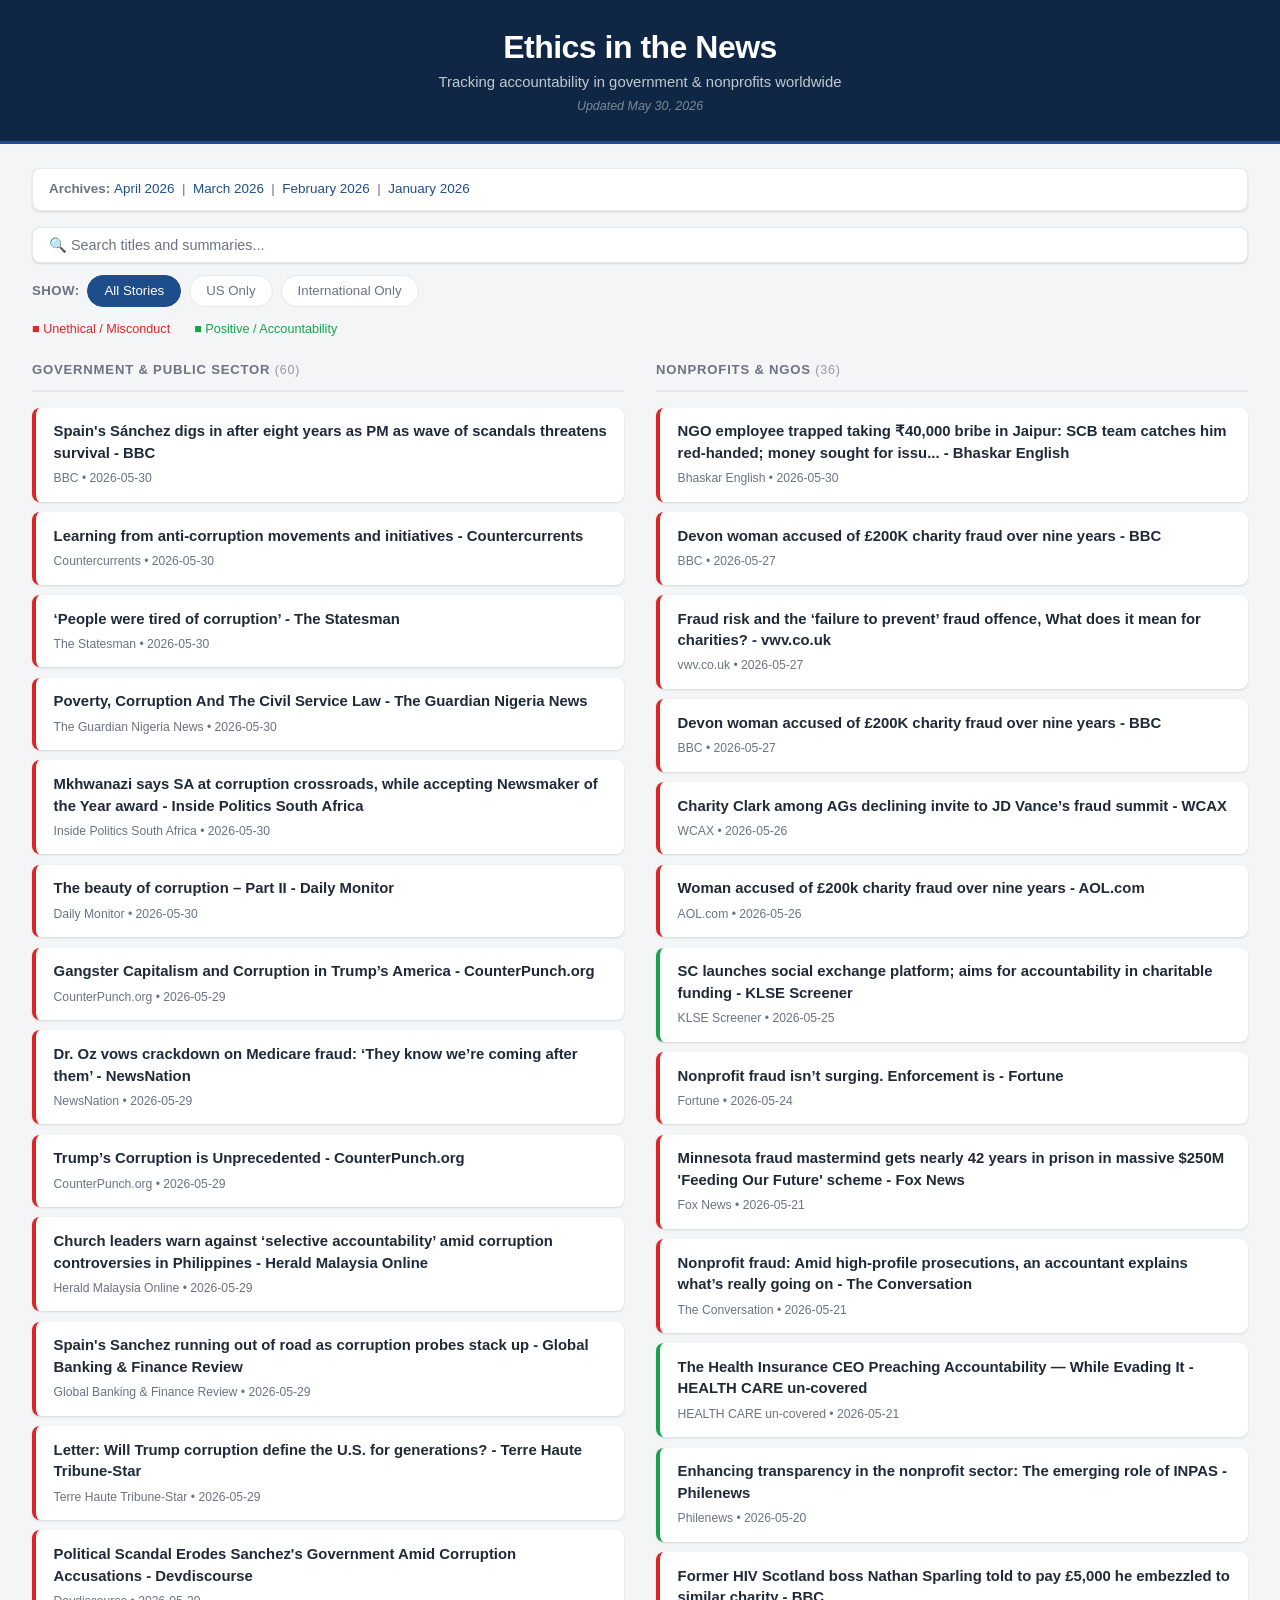
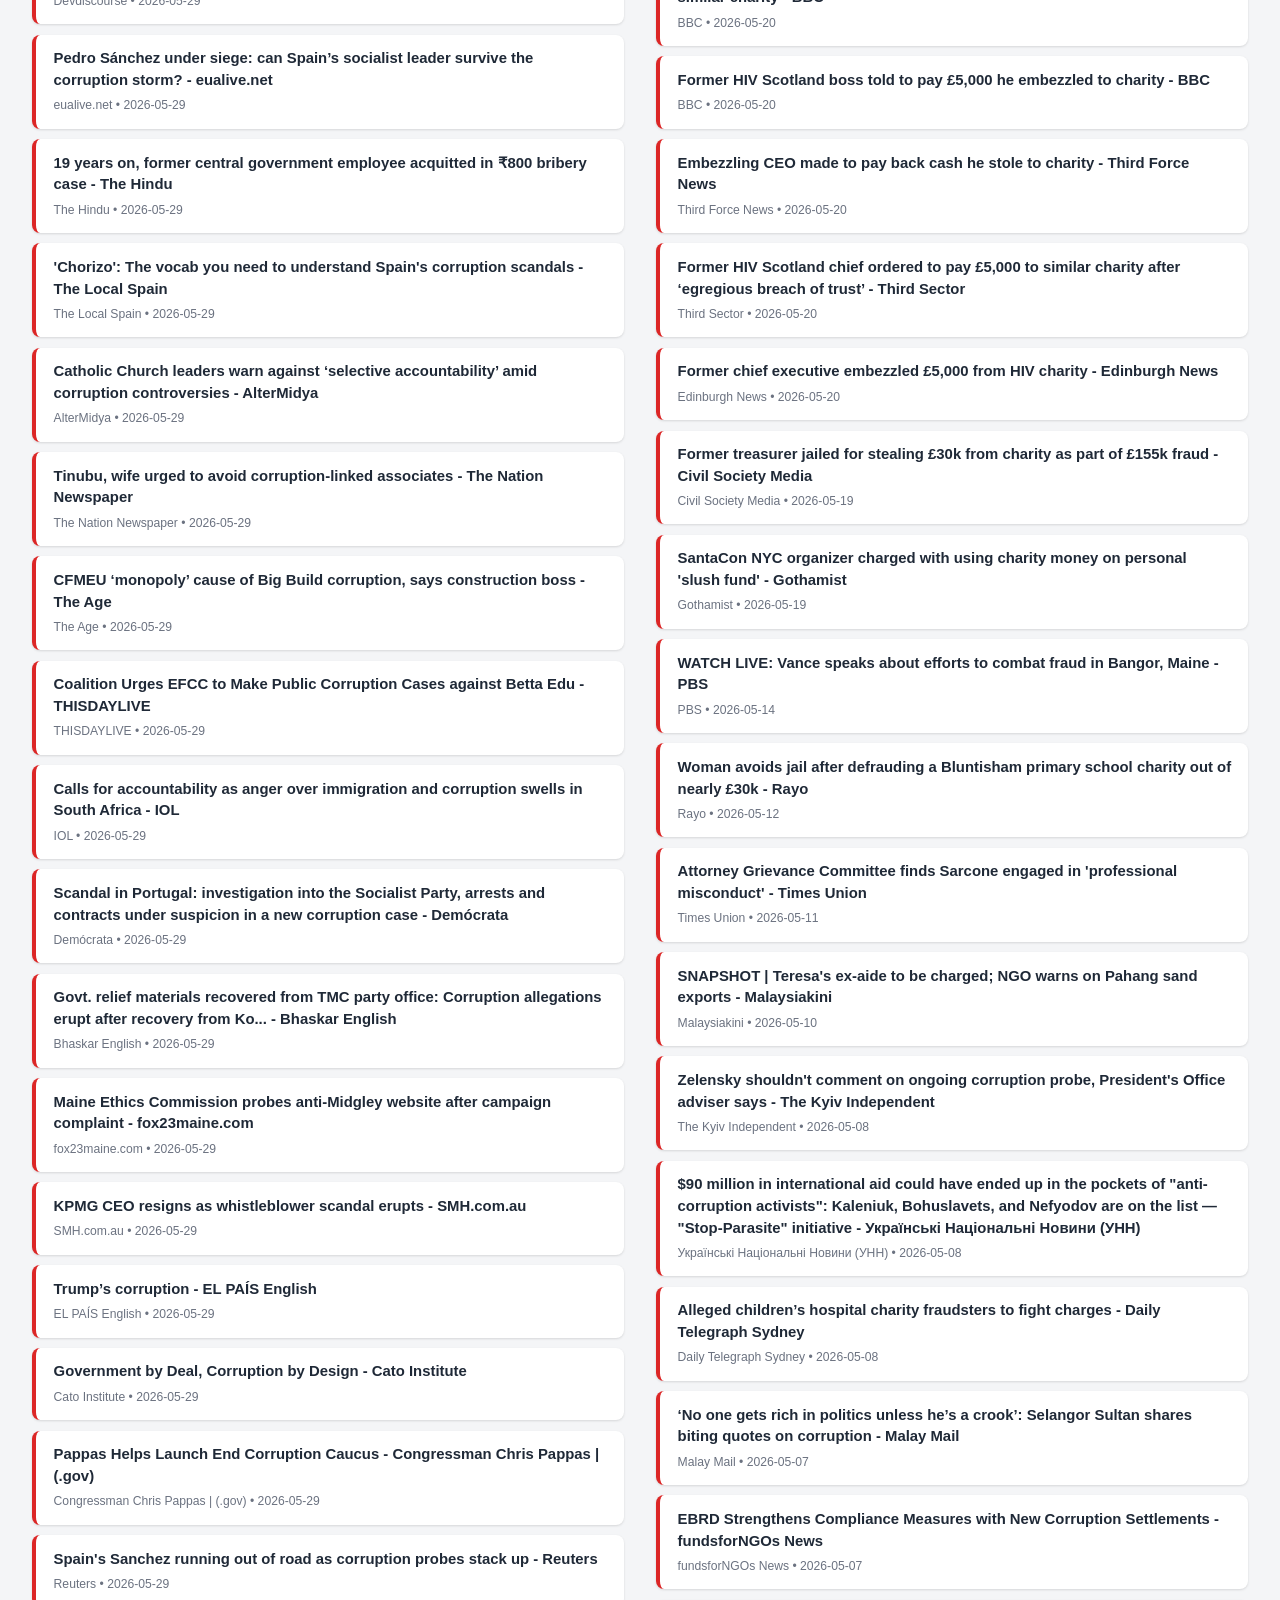
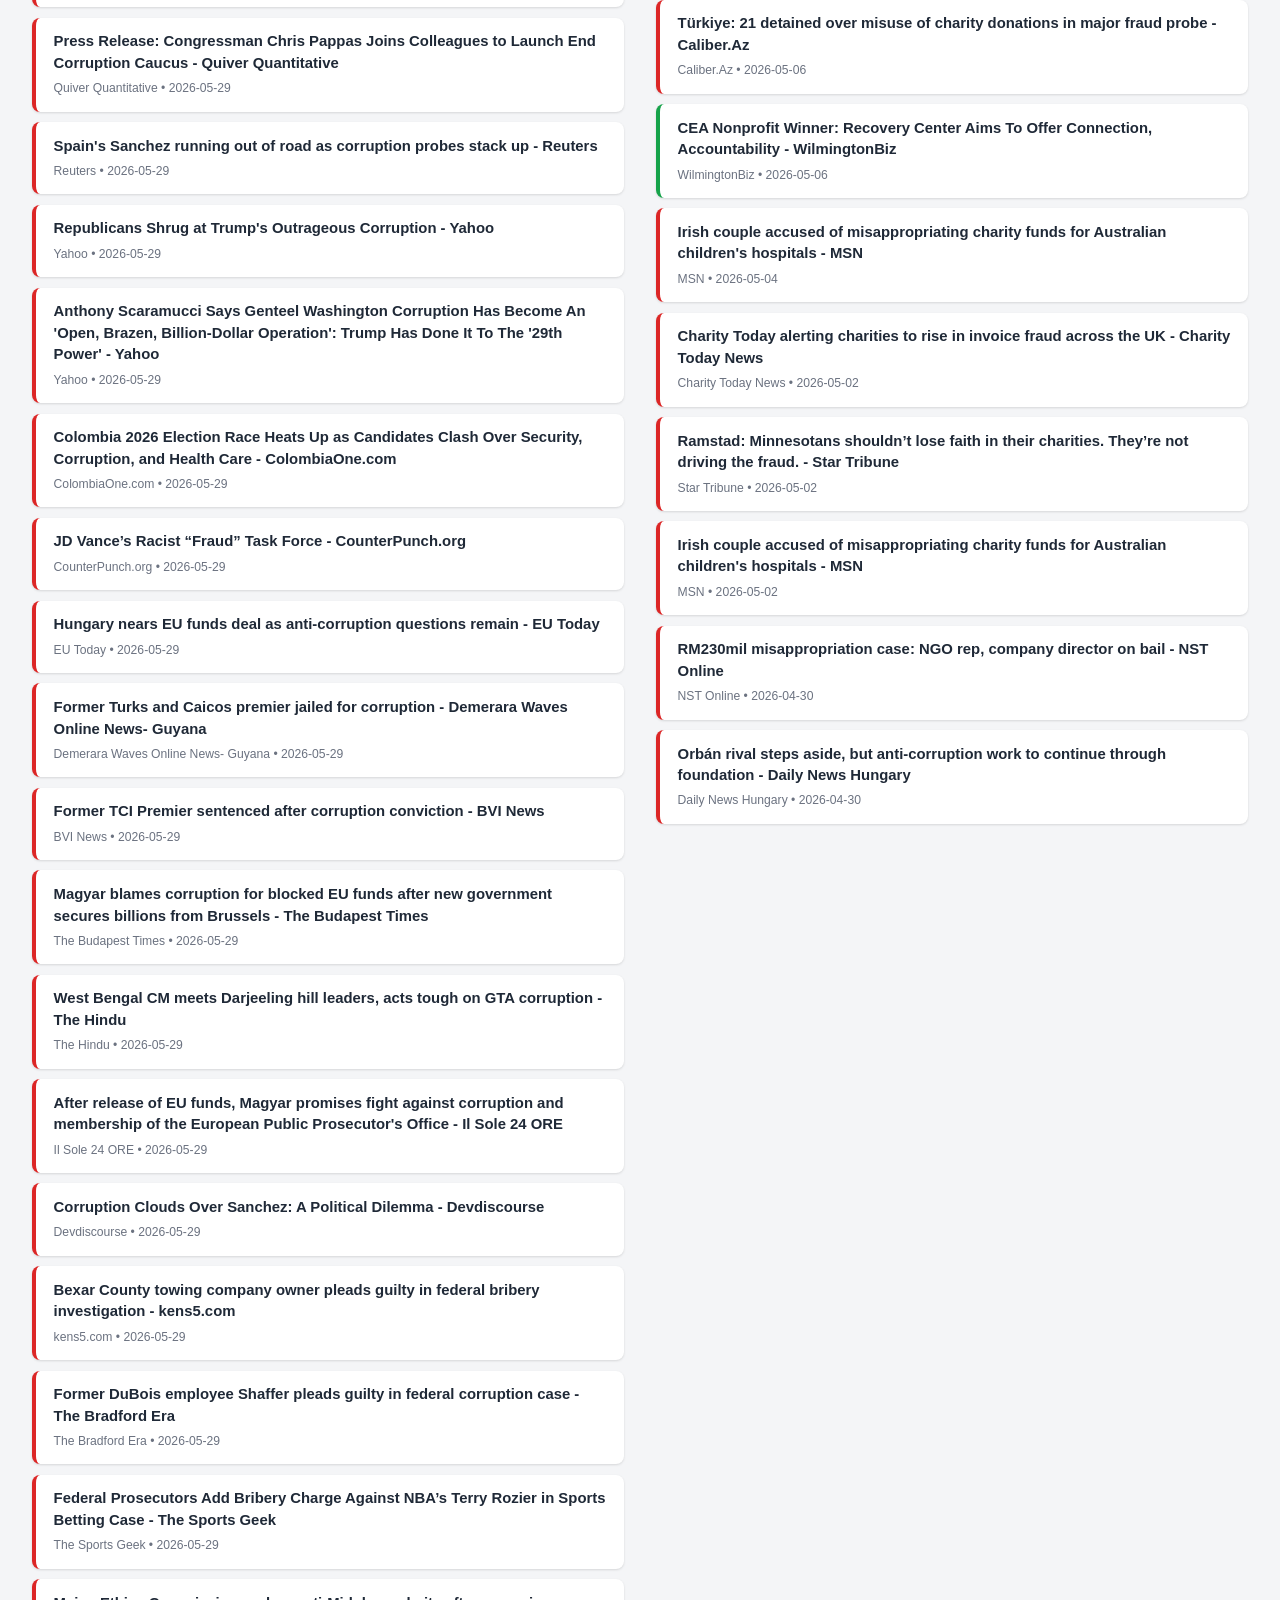
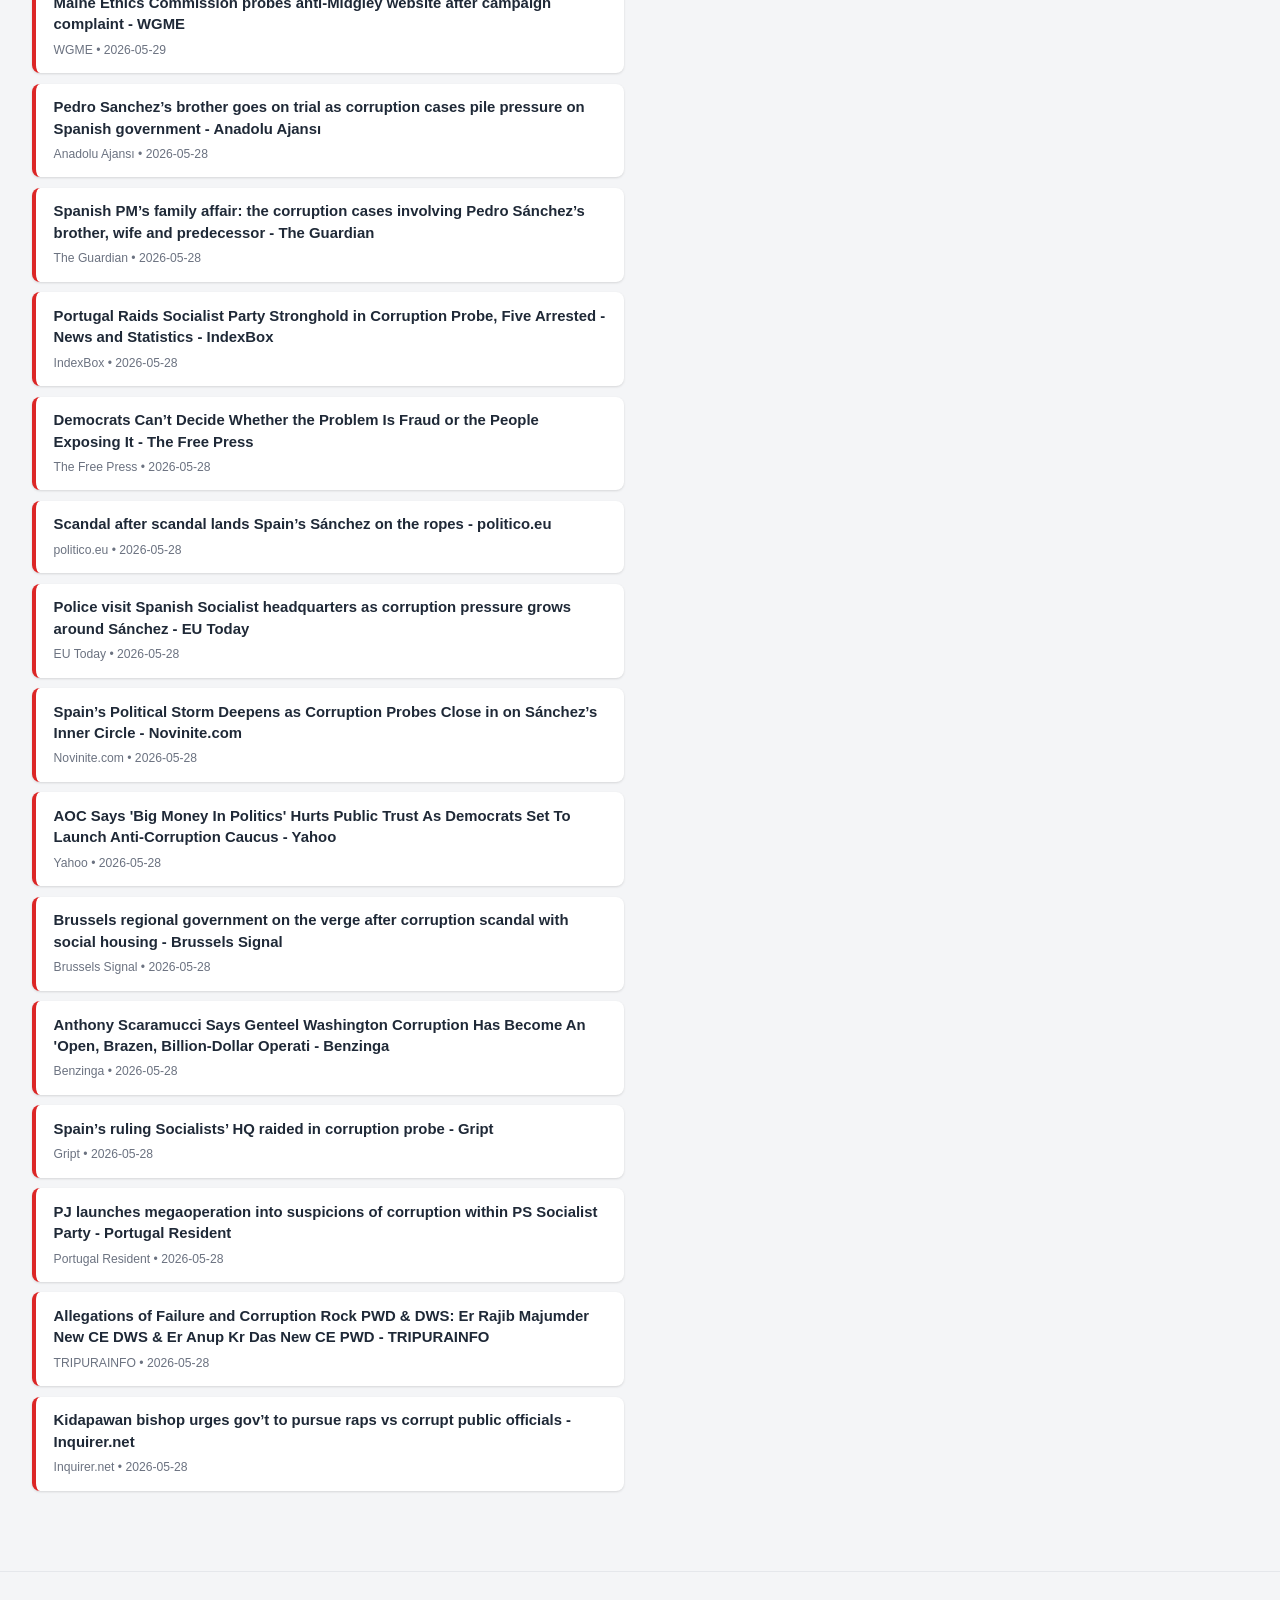
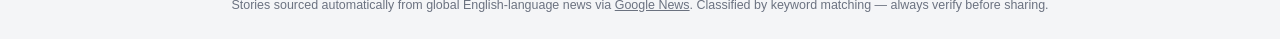
==== index.html @ c4f82af4 "Daily update: 2026-05-30" ====
<!DOCTYPE html>
<html lang="en">
<head>
  <meta charset="UTF-8">
  <meta name="viewport" content="width=device-width, initial-scale=1.0">
  <title>Ethics in the News</title>
  <link rel="stylesheet" href="assets/style.css">
</head>
<body>
  <header>
    <h1>Ethics in the News</h1>
    <p class="subtitle">Tracking accountability in government &amp; nonprofits worldwide</p>
    <p class="updated">Updated May 30, 2026</p>
  </header>

  <main>
    <nav class="archive-nav"><strong>Archives:</strong> <a href="archive/2026-04.html">April 2026</a> &nbsp;|&nbsp; <a href="archive/2026-03.html">March 2026</a> &nbsp;|&nbsp; <a href="archive/2026-02.html">February 2026</a> &nbsp;|&nbsp; <a href="archive/2026-01.html">January 2026</a></nav>
    
    <div class="search-bar">
  <input type="text" id="search-input" placeholder="&#128269; Search titles and summaries..." autocomplete="off" spellcheck="false">
</div>
    <div class="filter-bar">
  <span class="filter-label">Show:</span>
  <button class="filter-btn active" data-filter="all">All Stories</button>
  <button class="filter-btn" data-filter="us">US Only</button>
  <button class="filter-btn" data-filter="intl">International Only</button>
</div>
    <div class="legend">
  <span class="legend-item negative">&#9632; Unethical / Misconduct</span>
  <span class="legend-item positive">&#9632; Positive / Accountability</span>
</div>

    <div class="columns">
      <section class="column" id="gov-column">
        <h2>Government &amp; Public Sector <span class="count">(60)</span></h2>
        <div class="tiles" id="gov-tiles">
          <div class="tile tile-negative" data-us="false" data-searchtext="spain&#x27;s sánchez digs in after eight years as pm as wave of scandals threatens survival - bbc ">
  <a href="https://news.google.com/rss/articles/CBMiWkFVX3lxTE56aXNvVy1hNlcwRWRkMVBCdUM2OWJ6SzhBa3FnT2YtaGJPM0FuNWx6LVZnZXpvdlJhWXRKM3JiQ2xqMUhpSGROdWsxR3dXcE5JVHlab3RnTDdJUQ?oc=5" target="_blank" rel="noopener noreferrer" class="tile-title">Spain&#x27;s Sánchez digs in after eight years as PM as wave of scandals threatens survival - BBC</a>
  <div class="tile-meta">BBC &bull; 2026-05-30</div>
</div>
<div class="tile tile-negative" data-us="false" data-searchtext="learning from anti-corruption movements and initiatives - countercurrents ">
  <a href="https://news.google.com/rss/articles/[base64]?oc=5" target="_blank" rel="noopener noreferrer" class="tile-title">Learning from anti-corruption movements and initiatives - Countercurrents</a>
  <div class="tile-meta">Countercurrents &bull; 2026-05-30</div>
</div>
<div class="tile tile-negative" data-us="false" data-searchtext="‘people were tired of corruption’ - the statesman ">
  <a href="https://news.google.com/rss/articles/[base64]?oc=5" target="_blank" rel="noopener noreferrer" class="tile-title">‘People were tired of corruption’ - The Statesman</a>
  <div class="tile-meta">The Statesman &bull; 2026-05-30</div>
</div>
<div class="tile tile-negative" data-us="false" data-searchtext="poverty, corruption and the civil service law - the guardian nigeria news ">
  <a href="https://news.google.com/rss/articles/CBMijAFBVV95cUxPMzZ6cVNSaXU1SVhUN3ZlZnlySVJCLXNuQWRmUG9uMGxlYzRFRDl5ek56TXl3Sk50UU4waGc4TFRDa1BsT0dKcmhKOWdYdHI2cGYya0ZmVmRlMUdWQkpnWUp6c0VzeU5wZF9LejlIQS03SUs0ckJaUGN6ZnRUa3JpMUZ3UG50Sm02S0hVMQ?oc=5" target="_blank" rel="noopener noreferrer" class="tile-title">Poverty, Corruption And The Civil Service Law - The Guardian Nigeria News</a>
  <div class="tile-meta">The Guardian Nigeria News &bull; 2026-05-30</div>
</div>
<div class="tile tile-negative" data-us="false" data-searchtext="mkhwanazi says sa at corruption crossroads, while accepting newsmaker of the year award - inside politics south africa ">
  <a href="https://news.google.com/rss/articles/[base64]?oc=5" target="_blank" rel="noopener noreferrer" class="tile-title">Mkhwanazi says SA at corruption crossroads, while accepting Newsmaker of the Year award - Inside Politics South Africa</a>
  <div class="tile-meta">Inside Politics South Africa &bull; 2026-05-30</div>
</div>
<div class="tile tile-negative" data-us="false" data-searchtext="the beauty of corruption – part ii - daily monitor ">
  <a href="https://news.google.com/rss/articles/[base64]?oc=5" target="_blank" rel="noopener noreferrer" class="tile-title">The beauty of corruption – Part II - Daily Monitor</a>
  <div class="tile-meta">Daily Monitor &bull; 2026-05-30</div>
</div>
<div class="tile tile-negative" data-us="false" data-searchtext="gangster capitalism and corruption in trump’s america - counterpunch.org ">
  <a href="https://news.google.com/rss/articles/[base64]?oc=5" target="_blank" rel="noopener noreferrer" class="tile-title">Gangster Capitalism and Corruption in Trump’s America - CounterPunch.org</a>
  <div class="tile-meta">CounterPunch.org &bull; 2026-05-29</div>
</div>
<div class="tile tile-negative" data-us="false" data-searchtext="dr. oz vows crackdown on medicare fraud: ‘they know we’re coming after them’ - newsnation ">
  <a href="https://news.google.com/rss/articles/[base64]?oc=5" target="_blank" rel="noopener noreferrer" class="tile-title">Dr. Oz vows crackdown on Medicare fraud: ‘They know we’re coming after them’ - NewsNation</a>
  <div class="tile-meta">NewsNation &bull; 2026-05-29</div>
</div>
<div class="tile tile-negative" data-us="false" data-searchtext="trump’s corruption is unprecedented - counterpunch.org ">
  <a href="https://news.google.com/rss/articles/CBMigAFBVV95cUxQYlVJSUpGd1RpajY4VHItMEVNdkIzSmZpdXExOWZqNVY3RTJHeFJCMFVLbUFITV9rNlJPY3JTd09ISm03VEg5MTFEV2l3eTdVVEZJNjJCYUtlLVNFNjRubnhVaVFDWk5mNUVaaWFZQlpPRmV4LURJd20tQ1BrdmVpeA?oc=5" target="_blank" rel="noopener noreferrer" class="tile-title">Trump’s Corruption is Unprecedented - CounterPunch.org</a>
  <div class="tile-meta">CounterPunch.org &bull; 2026-05-29</div>
</div>
<div class="tile tile-negative" data-us="false" data-searchtext="church leaders warn against ‘selective accountability’ amid corruption controversies in philippines - herald malaysia online ">
  <a href="https://news.google.com/rss/articles/[base64]?oc=5" target="_blank" rel="noopener noreferrer" class="tile-title">Church leaders warn against ‘selective accountability’ amid corruption controversies in Philippines - Herald Malaysia Online</a>
  <div class="tile-meta">Herald Malaysia Online &bull; 2026-05-29</div>
</div>
<div class="tile tile-negative" data-us="false" data-searchtext="spain&#x27;s sanchez running out of road as corruption probes stack up - global banking &amp; finance review ">
  <a href="https://news.google.com/rss/articles/[base64]?oc=5" target="_blank" rel="noopener noreferrer" class="tile-title">Spain&#x27;s Sanchez running out of road as corruption probes stack up - Global Banking &amp; Finance Review</a>
  <div class="tile-meta">Global Banking &amp; Finance Review &bull; 2026-05-29</div>
</div>
<div class="tile tile-negative" data-us="true" data-searchtext="letter: will trump corruption define the u.s. for generations? - terre haute tribune-star ">
  <a href="https://news.google.com/rss/articles/[base64]?oc=5" target="_blank" rel="noopener noreferrer" class="tile-title">Letter: Will Trump corruption define the U.S. for generations? - Terre Haute Tribune-Star</a>
  <div class="tile-meta">Terre Haute Tribune-Star &bull; 2026-05-29</div>
</div>
<div class="tile tile-negative" data-us="false" data-searchtext="political scandal erodes sanchez&#x27;s government amid corruption accusations - devdiscourse ">
  <a href="https://news.google.com/rss/articles/[base64]?oc=5" target="_blank" rel="noopener noreferrer" class="tile-title">Political Scandal Erodes Sanchez&#x27;s Government Amid Corruption Accusations - Devdiscourse</a>
  <div class="tile-meta">Devdiscourse &bull; 2026-05-29</div>
</div>
<div class="tile tile-negative" data-us="false" data-searchtext="pedro sánchez under siege: can spain’s socialist leader survive the corruption storm? - eualive.net ">
  <a href="https://news.google.com/rss/articles/[base64]?oc=5" target="_blank" rel="noopener noreferrer" class="tile-title">Pedro Sánchez under siege: can Spain’s socialist leader survive the corruption storm? - eualive.net</a>
  <div class="tile-meta">eualive.net &bull; 2026-05-29</div>
</div>
<div class="tile tile-negative" data-us="false" data-searchtext="19 years on, former central government employee acquitted in ₹800 bribery case - the hindu ">
  <a href="https://news.google.com/rss/articles/[base64]?oc=5" target="_blank" rel="noopener noreferrer" class="tile-title">19 years on, former central government employee acquitted in ₹800 bribery case - The Hindu</a>
  <div class="tile-meta">The Hindu &bull; 2026-05-29</div>
</div>
<div class="tile tile-negative" data-us="false" data-searchtext="&#x27;chorizo&#x27;: the vocab you need to understand spain&#x27;s corruption scandals - the local spain ">
  <a href="https://news.google.com/rss/articles/[base64]?oc=5" target="_blank" rel="noopener noreferrer" class="tile-title">&#x27;Chorizo&#x27;: The vocab you need to understand Spain&#x27;s corruption scandals - The Local Spain</a>
  <div class="tile-meta">The Local Spain &bull; 2026-05-29</div>
</div>
<div class="tile tile-negative" data-us="false" data-searchtext="catholic church leaders warn against ‘selective accountability’ amid corruption controversies - altermidya ">
  <a href="https://news.google.com/rss/articles/[base64]?oc=5" target="_blank" rel="noopener noreferrer" class="tile-title">Catholic Church leaders warn against ‘selective accountability’ amid corruption controversies - AlterMidya</a>
  <div class="tile-meta">AlterMidya &bull; 2026-05-29</div>
</div>
<div class="tile tile-negative" data-us="false" data-searchtext="tinubu, wife urged to avoid corruption-linked associates - the nation newspaper ">
  <a href="https://news.google.com/rss/articles/[base64]?oc=5" target="_blank" rel="noopener noreferrer" class="tile-title">Tinubu, wife urged to avoid corruption-linked associates - The Nation Newspaper</a>
  <div class="tile-meta">The Nation Newspaper &bull; 2026-05-29</div>
</div>
<div class="tile tile-negative" data-us="false" data-searchtext="cfmeu ‘monopoly’ cause of big build corruption, says construction boss - the age ">
  <a href="https://news.google.com/rss/articles/[base64]?oc=5" target="_blank" rel="noopener noreferrer" class="tile-title">CFMEU ‘monopoly’ cause of Big Build corruption, says construction boss - The Age</a>
  <div class="tile-meta">The Age &bull; 2026-05-29</div>
</div>
<div class="tile tile-negative" data-us="false" data-searchtext="coalition urges efcc to make public corruption cases against betta edu - thisdaylive ">
  <a href="https://news.google.com/rss/articles/[base64]?oc=5" target="_blank" rel="noopener noreferrer" class="tile-title">Coalition Urges EFCC to Make Public Corruption Cases against Betta Edu - THISDAYLIVE</a>
  <div class="tile-meta">THISDAYLIVE &bull; 2026-05-29</div>
</div>
<div class="tile tile-negative" data-us="false" data-searchtext="calls for accountability as anger over immigration and corruption swells in south africa - iol ">
  <a href="https://news.google.com/rss/articles/[base64]?oc=5" target="_blank" rel="noopener noreferrer" class="tile-title">Calls for accountability as anger over immigration and corruption swells in South Africa - IOL</a>
  <div class="tile-meta">IOL &bull; 2026-05-29</div>
</div>
<div class="tile tile-negative" data-us="false" data-searchtext="scandal in portugal: investigation into the socialist party, arrests and contracts under suspicion in a new corruption case - demócrata ">
  <a href="https://news.google.com/rss/articles/[base64]?oc=5" target="_blank" rel="noopener noreferrer" class="tile-title">Scandal in Portugal: investigation into the Socialist Party, arrests and contracts under suspicion in a new corruption case - Demócrata</a>
  <div class="tile-meta">Demócrata &bull; 2026-05-29</div>
</div>
<div class="tile tile-negative" data-us="false" data-searchtext="govt. relief materials recovered from tmc party office: corruption allegations erupt after recovery from ko... - bhaskar english ">
  <a href="https://news.google.com/rss/articles/[base64]?oc=5" target="_blank" rel="noopener noreferrer" class="tile-title">Govt. relief materials recovered from TMC party office: Corruption allegations erupt after recovery from Ko... - Bhaskar English</a>
  <div class="tile-meta">Bhaskar English &bull; 2026-05-29</div>
</div>
<div class="tile tile-negative" data-us="true" data-searchtext="maine ethics commission probes anti-midgley website after campaign complaint - fox23maine.com ">
  <a href="https://news.google.com/rss/articles/[base64]?oc=5" target="_blank" rel="noopener noreferrer" class="tile-title">Maine Ethics Commission probes anti-Midgley website after campaign complaint - fox23maine.com</a>
  <div class="tile-meta">fox23maine.com &bull; 2026-05-29</div>
</div>
<div class="tile tile-negative" data-us="false" data-searchtext="kpmg ceo resigns as whistleblower scandal erupts - smh.com.au ">
  <a href="https://news.google.com/rss/articles/[base64]?oc=5" target="_blank" rel="noopener noreferrer" class="tile-title">KPMG CEO resigns as whistleblower scandal erupts - SMH.com.au</a>
  <div class="tile-meta">SMH.com.au &bull; 2026-05-29</div>
</div>
<div class="tile tile-negative" data-us="false" data-searchtext="trump’s corruption - el país english ">
  <a href="https://news.google.com/rss/articles/[base64]?oc=5" target="_blank" rel="noopener noreferrer" class="tile-title">Trump’s corruption - EL PAÍS English</a>
  <div class="tile-meta">EL PAÍS English &bull; 2026-05-29</div>
</div>
<div class="tile tile-negative" data-us="false" data-searchtext="government by deal, corruption by design - cato institute ">
  <a href="https://news.google.com/rss/articles/CBMiXkFVX3lxTFAyZFVzNm1aMGp1LTdSTWJJclAwN3hFeXJuOUZFZEtFSmVkdXRLdVJ3WnVFdFBBWHk1MGpJcGpEc0VRVW9SeUlIV2NrdXBVMVU3bnZOWk5sWTh5R0h6dEE?oc=5" target="_blank" rel="noopener noreferrer" class="tile-title">Government by Deal, Corruption by Design - Cato Institute</a>
  <div class="tile-meta">Cato Institute &bull; 2026-05-29</div>
</div>
<div class="tile tile-negative" data-us="true" data-searchtext="pappas helps launch end corruption caucus - congressman chris pappas | (.gov) ">
  <a href="https://news.google.com/rss/articles/CBMijwFBVV95cUxPYVRPekNlWUFDTTNBWlpFUTR3RXVzZkpYTWFNZFFNY0gzMnFfSEFLbUdFeWxMOHBzcFNSRU9VVW5JRFdXUkhIc19wRm5ta3l5NktySFlGYzU5SFp1ZGx2Y0UwWGx0NTlVZHdKckNscDcwUDBzcXhINjdTaGNlQkZtdHVhTnRobUc2LXlpdlM3NA?oc=5" target="_blank" rel="noopener noreferrer" class="tile-title">Pappas Helps Launch End Corruption Caucus - Congressman Chris Pappas | (.gov)</a>
  <div class="tile-meta">Congressman Chris Pappas | (.gov) &bull; 2026-05-29</div>
</div>
<div class="tile tile-negative" data-us="false" data-searchtext="spain&#x27;s sanchez running out of road as corruption probes stack up - reuters ">
  <a href="https://news.google.com/rss/articles/[base64]?oc=5" target="_blank" rel="noopener noreferrer" class="tile-title">Spain&#x27;s Sanchez running out of road as corruption probes stack up - Reuters</a>
  <div class="tile-meta">Reuters &bull; 2026-05-29</div>
</div>
<div class="tile tile-negative" data-us="true" data-searchtext="press release: congressman chris pappas joins colleagues to launch end corruption caucus - quiver quantitative ">
  <a href="https://news.google.com/rss/articles/[base64]?oc=5" target="_blank" rel="noopener noreferrer" class="tile-title">Press Release: Congressman Chris Pappas Joins Colleagues to Launch End Corruption Caucus - Quiver Quantitative</a>
  <div class="tile-meta">Quiver Quantitative &bull; 2026-05-29</div>
</div>
<div class="tile tile-negative" data-us="false" data-searchtext="spain&#x27;s sanchez running out of road as corruption probes stack up - reuters ">
  <a href="https://news.google.com/rss/articles/CBMiZ0FVX3lxTE81MlE1SDdLdDh0eVpJXzRwZVh0R3Z6SWxTcElYeDllN2VraGZFVVV2UkVwMll6NjNRdnVFenBpcFlXY29aTGhWZ1BoaHVWNHdXRGU5dEo5YWN3MUZkSkMzOENrLXptNWc?oc=5" target="_blank" rel="noopener noreferrer" class="tile-title">Spain&#x27;s Sanchez running out of road as corruption probes stack up - Reuters</a>
  <div class="tile-meta">Reuters &bull; 2026-05-29</div>
</div>
<div class="tile tile-negative" data-us="false" data-searchtext="republicans shrug at trump&#x27;s outrageous corruption - yahoo ">
  <a href="https://news.google.com/rss/articles/[base64]?oc=5" target="_blank" rel="noopener noreferrer" class="tile-title">Republicans Shrug at Trump&#x27;s Outrageous Corruption - Yahoo</a>
  <div class="tile-meta">Yahoo &bull; 2026-05-29</div>
</div>
<div class="tile tile-negative" data-us="false" data-searchtext="anthony scaramucci says genteel washington corruption has become an &#x27;open, brazen, billion-dollar operation&#x27;: trump has done it to the &#x27;29th power&#x27; - yahoo ">
  <a href="https://news.google.com/rss/articles/[base64]?oc=5" target="_blank" rel="noopener noreferrer" class="tile-title">Anthony Scaramucci Says Genteel Washington Corruption Has Become An &#x27;Open, Brazen, Billion-Dollar Operation&#x27;: Trump Has Done It To The &#x27;29th Power&#x27; - Yahoo</a>
  <div class="tile-meta">Yahoo &bull; 2026-05-29</div>
</div>
<div class="tile tile-negative" data-us="false" data-searchtext="colombia 2026 election race heats up as candidates clash over security, corruption, and health care - colombiaone.com ">
  <a href="https://news.google.com/rss/articles/CBMickFVX3lxTE1QYlhRVncyQzFqT282S000Y0ZDeTFiakVETjIteTFEbVZLTkVmU3pWWEQwOTJEZmlBZjQ3ckRzZXJPckxuSDBiVHI0bG1OMnpzMHowZEhSOVdzMFBkVXZxRm5kb2xCdjJRSE9BTy1nX052Zw?oc=5" target="_blank" rel="noopener noreferrer" class="tile-title">Colombia 2026 Election Race Heats Up as Candidates Clash Over Security, Corruption, and Health Care - ColombiaOne.com</a>
  <div class="tile-meta">ColombiaOne.com &bull; 2026-05-29</div>
</div>
<div class="tile tile-negative" data-us="false" data-searchtext="jd vance’s racist “fraud” task force - counterpunch.org ">
  <a href="https://news.google.com/rss/articles/CBMif0FVX3lxTE9FSWo3aEFvM3FqXzMzZnY4cEpYSmNvTjZTa2lmSW1JZ0x1UmJQc2FCd0FJQmZVSkJDZkJIZ2xWWmY3cHRGQkxBSmVYUlZRdFJUNGRvUnRiWmtMY05Ha0w0ckc4RFJEV0pvNkZqTGZiLXNaTThzWkpwREdyNU5PTUk?oc=5" target="_blank" rel="noopener noreferrer" class="tile-title">JD Vance’s Racist “Fraud” Task Force - CounterPunch.org</a>
  <div class="tile-meta">CounterPunch.org &bull; 2026-05-29</div>
</div>
<div class="tile tile-negative" data-us="false" data-searchtext="hungary nears eu funds deal as anti-corruption questions remain - eu today ">
  <a href="https://news.google.com/rss/articles/CBMijAFBVV95cUxOSUxDMzZCNFlNbG9hNHByTnZMTDBuZjNkcnFVYl9WOVF4U1lxMUlUSGV4WGVrM1hoSmhLdnNhYkZ1QkVldG1iZ283RVZvbEdnMllwd2pvWnQ0SFhxYWR2UnNFRmxlaTZya3U3c0l0eHpRNml0Y1dacThzQ1p4c1lIS1pYSFY2VDlGQU1XSw?oc=5" target="_blank" rel="noopener noreferrer" class="tile-title">Hungary nears EU funds deal as anti-corruption questions remain - EU Today</a>
  <div class="tile-meta">EU Today &bull; 2026-05-29</div>
</div>
<div class="tile tile-negative" data-us="false" data-searchtext="former turks and caicos premier jailed for corruption - demerara waves online news- guyana ">
  <a href="https://news.google.com/rss/articles/[base64]?oc=5" target="_blank" rel="noopener noreferrer" class="tile-title">Former Turks and Caicos premier jailed for corruption - Demerara Waves Online News- Guyana</a>
  <div class="tile-meta">Demerara Waves Online News- Guyana &bull; 2026-05-29</div>
</div>
<div class="tile tile-negative" data-us="false" data-searchtext="former tci premier sentenced after corruption conviction - bvi news ">
  <a href="https://news.google.com/rss/articles/CBMigwFBVV95cUxNWlA5SndITmtVQk45bjZwdHcwLVExV3RaUzhJemJWWW55bzFUZnB4QzczNnhkNlh2WXNtX2ZJMXdOWU14N1hvYkJOekFrSGdWbm1XMjBfaUhBc2NtYW9UY3htbGtuVkxiUWZsdGJoa0RzMi1ZcG41NFphRE1FXy1FemJaRQ?oc=5" target="_blank" rel="noopener noreferrer" class="tile-title">Former TCI Premier sentenced after corruption conviction - BVI News</a>
  <div class="tile-meta">BVI News &bull; 2026-05-29</div>
</div>
<div class="tile tile-negative" data-us="false" data-searchtext="magyar blames corruption for blocked eu funds after new government secures billions from brussels - the budapest times ">
  <a href="https://news.google.com/rss/articles/[base64]?oc=5" target="_blank" rel="noopener noreferrer" class="tile-title">Magyar blames corruption for blocked EU funds after new government secures billions from Brussels - The Budapest Times</a>
  <div class="tile-meta">The Budapest Times &bull; 2026-05-29</div>
</div>
<div class="tile tile-negative" data-us="false" data-searchtext="west bengal cm meets darjeeling hill leaders, acts tough on gta corruption - the hindu ">
  <a href="https://news.google.com/rss/articles/[base64]?oc=5" target="_blank" rel="noopener noreferrer" class="tile-title">West Bengal CM meets Darjeeling hill leaders, acts tough on GTA corruption - The Hindu</a>
  <div class="tile-meta">The Hindu &bull; 2026-05-29</div>
</div>
<div class="tile tile-negative" data-us="false" data-searchtext="after release of eu funds, magyar promises fight against corruption and membership of the european public prosecutor&#x27;s office - il sole 24 ore ">
  <a href="https://news.google.com/rss/articles/[base64]?oc=5" target="_blank" rel="noopener noreferrer" class="tile-title">After release of EU funds, Magyar promises fight against corruption and membership of the European Public Prosecutor&#x27;s Office - Il Sole 24 ORE</a>
  <div class="tile-meta">Il Sole 24 ORE &bull; 2026-05-29</div>
</div>
<div class="tile tile-negative" data-us="false" data-searchtext="corruption clouds over sanchez: a political dilemma - devdiscourse ">
  <a href="https://news.google.com/rss/articles/[base64]?oc=5" target="_blank" rel="noopener noreferrer" class="tile-title">Corruption Clouds Over Sanchez: A Political Dilemma - Devdiscourse</a>
  <div class="tile-meta">Devdiscourse &bull; 2026-05-29</div>
</div>
<div class="tile tile-negative" data-us="false" data-searchtext="bexar county towing company owner pleads guilty in federal bribery investigation - kens5.com ">
  <a href="https://news.google.com/rss/articles/[base64]?oc=5" target="_blank" rel="noopener noreferrer" class="tile-title">Bexar County towing company owner pleads guilty in federal bribery investigation - kens5.com</a>
  <div class="tile-meta">kens5.com &bull; 2026-05-29</div>
</div>
<div class="tile tile-negative" data-us="false" data-searchtext="former dubois employee shaffer pleads guilty in federal corruption case - the bradford era ">
  <a href="https://news.google.com/rss/articles/[base64]?oc=5" target="_blank" rel="noopener noreferrer" class="tile-title">Former DuBois employee Shaffer pleads guilty in federal corruption case - The Bradford Era</a>
  <div class="tile-meta">The Bradford Era &bull; 2026-05-29</div>
</div>
<div class="tile tile-negative" data-us="false" data-searchtext="federal prosecutors add bribery charge against nba’s terry rozier in sports betting case - the sports geek ">
  <a href="https://news.google.com/rss/articles/[base64]?oc=5" target="_blank" rel="noopener noreferrer" class="tile-title">Federal Prosecutors Add Bribery Charge Against NBA’s Terry Rozier in Sports Betting Case - The Sports Geek</a>
  <div class="tile-meta">The Sports Geek &bull; 2026-05-29</div>
</div>
<div class="tile tile-negative" data-us="true" data-searchtext="maine ethics commission probes anti-midgley website after campaign complaint - wgme ">
  <a href="https://news.google.com/rss/articles/[base64]?oc=5" target="_blank" rel="noopener noreferrer" class="tile-title">Maine Ethics Commission probes anti-Midgley website after campaign complaint - WGME</a>
  <div class="tile-meta">WGME &bull; 2026-05-29</div>
</div>
<div class="tile tile-negative" data-us="false" data-searchtext="pedro sanchez’s brother goes on trial as corruption cases pile pressure on spanish government - anadolu ajansı ">
  <a href="https://news.google.com/rss/articles/[base64]?oc=5" target="_blank" rel="noopener noreferrer" class="tile-title">Pedro Sanchez’s brother goes on trial as corruption cases pile pressure on Spanish government - Anadolu Ajansı</a>
  <div class="tile-meta">Anadolu Ajansı &bull; 2026-05-28</div>
</div>
<div class="tile tile-negative" data-us="false" data-searchtext="spanish pm’s family affair: the corruption cases involving pedro sánchez’s brother, wife and predecessor - the guardian ">
  <a href="https://news.google.com/rss/articles/[base64]?oc=5" target="_blank" rel="noopener noreferrer" class="tile-title">Spanish PM’s family affair: the corruption cases involving Pedro Sánchez’s brother, wife and predecessor - The Guardian</a>
  <div class="tile-meta">The Guardian &bull; 2026-05-28</div>
</div>
<div class="tile tile-negative" data-us="false" data-searchtext="portugal raids socialist party stronghold in corruption probe, five arrested - news and statistics - indexbox ">
  <a href="https://news.google.com/rss/articles/[base64]?oc=5" target="_blank" rel="noopener noreferrer" class="tile-title">Portugal Raids Socialist Party Stronghold in Corruption Probe, Five Arrested - News and Statistics - IndexBox</a>
  <div class="tile-meta">IndexBox &bull; 2026-05-28</div>
</div>
<div class="tile tile-negative" data-us="false" data-searchtext="democrats can’t decide whether the problem is fraud or the people exposing it - the free press ">
  <a href="https://news.google.com/rss/articles/[base64]?oc=5" target="_blank" rel="noopener noreferrer" class="tile-title">Democrats Can’t Decide Whether the Problem Is Fraud or the People Exposing It - The Free Press</a>
  <div class="tile-meta">The Free Press &bull; 2026-05-28</div>
</div>
<div class="tile tile-negative" data-us="false" data-searchtext="scandal after scandal lands spain’s sánchez on the ropes - politico.eu ">
  <a href="https://news.google.com/rss/articles/[base64]?oc=5" target="_blank" rel="noopener noreferrer" class="tile-title">Scandal after scandal lands Spain’s Sánchez on the ropes - politico.eu</a>
  <div class="tile-meta">politico.eu &bull; 2026-05-28</div>
</div>
<div class="tile tile-negative" data-us="false" data-searchtext="police visit spanish socialist headquarters as corruption pressure grows around sánchez - eu today ">
  <a href="https://news.google.com/rss/articles/CBMickFVX3lxTFAzYUNaUUFwdllHcnZGNjN2MGVjUnFWXzdXbkU3SnozeEVjX2NJdlhBc1dPSkZYU3ZVaDhrN2UzQkk0Q3RoWlp1WWhKV2RucVpWNmxPR1hpb0gyQVFVdWtsWGMzck9SN01LTkZoQVRiRTdnUQ?oc=5" target="_blank" rel="noopener noreferrer" class="tile-title">Police visit Spanish Socialist headquarters as corruption pressure grows around Sánchez - EU Today</a>
  <div class="tile-meta">EU Today &bull; 2026-05-28</div>
</div>
<div class="tile tile-negative" data-us="false" data-searchtext="spain’s political storm deepens as corruption probes close in on sánchez’s inner circle - novinite.com ">
  <a href="https://news.google.com/rss/articles/[base64]?oc=5" target="_blank" rel="noopener noreferrer" class="tile-title">Spain’s Political Storm Deepens as Corruption Probes Close in on Sánchez’s Inner Circle - Novinite.com</a>
  <div class="tile-meta">Novinite.com &bull; 2026-05-28</div>
</div>
<div class="tile tile-negative" data-us="false" data-searchtext="aoc says &#x27;big money in politics&#x27; hurts public trust as democrats set to launch anti-corruption caucus - yahoo ">
  <a href="https://news.google.com/rss/articles/CBMikAFBVV95cUxONU1FTGE3WkpxcE9qbEFwWWg5bERRZlNpSUpqbERBQjc0VXdGWGZXNnRVZlUwalVvNndIdjhBQ2dpUENWYjNLRU5BSmJNU0FOeGNpdldNSjdYSXNCd0Y0YWozaUNHbTFzVlduaFJjN3Qta1V6WXMwZ05DWFVWazZCY0dCVzFmal9vVXlwazA5NHg?oc=5" target="_blank" rel="noopener noreferrer" class="tile-title">AOC Says &#x27;Big Money In Politics&#x27; Hurts Public Trust As Democrats Set To Launch Anti-Corruption Caucus - Yahoo</a>
  <div class="tile-meta">Yahoo &bull; 2026-05-28</div>
</div>
<div class="tile tile-negative" data-us="false" data-searchtext="brussels regional government on the verge after corruption scandal with social housing - brussels signal ">
  <a href="https://news.google.com/rss/articles/[base64]?oc=5" target="_blank" rel="noopener noreferrer" class="tile-title">Brussels regional government on the verge after corruption scandal with social housing - Brussels Signal</a>
  <div class="tile-meta">Brussels Signal &bull; 2026-05-28</div>
</div>
<div class="tile tile-negative" data-us="false" data-searchtext="anthony scaramucci says genteel washington corruption has become an &#x27;open, brazen, billion-dollar operati - benzinga ">
  <a href="https://news.google.com/rss/articles/[base64]?oc=5" target="_blank" rel="noopener noreferrer" class="tile-title">Anthony Scaramucci Says Genteel Washington Corruption Has Become An &#x27;Open, Brazen, Billion-Dollar Operati - Benzinga</a>
  <div class="tile-meta">Benzinga &bull; 2026-05-28</div>
</div>
<div class="tile tile-negative" data-us="false" data-searchtext="spain’s ruling socialists’ hq raided in corruption probe - gript ">
  <a href="https://news.google.com/rss/articles/CBMifEFVX3lxTE03OVhWMm1vTjl6US1hTTFEbzRaT0JOZVY5bENuRGQ5VlJ1M19rc25hazlfaUVZVHV3TVRTeVdCMVpwWHo5MnItWlRuYWF5N1lXVlRaQm12WWpESmFtMjRLN1kxcWxPUXk4OUZsTEhZU1N6dXl0U1docHJzZzc?oc=5" target="_blank" rel="noopener noreferrer" class="tile-title">Spain’s ruling Socialists’ HQ raided in corruption probe - Gript</a>
  <div class="tile-meta">Gript &bull; 2026-05-28</div>
</div>
<div class="tile tile-negative" data-us="false" data-searchtext="pj launches megaoperation into suspicions of corruption within ps socialist party - portugal resident ">
  <a href="https://news.google.com/rss/articles/[base64]?oc=5" target="_blank" rel="noopener noreferrer" class="tile-title">PJ launches megaoperation into suspicions of corruption within PS Socialist Party - Portugal Resident</a>
  <div class="tile-meta">Portugal Resident &bull; 2026-05-28</div>
</div>
<div class="tile tile-negative" data-us="false" data-searchtext="allegations of failure and corruption rock pwd &amp; dws: er rajib majumder new ce dws &amp; er anup kr das new ce pwd - tripurainfo ">
  <a href="https://news.google.com/rss/articles/[base64]?oc=5" target="_blank" rel="noopener noreferrer" class="tile-title">Allegations of Failure and Corruption Rock PWD &amp; DWS: Er Rajib Majumder New CE DWS &amp; Er Anup Kr Das New CE PWD - TRIPURAINFO</a>
  <div class="tile-meta">TRIPURAINFO &bull; 2026-05-28</div>
</div>
<div class="tile tile-negative" data-us="false" data-searchtext="kidapawan bishop urges gov’t to pursue raps vs corrupt public officials - inquirer.net ">
  <a href="https://news.google.com/rss/articles/[base64]?oc=5" target="_blank" rel="noopener noreferrer" class="tile-title">Kidapawan bishop urges gov’t to pursue raps vs corrupt public officials - Inquirer.net</a>
  <div class="tile-meta">Inquirer.net &bull; 2026-05-28</div>
</div>
        </div>
      </section>

      <section class="column" id="ngo-column">
        <h2>Nonprofits &amp; NGOs <span class="count">(36)</span></h2>
        <div class="tiles" id="ngo-tiles">
          <div class="tile tile-negative" data-us="false" data-searchtext="ngo employee trapped taking ₹40,000 bribe in jaipur: scb team catches him red-handed; money sought for issu... - bhaskar english ">
  <a href="https://news.google.com/rss/articles/[base64]?oc=5" target="_blank" rel="noopener noreferrer" class="tile-title">NGO employee trapped taking ₹40,000 bribe in Jaipur: SCB team catches him red-handed; money sought for issu... - Bhaskar English</a>
  <div class="tile-meta">Bhaskar English &bull; 2026-05-30</div>
</div>
<div class="tile tile-negative" data-us="false" data-searchtext="devon woman accused of £200k charity fraud over nine years - bbc ">
  <a href="https://news.google.com/rss/articles/CBMiWkFVX3lxTE5jNFNTVEs0Y3lnUEpNcHJacTBjQVB0WmFkZGpCMnItWGNnRzZRMkNyX3FLdHJZTUtldTJ6QXdMdkF6U2ZKNkItOVg5TG9LQ19sUFp1SDJENmZyUQ?oc=5" target="_blank" rel="noopener noreferrer" class="tile-title">Devon woman accused of £200K charity fraud over nine years - BBC</a>
  <div class="tile-meta">BBC &bull; 2026-05-27</div>
</div>
<div class="tile tile-negative" data-us="false" data-searchtext="fraud risk and the ‘failure to prevent’ fraud offence, what does it mean for charities? - vwv.co.uk ">
  <a href="https://news.google.com/rss/articles/[base64]?oc=5" target="_blank" rel="noopener noreferrer" class="tile-title">Fraud risk and the ‘failure to prevent’ fraud offence, What does it mean for charities? - vwv.co.uk</a>
  <div class="tile-meta">vwv.co.uk &bull; 2026-05-27</div>
</div>
<div class="tile tile-negative" data-us="false" data-searchtext="devon woman accused of £200k charity fraud over nine years - bbc ">
  <a href="https://news.google.com/rss/articles/CBMiXEFVX3lxTE96TlJuSXVOazNTTFlQWjhBSXFNSnJDUjFYcDM2TS14RDIxVnU3U1A0UmtRdTEwd2xlOWxpRzJYT09xa01WY250U0ZWcldMNnJ5akl3V2Z0RkxBcHFf?oc=5" target="_blank" rel="noopener noreferrer" class="tile-title">Devon woman accused of £200K charity fraud over nine years - BBC</a>
  <div class="tile-meta">BBC &bull; 2026-05-27</div>
</div>
<div class="tile tile-negative" data-us="false" data-searchtext="charity clark among ags declining invite to jd vance’s fraud summit - wcax ">
  <a href="https://news.google.com/rss/articles/[base64]?oc=5" target="_blank" rel="noopener noreferrer" class="tile-title">Charity Clark among AGs declining invite to JD Vance’s fraud summit - WCAX</a>
  <div class="tile-meta">WCAX &bull; 2026-05-26</div>
</div>
<div class="tile tile-negative" data-us="false" data-searchtext="woman accused of £200k charity fraud over nine years - aol.com ">
  <a href="https://news.google.com/rss/articles/CBMiggFBVV95cUxQcU5nclBGVlNENnJkZHVrenN5SlZpMnJvY2FJa19TX1dncHR4NE45eXM4OEo1emN5TGFpa1J2Tl8xT0RteDFhQUNVUjZyeEx5WHlna2d5UV9weWxZRGFKOUdvdXV2bmQ3c3NZakRQeDlOX2E1YUxwY2hZeVcxV09RLWlB?oc=5" target="_blank" rel="noopener noreferrer" class="tile-title">Woman accused of £200k charity fraud over nine years - AOL.com</a>
  <div class="tile-meta">AOL.com &bull; 2026-05-26</div>
</div>
<div class="tile tile-positive" data-us="false" data-searchtext="sc launches social exchange platform; aims for accountability in charitable funding - klse screener ">
  <a href="https://news.google.com/rss/articles/[base64]?oc=5" target="_blank" rel="noopener noreferrer" class="tile-title">SC launches social exchange platform; aims for accountability in charitable funding - KLSE Screener</a>
  <div class="tile-meta">KLSE Screener &bull; 2026-05-25</div>
</div>
<div class="tile tile-negative" data-us="false" data-searchtext="nonprofit fraud isn’t surging. enforcement is - fortune ">
  <a href="https://news.google.com/rss/articles/CBMiiwFBVV95cUxOZEw4a3ZCWnNncmwwRE44d25wYXlxYkdJUHBrcGxhb3ZWS1YwSlA5RXR2YWZGdjBNV2VmQjdUYURmYktHZGtRRThuYmd6c3BDX2F4WmplVzVWRTZqT3dOV3NQTFlKaGVTNHhTNzBCLWlqLVdJYUNSVXdvSm9xZm5QZkg1Zl9uY0hxbnBv?oc=5" target="_blank" rel="noopener noreferrer" class="tile-title">Nonprofit fraud isn’t surging. Enforcement is - Fortune</a>
  <div class="tile-meta">Fortune &bull; 2026-05-24</div>
</div>
<div class="tile tile-negative" data-us="true" data-searchtext="minnesota fraud mastermind gets nearly 42 years in prison in massive $250m &#x27;feeding our future&#x27; scheme - fox news ">
  <a href="https://news.google.com/rss/articles/[base64]?oc=5" target="_blank" rel="noopener noreferrer" class="tile-title">Minnesota fraud mastermind gets nearly 42 years in prison in massive $250M &#x27;Feeding Our Future&#x27; scheme - Fox News</a>
  <div class="tile-meta">Fox News &bull; 2026-05-21</div>
</div>
<div class="tile tile-negative" data-us="false" data-searchtext="nonprofit fraud: amid high-profile prosecutions, an accountant explains what’s really going on - the conversation ">
  <a href="https://news.google.com/rss/articles/[base64]?oc=5" target="_blank" rel="noopener noreferrer" class="tile-title">Nonprofit fraud: Amid high-profile prosecutions, an accountant explains what’s really going on - The Conversation</a>
  <div class="tile-meta">The Conversation &bull; 2026-05-21</div>
</div>
<div class="tile tile-positive" data-us="false" data-searchtext="the health insurance ceo preaching accountability — while evading it - health care un-covered ">
  <a href="https://news.google.com/rss/articles/CBMigwFBVV95cUxQY1pHbUxycDNzaVdWeHVJblNOR1g3X2NQRGZzUmtvTDNwWXg3bXZJTnFwZ2ZaTkxKRmdDTkxJUi1rSWc3cThHNjc0TUZHRUVQOVEwOTZWc1I0cnNRaE9YNjhVcFNqcjNRVEJHTnZYbklCcWJoM1dTMXNWeHFLNE9yNTNsVQ?oc=5" target="_blank" rel="noopener noreferrer" class="tile-title">The Health Insurance CEO Preaching Accountability — While Evading It - HEALTH CARE un-covered</a>
  <div class="tile-meta">HEALTH CARE un-covered &bull; 2026-05-21</div>
</div>
<div class="tile tile-positive" data-us="false" data-searchtext="enhancing transparency in the nonprofit sector: the emerging role of inpas - philenews ">
  <a href="https://news.google.com/rss/articles/[base64]?oc=5" target="_blank" rel="noopener noreferrer" class="tile-title">Enhancing transparency in the nonprofit sector: The emerging role of INPAS - Philenews</a>
  <div class="tile-meta">Philenews &bull; 2026-05-20</div>
</div>
<div class="tile tile-negative" data-us="false" data-searchtext="former hiv scotland boss nathan sparling told to pay £5,000 he embezzled to similar charity - bbc ">
  <a href="https://news.google.com/rss/articles/CBMiXEFVX3lxTFAxZXlrSlVFdXNPb2VaRjU2R1o0SVJMYW5oZDF3d2hzOEpqZ0otbVByRXh3eXRzMVBTQThZcjN1UXlvT0ViUU9JTENzbnVsdmNTUnB0Qy01MWVIVXF4?oc=5" target="_blank" rel="noopener noreferrer" class="tile-title">Former HIV Scotland boss Nathan Sparling told to pay £5,000 he embezzled to similar charity - BBC</a>
  <div class="tile-meta">BBC &bull; 2026-05-20</div>
</div>
<div class="tile tile-negative" data-us="false" data-searchtext="former hiv scotland boss told to pay £5,000 he embezzled to charity - bbc ">
  <a href="https://news.google.com/rss/articles/CBMiWkFVX3lxTE82OTdIZlFDSkFScC1nSXk2dkMwNFY0UWdTSFFTOVQtQ28wNW0xaGRLc3NZS0YzLWZpSzJCTjNMMXBneU9yZlZyaHRNVzQ2dE50UG45NmJjdUt6Zw?oc=5" target="_blank" rel="noopener noreferrer" class="tile-title">Former HIV Scotland boss told to pay £5,000 he embezzled to charity - BBC</a>
  <div class="tile-meta">BBC &bull; 2026-05-20</div>
</div>
<div class="tile tile-negative" data-us="false" data-searchtext="embezzling ceo made to pay back cash he stole to charity - third force news ">
  <a href="https://news.google.com/rss/articles/CBMihAFBVV95cUxQYy1lRENjZGtGRk5nZVJhb01Rb05Ja0VYWmpLMVh5QTlxQTJRVVFCSFI5LVFUSmNTWmJIcWR2azN0RnUyRzN5dkdpNHRHZ19NZHFraklBeUg2LVJpbVE4RXJRMDBBb016cFNRYlZ1eWRod2ZLZkhHRElZSzZ0VlR0cVdBMjk?oc=5" target="_blank" rel="noopener noreferrer" class="tile-title">Embezzling CEO made to pay back cash he stole to charity - Third Force News</a>
  <div class="tile-meta">Third Force News &bull; 2026-05-20</div>
</div>
<div class="tile tile-negative" data-us="false" data-searchtext="former hiv scotland chief ordered to pay £5,000 to similar charity after ‘egregious breach of trust’ - third sector ">
  <a href="https://news.google.com/rss/articles/[base64]?oc=5" target="_blank" rel="noopener noreferrer" class="tile-title">Former HIV Scotland chief ordered to pay £5,000 to similar charity after ‘egregious breach of trust’ - Third Sector</a>
  <div class="tile-meta">Third Sector &bull; 2026-05-20</div>
</div>
<div class="tile tile-negative" data-us="false" data-searchtext="former chief executive embezzled £5,000 from hiv charity - edinburgh news ">
  <a href="https://news.google.com/rss/articles/[base64]?oc=5" target="_blank" rel="noopener noreferrer" class="tile-title">Former chief executive embezzled £5,000 from HIV charity - Edinburgh News</a>
  <div class="tile-meta">Edinburgh News &bull; 2026-05-20</div>
</div>
<div class="tile tile-negative" data-us="false" data-searchtext="former treasurer jailed for stealing £30k from charity as part of £155k fraud - civil society media ">
  <a href="https://news.google.com/rss/articles/[base64]?oc=5" target="_blank" rel="noopener noreferrer" class="tile-title">Former treasurer jailed for stealing £30k from charity as part of £155k fraud - Civil Society Media</a>
  <div class="tile-meta">Civil Society Media &bull; 2026-05-19</div>
</div>
<div class="tile tile-negative" data-us="false" data-searchtext="santacon nyc organizer charged with using charity money on personal &#x27;slush fund&#x27; - gothamist ">
  <a href="https://news.google.com/rss/articles/[base64]?oc=5" target="_blank" rel="noopener noreferrer" class="tile-title">SantaCon NYC organizer charged with using charity money on personal &#x27;slush fund&#x27; - Gothamist</a>
  <div class="tile-meta">Gothamist &bull; 2026-05-19</div>
</div>
<div class="tile tile-negative" data-us="true" data-searchtext="watch live: vance speaks about efforts to combat fraud in bangor, maine - pbs ">
  <a href="https://news.google.com/rss/articles/[base64]?oc=5" target="_blank" rel="noopener noreferrer" class="tile-title">WATCH LIVE: Vance speaks about efforts to combat fraud in Bangor, Maine - PBS</a>
  <div class="tile-meta">PBS &bull; 2026-05-14</div>
</div>
<div class="tile tile-negative" data-us="false" data-searchtext="woman avoids jail after defrauding a bluntisham primary school charity out of nearly £30k - rayo ">
  <a href="https://news.google.com/rss/articles/[base64]?oc=5" target="_blank" rel="noopener noreferrer" class="tile-title">Woman avoids jail after defrauding a Bluntisham primary school charity out of nearly £30k - Rayo</a>
  <div class="tile-meta">Rayo &bull; 2026-05-12</div>
</div>
<div class="tile tile-negative" data-us="false" data-searchtext="attorney grievance committee finds sarcone engaged in &#x27;professional misconduct&#x27; - times union ">
  <a href="https://news.google.com/rss/articles/[base64]?oc=5" target="_blank" rel="noopener noreferrer" class="tile-title">Attorney Grievance Committee finds Sarcone engaged in &#x27;professional misconduct&#x27; - Times Union</a>
  <div class="tile-meta">Times Union &bull; 2026-05-11</div>
</div>
<div class="tile tile-negative" data-us="false" data-searchtext="snapshot | teresa&#x27;s ex-aide to be charged; ngo warns on pahang sand exports - malaysiakini ">
  <a href="https://news.google.com/rss/articles/CBMiUkFVX3lxTE12cmR2dzMzZngzZE5PQlVzVjZpaGdfbWVMZEwxUm04T292d2dMR0djeTA2OTV0ZmhHWkZKSk5IQm9IUWw2RFpKMmJFUzZfT3JZdkE?oc=5" target="_blank" rel="noopener noreferrer" class="tile-title">SNAPSHOT | Teresa&#x27;s ex-aide to be charged; NGO warns on Pahang sand exports - Malaysiakini</a>
  <div class="tile-meta">Malaysiakini &bull; 2026-05-10</div>
</div>
<div class="tile tile-negative" data-us="false" data-searchtext="zelensky shouldn&#x27;t comment on ongoing corruption probe, president&#x27;s office adviser says - the kyiv independent ">
  <a href="https://news.google.com/rss/articles/[base64]?oc=5" target="_blank" rel="noopener noreferrer" class="tile-title">Zelensky shouldn&#x27;t comment on ongoing corruption probe, President&#x27;s Office adviser says - The Kyiv Independent</a>
  <div class="tile-meta">The Kyiv Independent &bull; 2026-05-08</div>
</div>
<div class="tile tile-negative" data-us="false" data-searchtext="$90 million in international aid could have ended up in the pockets of &quot;anti-corruption activists&quot;: kaleniuk, bohuslavets, and nefyodov are on the list — &quot;stop-parasite&quot; initiative - українські національні новини (унн) ">
  <a href="https://news.google.com/rss/articles/[base64]?oc=5" target="_blank" rel="noopener noreferrer" class="tile-title">$90 million in international aid could have ended up in the pockets of &quot;anti-corruption activists&quot;: Kaleniuk, Bohuslavets, and Nefyodov are on the list — &quot;Stop-Parasite&quot; initiative - Українські Національні Новини (УНН)</a>
  <div class="tile-meta">Українські Національні Новини (УНН) &bull; 2026-05-08</div>
</div>
<div class="tile tile-negative" data-us="false" data-searchtext="alleged children’s hospital charity fraudsters to fight charges - daily telegraph sydney ">
  <a href="https://news.google.com/rss/articles/[base64]?oc=5" target="_blank" rel="noopener noreferrer" class="tile-title">Alleged children’s hospital charity fraudsters to fight charges - Daily Telegraph Sydney</a>
  <div class="tile-meta">Daily Telegraph Sydney &bull; 2026-05-08</div>
</div>
<div class="tile tile-negative" data-us="false" data-searchtext="‘no one gets rich in politics unless he’s a crook’: selangor sultan shares biting quotes on corruption - malay mail ">
  <a href="https://news.google.com/rss/articles/[base64]?oc=5" target="_blank" rel="noopener noreferrer" class="tile-title">‘No one gets rich in politics unless he’s a crook’: Selangor Sultan shares biting quotes on corruption - Malay Mail</a>
  <div class="tile-meta">Malay Mail &bull; 2026-05-07</div>
</div>
<div class="tile tile-negative" data-us="false" data-searchtext="ebrd strengthens compliance measures with new corruption settlements - fundsforngos news ">
  <a href="https://news.google.com/rss/articles/[base64]?oc=5" target="_blank" rel="noopener noreferrer" class="tile-title">EBRD Strengthens Compliance Measures with New Corruption Settlements - fundsforNGOs News</a>
  <div class="tile-meta">fundsforNGOs News &bull; 2026-05-07</div>
</div>
<div class="tile tile-negative" data-us="false" data-searchtext="türkiye: 21 detained over misuse of charity donations in major fraud probe - caliber.az ">
  <a href="https://news.google.com/rss/articles/[base64]?oc=5" target="_blank" rel="noopener noreferrer" class="tile-title">Türkiye: 21 detained over misuse of charity donations in major fraud probe - Caliber.Az</a>
  <div class="tile-meta">Caliber.Az &bull; 2026-05-06</div>
</div>
<div class="tile tile-positive" data-us="false" data-searchtext="cea nonprofit winner: recovery center aims to offer connection, accountability - wilmingtonbiz ">
  <a href="https://news.google.com/rss/articles/[base64]?oc=5" target="_blank" rel="noopener noreferrer" class="tile-title">CEA Nonprofit Winner: Recovery Center Aims To Offer Connection, Accountability - WilmingtonBiz</a>
  <div class="tile-meta">WilmingtonBiz &bull; 2026-05-06</div>
</div>
<div class="tile tile-negative" data-us="false" data-searchtext="irish couple accused of misappropriating charity funds for australian children&#x27;s hospitals - msn ">
  <a href="https://news.google.com/rss/articles/[base64]?oc=5" target="_blank" rel="noopener noreferrer" class="tile-title">Irish couple accused of misappropriating charity funds for Australian children&#x27;s hospitals - MSN</a>
  <div class="tile-meta">MSN &bull; 2026-05-04</div>
</div>
<div class="tile tile-negative" data-us="false" data-searchtext="charity today alerting charities to rise in invoice fraud across the uk - charity today news ">
  <a href="https://news.google.com/rss/articles/[base64]?oc=5" target="_blank" rel="noopener noreferrer" class="tile-title">Charity Today alerting charities to rise in invoice fraud across the UK - Charity Today News</a>
  <div class="tile-meta">Charity Today News &bull; 2026-05-02</div>
</div>
<div class="tile tile-negative" data-us="true" data-searchtext="ramstad: minnesotans shouldn’t lose faith in their charities. they’re not driving the fraud. - star tribune ">
  <a href="https://news.google.com/rss/articles/[base64]?oc=5" target="_blank" rel="noopener noreferrer" class="tile-title">Ramstad: Minnesotans shouldn’t lose faith in their charities. They’re not driving the fraud. - Star Tribune</a>
  <div class="tile-meta">Star Tribune &bull; 2026-05-02</div>
</div>
<div class="tile tile-negative" data-us="false" data-searchtext="irish couple accused of misappropriating charity funds for australian children&#x27;s hospitals - msn ">
  <a href="https://news.google.com/rss/articles/[base64]?oc=5" target="_blank" rel="noopener noreferrer" class="tile-title">Irish couple accused of misappropriating charity funds for Australian children&#x27;s hospitals - MSN</a>
  <div class="tile-meta">MSN &bull; 2026-05-02</div>
</div>
<div class="tile tile-negative" data-us="false" data-searchtext="rm230mil misappropriation case: ngo rep, company director on bail - nst online ">
  <a href="https://news.google.com/rss/articles/[base64]?oc=5" target="_blank" rel="noopener noreferrer" class="tile-title">RM230mil misappropriation case: NGO rep, company director on bail - NST Online</a>
  <div class="tile-meta">NST Online &bull; 2026-04-30</div>
</div>
<div class="tile tile-negative" data-us="false" data-searchtext="orbán rival steps aside, but anti-corruption work to continue through foundation - daily news hungary ">
  <a href="https://news.google.com/rss/articles/CBMidkFVX3lxTFBBNmpGVVJvVjdpaHRQaFdJa0xzbXk2RzE1UVpjOU5vVFNLQ1JCU3ZJS3k2SnhZWWc4dV9FOUh4RWI0c1pNVUZxcHdkcWdnQ0xOcXJ1VVFYY2ZNY1dPLU5pWWxnMW5haGJpTDZ1WVdyamxaSmdfckE?oc=5" target="_blank" rel="noopener noreferrer" class="tile-title">Orbán rival steps aside, but anti-corruption work to continue through foundation - Daily News Hungary</a>
  <div class="tile-meta">Daily News Hungary &bull; 2026-04-30</div>
</div>
        </div>
      </section>
    </div>
  </main>

  <footer>
    <p>
      Stories sourced automatically from global English-language news via
      <a href="https://news.google.com" target="_blank" rel="noopener">Google News</a>.
      Classified by keyword matching &mdash; always verify before sharing.
    </p>
  </footer>

  <script src="assets/script.js"></script>
</body>
</html>
---- assets/style.css ----
/* ── Variables ─────────────────────────────────────────────────────────────── */
:root {
  --bg:          #f4f5f7;
  --surface:     #ffffff;
  --text:        #1f2937;
  --text-muted:  #6b7280;
  --border:      #e5e7eb;
  --negative:    #dc2626;
  --positive:    #16a34a;
  --neutral:     #9ca3af;
  --accent:      #1e4d8c;
  --accent-dark: #163a6b;
  --header-bg:   #0f2744;
  --shadow-sm:   0 1px 3px rgba(0,0,0,0.08), 0 1px 2px rgba(0,0,0,0.05);
  --shadow-md:   0 4px 12px rgba(0,0,0,0.10);
  --radius:      8px;
}

/* ── Reset & base ──────────────────────────────────────────────────────────── */
*, *::before, *::after { box-sizing: border-box; margin: 0; padding: 0; }

body {
  font-family: -apple-system, BlinkMacSystemFont, "Segoe UI", Roboto,
               "Helvetica Neue", Arial, sans-serif;
  background: var(--bg);
  color: var(--text);
  line-height: 1.55;
  font-size: 15px;
}

a { color: var(--accent); }

/* ── Header ────────────────────────────────────────────────────────────────── */
header {
  background: var(--header-bg);
  color: #fff;
  padding: 1.75rem 2rem 1.5rem;
  text-align: center;
  border-bottom: 3px solid var(--accent);
}

header h1 {
  font-size: 2rem;
  font-weight: 800;
  letter-spacing: -0.5px;
  line-height: 1.2;
}

.subtitle {
  color: rgba(255,255,255,0.75);
  margin-top: 0.3rem;
  font-size: 0.93rem;
}

.updated {
  color: rgba(255,255,255,0.45);
  font-size: 0.78rem;
  margin-top: 0.2rem;
  font-style: italic;
}

/* ── Main layout ───────────────────────────────────────────────────────────── */
main {
  max-width: 1400px;
  margin: 0 auto;
  padding: 1.5rem 2rem 3rem;
}

/* ── Archive nav ───────────────────────────────────────────────────────────── */
.archive-nav {
  background: var(--surface);
  border: 1px solid var(--border);
  border-radius: var(--radius);
  padding: 0.65rem 1rem;
  margin-bottom: 1rem;
  font-size: 0.84rem;
  color: var(--text-muted);
  box-shadow: var(--shadow-sm);
}

.archive-nav a {
  color: var(--accent);
  text-decoration: none;
  font-weight: 500;
}

.archive-nav a:hover { text-decoration: underline; }

.back-link {
  margin-bottom: 1rem;
  font-size: 0.88rem;
}

/* ── Search bar ────────────────────────────────────────────────────────────── */
.search-bar {
  margin-bottom: 0.75rem;
}

.search-bar input {
  width: 100%;
  padding: 0.55rem 1rem;
  font-size: 0.9rem;
  border: 1.5px solid var(--border);
  border-radius: var(--radius);
  background: var(--surface);
  color: var(--text);
  outline: none;
  transition: border-color 0.15s;
  box-shadow: var(--shadow-sm);
}

.search-bar input:focus {
  border-color: var(--accent);
}

.search-bar input::placeholder {
  color: var(--text-muted);
}

/* ── Filter bar ────────────────────────────────────────────────────────────── */
.filter-bar {
  display: flex;
  align-items: center;
  gap: 0.5rem;
  margin-bottom: 0.85rem;
  flex-wrap: wrap;
}

.filter-label {
  font-size: 0.83rem;
  font-weight: 600;
  color: var(--text-muted);
  text-transform: uppercase;
  letter-spacing: 0.4px;
}

.filter-btn {
  padding: 0.35rem 1rem;
  border: 1.5px solid var(--border);
  background: var(--surface);
  border-radius: 20px;
  cursor: pointer;
  font-size: 0.83rem;
  font-weight: 500;
  color: var(--text-muted);
  transition: border-color 0.15s, color 0.15s, background 0.15s;
  line-height: 1.4;
}

.filter-btn:hover {
  border-color: var(--accent);
  color: var(--accent);
}

.filter-btn.active {
  background: var(--accent);
  border-color: var(--accent);
  color: #fff;
}

/* ── Legend ────────────────────────────────────────────────────────────────── */
.legend {
  display: flex;
  gap: 1.5rem;
  margin-bottom: 1.25rem;
  font-size: 0.79rem;
}

.legend-item {
  display: flex;
  align-items: center;
  gap: 0.4rem;
  font-weight: 500;
}

.legend-item.negative { color: var(--negative); }
.legend-item.positive { color: var(--positive); }

/* ── Two-column grid ───────────────────────────────────────────────────────── */
.columns {
  display: grid;
  grid-template-columns: 1fr 1fr;
  gap: 2rem;
  align-items: start;
}

.column h2 {
  font-size: 0.82rem;
  font-weight: 700;
  text-transform: uppercase;
  letter-spacing: 0.8px;
  color: var(--text-muted);
  border-bottom: 2px solid var(--border);
  padding-bottom: 0.6rem;
  margin-bottom: 1rem;
}

.count {
  font-weight: 400;
  font-size: 0.78rem;
  opacity: 0.7;
}

/* ── Tiles ─────────────────────────────────────────────────────────────────── */
.tiles {
  display: flex;
  flex-direction: column;
  gap: 0.65rem;
}

.tile {
  background: var(--surface);
  border-radius: var(--radius);
  padding: 0.85rem 1rem 0.85rem 1.1rem;
  box-shadow: var(--shadow-sm);
  border-left: 4px solid var(--neutral);
  transition: transform 0.12s ease, box-shadow 0.12s ease;
}

.tile:hover {
  transform: translateY(-2px);
  box-shadow: var(--shadow-md);
}

.tile.tile-negative { border-left-color: var(--negative); }
.tile.tile-positive { border-left-color: var(--positive); }
.tile.tile-neutral  { border-left-color: var(--neutral);  }

.tile-title {
  display: block;
  font-size: 0.93rem;
  font-weight: 600;
  color: var(--text);
  text-decoration: none;
  line-height: 1.45;
  margin-bottom: 0.3rem;
}

.tile-title:hover { color: var(--accent); text-decoration: underline; }

.tile-summary {
  font-size: 0.82rem;
  color: var(--text-muted);
  line-height: 1.45;
  margin-bottom: 0.3rem;
  font-style: italic;
}

.tile-meta {
  font-size: 0.76rem;
  color: var(--text-muted);
}

.tile.hidden { display: none; }

.empty-msg {
  color: var(--text-muted);
  font-style: italic;
  padding: 0.75rem 0;
  font-size: 0.88rem;
}

/* ── Footer ────────────────────────────────────────────────────────────────── */
footer {
  text-align: center;
  padding: 1.5rem 2rem;
  color: var(--text-muted);
  font-size: 0.78rem;
  border-top: 1px solid var(--border);
  margin-top: 2rem;
}

footer a { color: var(--text-muted); }
footer a:hover { color: var(--accent); }

/* ── Responsive ────────────────────────────────────────────────────────────── */
@media (max-width: 800px) {
  .columns {
    grid-template-columns: 1fr;
    gap: 1.5rem;
  }

  header h1 { font-size: 1.6rem; }

  main {
    padding: 1rem 1rem 2rem;
  }
}
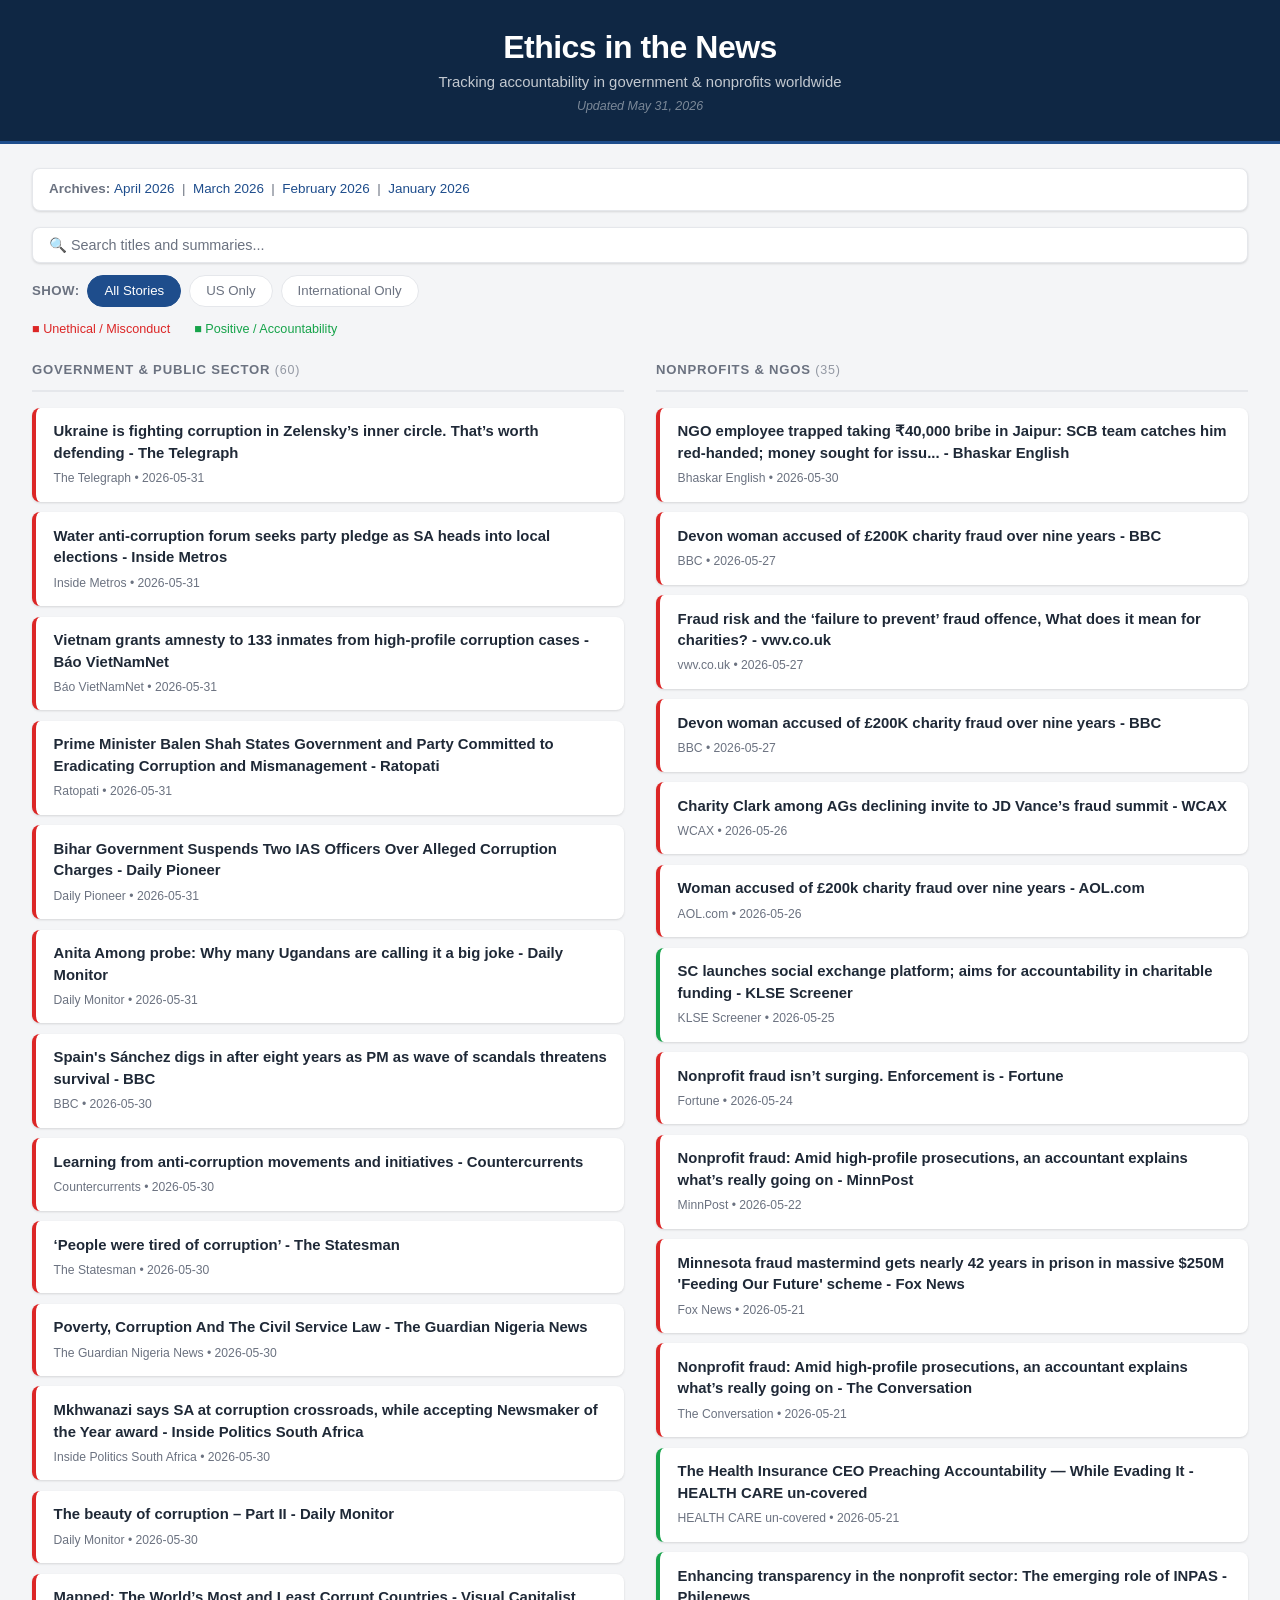
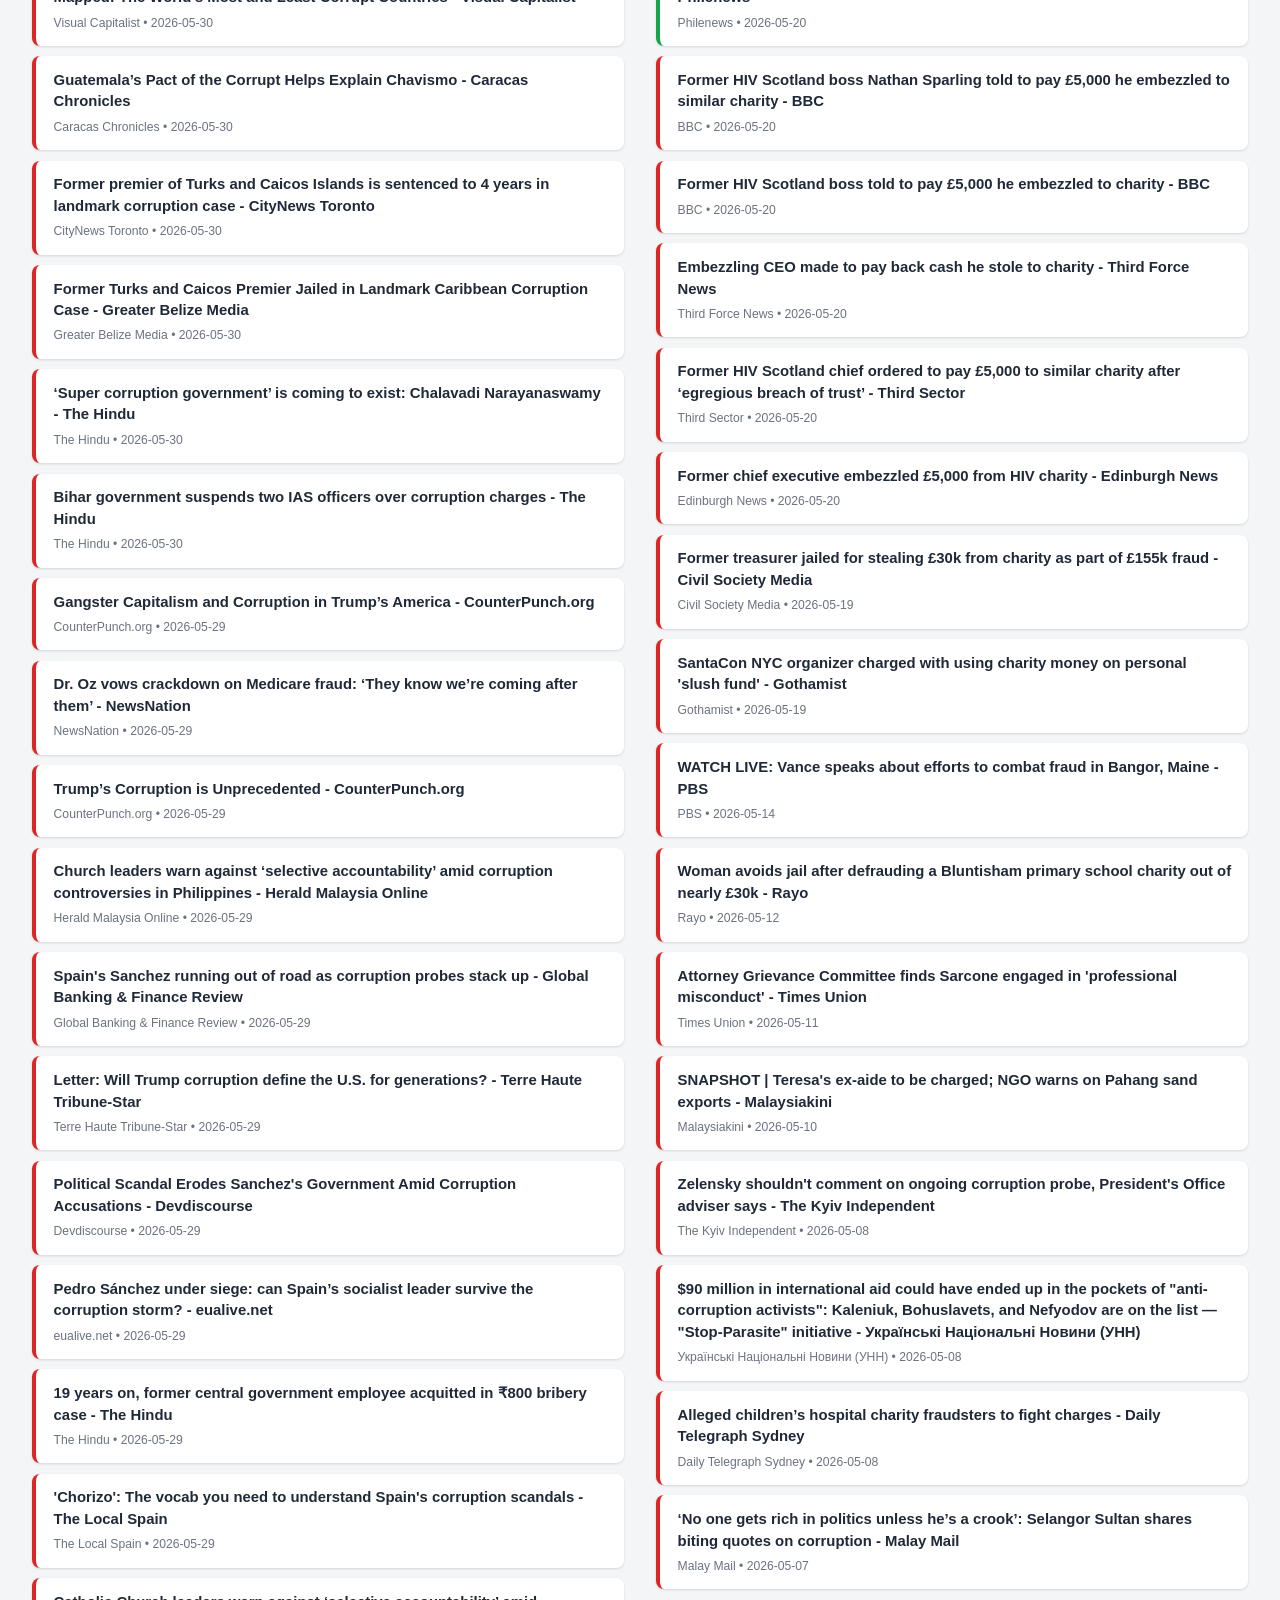
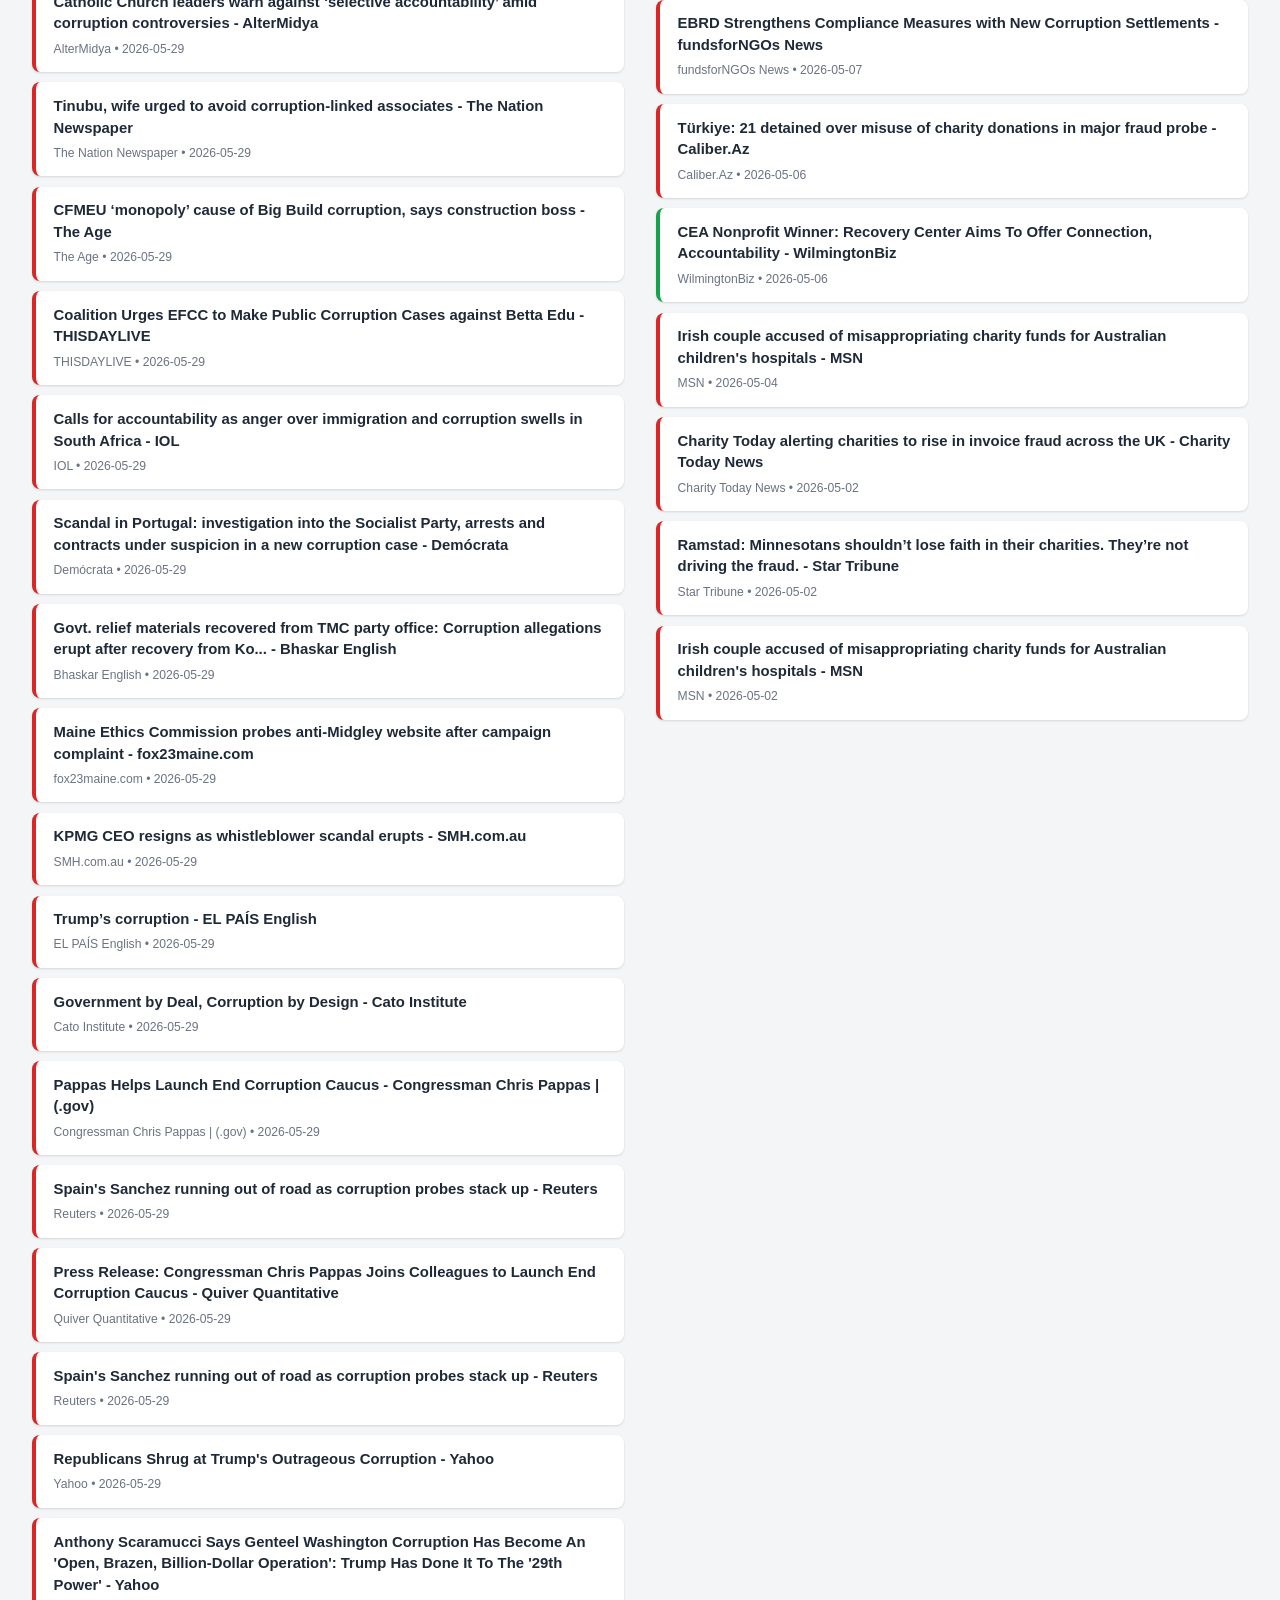
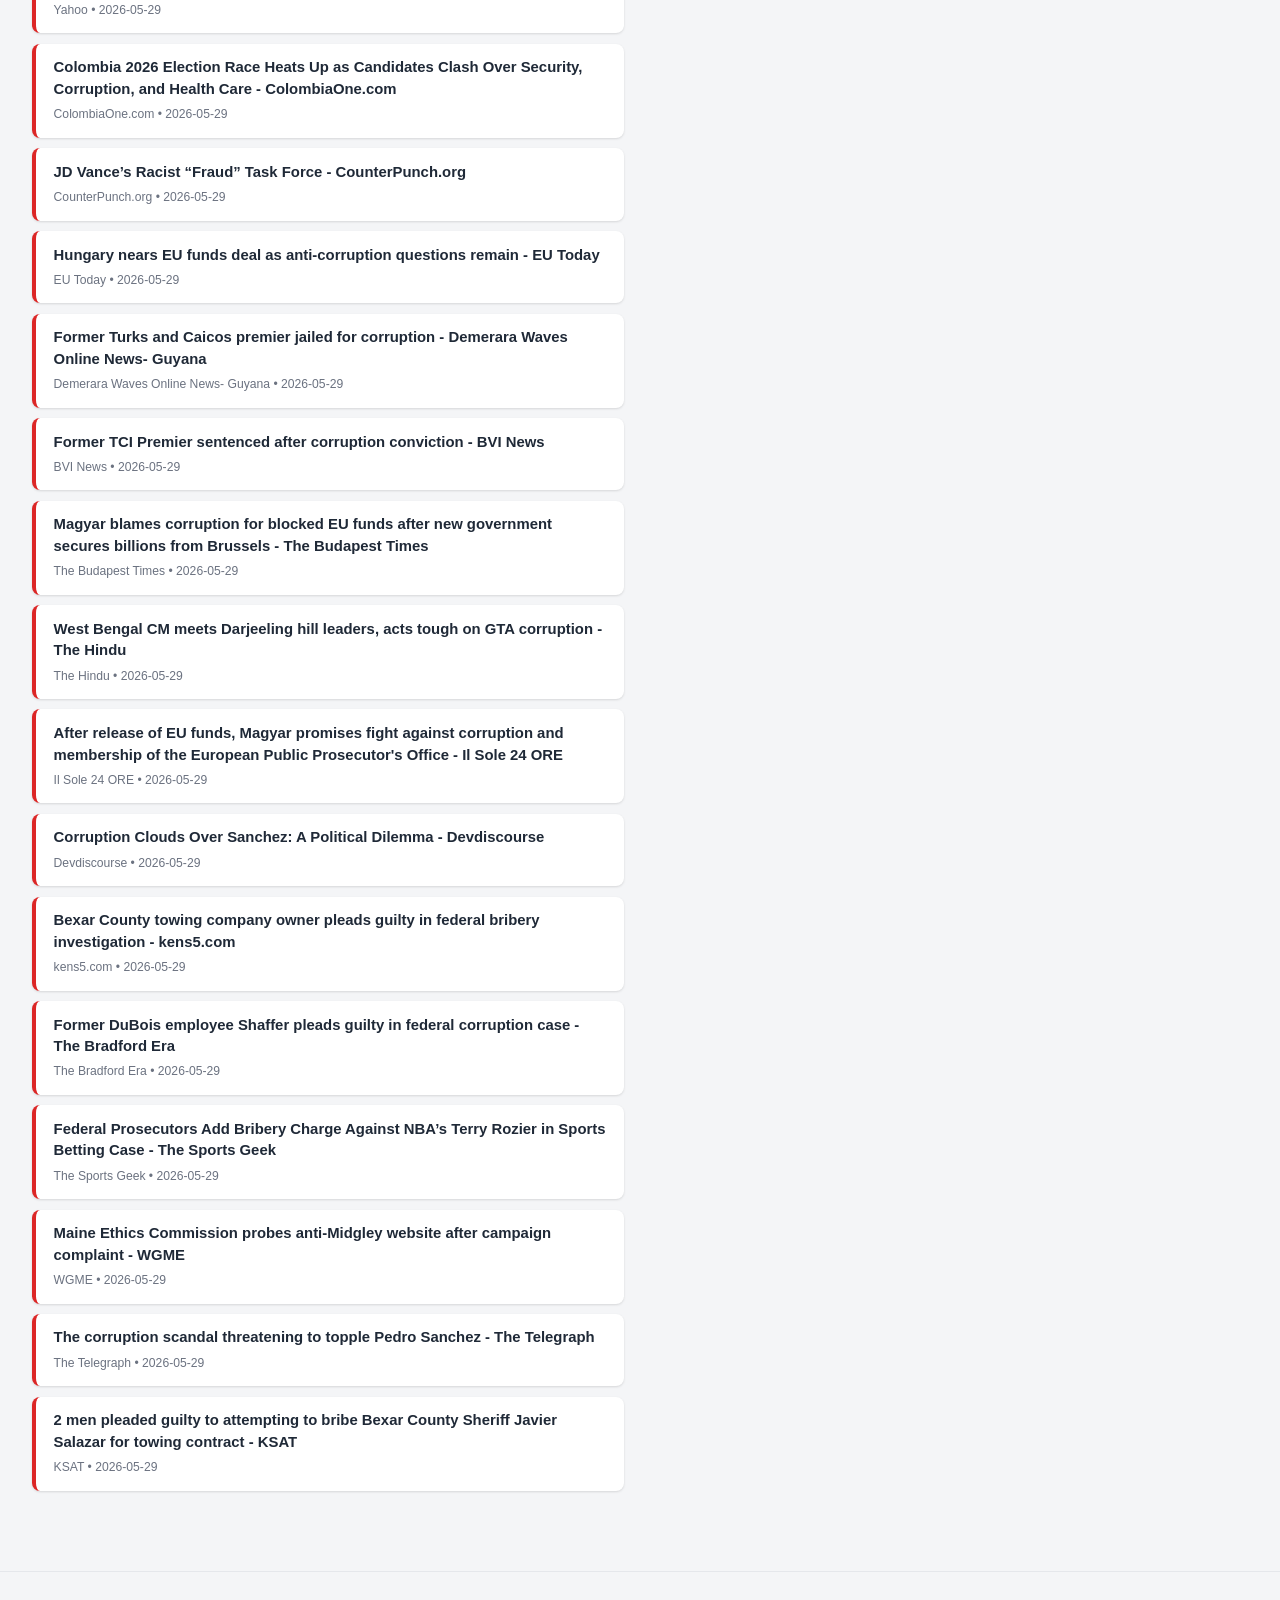
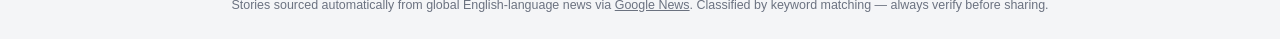
==== commit d73d3c51: "Daily update: 2026-05-31" ====
--- a/index.html
+++ b/index.html
@@ -10,7 +10,7 @@
   <header>
     <h1>Ethics in the News</h1>
     <p class="subtitle">Tracking accountability in government &amp; nonprofits worldwide</p>
-    <p class="updated">Updated May 30, 2026</p>
+    <p class="updated">Updated May 31, 2026</p>
   </header>
 
   <main>
@@ -34,7 +34,31 @@
       <section class="column" id="gov-column">
         <h2>Government &amp; Public Sector <span class="count">(60)</span></h2>
         <div class="tiles" id="gov-tiles">
-          <div class="tile tile-negative" data-us="false" data-searchtext="spain&#x27;s sánchez digs in after eight years as pm as wave of scandals threatens survival - bbc ">
+          <div class="tile tile-negative" data-us="false" data-searchtext="ukraine is fighting corruption in zelensky’s inner circle. that’s worth defending - the telegraph ">
+  <a href="https://news.google.com/rss/articles/[base64]?oc=5" target="_blank" rel="noopener noreferrer" class="tile-title">Ukraine is fighting corruption in Zelensky’s inner circle. That’s worth defending - The Telegraph</a>
+  <div class="tile-meta">The Telegraph &bull; 2026-05-31</div>
+</div>
+<div class="tile tile-negative" data-us="false" data-searchtext="water anti-corruption forum seeks party pledge as sa heads into local elections - inside metros ">
+  <a href="https://news.google.com/rss/articles/[base64]?oc=5" target="_blank" rel="noopener noreferrer" class="tile-title">Water anti-corruption forum seeks party pledge as SA heads into local elections - Inside Metros</a>
+  <div class="tile-meta">Inside Metros &bull; 2026-05-31</div>
+</div>
+<div class="tile tile-negative" data-us="false" data-searchtext="vietnam grants amnesty to 133 inmates from high-profile corruption cases - báo vietnamnet ">
+  <a href="https://news.google.com/rss/articles/[base64]?oc=5" target="_blank" rel="noopener noreferrer" class="tile-title">Vietnam grants amnesty to 133 inmates from high-profile corruption cases - Báo VietNamNet</a>
+  <div class="tile-meta">Báo VietNamNet &bull; 2026-05-31</div>
+</div>
+<div class="tile tile-negative" data-us="false" data-searchtext="prime minister balen shah states government and party committed to eradicating corruption and mismanagement - ratopati ">
+  <a href="https://news.google.com/rss/articles/[base64]?oc=5" target="_blank" rel="noopener noreferrer" class="tile-title">Prime Minister Balen Shah States Government and Party Committed to Eradicating Corruption and Mismanagement - Ratopati</a>
+  <div class="tile-meta">Ratopati &bull; 2026-05-31</div>
+</div>
+<div class="tile tile-negative" data-us="false" data-searchtext="bihar government suspends two ias officers over alleged corruption charges - daily pioneer ">
+  <a href="https://news.google.com/rss/articles/[base64]?oc=5" target="_blank" rel="noopener noreferrer" class="tile-title">Bihar Government Suspends Two IAS Officers Over Alleged Corruption Charges - Daily Pioneer</a>
+  <div class="tile-meta">Daily Pioneer &bull; 2026-05-31</div>
+</div>
+<div class="tile tile-negative" data-us="false" data-searchtext="anita among probe: why many ugandans are calling it a big joke - daily monitor ">
+  <a href="https://news.google.com/rss/articles/[base64]?oc=5" target="_blank" rel="noopener noreferrer" class="tile-title">Anita Among probe: Why many Ugandans are calling it a big joke - Daily Monitor</a>
+  <div class="tile-meta">Daily Monitor &bull; 2026-05-31</div>
+</div>
+<div class="tile tile-negative" data-us="false" data-searchtext="spain&#x27;s sánchez digs in after eight years as pm as wave of scandals threatens survival - bbc ">
   <a href="https://news.google.com/rss/articles/CBMiWkFVX3lxTE56aXNvVy1hNlcwRWRkMVBCdUM2OWJ6SzhBa3FnT2YtaGJPM0FuNWx6LVZnZXpvdlJhWXRKM3JiQ2xqMUhpSGROdWsxR3dXcE5JVHlab3RnTDdJUQ?oc=5" target="_blank" rel="noopener noreferrer" class="tile-title">Spain&#x27;s Sánchez digs in after eight years as PM as wave of scandals threatens survival - BBC</a>
   <div class="tile-meta">BBC &bull; 2026-05-30</div>
 </div>
@@ -58,6 +82,30 @@
   <a href="https://news.google.com/rss/articles/[base64]?oc=5" target="_blank" rel="noopener noreferrer" class="tile-title">The beauty of corruption – Part II - Daily Monitor</a>
   <div class="tile-meta">Daily Monitor &bull; 2026-05-30</div>
 </div>
+<div class="tile tile-negative" data-us="false" data-searchtext="mapped: the world’s most and least corrupt countries - visual capitalist ">
+  <a href="https://news.google.com/rss/articles/CBMifkFVX3lxTE9fcDNHeW5zT3hsQzVqdGNDdjFmWVkyRjJSeUI3TURueG1hN1VpMUhtekQ3QW9DVEpJNXZiX2loYXVpeGZJSjZGajRxYUdnc1Z1dnQxQkNxUHlDR2hZSUtScEJfcmpIb2pTdmpVdFVESEJFcDBkX1pITnBhX1R1UQ?oc=5" target="_blank" rel="noopener noreferrer" class="tile-title">Mapped: The World’s Most and Least Corrupt Countries - Visual Capitalist</a>
+  <div class="tile-meta">Visual Capitalist &bull; 2026-05-30</div>
+</div>
+<div class="tile tile-negative" data-us="false" data-searchtext="guatemala’s pact of the corrupt helps explain chavismo - caracas chronicles ">
+  <a href="https://news.google.com/rss/articles/[base64]?oc=5" target="_blank" rel="noopener noreferrer" class="tile-title">Guatemala’s Pact of the Corrupt Helps Explain Chavismo - Caracas Chronicles</a>
+  <div class="tile-meta">Caracas Chronicles &bull; 2026-05-30</div>
+</div>
+<div class="tile tile-negative" data-us="false" data-searchtext="former premier of turks and caicos islands is sentenced to 4 years in landmark corruption case - citynews toronto ">
+  <a href="https://news.google.com/rss/articles/[base64]?oc=5" target="_blank" rel="noopener noreferrer" class="tile-title">Former premier of Turks and Caicos Islands is sentenced to 4 years in landmark corruption case - CityNews Toronto</a>
+  <div class="tile-meta">CityNews Toronto &bull; 2026-05-30</div>
+</div>
+<div class="tile tile-negative" data-us="false" data-searchtext="former turks and caicos premier jailed in landmark caribbean corruption case - greater belize media ">
+  <a href="https://news.google.com/rss/articles/[base64]?oc=5" target="_blank" rel="noopener noreferrer" class="tile-title">Former Turks and Caicos Premier Jailed in Landmark Caribbean Corruption Case - Greater Belize Media</a>
+  <div class="tile-meta">Greater Belize Media &bull; 2026-05-30</div>
+</div>
+<div class="tile tile-negative" data-us="false" data-searchtext="‘super corruption government’ is coming to exist: chalavadi narayanaswamy - the hindu ">
+  <a href="https://news.google.com/rss/articles/[base64]?oc=5" target="_blank" rel="noopener noreferrer" class="tile-title">‘Super corruption government’ is coming to exist: Chalavadi Narayanaswamy - The Hindu</a>
+  <div class="tile-meta">The Hindu &bull; 2026-05-30</div>
+</div>
+<div class="tile tile-negative" data-us="false" data-searchtext="bihar government suspends two ias officers over corruption charges - the hindu ">
+  <a href="https://news.google.com/rss/articles/[base64]?oc=5" target="_blank" rel="noopener noreferrer" class="tile-title">Bihar government suspends two IAS officers over corruption charges - The Hindu</a>
+  <div class="tile-meta">The Hindu &bull; 2026-05-30</div>
+</div>
 <div class="tile tile-negative" data-us="false" data-searchtext="gangster capitalism and corruption in trump’s america - counterpunch.org ">
   <a href="https://news.google.com/rss/articles/[base64]?oc=5" target="_blank" rel="noopener noreferrer" class="tile-title">Gangster Capitalism and Corruption in Trump’s America - CounterPunch.org</a>
   <div class="tile-meta">CounterPunch.org &bull; 2026-05-29</div>
@@ -218,67 +266,19 @@
   <a href="https://news.google.com/rss/articles/[base64]?oc=5" target="_blank" rel="noopener noreferrer" class="tile-title">Maine Ethics Commission probes anti-Midgley website after campaign complaint - WGME</a>
   <div class="tile-meta">WGME &bull; 2026-05-29</div>
 </div>
-<div class="tile tile-negative" data-us="false" data-searchtext="pedro sanchez’s brother goes on trial as corruption cases pile pressure on spanish government - anadolu ajansı ">
-  <a href="https://news.google.com/rss/articles/[base64]?oc=5" target="_blank" rel="noopener noreferrer" class="tile-title">Pedro Sanchez’s brother goes on trial as corruption cases pile pressure on Spanish government - Anadolu Ajansı</a>
-  <div class="tile-meta">Anadolu Ajansı &bull; 2026-05-28</div>
-</div>
-<div class="tile tile-negative" data-us="false" data-searchtext="spanish pm’s family affair: the corruption cases involving pedro sánchez’s brother, wife and predecessor - the guardian ">
-  <a href="https://news.google.com/rss/articles/[base64]?oc=5" target="_blank" rel="noopener noreferrer" class="tile-title">Spanish PM’s family affair: the corruption cases involving Pedro Sánchez’s brother, wife and predecessor - The Guardian</a>
-  <div class="tile-meta">The Guardian &bull; 2026-05-28</div>
-</div>
-<div class="tile tile-negative" data-us="false" data-searchtext="portugal raids socialist party stronghold in corruption probe, five arrested - news and statistics - indexbox ">
-  <a href="https://news.google.com/rss/articles/[base64]?oc=5" target="_blank" rel="noopener noreferrer" class="tile-title">Portugal Raids Socialist Party Stronghold in Corruption Probe, Five Arrested - News and Statistics - IndexBox</a>
-  <div class="tile-meta">IndexBox &bull; 2026-05-28</div>
-</div>
-<div class="tile tile-negative" data-us="false" data-searchtext="democrats can’t decide whether the problem is fraud or the people exposing it - the free press ">
-  <a href="https://news.google.com/rss/articles/[base64]?oc=5" target="_blank" rel="noopener noreferrer" class="tile-title">Democrats Can’t Decide Whether the Problem Is Fraud or the People Exposing It - The Free Press</a>
-  <div class="tile-meta">The Free Press &bull; 2026-05-28</div>
-</div>
-<div class="tile tile-negative" data-us="false" data-searchtext="scandal after scandal lands spain’s sánchez on the ropes - politico.eu ">
-  <a href="https://news.google.com/rss/articles/[base64]?oc=5" target="_blank" rel="noopener noreferrer" class="tile-title">Scandal after scandal lands Spain’s Sánchez on the ropes - politico.eu</a>
-  <div class="tile-meta">politico.eu &bull; 2026-05-28</div>
-</div>
-<div class="tile tile-negative" data-us="false" data-searchtext="police visit spanish socialist headquarters as corruption pressure grows around sánchez - eu today ">
-  <a href="https://news.google.com/rss/articles/CBMickFVX3lxTFAzYUNaUUFwdllHcnZGNjN2MGVjUnFWXzdXbkU3SnozeEVjX2NJdlhBc1dPSkZYU3ZVaDhrN2UzQkk0Q3RoWlp1WWhKV2RucVpWNmxPR1hpb0gyQVFVdWtsWGMzck9SN01LTkZoQVRiRTdnUQ?oc=5" target="_blank" rel="noopener noreferrer" class="tile-title">Police visit Spanish Socialist headquarters as corruption pressure grows around Sánchez - EU Today</a>
-  <div class="tile-meta">EU Today &bull; 2026-05-28</div>
-</div>
-<div class="tile tile-negative" data-us="false" data-searchtext="spain’s political storm deepens as corruption probes close in on sánchez’s inner circle - novinite.com ">
-  <a href="https://news.google.com/rss/articles/[base64]?oc=5" target="_blank" rel="noopener noreferrer" class="tile-title">Spain’s Political Storm Deepens as Corruption Probes Close in on Sánchez’s Inner Circle - Novinite.com</a>
-  <div class="tile-meta">Novinite.com &bull; 2026-05-28</div>
-</div>
-<div class="tile tile-negative" data-us="false" data-searchtext="aoc says &#x27;big money in politics&#x27; hurts public trust as democrats set to launch anti-corruption caucus - yahoo ">
-  <a href="https://news.google.com/rss/articles/CBMikAFBVV95cUxONU1FTGE3WkpxcE9qbEFwWWg5bERRZlNpSUpqbERBQjc0VXdGWGZXNnRVZlUwalVvNndIdjhBQ2dpUENWYjNLRU5BSmJNU0FOeGNpdldNSjdYSXNCd0Y0YWozaUNHbTFzVlduaFJjN3Qta1V6WXMwZ05DWFVWazZCY0dCVzFmal9vVXlwazA5NHg?oc=5" target="_blank" rel="noopener noreferrer" class="tile-title">AOC Says &#x27;Big Money In Politics&#x27; Hurts Public Trust As Democrats Set To Launch Anti-Corruption Caucus - Yahoo</a>
-  <div class="tile-meta">Yahoo &bull; 2026-05-28</div>
-</div>
-<div class="tile tile-negative" data-us="false" data-searchtext="brussels regional government on the verge after corruption scandal with social housing - brussels signal ">
-  <a href="https://news.google.com/rss/articles/[base64]?oc=5" target="_blank" rel="noopener noreferrer" class="tile-title">Brussels regional government on the verge after corruption scandal with social housing - Brussels Signal</a>
-  <div class="tile-meta">Brussels Signal &bull; 2026-05-28</div>
-</div>
-<div class="tile tile-negative" data-us="false" data-searchtext="anthony scaramucci says genteel washington corruption has become an &#x27;open, brazen, billion-dollar operati - benzinga ">
-  <a href="https://news.google.com/rss/articles/[base64]?oc=5" target="_blank" rel="noopener noreferrer" class="tile-title">Anthony Scaramucci Says Genteel Washington Corruption Has Become An &#x27;Open, Brazen, Billion-Dollar Operati - Benzinga</a>
-  <div class="tile-meta">Benzinga &bull; 2026-05-28</div>
-</div>
-<div class="tile tile-negative" data-us="false" data-searchtext="spain’s ruling socialists’ hq raided in corruption probe - gript ">
-  <a href="https://news.google.com/rss/articles/CBMifEFVX3lxTE03OVhWMm1vTjl6US1hTTFEbzRaT0JOZVY5bENuRGQ5VlJ1M19rc25hazlfaUVZVHV3TVRTeVdCMVpwWHo5MnItWlRuYWF5N1lXVlRaQm12WWpESmFtMjRLN1kxcWxPUXk4OUZsTEhZU1N6dXl0U1docHJzZzc?oc=5" target="_blank" rel="noopener noreferrer" class="tile-title">Spain’s ruling Socialists’ HQ raided in corruption probe - Gript</a>
-  <div class="tile-meta">Gript &bull; 2026-05-28</div>
-</div>
-<div class="tile tile-negative" data-us="false" data-searchtext="pj launches megaoperation into suspicions of corruption within ps socialist party - portugal resident ">
-  <a href="https://news.google.com/rss/articles/[base64]?oc=5" target="_blank" rel="noopener noreferrer" class="tile-title">PJ launches megaoperation into suspicions of corruption within PS Socialist Party - Portugal Resident</a>
-  <div class="tile-meta">Portugal Resident &bull; 2026-05-28</div>
-</div>
-<div class="tile tile-negative" data-us="false" data-searchtext="allegations of failure and corruption rock pwd &amp; dws: er rajib majumder new ce dws &amp; er anup kr das new ce pwd - tripurainfo ">
-  <a href="https://news.google.com/rss/articles/[base64]?oc=5" target="_blank" rel="noopener noreferrer" class="tile-title">Allegations of Failure and Corruption Rock PWD &amp; DWS: Er Rajib Majumder New CE DWS &amp; Er Anup Kr Das New CE PWD - TRIPURAINFO</a>
-  <div class="tile-meta">TRIPURAINFO &bull; 2026-05-28</div>
-</div>
-<div class="tile tile-negative" data-us="false" data-searchtext="kidapawan bishop urges gov’t to pursue raps vs corrupt public officials - inquirer.net ">
-  <a href="https://news.google.com/rss/articles/[base64]?oc=5" target="_blank" rel="noopener noreferrer" class="tile-title">Kidapawan bishop urges gov’t to pursue raps vs corrupt public officials - Inquirer.net</a>
-  <div class="tile-meta">Inquirer.net &bull; 2026-05-28</div>
+<div class="tile tile-negative" data-us="false" data-searchtext="the corruption scandal threatening to topple pedro sanchez - the telegraph ">
+  <a href="https://news.google.com/rss/articles/[base64]?oc=5" target="_blank" rel="noopener noreferrer" class="tile-title">The corruption scandal threatening to topple Pedro Sanchez - The Telegraph</a>
+  <div class="tile-meta">The Telegraph &bull; 2026-05-29</div>
+</div>
+<div class="tile tile-negative" data-us="false" data-searchtext="2 men pleaded guilty to attempting to bribe bexar county sheriff javier salazar for towing contract - ksat ">
+  <a href="https://news.google.com/rss/articles/[base64]?oc=5" target="_blank" rel="noopener noreferrer" class="tile-title">2 men pleaded guilty to attempting to bribe Bexar County Sheriff Javier Salazar for towing contract - KSAT</a>
+  <div class="tile-meta">KSAT &bull; 2026-05-29</div>
 </div>
         </div>
       </section>
 
       <section class="column" id="ngo-column">
-        <h2>Nonprofits &amp; NGOs <span class="count">(36)</span></h2>
+        <h2>Nonprofits &amp; NGOs <span class="count">(35)</span></h2>
         <div class="tiles" id="ngo-tiles">
           <div class="tile tile-negative" data-us="false" data-searchtext="ngo employee trapped taking ₹40,000 bribe in jaipur: scb team catches him red-handed; money sought for issu... - bhaskar english ">
   <a href="https://news.google.com/rss/articles/[base64]?oc=5" target="_blank" rel="noopener noreferrer" class="tile-title">NGO employee trapped taking ₹40,000 bribe in Jaipur: SCB team catches him red-handed; money sought for issu... - Bhaskar English</a>
@@ -312,6 +312,10 @@
   <a href="https://news.google.com/rss/articles/CBMiiwFBVV95cUxOZEw4a3ZCWnNncmwwRE44d25wYXlxYkdJUHBrcGxhb3ZWS1YwSlA5RXR2YWZGdjBNV2VmQjdUYURmYktHZGtRRThuYmd6c3BDX2F4WmplVzVWRTZqT3dOV3NQTFlKaGVTNHhTNzBCLWlqLVdJYUNSVXdvSm9xZm5QZkg1Zl9uY0hxbnBv?oc=5" target="_blank" rel="noopener noreferrer" class="tile-title">Nonprofit fraud isn’t surging. Enforcement is - Fortune</a>
   <div class="tile-meta">Fortune &bull; 2026-05-24</div>
 </div>
+<div class="tile tile-negative" data-us="false" data-searchtext="nonprofit fraud: amid high‑profile prosecutions, an accountant explains what’s really going on - minnpost ">
+  <a href="https://news.google.com/rss/articles/[base64]?oc=5" target="_blank" rel="noopener noreferrer" class="tile-title">Nonprofit fraud: Amid high‑profile prosecutions, an accountant explains what’s really going on - MinnPost</a>
+  <div class="tile-meta">MinnPost &bull; 2026-05-22</div>
+</div>
 <div class="tile tile-negative" data-us="true" data-searchtext="minnesota fraud mastermind gets nearly 42 years in prison in massive $250m &#x27;feeding our future&#x27; scheme - fox news ">
   <a href="https://news.google.com/rss/articles/[base64]?oc=5" target="_blank" rel="noopener noreferrer" class="tile-title">Minnesota fraud mastermind gets nearly 42 years in prison in massive $250M &#x27;Feeding Our Future&#x27; scheme - Fox News</a>
   <div class="tile-meta">Fox News &bull; 2026-05-21</div>
@@ -415,14 +419,6 @@
 <div class="tile tile-negative" data-us="false" data-searchtext="irish couple accused of misappropriating charity funds for australian children&#x27;s hospitals - msn ">
   <a href="https://news.google.com/rss/articles/[base64]?oc=5" target="_blank" rel="noopener noreferrer" class="tile-title">Irish couple accused of misappropriating charity funds for Australian children&#x27;s hospitals - MSN</a>
   <div class="tile-meta">MSN &bull; 2026-05-02</div>
-</div>
-<div class="tile tile-negative" data-us="false" data-searchtext="rm230mil misappropriation case: ngo rep, company director on bail - nst online ">
-  <a href="https://news.google.com/rss/articles/[base64]?oc=5" target="_blank" rel="noopener noreferrer" class="tile-title">RM230mil misappropriation case: NGO rep, company director on bail - NST Online</a>
-  <div class="tile-meta">NST Online &bull; 2026-04-30</div>
-</div>
-<div class="tile tile-negative" data-us="false" data-searchtext="orbán rival steps aside, but anti-corruption work to continue through foundation - daily news hungary ">
-  <a href="https://news.google.com/rss/articles/CBMidkFVX3lxTFBBNmpGVVJvVjdpaHRQaFdJa0xzbXk2RzE1UVpjOU5vVFNLQ1JCU3ZJS3k2SnhZWWc4dV9FOUh4RWI0c1pNVUZxcHdkcWdnQ0xOcXJ1VVFYY2ZNY1dPLU5pWWxnMW5haGJpTDZ1WVdyamxaSmdfckE?oc=5" target="_blank" rel="noopener noreferrer" class="tile-title">Orbán rival steps aside, but anti-corruption work to continue through foundation - Daily News Hungary</a>
-  <div class="tile-meta">Daily News Hungary &bull; 2026-04-30</div>
 </div>
         </div>
       </section>
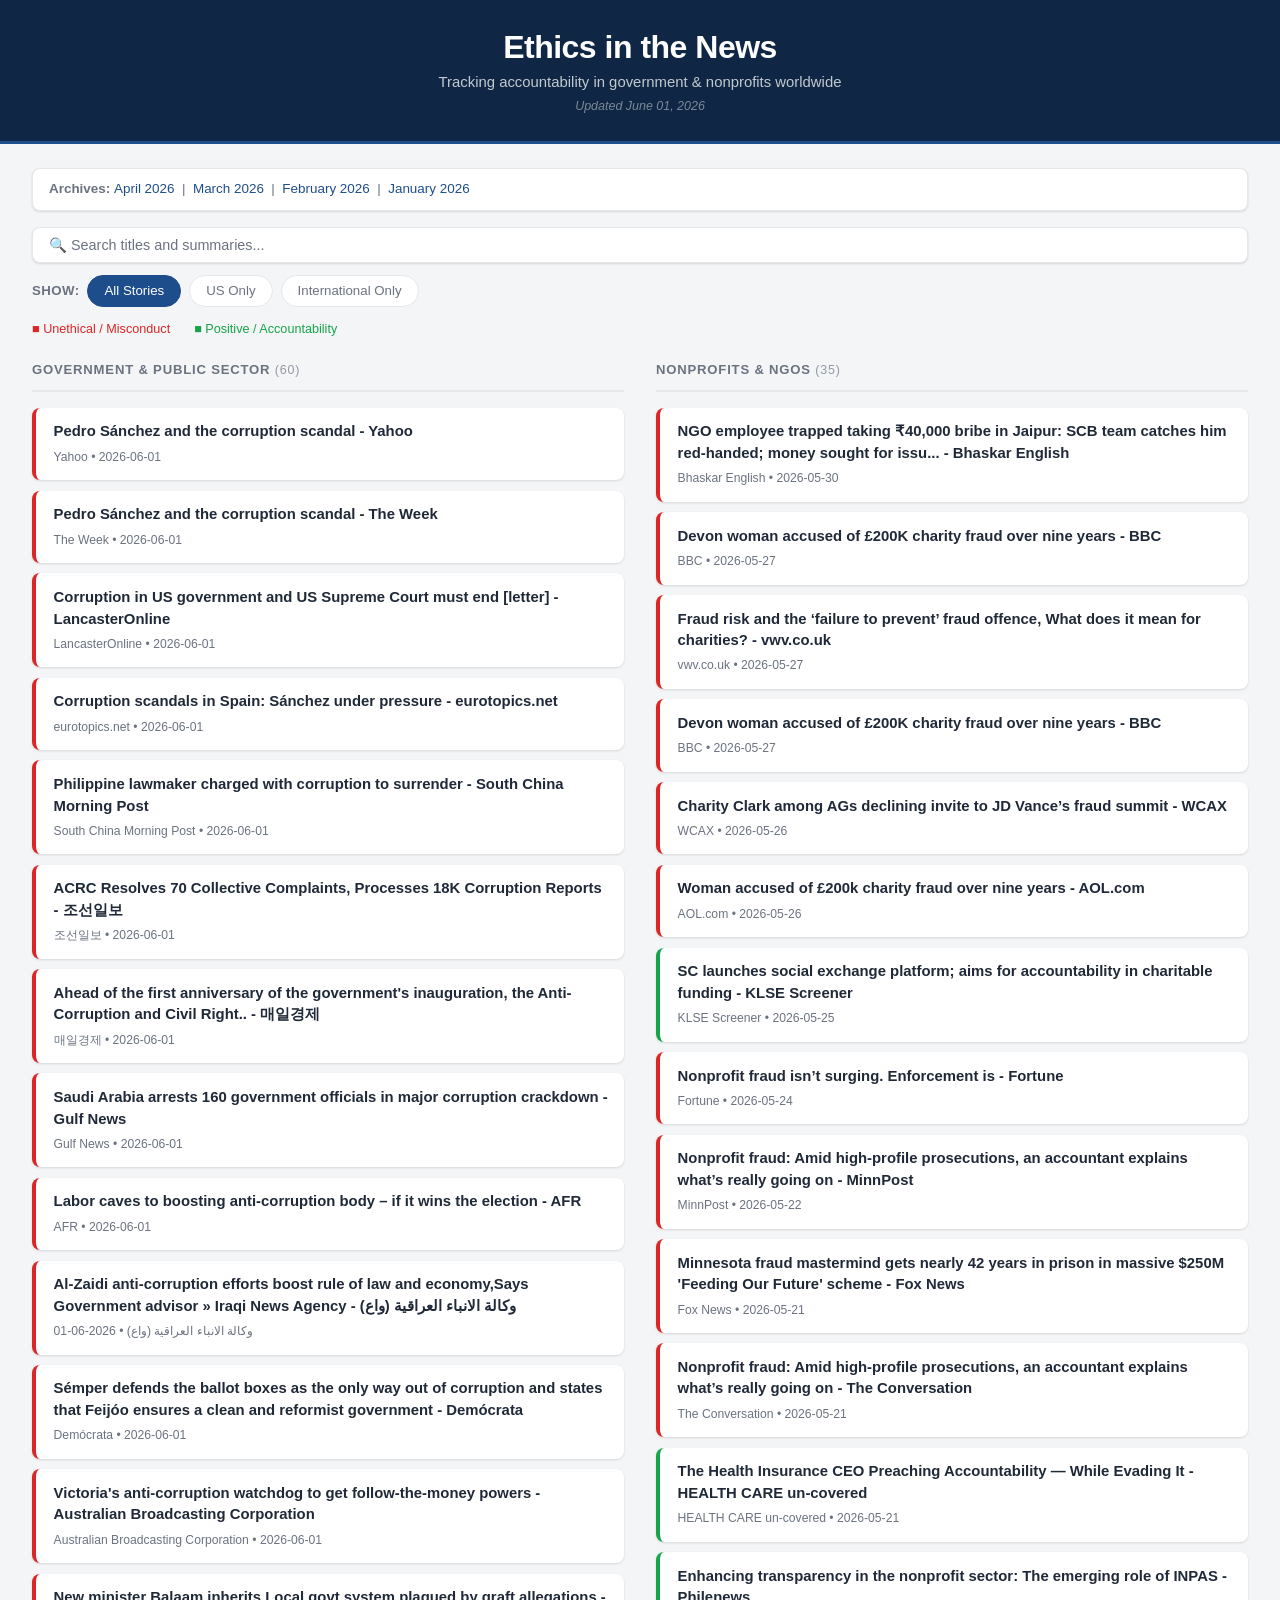
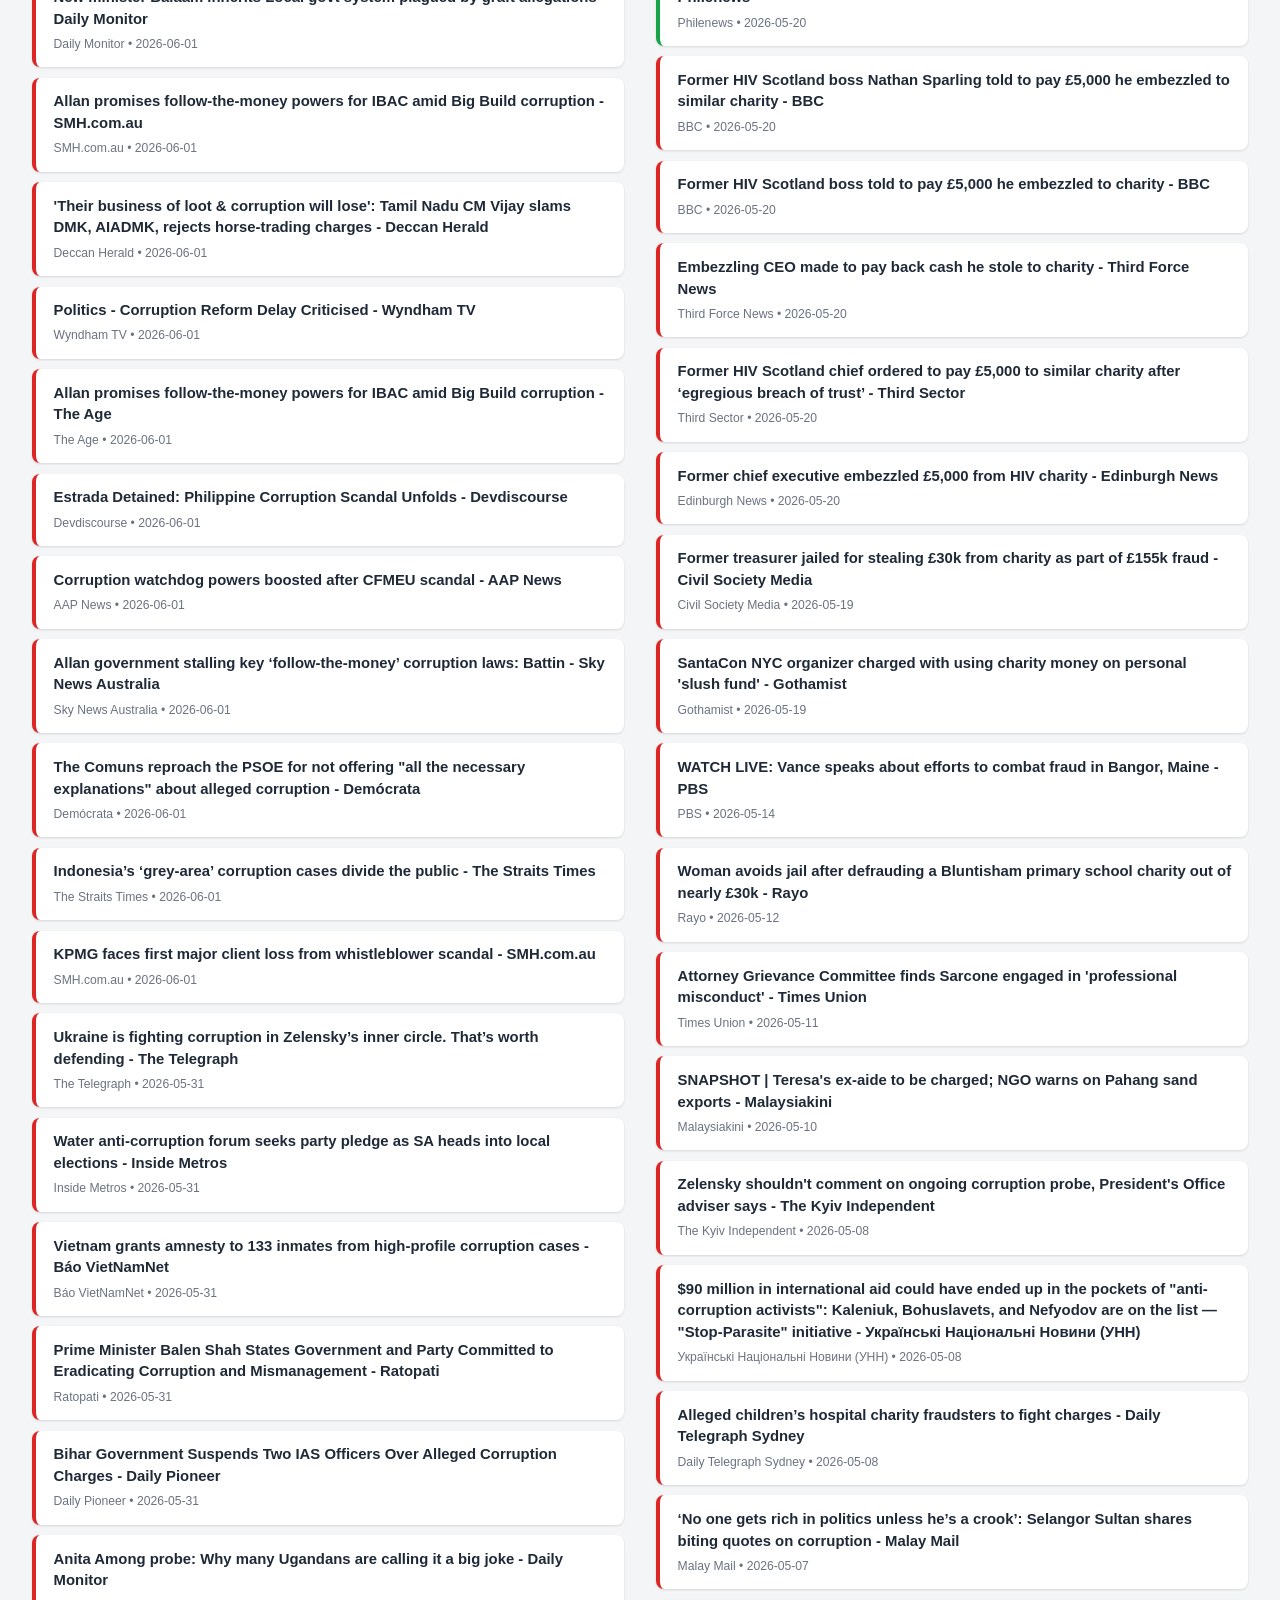
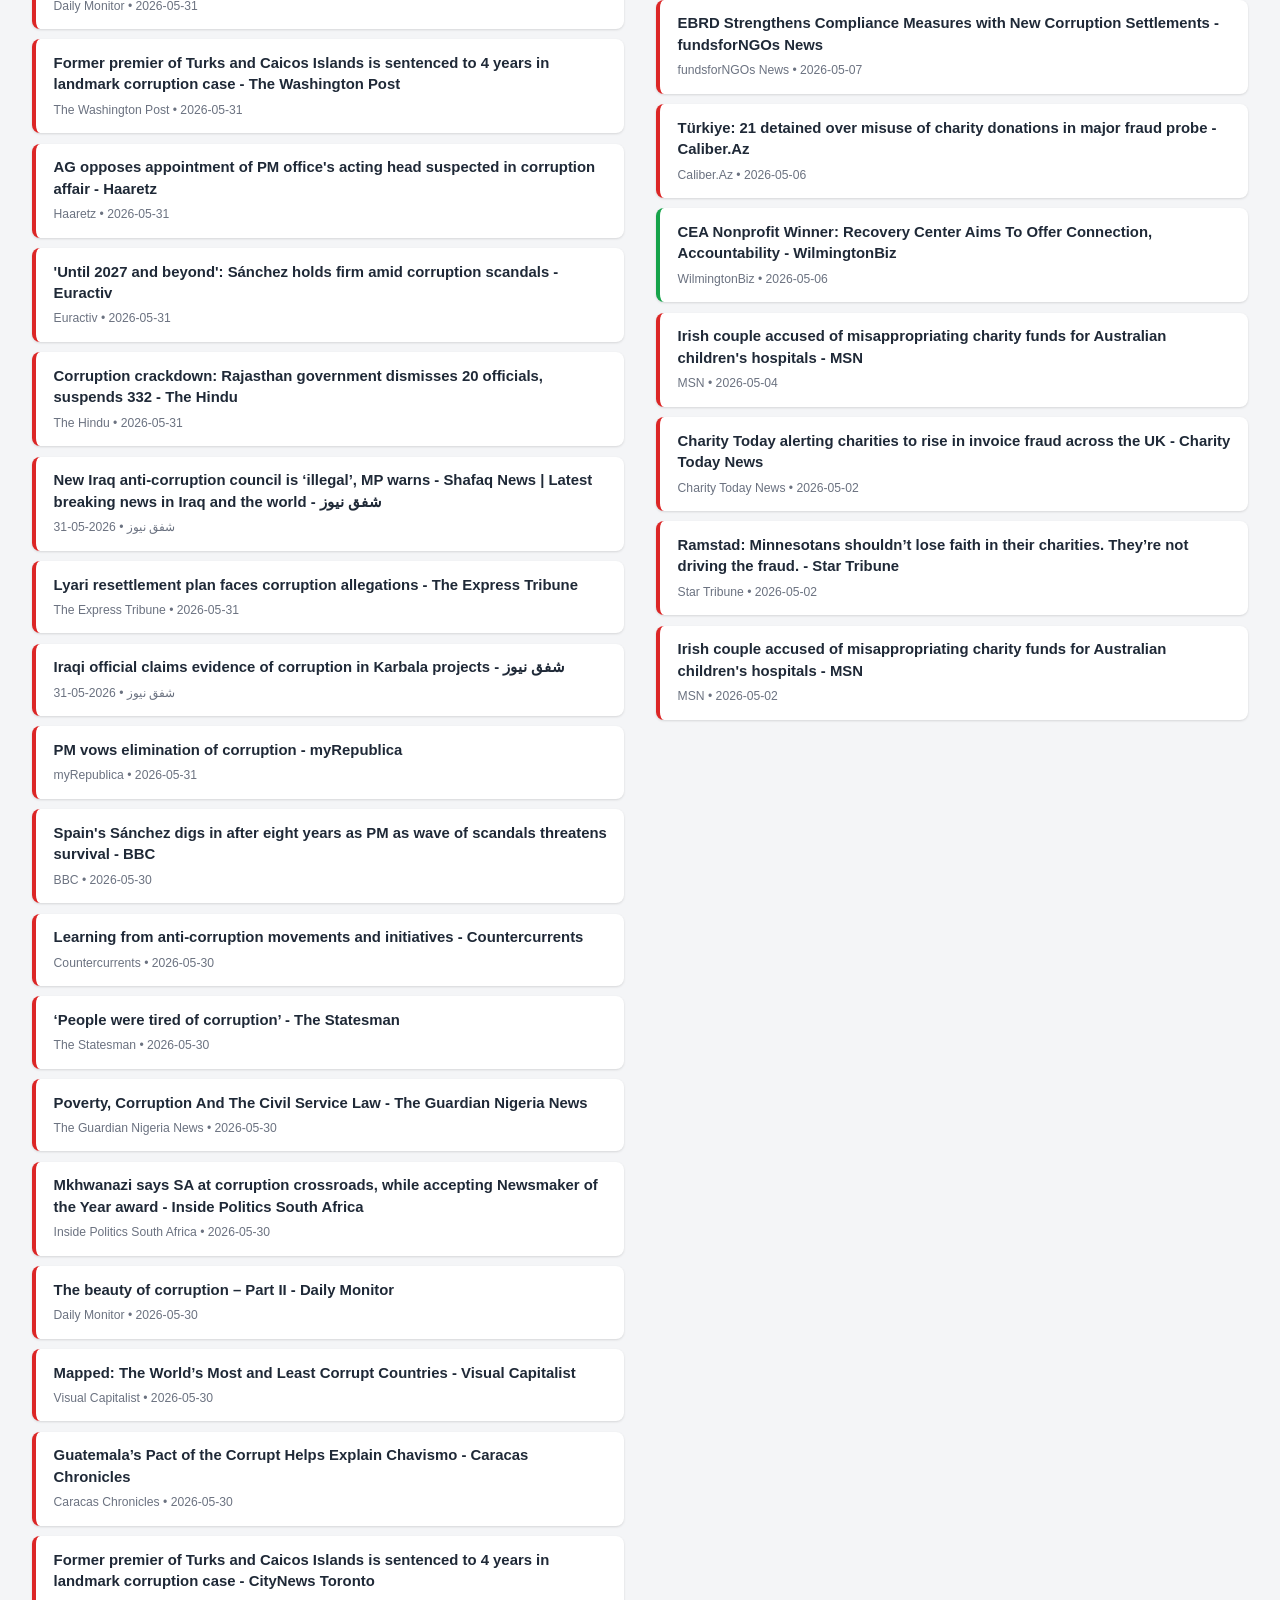
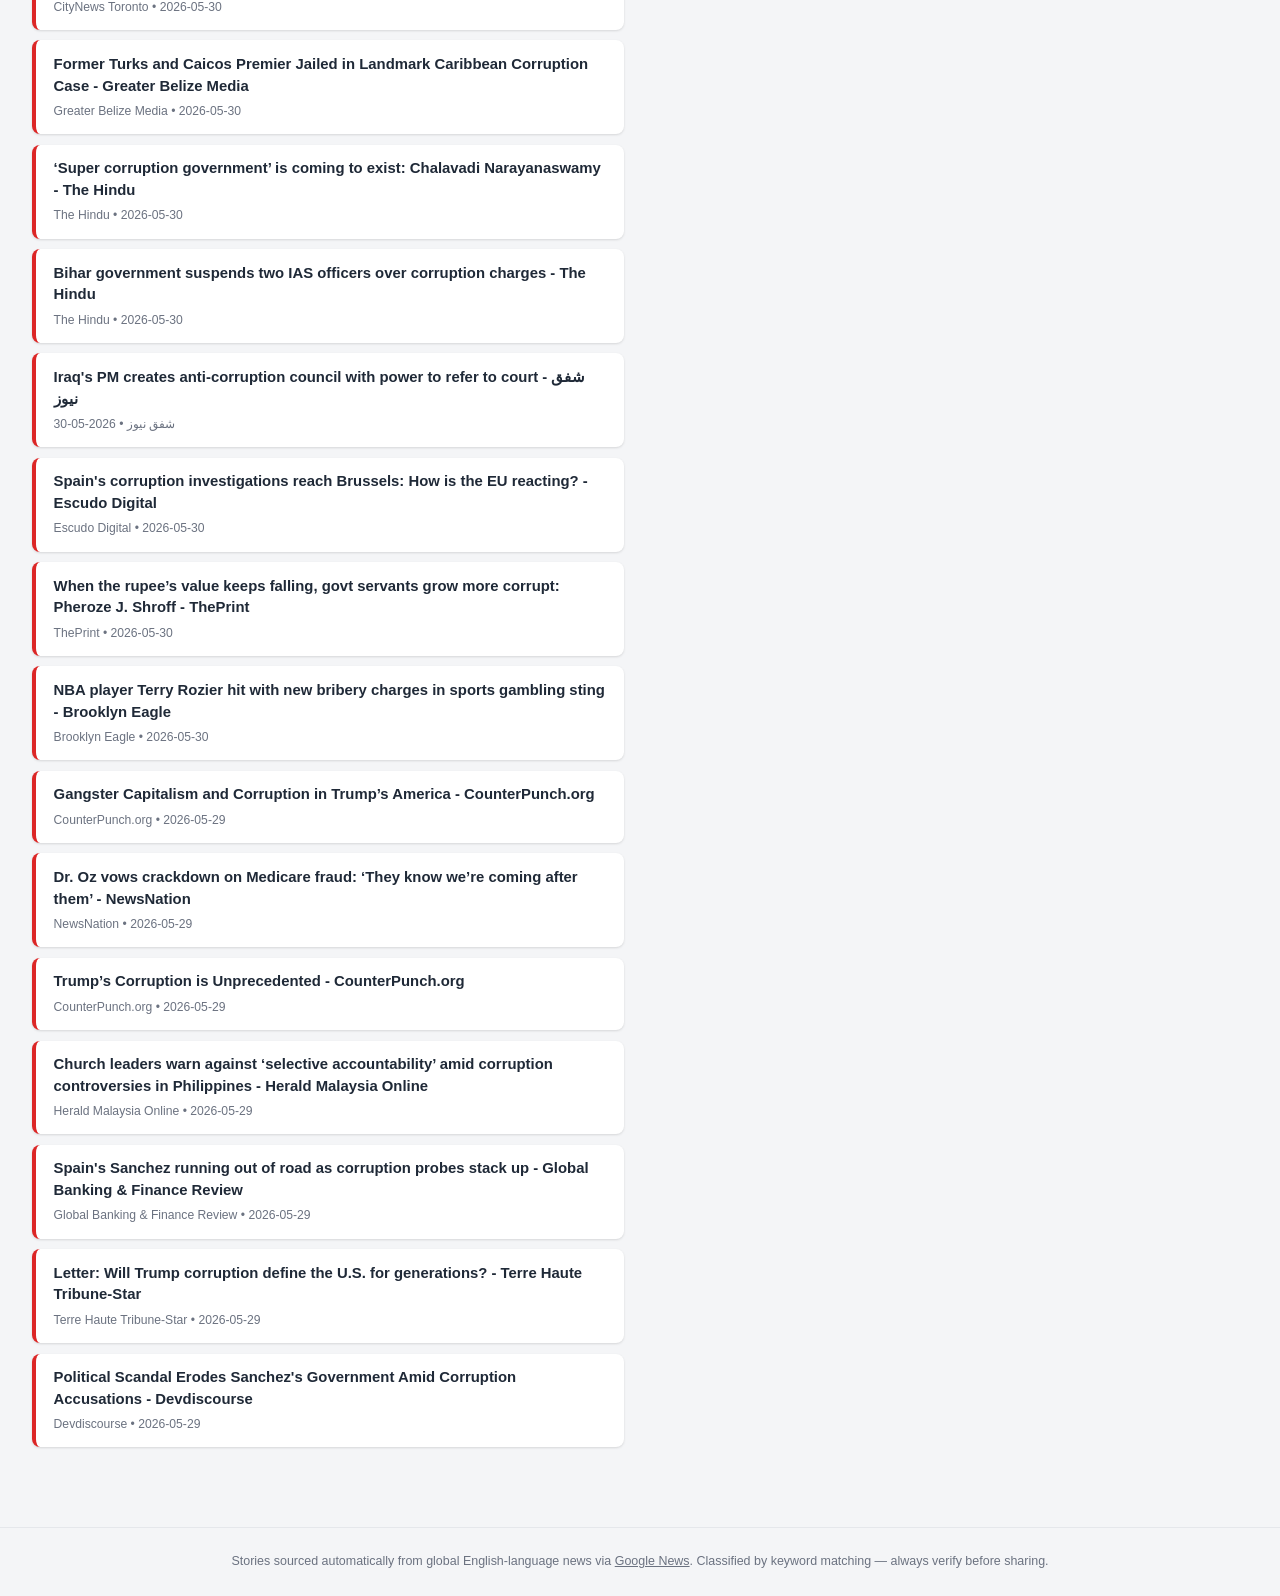
==== commit 5e672572: "Daily update: 2026-06-01" ====
--- a/index.html
+++ b/index.html
@@ -10,7 +10,7 @@
   <header>
     <h1>Ethics in the News</h1>
     <p class="subtitle">Tracking accountability in government &amp; nonprofits worldwide</p>
-    <p class="updated">Updated May 31, 2026</p>
+    <p class="updated">Updated June 01, 2026</p>
   </header>
 
   <main>
@@ -34,7 +34,99 @@
       <section class="column" id="gov-column">
         <h2>Government &amp; Public Sector <span class="count">(60)</span></h2>
         <div class="tiles" id="gov-tiles">
-          <div class="tile tile-negative" data-us="false" data-searchtext="ukraine is fighting corruption in zelensky’s inner circle. that’s worth defending - the telegraph ">
+          <div class="tile tile-negative" data-us="false" data-searchtext="pedro sánchez and the corruption scandal - yahoo ">
+  <a href="https://news.google.com/rss/articles/[base64]?oc=5" target="_blank" rel="noopener noreferrer" class="tile-title">Pedro Sánchez and the corruption scandal - Yahoo</a>
+  <div class="tile-meta">Yahoo &bull; 2026-06-01</div>
+</div>
+<div class="tile tile-negative" data-us="false" data-searchtext="pedro sánchez and the corruption scandal - the week ">
+  <a href="https://news.google.com/rss/articles/CBMieEFVX3lxTE9DWnJjVTE5d2RGdTVKRGNBbDJMZFhMaS1LQmVwdUp0YjFkQUNCSUhlU3Z3MVE4WWc3UGhpMWlxQmRHQmlCaUd1dHh5MkNpRks5WVZVLWtpejRpR2VDaVRxd0hBZkVRV3ZFT3VRTXZmODhlLWZsRVdueg?oc=5" target="_blank" rel="noopener noreferrer" class="tile-title">Pedro Sánchez and the corruption scandal - The Week</a>
+  <div class="tile-meta">The Week &bull; 2026-06-01</div>
+</div>
+<div class="tile tile-negative" data-us="false" data-searchtext="corruption in us government and us supreme court must end [letter] - lancasteronline ">
+  <a href="https://news.google.com/rss/articles/[base64]?oc=5" target="_blank" rel="noopener noreferrer" class="tile-title">Corruption in US government and US Supreme Court must end [letter] - LancasterOnline</a>
+  <div class="tile-meta">LancasterOnline &bull; 2026-06-01</div>
+</div>
+<div class="tile tile-negative" data-us="false" data-searchtext="corruption scandals in spain: sánchez under pressure - eurotopics.net ">
+  <a href="https://news.google.com/rss/articles/[base64]?oc=5" target="_blank" rel="noopener noreferrer" class="tile-title">Corruption scandals in Spain: Sánchez under pressure - eurotopics.net</a>
+  <div class="tile-meta">eurotopics.net &bull; 2026-06-01</div>
+</div>
+<div class="tile tile-negative" data-us="false" data-searchtext="philippine lawmaker charged with corruption to surrender - south china morning post ">
+  <a href="https://news.google.com/rss/articles/[base64]?oc=5" target="_blank" rel="noopener noreferrer" class="tile-title">Philippine lawmaker charged with corruption to surrender - South China Morning Post</a>
+  <div class="tile-meta">South China Morning Post &bull; 2026-06-01</div>
+</div>
+<div class="tile tile-negative" data-us="false" data-searchtext="acrc resolves 70 collective complaints, processes 18k corruption reports - 조선일보 ">
+  <a href="https://news.google.com/rss/articles/CBMiiAFBVV95cUxOOWxLQm9sSTc0QlhpeVhLZEx1X3RTQ1I0YjFaaEluNnRibm55OHhXMWhqWmJPRmRmcElucy1OMHlKeXc4YkJkMWMzd1FEMmt1ZE1vb3FwT2tqOFVCYTdtVWZ6VzBkTU5MYjFOUUJTNUJfZnFfTG8tU1dnVFNXMkJPQTQteW9DcmYy?oc=5" target="_blank" rel="noopener noreferrer" class="tile-title">ACRC Resolves 70 Collective Complaints, Processes 18K Corruption Reports - 조선일보</a>
+  <div class="tile-meta">조선일보 &bull; 2026-06-01</div>
+</div>
+<div class="tile tile-negative" data-us="true" data-searchtext="ahead of the first anniversary of the government&#x27;s inauguration, the anti-corruption and civil right.. - 매일경제 ">
+  <a href="https://news.google.com/rss/articles/CBMiU0FVX3lxTFBuTXN1R29CaGVUUXRtbG5keUEydUFYX2dsSHphaGpIbFJteExIRFlIeDRsTkgzS0Y2X2VDaFhxY1g3cVMxRVQxdzRfM0IyTzhUVm1n?oc=5" target="_blank" rel="noopener noreferrer" class="tile-title">Ahead of the first anniversary of the government&#x27;s inauguration, the Anti-Corruption and Civil Right.. - 매일경제</a>
+  <div class="tile-meta">매일경제 &bull; 2026-06-01</div>
+</div>
+<div class="tile tile-negative" data-us="false" data-searchtext="saudi arabia arrests 160 government officials in major corruption crackdown - gulf news ">
+  <a href="https://news.google.com/rss/articles/[base64]?oc=5" target="_blank" rel="noopener noreferrer" class="tile-title">Saudi Arabia arrests 160 government officials in major corruption crackdown - Gulf News</a>
+  <div class="tile-meta">Gulf News &bull; 2026-06-01</div>
+</div>
+<div class="tile tile-negative" data-us="false" data-searchtext="labor caves to boosting anti-corruption body – if it wins the election - afr ">
+  <a href="https://news.google.com/rss/articles/[base64]?oc=5" target="_blank" rel="noopener noreferrer" class="tile-title">Labor caves to boosting anti-corruption body – if it wins the election - AFR</a>
+  <div class="tile-meta">AFR &bull; 2026-06-01</div>
+</div>
+<div class="tile tile-negative" data-us="false" data-searchtext="al-zaidi anti-corruption efforts boost rule of law and economy,says government advisor » iraqi news agency - وكالة الانباء العراقية (واع) ">
+  <a href="https://news.google.com/rss/articles/[base64]?oc=5" target="_blank" rel="noopener noreferrer" class="tile-title">Al-Zaidi anti-corruption efforts boost rule of law and economy,Says Government advisor » Iraqi News Agency - وكالة الانباء العراقية (واع)</a>
+  <div class="tile-meta">وكالة الانباء العراقية (واع) &bull; 2026-06-01</div>
+</div>
+<div class="tile tile-negative" data-us="false" data-searchtext="sémper defends the ballot boxes as the only way out of corruption and states that feijóo ensures a clean and reformist government - demócrata ">
+  <a href="https://news.google.com/rss/articles/[base64]?oc=5" target="_blank" rel="noopener noreferrer" class="tile-title">Sémper defends the ballot boxes as the only way out of corruption and states that Feijóo ensures a clean and reformist government - Demócrata</a>
+  <div class="tile-meta">Demócrata &bull; 2026-06-01</div>
+</div>
+<div class="tile tile-negative" data-us="false" data-searchtext="victoria&#x27;s anti-corruption watchdog to get follow-the-money powers - australian broadcasting corporation ">
+  <a href="https://news.google.com/rss/articles/[base64]?oc=5" target="_blank" rel="noopener noreferrer" class="tile-title">Victoria&#x27;s anti-corruption watchdog to get follow-the-money powers - Australian Broadcasting Corporation</a>
+  <div class="tile-meta">Australian Broadcasting Corporation &bull; 2026-06-01</div>
+</div>
+<div class="tile tile-negative" data-us="false" data-searchtext="new minister balaam inherits local govt system plagued by graft allegations - daily monitor ">
+  <a href="https://news.google.com/rss/articles/[base64]?oc=5" target="_blank" rel="noopener noreferrer" class="tile-title">New minister Balaam inherits Local govt system plagued by graft allegations - Daily Monitor</a>
+  <div class="tile-meta">Daily Monitor &bull; 2026-06-01</div>
+</div>
+<div class="tile tile-negative" data-us="false" data-searchtext="allan promises follow-the-money powers for ibac amid big build corruption - smh.com.au ">
+  <a href="https://news.google.com/rss/articles/[base64]?oc=5" target="_blank" rel="noopener noreferrer" class="tile-title">Allan promises follow-the-money powers for IBAC amid Big Build corruption - SMH.com.au</a>
+  <div class="tile-meta">SMH.com.au &bull; 2026-06-01</div>
+</div>
+<div class="tile tile-negative" data-us="false" data-searchtext="&#x27;their business of loot &amp; corruption will lose&#x27;: tamil nadu cm vijay slams dmk, aiadmk, rejects horse-trading charges - deccan herald ">
+  <a href="https://news.google.com/rss/articles/[base64]?oc=5" target="_blank" rel="noopener noreferrer" class="tile-title">&#x27;Their business of loot &amp; corruption will lose&#x27;: Tamil Nadu CM Vijay slams DMK, AIADMK, rejects horse-trading charges - Deccan Herald</a>
+  <div class="tile-meta">Deccan Herald &bull; 2026-06-01</div>
+</div>
+<div class="tile tile-negative" data-us="false" data-searchtext="politics - corruption reform delay criticised - wyndham tv ">
+  <a href="https://news.google.com/rss/articles/CBMickFVX3lxTE1oV0ZLNVBWZjA1aUtMa3oyckxIQWRuYW1TYW4tOVpQTzFLaFhuWDNFc0xTZ2Vfd01EN0RKcmFiZ0l6UGpDUVROVVNrNGI5Rm9rWkxvWXJXUnJQb2t0MGlET192dFVVXzNaLWo3RUpiNmJGZw?oc=5" target="_blank" rel="noopener noreferrer" class="tile-title">Politics - Corruption Reform Delay Criticised - Wyndham TV</a>
+  <div class="tile-meta">Wyndham TV &bull; 2026-06-01</div>
+</div>
+<div class="tile tile-negative" data-us="false" data-searchtext="allan promises follow-the-money powers for ibac amid big build corruption - the age ">
+  <a href="https://news.google.com/rss/articles/[base64]?oc=5" target="_blank" rel="noopener noreferrer" class="tile-title">Allan promises follow-the-money powers for IBAC amid Big Build corruption - The Age</a>
+  <div class="tile-meta">The Age &bull; 2026-06-01</div>
+</div>
+<div class="tile tile-negative" data-us="false" data-searchtext="estrada detained: philippine corruption scandal unfolds - devdiscourse ">
+  <a href="https://news.google.com/rss/articles/[base64]?oc=5" target="_blank" rel="noopener noreferrer" class="tile-title">Estrada Detained: Philippine Corruption Scandal Unfolds - Devdiscourse</a>
+  <div class="tile-meta">Devdiscourse &bull; 2026-06-01</div>
+</div>
+<div class="tile tile-negative" data-us="false" data-searchtext="corruption watchdog powers boosted after cfmeu scandal - aap news ">
+  <a href="https://news.google.com/rss/articles/CBMijwFBVV95cUxPNW5NMGVTODV4aU83cDBSemxnRnRiTHlDdnAwUDViVHFkN1hSR2ZqMWVYdVJ1VGk2N2N0bzgxM2xnOGphSnRETGtUQUZiUzRLUEVrRkVwR3pYY0R0OWh1eXFvZEVpd2dpZjhtaC1SenFWbERzTmhJc0JlOTJOMS1uNGNidzlyR1FEQlhibkk0dw?oc=5" target="_blank" rel="noopener noreferrer" class="tile-title">Corruption watchdog powers boosted after CFMEU scandal - AAP News</a>
+  <div class="tile-meta">AAP News &bull; 2026-06-01</div>
+</div>
+<div class="tile tile-negative" data-us="false" data-searchtext="allan government stalling key ‘follow-the-money’ corruption laws: battin - sky news australia ">
+  <a href="https://news.google.com/rss/articles/[base64]?oc=5" target="_blank" rel="noopener noreferrer" class="tile-title">Allan government stalling key ‘follow-the-money’ corruption laws: Battin - Sky News Australia</a>
+  <div class="tile-meta">Sky News Australia &bull; 2026-06-01</div>
+</div>
+<div class="tile tile-negative" data-us="false" data-searchtext="the comuns reproach the psoe for not offering &quot;all the necessary explanations&quot; about alleged corruption - demócrata ">
+  <a href="https://news.google.com/rss/articles/[base64]?oc=5" target="_blank" rel="noopener noreferrer" class="tile-title">The Comuns reproach the PSOE for not offering &quot;all the necessary explanations&quot; about alleged corruption - Demócrata</a>
+  <div class="tile-meta">Demócrata &bull; 2026-06-01</div>
+</div>
+<div class="tile tile-negative" data-us="false" data-searchtext="indonesia’s ‘grey-area’ corruption cases divide the public - the straits times ">
+  <a href="https://news.google.com/rss/articles/[base64]?oc=5" target="_blank" rel="noopener noreferrer" class="tile-title">Indonesia’s ‘grey-area’ corruption cases divide the public - The Straits Times</a>
+  <div class="tile-meta">The Straits Times &bull; 2026-06-01</div>
+</div>
+<div class="tile tile-negative" data-us="true" data-searchtext="kpmg faces first major client loss from whistleblower scandal - smh.com.au ">
+  <a href="https://news.google.com/rss/articles/[base64]?oc=5" target="_blank" rel="noopener noreferrer" class="tile-title">KPMG faces first major client loss from whistleblower scandal - SMH.com.au</a>
+  <div class="tile-meta">SMH.com.au &bull; 2026-06-01</div>
+</div>
+<div class="tile tile-negative" data-us="false" data-searchtext="ukraine is fighting corruption in zelensky’s inner circle. that’s worth defending - the telegraph ">
   <a href="https://news.google.com/rss/articles/[base64]?oc=5" target="_blank" rel="noopener noreferrer" class="tile-title">Ukraine is fighting corruption in Zelensky’s inner circle. That’s worth defending - The Telegraph</a>
   <div class="tile-meta">The Telegraph &bull; 2026-05-31</div>
 </div>
@@ -58,6 +150,38 @@
   <a href="https://news.google.com/rss/articles/[base64]?oc=5" target="_blank" rel="noopener noreferrer" class="tile-title">Anita Among probe: Why many Ugandans are calling it a big joke - Daily Monitor</a>
   <div class="tile-meta">Daily Monitor &bull; 2026-05-31</div>
 </div>
+<div class="tile tile-negative" data-us="false" data-searchtext="former premier of turks and caicos islands is sentenced to 4 years in landmark corruption case - the washington post ">
+  <a href="https://news.google.com/rss/articles/[base64]?oc=5" target="_blank" rel="noopener noreferrer" class="tile-title">Former premier of Turks and Caicos Islands is sentenced to 4 years in landmark corruption case - The Washington Post</a>
+  <div class="tile-meta">The Washington Post &bull; 2026-05-31</div>
+</div>
+<div class="tile tile-negative" data-us="false" data-searchtext="ag opposes appointment of pm office&#x27;s acting head suspected in corruption affair - haaretz ">
+  <a href="https://news.google.com/rss/articles/[base64]?oc=5" target="_blank" rel="noopener noreferrer" class="tile-title">AG opposes appointment of PM office&#x27;s acting head suspected in corruption affair - Haaretz</a>
+  <div class="tile-meta">Haaretz &bull; 2026-05-31</div>
+</div>
+<div class="tile tile-negative" data-us="false" data-searchtext="&#x27;until 2027 and beyond&#x27;: sánchez holds firm amid corruption scandals - euractiv ">
+  <a href="https://news.google.com/rss/articles/[base64]?oc=5" target="_blank" rel="noopener noreferrer" class="tile-title">&#x27;Until 2027 and beyond&#x27;: Sánchez holds firm amid corruption scandals - Euractiv</a>
+  <div class="tile-meta">Euractiv &bull; 2026-05-31</div>
+</div>
+<div class="tile tile-negative" data-us="false" data-searchtext="corruption crackdown: rajasthan government dismisses 20 officials, suspends 332 - the hindu ">
+  <a href="https://news.google.com/rss/articles/[base64]?oc=5" target="_blank" rel="noopener noreferrer" class="tile-title">Corruption crackdown: Rajasthan government dismisses 20 officials, suspends 332 - The Hindu</a>
+  <div class="tile-meta">The Hindu &bull; 2026-05-31</div>
+</div>
+<div class="tile tile-negative" data-us="false" data-searchtext="new iraq anti-corruption council is ‘illegal’, mp warns - shafaq news | latest breaking news in iraq and the world - شفق نيوز ">
+  <a href="https://news.google.com/rss/articles/CBMihgFBVV95cUxNeHZTakwyNjUxVjVUZk9TQjdCTDNqcmFJTG9IMmdYbUVkTXdRVVh6N2g2enY4MGxiOFNRdF9EaU9MN0R1cXZtN0JaekxjamJoSHkzWUYzMnNSejBLaW5RYnVZUXZTY3BKR08tZEpfUXk1ZE55RVlYWEJvQnNDYk5PcHgzbEhFdw?oc=5" target="_blank" rel="noopener noreferrer" class="tile-title">New Iraq anti-corruption council is ‘illegal’, MP warns - Shafaq News | Latest breaking news in Iraq and the world - شفق نيوز</a>
+  <div class="tile-meta">شفق نيوز &bull; 2026-05-31</div>
+</div>
+<div class="tile tile-negative" data-us="false" data-searchtext="lyari resettlement plan faces corruption allegations - the express tribune ">
+  <a href="https://news.google.com/rss/articles/[base64]?oc=5" target="_blank" rel="noopener noreferrer" class="tile-title">Lyari resettlement plan faces corruption allegations - The Express Tribune</a>
+  <div class="tile-meta">The Express Tribune &bull; 2026-05-31</div>
+</div>
+<div class="tile tile-negative" data-us="false" data-searchtext="iraqi official claims evidence of corruption in karbala projects - شفق نيوز ">
+  <a href="https://news.google.com/rss/articles/[base64]?oc=5" target="_blank" rel="noopener noreferrer" class="tile-title">Iraqi official claims evidence of corruption in Karbala projects - شفق نيوز</a>
+  <div class="tile-meta">شفق نيوز &bull; 2026-05-31</div>
+</div>
+<div class="tile tile-negative" data-us="false" data-searchtext="pm vows elimination of corruption - myrepublica ">
+  <a href="https://news.google.com/rss/articles/[base64]?oc=5" target="_blank" rel="noopener noreferrer" class="tile-title">PM vows elimination of corruption - myRepublica</a>
+  <div class="tile-meta">myRepublica &bull; 2026-05-31</div>
+</div>
 <div class="tile tile-negative" data-us="false" data-searchtext="spain&#x27;s sánchez digs in after eight years as pm as wave of scandals threatens survival - bbc ">
   <a href="https://news.google.com/rss/articles/CBMiWkFVX3lxTE56aXNvVy1hNlcwRWRkMVBCdUM2OWJ6SzhBa3FnT2YtaGJPM0FuNWx6LVZnZXpvdlJhWXRKM3JiQ2xqMUhpSGROdWsxR3dXcE5JVHlab3RnTDdJUQ?oc=5" target="_blank" rel="noopener noreferrer" class="tile-title">Spain&#x27;s Sánchez digs in after eight years as PM as wave of scandals threatens survival - BBC</a>
   <div class="tile-meta">BBC &bull; 2026-05-30</div>
@@ -106,6 +230,22 @@
   <a href="https://news.google.com/rss/articles/[base64]?oc=5" target="_blank" rel="noopener noreferrer" class="tile-title">Bihar government suspends two IAS officers over corruption charges - The Hindu</a>
   <div class="tile-meta">The Hindu &bull; 2026-05-30</div>
 </div>
+<div class="tile tile-negative" data-us="false" data-searchtext="iraq&#x27;s pm creates anti-corruption council with power to refer to court - شفق نيوز ">
+  <a href="https://news.google.com/rss/articles/[base64]?oc=5" target="_blank" rel="noopener noreferrer" class="tile-title">Iraq&#x27;s PM creates anti-corruption council with power to refer to court - شفق نيوز</a>
+  <div class="tile-meta">شفق نيوز &bull; 2026-05-30</div>
+</div>
+<div class="tile tile-negative" data-us="false" data-searchtext="spain&#x27;s corruption investigations reach brussels: how is the eu reacting? - escudo digital ">
+  <a href="https://news.google.com/rss/articles/[base64]?oc=5" target="_blank" rel="noopener noreferrer" class="tile-title">Spain&#x27;s corruption investigations reach Brussels: How is the EU reacting? - Escudo Digital</a>
+  <div class="tile-meta">Escudo Digital &bull; 2026-05-30</div>
+</div>
+<div class="tile tile-negative" data-us="false" data-searchtext="when the rupee’s value keeps falling, govt servants grow more corrupt: pheroze j. shroff - theprint ">
+  <a href="https://news.google.com/rss/articles/[base64]?oc=5" target="_blank" rel="noopener noreferrer" class="tile-title">When the rupee’s value keeps falling, govt servants grow more corrupt: Pheroze J. Shroff - ThePrint</a>
+  <div class="tile-meta">ThePrint &bull; 2026-05-30</div>
+</div>
+<div class="tile tile-negative" data-us="false" data-searchtext="nba player terry rozier hit with new bribery charges in sports gambling sting - brooklyn eagle ">
+  <a href="https://news.google.com/rss/articles/[base64]?oc=5" target="_blank" rel="noopener noreferrer" class="tile-title">NBA player Terry Rozier hit with new bribery charges in sports gambling sting - Brooklyn Eagle</a>
+  <div class="tile-meta">Brooklyn Eagle &bull; 2026-05-30</div>
+</div>
 <div class="tile tile-negative" data-us="false" data-searchtext="gangster capitalism and corruption in trump’s america - counterpunch.org ">
   <a href="https://news.google.com/rss/articles/[base64]?oc=5" target="_blank" rel="noopener noreferrer" class="tile-title">Gangster Capitalism and Corruption in Trump’s America - CounterPunch.org</a>
   <div class="tile-meta">CounterPunch.org &bull; 2026-05-29</div>
@@ -133,146 +273,6 @@
 <div class="tile tile-negative" data-us="false" data-searchtext="political scandal erodes sanchez&#x27;s government amid corruption accusations - devdiscourse ">
   <a href="https://news.google.com/rss/articles/[base64]?oc=5" target="_blank" rel="noopener noreferrer" class="tile-title">Political Scandal Erodes Sanchez&#x27;s Government Amid Corruption Accusations - Devdiscourse</a>
   <div class="tile-meta">Devdiscourse &bull; 2026-05-29</div>
-</div>
-<div class="tile tile-negative" data-us="false" data-searchtext="pedro sánchez under siege: can spain’s socialist leader survive the corruption storm? - eualive.net ">
-  <a href="https://news.google.com/rss/articles/[base64]?oc=5" target="_blank" rel="noopener noreferrer" class="tile-title">Pedro Sánchez under siege: can Spain’s socialist leader survive the corruption storm? - eualive.net</a>
-  <div class="tile-meta">eualive.net &bull; 2026-05-29</div>
-</div>
-<div class="tile tile-negative" data-us="false" data-searchtext="19 years on, former central government employee acquitted in ₹800 bribery case - the hindu ">
-  <a href="https://news.google.com/rss/articles/[base64]?oc=5" target="_blank" rel="noopener noreferrer" class="tile-title">19 years on, former central government employee acquitted in ₹800 bribery case - The Hindu</a>
-  <div class="tile-meta">The Hindu &bull; 2026-05-29</div>
-</div>
-<div class="tile tile-negative" data-us="false" data-searchtext="&#x27;chorizo&#x27;: the vocab you need to understand spain&#x27;s corruption scandals - the local spain ">
-  <a href="https://news.google.com/rss/articles/[base64]?oc=5" target="_blank" rel="noopener noreferrer" class="tile-title">&#x27;Chorizo&#x27;: The vocab you need to understand Spain&#x27;s corruption scandals - The Local Spain</a>
-  <div class="tile-meta">The Local Spain &bull; 2026-05-29</div>
-</div>
-<div class="tile tile-negative" data-us="false" data-searchtext="catholic church leaders warn against ‘selective accountability’ amid corruption controversies - altermidya ">
-  <a href="https://news.google.com/rss/articles/[base64]?oc=5" target="_blank" rel="noopener noreferrer" class="tile-title">Catholic Church leaders warn against ‘selective accountability’ amid corruption controversies - AlterMidya</a>
-  <div class="tile-meta">AlterMidya &bull; 2026-05-29</div>
-</div>
-<div class="tile tile-negative" data-us="false" data-searchtext="tinubu, wife urged to avoid corruption-linked associates - the nation newspaper ">
-  <a href="https://news.google.com/rss/articles/[base64]?oc=5" target="_blank" rel="noopener noreferrer" class="tile-title">Tinubu, wife urged to avoid corruption-linked associates - The Nation Newspaper</a>
-  <div class="tile-meta">The Nation Newspaper &bull; 2026-05-29</div>
-</div>
-<div class="tile tile-negative" data-us="false" data-searchtext="cfmeu ‘monopoly’ cause of big build corruption, says construction boss - the age ">
-  <a href="https://news.google.com/rss/articles/[base64]?oc=5" target="_blank" rel="noopener noreferrer" class="tile-title">CFMEU ‘monopoly’ cause of Big Build corruption, says construction boss - The Age</a>
-  <div class="tile-meta">The Age &bull; 2026-05-29</div>
-</div>
-<div class="tile tile-negative" data-us="false" data-searchtext="coalition urges efcc to make public corruption cases against betta edu - thisdaylive ">
-  <a href="https://news.google.com/rss/articles/[base64]?oc=5" target="_blank" rel="noopener noreferrer" class="tile-title">Coalition Urges EFCC to Make Public Corruption Cases against Betta Edu - THISDAYLIVE</a>
-  <div class="tile-meta">THISDAYLIVE &bull; 2026-05-29</div>
-</div>
-<div class="tile tile-negative" data-us="false" data-searchtext="calls for accountability as anger over immigration and corruption swells in south africa - iol ">
-  <a href="https://news.google.com/rss/articles/[base64]?oc=5" target="_blank" rel="noopener noreferrer" class="tile-title">Calls for accountability as anger over immigration and corruption swells in South Africa - IOL</a>
-  <div class="tile-meta">IOL &bull; 2026-05-29</div>
-</div>
-<div class="tile tile-negative" data-us="false" data-searchtext="scandal in portugal: investigation into the socialist party, arrests and contracts under suspicion in a new corruption case - demócrata ">
-  <a href="https://news.google.com/rss/articles/[base64]?oc=5" target="_blank" rel="noopener noreferrer" class="tile-title">Scandal in Portugal: investigation into the Socialist Party, arrests and contracts under suspicion in a new corruption case - Demócrata</a>
-  <div class="tile-meta">Demócrata &bull; 2026-05-29</div>
-</div>
-<div class="tile tile-negative" data-us="false" data-searchtext="govt. relief materials recovered from tmc party office: corruption allegations erupt after recovery from ko... - bhaskar english ">
-  <a href="https://news.google.com/rss/articles/[base64]?oc=5" target="_blank" rel="noopener noreferrer" class="tile-title">Govt. relief materials recovered from TMC party office: Corruption allegations erupt after recovery from Ko... - Bhaskar English</a>
-  <div class="tile-meta">Bhaskar English &bull; 2026-05-29</div>
-</div>
-<div class="tile tile-negative" data-us="true" data-searchtext="maine ethics commission probes anti-midgley website after campaign complaint - fox23maine.com ">
-  <a href="https://news.google.com/rss/articles/[base64]?oc=5" target="_blank" rel="noopener noreferrer" class="tile-title">Maine Ethics Commission probes anti-Midgley website after campaign complaint - fox23maine.com</a>
-  <div class="tile-meta">fox23maine.com &bull; 2026-05-29</div>
-</div>
-<div class="tile tile-negative" data-us="false" data-searchtext="kpmg ceo resigns as whistleblower scandal erupts - smh.com.au ">
-  <a href="https://news.google.com/rss/articles/[base64]?oc=5" target="_blank" rel="noopener noreferrer" class="tile-title">KPMG CEO resigns as whistleblower scandal erupts - SMH.com.au</a>
-  <div class="tile-meta">SMH.com.au &bull; 2026-05-29</div>
-</div>
-<div class="tile tile-negative" data-us="false" data-searchtext="trump’s corruption - el país english ">
-  <a href="https://news.google.com/rss/articles/[base64]?oc=5" target="_blank" rel="noopener noreferrer" class="tile-title">Trump’s corruption - EL PAÍS English</a>
-  <div class="tile-meta">EL PAÍS English &bull; 2026-05-29</div>
-</div>
-<div class="tile tile-negative" data-us="false" data-searchtext="government by deal, corruption by design - cato institute ">
-  <a href="https://news.google.com/rss/articles/CBMiXkFVX3lxTFAyZFVzNm1aMGp1LTdSTWJJclAwN3hFeXJuOUZFZEtFSmVkdXRLdVJ3WnVFdFBBWHk1MGpJcGpEc0VRVW9SeUlIV2NrdXBVMVU3bnZOWk5sWTh5R0h6dEE?oc=5" target="_blank" rel="noopener noreferrer" class="tile-title">Government by Deal, Corruption by Design - Cato Institute</a>
-  <div class="tile-meta">Cato Institute &bull; 2026-05-29</div>
-</div>
-<div class="tile tile-negative" data-us="true" data-searchtext="pappas helps launch end corruption caucus - congressman chris pappas | (.gov) ">
-  <a href="https://news.google.com/rss/articles/CBMijwFBVV95cUxPYVRPekNlWUFDTTNBWlpFUTR3RXVzZkpYTWFNZFFNY0gzMnFfSEFLbUdFeWxMOHBzcFNSRU9VVW5JRFdXUkhIc19wRm5ta3l5NktySFlGYzU5SFp1ZGx2Y0UwWGx0NTlVZHdKckNscDcwUDBzcXhINjdTaGNlQkZtdHVhTnRobUc2LXlpdlM3NA?oc=5" target="_blank" rel="noopener noreferrer" class="tile-title">Pappas Helps Launch End Corruption Caucus - Congressman Chris Pappas | (.gov)</a>
-  <div class="tile-meta">Congressman Chris Pappas | (.gov) &bull; 2026-05-29</div>
-</div>
-<div class="tile tile-negative" data-us="false" data-searchtext="spain&#x27;s sanchez running out of road as corruption probes stack up - reuters ">
-  <a href="https://news.google.com/rss/articles/[base64]?oc=5" target="_blank" rel="noopener noreferrer" class="tile-title">Spain&#x27;s Sanchez running out of road as corruption probes stack up - Reuters</a>
-  <div class="tile-meta">Reuters &bull; 2026-05-29</div>
-</div>
-<div class="tile tile-negative" data-us="true" data-searchtext="press release: congressman chris pappas joins colleagues to launch end corruption caucus - quiver quantitative ">
-  <a href="https://news.google.com/rss/articles/[base64]?oc=5" target="_blank" rel="noopener noreferrer" class="tile-title">Press Release: Congressman Chris Pappas Joins Colleagues to Launch End Corruption Caucus - Quiver Quantitative</a>
-  <div class="tile-meta">Quiver Quantitative &bull; 2026-05-29</div>
-</div>
-<div class="tile tile-negative" data-us="false" data-searchtext="spain&#x27;s sanchez running out of road as corruption probes stack up - reuters ">
-  <a href="https://news.google.com/rss/articles/CBMiZ0FVX3lxTE81MlE1SDdLdDh0eVpJXzRwZVh0R3Z6SWxTcElYeDllN2VraGZFVVV2UkVwMll6NjNRdnVFenBpcFlXY29aTGhWZ1BoaHVWNHdXRGU5dEo5YWN3MUZkSkMzOENrLXptNWc?oc=5" target="_blank" rel="noopener noreferrer" class="tile-title">Spain&#x27;s Sanchez running out of road as corruption probes stack up - Reuters</a>
-  <div class="tile-meta">Reuters &bull; 2026-05-29</div>
-</div>
-<div class="tile tile-negative" data-us="false" data-searchtext="republicans shrug at trump&#x27;s outrageous corruption - yahoo ">
-  <a href="https://news.google.com/rss/articles/[base64]?oc=5" target="_blank" rel="noopener noreferrer" class="tile-title">Republicans Shrug at Trump&#x27;s Outrageous Corruption - Yahoo</a>
-  <div class="tile-meta">Yahoo &bull; 2026-05-29</div>
-</div>
-<div class="tile tile-negative" data-us="false" data-searchtext="anthony scaramucci says genteel washington corruption has become an &#x27;open, brazen, billion-dollar operation&#x27;: trump has done it to the &#x27;29th power&#x27; - yahoo ">
-  <a href="https://news.google.com/rss/articles/[base64]?oc=5" target="_blank" rel="noopener noreferrer" class="tile-title">Anthony Scaramucci Says Genteel Washington Corruption Has Become An &#x27;Open, Brazen, Billion-Dollar Operation&#x27;: Trump Has Done It To The &#x27;29th Power&#x27; - Yahoo</a>
-  <div class="tile-meta">Yahoo &bull; 2026-05-29</div>
-</div>
-<div class="tile tile-negative" data-us="false" data-searchtext="colombia 2026 election race heats up as candidates clash over security, corruption, and health care - colombiaone.com ">
-  <a href="https://news.google.com/rss/articles/CBMickFVX3lxTE1QYlhRVncyQzFqT282S000Y0ZDeTFiakVETjIteTFEbVZLTkVmU3pWWEQwOTJEZmlBZjQ3ckRzZXJPckxuSDBiVHI0bG1OMnpzMHowZEhSOVdzMFBkVXZxRm5kb2xCdjJRSE9BTy1nX052Zw?oc=5" target="_blank" rel="noopener noreferrer" class="tile-title">Colombia 2026 Election Race Heats Up as Candidates Clash Over Security, Corruption, and Health Care - ColombiaOne.com</a>
-  <div class="tile-meta">ColombiaOne.com &bull; 2026-05-29</div>
-</div>
-<div class="tile tile-negative" data-us="false" data-searchtext="jd vance’s racist “fraud” task force - counterpunch.org ">
-  <a href="https://news.google.com/rss/articles/CBMif0FVX3lxTE9FSWo3aEFvM3FqXzMzZnY4cEpYSmNvTjZTa2lmSW1JZ0x1UmJQc2FCd0FJQmZVSkJDZkJIZ2xWWmY3cHRGQkxBSmVYUlZRdFJUNGRvUnRiWmtMY05Ha0w0ckc4RFJEV0pvNkZqTGZiLXNaTThzWkpwREdyNU5PTUk?oc=5" target="_blank" rel="noopener noreferrer" class="tile-title">JD Vance’s Racist “Fraud” Task Force - CounterPunch.org</a>
-  <div class="tile-meta">CounterPunch.org &bull; 2026-05-29</div>
-</div>
-<div class="tile tile-negative" data-us="false" data-searchtext="hungary nears eu funds deal as anti-corruption questions remain - eu today ">
-  <a href="https://news.google.com/rss/articles/CBMijAFBVV95cUxOSUxDMzZCNFlNbG9hNHByTnZMTDBuZjNkcnFVYl9WOVF4U1lxMUlUSGV4WGVrM1hoSmhLdnNhYkZ1QkVldG1iZ283RVZvbEdnMllwd2pvWnQ0SFhxYWR2UnNFRmxlaTZya3U3c0l0eHpRNml0Y1dacThzQ1p4c1lIS1pYSFY2VDlGQU1XSw?oc=5" target="_blank" rel="noopener noreferrer" class="tile-title">Hungary nears EU funds deal as anti-corruption questions remain - EU Today</a>
-  <div class="tile-meta">EU Today &bull; 2026-05-29</div>
-</div>
-<div class="tile tile-negative" data-us="false" data-searchtext="former turks and caicos premier jailed for corruption - demerara waves online news- guyana ">
-  <a href="https://news.google.com/rss/articles/[base64]?oc=5" target="_blank" rel="noopener noreferrer" class="tile-title">Former Turks and Caicos premier jailed for corruption - Demerara Waves Online News- Guyana</a>
-  <div class="tile-meta">Demerara Waves Online News- Guyana &bull; 2026-05-29</div>
-</div>
-<div class="tile tile-negative" data-us="false" data-searchtext="former tci premier sentenced after corruption conviction - bvi news ">
-  <a href="https://news.google.com/rss/articles/CBMigwFBVV95cUxNWlA5SndITmtVQk45bjZwdHcwLVExV3RaUzhJemJWWW55bzFUZnB4QzczNnhkNlh2WXNtX2ZJMXdOWU14N1hvYkJOekFrSGdWbm1XMjBfaUhBc2NtYW9UY3htbGtuVkxiUWZsdGJoa0RzMi1ZcG41NFphRE1FXy1FemJaRQ?oc=5" target="_blank" rel="noopener noreferrer" class="tile-title">Former TCI Premier sentenced after corruption conviction - BVI News</a>
-  <div class="tile-meta">BVI News &bull; 2026-05-29</div>
-</div>
-<div class="tile tile-negative" data-us="false" data-searchtext="magyar blames corruption for blocked eu funds after new government secures billions from brussels - the budapest times ">
-  <a href="https://news.google.com/rss/articles/[base64]?oc=5" target="_blank" rel="noopener noreferrer" class="tile-title">Magyar blames corruption for blocked EU funds after new government secures billions from Brussels - The Budapest Times</a>
-  <div class="tile-meta">The Budapest Times &bull; 2026-05-29</div>
-</div>
-<div class="tile tile-negative" data-us="false" data-searchtext="west bengal cm meets darjeeling hill leaders, acts tough on gta corruption - the hindu ">
-  <a href="https://news.google.com/rss/articles/[base64]?oc=5" target="_blank" rel="noopener noreferrer" class="tile-title">West Bengal CM meets Darjeeling hill leaders, acts tough on GTA corruption - The Hindu</a>
-  <div class="tile-meta">The Hindu &bull; 2026-05-29</div>
-</div>
-<div class="tile tile-negative" data-us="false" data-searchtext="after release of eu funds, magyar promises fight against corruption and membership of the european public prosecutor&#x27;s office - il sole 24 ore ">
-  <a href="https://news.google.com/rss/articles/[base64]?oc=5" target="_blank" rel="noopener noreferrer" class="tile-title">After release of EU funds, Magyar promises fight against corruption and membership of the European Public Prosecutor&#x27;s Office - Il Sole 24 ORE</a>
-  <div class="tile-meta">Il Sole 24 ORE &bull; 2026-05-29</div>
-</div>
-<div class="tile tile-negative" data-us="false" data-searchtext="corruption clouds over sanchez: a political dilemma - devdiscourse ">
-  <a href="https://news.google.com/rss/articles/[base64]?oc=5" target="_blank" rel="noopener noreferrer" class="tile-title">Corruption Clouds Over Sanchez: A Political Dilemma - Devdiscourse</a>
-  <div class="tile-meta">Devdiscourse &bull; 2026-05-29</div>
-</div>
-<div class="tile tile-negative" data-us="false" data-searchtext="bexar county towing company owner pleads guilty in federal bribery investigation - kens5.com ">
-  <a href="https://news.google.com/rss/articles/[base64]?oc=5" target="_blank" rel="noopener noreferrer" class="tile-title">Bexar County towing company owner pleads guilty in federal bribery investigation - kens5.com</a>
-  <div class="tile-meta">kens5.com &bull; 2026-05-29</div>
-</div>
-<div class="tile tile-negative" data-us="false" data-searchtext="former dubois employee shaffer pleads guilty in federal corruption case - the bradford era ">
-  <a href="https://news.google.com/rss/articles/[base64]?oc=5" target="_blank" rel="noopener noreferrer" class="tile-title">Former DuBois employee Shaffer pleads guilty in federal corruption case - The Bradford Era</a>
-  <div class="tile-meta">The Bradford Era &bull; 2026-05-29</div>
-</div>
-<div class="tile tile-negative" data-us="false" data-searchtext="federal prosecutors add bribery charge against nba’s terry rozier in sports betting case - the sports geek ">
-  <a href="https://news.google.com/rss/articles/[base64]?oc=5" target="_blank" rel="noopener noreferrer" class="tile-title">Federal Prosecutors Add Bribery Charge Against NBA’s Terry Rozier in Sports Betting Case - The Sports Geek</a>
-  <div class="tile-meta">The Sports Geek &bull; 2026-05-29</div>
-</div>
-<div class="tile tile-negative" data-us="true" data-searchtext="maine ethics commission probes anti-midgley website after campaign complaint - wgme ">
-  <a href="https://news.google.com/rss/articles/[base64]?oc=5" target="_blank" rel="noopener noreferrer" class="tile-title">Maine Ethics Commission probes anti-Midgley website after campaign complaint - WGME</a>
-  <div class="tile-meta">WGME &bull; 2026-05-29</div>
-</div>
-<div class="tile tile-negative" data-us="false" data-searchtext="the corruption scandal threatening to topple pedro sanchez - the telegraph ">
-  <a href="https://news.google.com/rss/articles/[base64]?oc=5" target="_blank" rel="noopener noreferrer" class="tile-title">The corruption scandal threatening to topple Pedro Sanchez - The Telegraph</a>
-  <div class="tile-meta">The Telegraph &bull; 2026-05-29</div>
-</div>
-<div class="tile tile-negative" data-us="false" data-searchtext="2 men pleaded guilty to attempting to bribe bexar county sheriff javier salazar for towing contract - ksat ">
-  <a href="https://news.google.com/rss/articles/[base64]?oc=5" target="_blank" rel="noopener noreferrer" class="tile-title">2 men pleaded guilty to attempting to bribe Bexar County Sheriff Javier Salazar for towing contract - KSAT</a>
-  <div class="tile-meta">KSAT &bull; 2026-05-29</div>
 </div>
         </div>
       </section>
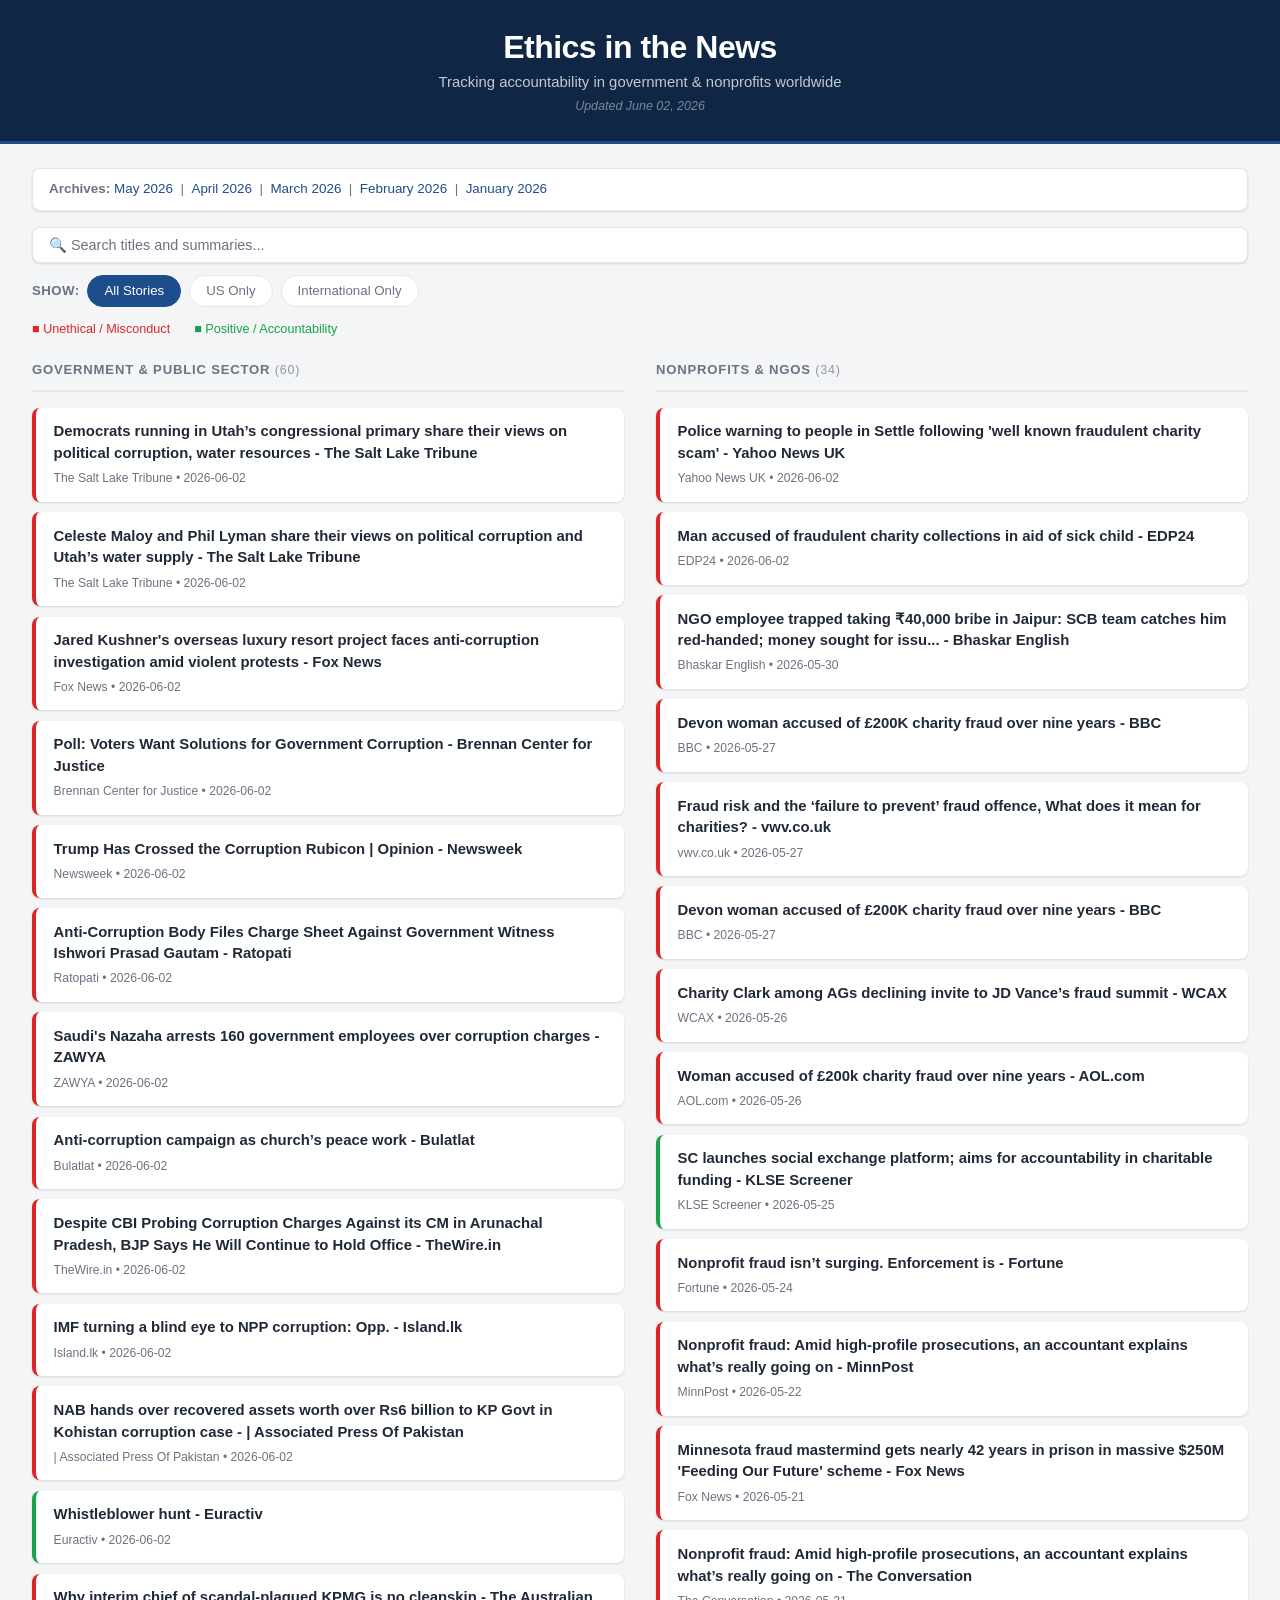
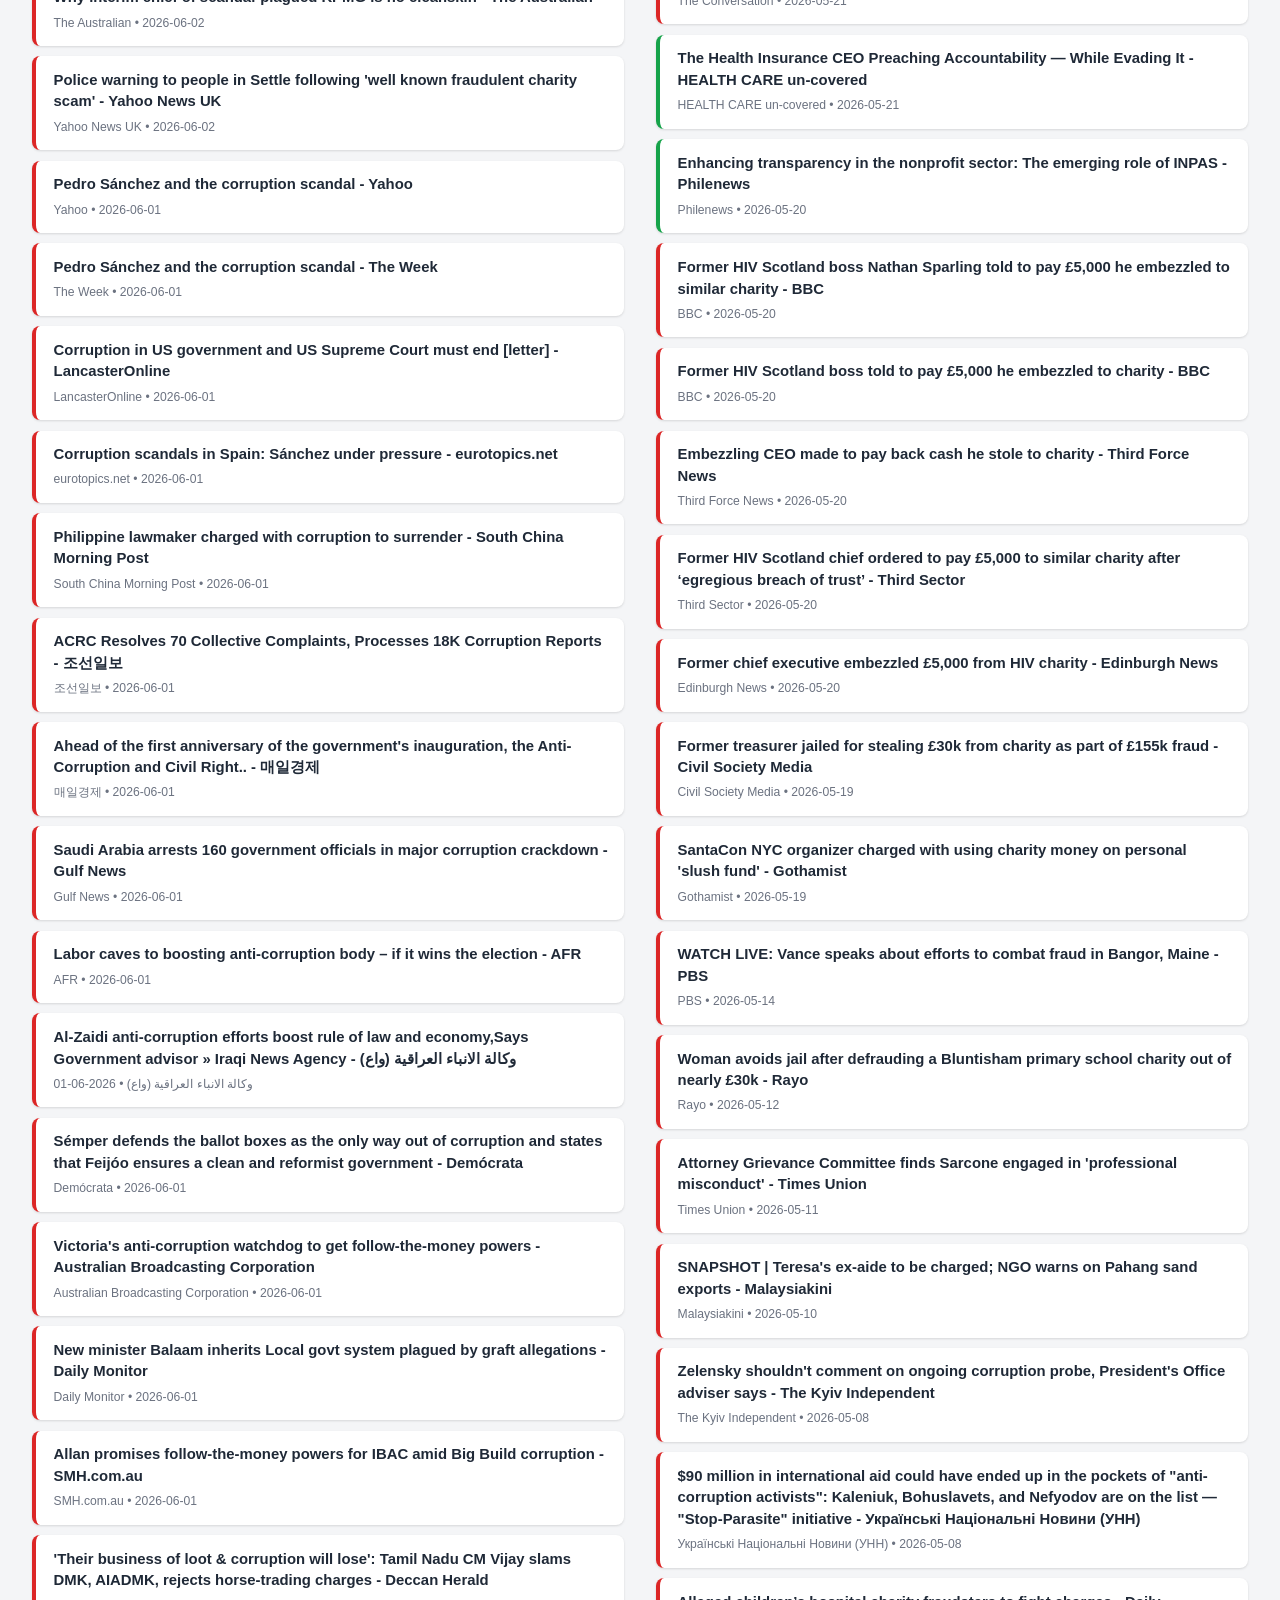
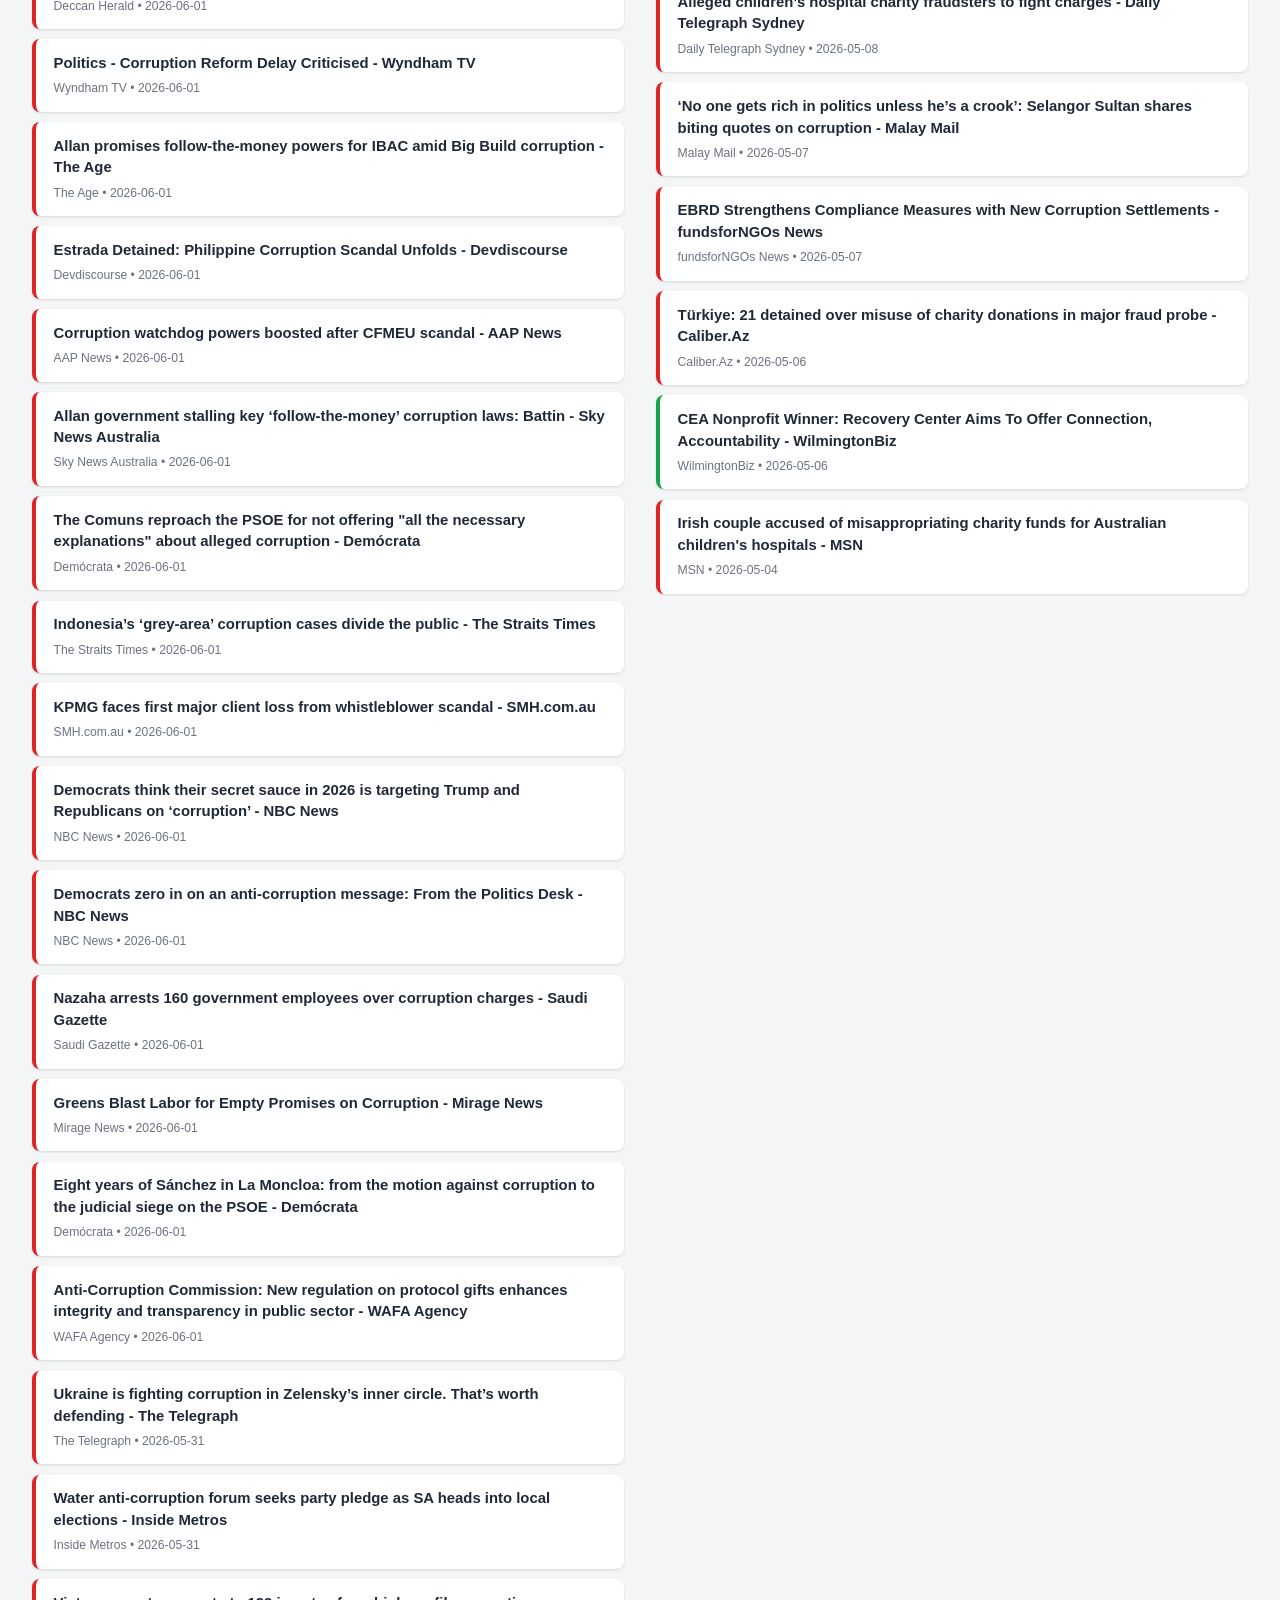
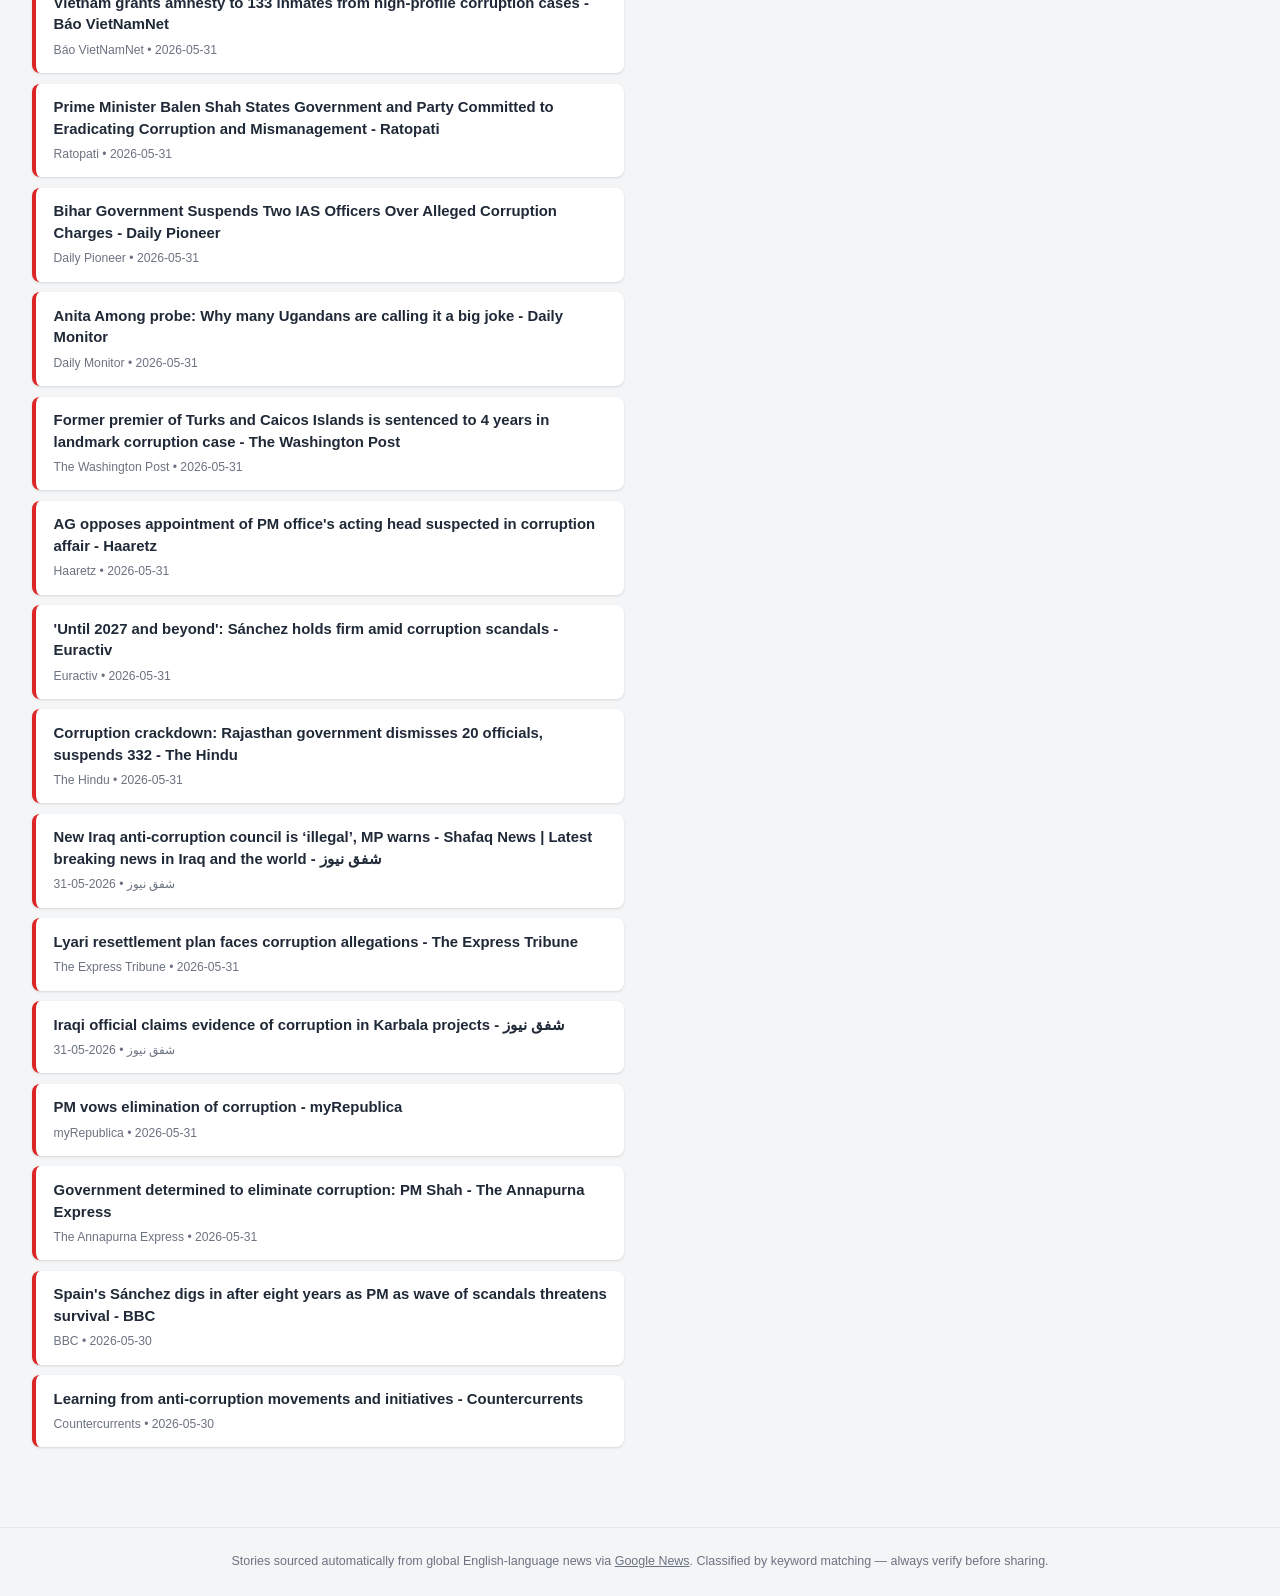
==== commit d0117de1: "Daily update: 2026-06-02" ====
--- a/index.html
+++ b/index.html
@@ -10,11 +10,11 @@
   <header>
     <h1>Ethics in the News</h1>
     <p class="subtitle">Tracking accountability in government &amp; nonprofits worldwide</p>
-    <p class="updated">Updated June 01, 2026</p>
+    <p class="updated">Updated June 02, 2026</p>
   </header>
 
   <main>
-    <nav class="archive-nav"><strong>Archives:</strong> <a href="archive/2026-04.html">April 2026</a> &nbsp;|&nbsp; <a href="archive/2026-03.html">March 2026</a> &nbsp;|&nbsp; <a href="archive/2026-02.html">February 2026</a> &nbsp;|&nbsp; <a href="archive/2026-01.html">January 2026</a></nav>
+    <nav class="archive-nav"><strong>Archives:</strong> <a href="archive/2026-05.html">May 2026</a> &nbsp;|&nbsp; <a href="archive/2026-04.html">April 2026</a> &nbsp;|&nbsp; <a href="archive/2026-03.html">March 2026</a> &nbsp;|&nbsp; <a href="archive/2026-02.html">February 2026</a> &nbsp;|&nbsp; <a href="archive/2026-01.html">January 2026</a></nav>
     
     <div class="search-bar">
   <input type="text" id="search-input" placeholder="&#128269; Search titles and summaries..." autocomplete="off" spellcheck="false">
@@ -34,7 +34,63 @@
       <section class="column" id="gov-column">
         <h2>Government &amp; Public Sector <span class="count">(60)</span></h2>
         <div class="tiles" id="gov-tiles">
-          <div class="tile tile-negative" data-us="false" data-searchtext="pedro sánchez and the corruption scandal - yahoo ">
+          <div class="tile tile-negative" data-us="true" data-searchtext="democrats running in utah’s congressional primary share their views on political corruption, water resources - the salt lake tribune ">
+  <a href="https://news.google.com/rss/articles/CBMihwFBVV95cUxNRTY3T3Z5Vkl0a1c5ZTlWSnVtWXZTQ3E5bVJyNnlXcHlmaTI5R3hoMlJORl91bGQ2TU5Kc1FWbE04cXU0MmFzU2tkakoxNHM5dTVlUVpOMWpRRE4ycGs0Z3MtOFFuR3RfSDBNMlpkeE8yRXlwSmRSMFROWXJobm8xb085bTFyUlU?oc=5" target="_blank" rel="noopener noreferrer" class="tile-title">Democrats running in Utah’s congressional primary share their views on political corruption, water resources - The Salt Lake Tribune</a>
+  <div class="tile-meta">The Salt Lake Tribune &bull; 2026-06-02</div>
+</div>
+<div class="tile tile-negative" data-us="true" data-searchtext="celeste maloy and phil lyman share their views on political corruption and utah’s water supply - the salt lake tribune ">
+  <a href="https://news.google.com/rss/articles/CBMiigFBVV95cUxPbFRMMm1pNjl3RlE4NDU4LUpDSFppNWozYVlxQ2QyRXlxVjNqYS02WGs2bHFMaU10am1HR25DWG9LaTMxVHZpYlg0T0RNek1TX2M3b2VKVmdsVHhydkh3d0dLNzdySkQ1aGhQS0diSHI0SlF0Y044WnRqVE5lUEJVNzRzZUZRYkN6Vmc?oc=5" target="_blank" rel="noopener noreferrer" class="tile-title">Celeste Maloy and Phil Lyman share their views on political corruption and Utah’s water supply - The Salt Lake Tribune</a>
+  <div class="tile-meta">The Salt Lake Tribune &bull; 2026-06-02</div>
+</div>
+<div class="tile tile-negative" data-us="false" data-searchtext="jared kushner&#x27;s overseas luxury resort project faces anti-corruption investigation amid violent protests - fox news ">
+  <a href="https://news.google.com/rss/articles/[base64]?oc=5" target="_blank" rel="noopener noreferrer" class="tile-title">Jared Kushner&#x27;s overseas luxury resort project faces anti-corruption investigation amid violent protests - Fox News</a>
+  <div class="tile-meta">Fox News &bull; 2026-06-02</div>
+</div>
+<div class="tile tile-negative" data-us="false" data-searchtext="poll: voters want solutions for government corruption - brennan center for justice ">
+  <a href="https://news.google.com/rss/articles/[base64]?oc=5" target="_blank" rel="noopener noreferrer" class="tile-title">Poll: Voters Want Solutions for Government Corruption - Brennan Center for Justice</a>
+  <div class="tile-meta">Brennan Center for Justice &bull; 2026-06-02</div>
+</div>
+<div class="tile tile-negative" data-us="false" data-searchtext="trump has crossed the corruption rubicon | opinion - newsweek ">
+  <a href="https://news.google.com/rss/articles/CBMiigFBVV95cUxNVk94YWNwUDNSa0RZZ1Jidnd1MGstVUZtVk1OMUIwVmRscTNfc195Z0Jrd3VSbEpTWGlXUmtYTm9wOHpFNEV5d3pRYjhrN3Z2MHFzNGt1ckFoQURYT0RLTG5pOGxSNjhTMGh2Tks3VGNyZERDTV9qWjdnMUhQc0hMOERMdVFKMmxoRUE?oc=5" target="_blank" rel="noopener noreferrer" class="tile-title">Trump Has Crossed the Corruption Rubicon | Opinion - Newsweek</a>
+  <div class="tile-meta">Newsweek &bull; 2026-06-02</div>
+</div>
+<div class="tile tile-negative" data-us="false" data-searchtext="anti-corruption body files charge sheet against government witness ishwori prasad gautam - ratopati ">
+  <a href="https://news.google.com/rss/articles/[base64]?oc=5" target="_blank" rel="noopener noreferrer" class="tile-title">Anti-Corruption Body Files Charge Sheet Against Government Witness Ishwori Prasad Gautam - Ratopati</a>
+  <div class="tile-meta">Ratopati &bull; 2026-06-02</div>
+</div>
+<div class="tile tile-negative" data-us="false" data-searchtext="saudi&#x27;s nazaha arrests 160 government employees over corruption charges - zawya ">
+  <a href="https://news.google.com/rss/articles/[base64]?oc=5" target="_blank" rel="noopener noreferrer" class="tile-title">Saudi&#x27;s Nazaha arrests 160 government employees over corruption charges - ZAWYA</a>
+  <div class="tile-meta">ZAWYA &bull; 2026-06-02</div>
+</div>
+<div class="tile tile-negative" data-us="false" data-searchtext="anti-corruption campaign as church’s peace work - bulatlat ">
+  <a href="https://news.google.com/rss/articles/CBMiiwFBVV95cUxPZUswYUplWnQ1WnZ4VU9JSWV1STVqb3hkUzFZRmNlaDFmclBKdEtSMmpjOXJ4eGw4YVZrZ0V0NS16Yk83aDQyWk9PeHAtTTJvZEVOTDVBVHh0TzEySzNJVDlweGtmelZlWEl4SVZoZ3F2U19lZk1JVUp0LVBhWEF3dXhUSG1xYURJQjdj?oc=5" target="_blank" rel="noopener noreferrer" class="tile-title">Anti-corruption campaign as church’s peace work - Bulatlat</a>
+  <div class="tile-meta">Bulatlat &bull; 2026-06-02</div>
+</div>
+<div class="tile tile-negative" data-us="false" data-searchtext="despite cbi probing corruption charges against its cm in arunachal pradesh, bjp says he will continue to hold office - thewire.in ">
+  <a href="https://news.google.com/rss/articles/[base64]?oc=5" target="_blank" rel="noopener noreferrer" class="tile-title">Despite CBI Probing Corruption Charges Against its CM in Arunachal Pradesh, BJP Says He Will Continue to Hold Office - TheWire.in</a>
+  <div class="tile-meta">TheWire.in &bull; 2026-06-02</div>
+</div>
+<div class="tile tile-negative" data-us="false" data-searchtext="imf turning a blind eye to npp corruption: opp. - island.lk ">
+  <a href="https://news.google.com/rss/articles/CBMicEFVX3lxTE5WNGg4aFRFS1hiZGZlTmxJakIxT3hMRExJZ2RsYWI3VUZtSXZOY2tSRUlaVWRoQ2lTSkR5QS1KS0pfSzRMMDRsWEdFRjZ0a29TOTM0Nm5TZGttUURMZVZjTzVnbC12cjFDa2JGQ0tZam0?oc=5" target="_blank" rel="noopener noreferrer" class="tile-title">IMF turning a blind eye to NPP corruption: Opp. - Island.lk</a>
+  <div class="tile-meta">Island.lk &bull; 2026-06-02</div>
+</div>
+<div class="tile tile-negative" data-us="false" data-searchtext="nab hands over recovered assets worth over rs6 billion to kp govt in kohistan corruption case - | associated press of pakistan ">
+  <a href="https://news.google.com/rss/articles/[base64]?oc=5" target="_blank" rel="noopener noreferrer" class="tile-title">NAB hands over recovered assets worth over Rs6 billion to KP Govt in Kohistan corruption case - | Associated Press Of Pakistan</a>
+  <div class="tile-meta">| Associated Press Of Pakistan &bull; 2026-06-02</div>
+</div>
+<div class="tile tile-positive" data-us="false" data-searchtext="whistleblower hunt - euractiv ">
+  <a href="https://news.google.com/rss/articles/CBMibEFVX3lxTE5ROGxvYWtOZVprMXVLUWFmb1FqUmpEX0JXbE9acnlpcmUxdWtORzFSR2xVTnlQMmNLdU1EZkVvRnJjV0VEcldfQU51dVJUaFk5X1dfamdZZjFCWDVxRnlNSy1JYXlDV1VYaVByRQ?oc=5" target="_blank" rel="noopener noreferrer" class="tile-title">Whistleblower hunt - Euractiv</a>
+  <div class="tile-meta">Euractiv &bull; 2026-06-02</div>
+</div>
+<div class="tile tile-negative" data-us="false" data-searchtext="why interim chief of scandal-plagued kpmg is no cleanskin - the australian ">
+  <a href="https://news.google.com/rss/articles/[base64]?oc=5" target="_blank" rel="noopener noreferrer" class="tile-title">Why interim chief of scandal-plagued KPMG is no cleanskin - The Australian</a>
+  <div class="tile-meta">The Australian &bull; 2026-06-02</div>
+</div>
+<div class="tile tile-negative" data-us="false" data-searchtext="police warning to people in settle following &#x27;well known fraudulent charity scam&#x27; - yahoo news uk ">
+  <a href="https://news.google.com/rss/articles/CBMihgFBVV95cUxNbng3ZGM1TGUwb05mX2ZMMWViQy1FVGl3cHZ4a1NSRmFrOFBWWEtVaS1RZnlYSkVvclFyTlRMcmpsaU0tUXZIQ01qeUhJVWFHWXo3M29sWFhlMHl3alNDcll2REtYMkJiMC1zVjFaTnNJYkJwWHhQenpVcFVjbS1CckZEdjdpZw?oc=5" target="_blank" rel="noopener noreferrer" class="tile-title">Police warning to people in Settle following &#x27;well known fraudulent charity scam&#x27; - Yahoo News UK</a>
+  <div class="tile-meta">Yahoo News UK &bull; 2026-06-02</div>
+</div>
+<div class="tile tile-negative" data-us="false" data-searchtext="pedro sánchez and the corruption scandal - yahoo ">
   <a href="https://news.google.com/rss/articles/[base64]?oc=5" target="_blank" rel="noopener noreferrer" class="tile-title">Pedro Sánchez and the corruption scandal - Yahoo</a>
   <div class="tile-meta">Yahoo &bull; 2026-06-01</div>
 </div>
@@ -126,6 +182,30 @@
   <a href="https://news.google.com/rss/articles/[base64]?oc=5" target="_blank" rel="noopener noreferrer" class="tile-title">KPMG faces first major client loss from whistleblower scandal - SMH.com.au</a>
   <div class="tile-meta">SMH.com.au &bull; 2026-06-01</div>
 </div>
+<div class="tile tile-negative" data-us="false" data-searchtext="democrats think their secret sauce in 2026 is targeting trump and republicans on ‘corruption’ - nbc news ">
+  <a href="https://news.google.com/rss/articles/[base64]?oc=5" target="_blank" rel="noopener noreferrer" class="tile-title">Democrats think their secret sauce in 2026 is targeting Trump and Republicans on ‘corruption’ - NBC News</a>
+  <div class="tile-meta">NBC News &bull; 2026-06-01</div>
+</div>
+<div class="tile tile-negative" data-us="false" data-searchtext="democrats zero in on an anti-corruption message: from the politics desk - nbc news ">
+  <a href="https://news.google.com/rss/articles/[base64]?oc=5" target="_blank" rel="noopener noreferrer" class="tile-title">Democrats zero in on an anti-corruption message: From the Politics Desk - NBC News</a>
+  <div class="tile-meta">NBC News &bull; 2026-06-01</div>
+</div>
+<div class="tile tile-negative" data-us="false" data-searchtext="nazaha arrests 160 government employees over corruption charges - saudi gazette ">
+  <a href="https://news.google.com/rss/articles/CBMiVEFVX3lxTFBta01Dc1VmTXh4bUd5dUNudTJSUVNxRjdkWjh2c0xwTEw3MUtOWjV3b2hkV2Q3LUg4RFRFdTctU29fN2gzZnV3N1BMdUctSTdMVjhTOA?oc=5" target="_blank" rel="noopener noreferrer" class="tile-title">Nazaha arrests 160 government employees over corruption charges - Saudi Gazette</a>
+  <div class="tile-meta">Saudi Gazette &bull; 2026-06-01</div>
+</div>
+<div class="tile tile-negative" data-us="false" data-searchtext="greens blast labor for empty promises on corruption - mirage news ">
+  <a href="https://news.google.com/rss/articles/CBMiggFBVV95cUxNMDNnZHZHdHZUU2sxRWhlUkZPQ2tRQkR6WUVsRHRjajdWUjRDMmVPMHg1OHd1dW9mMHVEbzNaYkxXUVZMaV8tcU9FbGVEYkFhVkpvZUU0UG1TZ2I5Wnkybmg2anBXWlpVWTUyRkdsRFRDUGMwRDNpZ29FbXBIVlpjbGVB?oc=5" target="_blank" rel="noopener noreferrer" class="tile-title">Greens Blast Labor for Empty Promises on Corruption - Mirage News</a>
+  <div class="tile-meta">Mirage News &bull; 2026-06-01</div>
+</div>
+<div class="tile tile-negative" data-us="false" data-searchtext="eight years of sánchez in la moncloa: from the motion against corruption to the judicial siege on the psoe - demócrata ">
+  <a href="https://news.google.com/rss/articles/[base64]?oc=5" target="_blank" rel="noopener noreferrer" class="tile-title">Eight years of Sánchez in La Moncloa: from the motion against corruption to the judicial siege on the PSOE - Demócrata</a>
+  <div class="tile-meta">Demócrata &bull; 2026-06-01</div>
+</div>
+<div class="tile tile-negative" data-us="false" data-searchtext="anti-corruption commission: new regulation on protocol gifts enhances integrity and transparency in public sector - wafa agency ">
+  <a href="https://news.google.com/rss/articles/CBMiV0FVX3lxTFB2S213QTd3OVFXQV9RWXhtU0ZDTWItajF3UlBFWDRhWjBJa0Z6OVFPeTR3dDk2dFdoMzNtbkdadi1EQXhHNWViQ1dTMmRqMGRhSEctQzE4bw?oc=5" target="_blank" rel="noopener noreferrer" class="tile-title">Anti-Corruption Commission: New regulation on protocol gifts enhances integrity and transparency in public sector - WAFA Agency</a>
+  <div class="tile-meta">WAFA Agency &bull; 2026-06-01</div>
+</div>
 <div class="tile tile-negative" data-us="false" data-searchtext="ukraine is fighting corruption in zelensky’s inner circle. that’s worth defending - the telegraph ">
   <a href="https://news.google.com/rss/articles/[base64]?oc=5" target="_blank" rel="noopener noreferrer" class="tile-title">Ukraine is fighting corruption in Zelensky’s inner circle. That’s worth defending - The Telegraph</a>
   <div class="tile-meta">The Telegraph &bull; 2026-05-31</div>
@@ -182,6 +262,10 @@
   <a href="https://news.google.com/rss/articles/[base64]?oc=5" target="_blank" rel="noopener noreferrer" class="tile-title">PM vows elimination of corruption - myRepublica</a>
   <div class="tile-meta">myRepublica &bull; 2026-05-31</div>
 </div>
+<div class="tile tile-negative" data-us="false" data-searchtext="government determined to eliminate corruption: pm shah - the annapurna express ">
+  <a href="https://news.google.com/rss/articles/CBMiV0FVX3lxTE1DYm5feUhUd0ZzcFJHTGNpbGY1NVI1bjRnXzUtV0NJMWJKSXdONVRnY1JpVndOQm00SnN4RF9Vb21fY1RvZEJvR1ZDOWpRYmZvZ3BqT0s1SQ?oc=5" target="_blank" rel="noopener noreferrer" class="tile-title">Government determined to eliminate corruption: PM Shah - The Annapurna Express</a>
+  <div class="tile-meta">The Annapurna Express &bull; 2026-05-31</div>
+</div>
 <div class="tile tile-negative" data-us="false" data-searchtext="spain&#x27;s sánchez digs in after eight years as pm as wave of scandals threatens survival - bbc ">
   <a href="https://news.google.com/rss/articles/CBMiWkFVX3lxTE56aXNvVy1hNlcwRWRkMVBCdUM2OWJ6SzhBa3FnT2YtaGJPM0FuNWx6LVZnZXpvdlJhWXRKM3JiQ2xqMUhpSGROdWsxR3dXcE5JVHlab3RnTDdJUQ?oc=5" target="_blank" rel="noopener noreferrer" class="tile-title">Spain&#x27;s Sánchez digs in after eight years as PM as wave of scandals threatens survival - BBC</a>
   <div class="tile-meta">BBC &bull; 2026-05-30</div>
@@ -189,98 +273,22 @@
 <div class="tile tile-negative" data-us="false" data-searchtext="learning from anti-corruption movements and initiatives - countercurrents ">
   <a href="https://news.google.com/rss/articles/[base64]?oc=5" target="_blank" rel="noopener noreferrer" class="tile-title">Learning from anti-corruption movements and initiatives - Countercurrents</a>
   <div class="tile-meta">Countercurrents &bull; 2026-05-30</div>
-</div>
-<div class="tile tile-negative" data-us="false" data-searchtext="‘people were tired of corruption’ - the statesman ">
-  <a href="https://news.google.com/rss/articles/[base64]?oc=5" target="_blank" rel="noopener noreferrer" class="tile-title">‘People were tired of corruption’ - The Statesman</a>
-  <div class="tile-meta">The Statesman &bull; 2026-05-30</div>
-</div>
-<div class="tile tile-negative" data-us="false" data-searchtext="poverty, corruption and the civil service law - the guardian nigeria news ">
-  <a href="https://news.google.com/rss/articles/CBMijAFBVV95cUxPMzZ6cVNSaXU1SVhUN3ZlZnlySVJCLXNuQWRmUG9uMGxlYzRFRDl5ek56TXl3Sk50UU4waGc4TFRDa1BsT0dKcmhKOWdYdHI2cGYya0ZmVmRlMUdWQkpnWUp6c0VzeU5wZF9LejlIQS03SUs0ckJaUGN6ZnRUa3JpMUZ3UG50Sm02S0hVMQ?oc=5" target="_blank" rel="noopener noreferrer" class="tile-title">Poverty, Corruption And The Civil Service Law - The Guardian Nigeria News</a>
-  <div class="tile-meta">The Guardian Nigeria News &bull; 2026-05-30</div>
-</div>
-<div class="tile tile-negative" data-us="false" data-searchtext="mkhwanazi says sa at corruption crossroads, while accepting newsmaker of the year award - inside politics south africa ">
-  <a href="https://news.google.com/rss/articles/[base64]?oc=5" target="_blank" rel="noopener noreferrer" class="tile-title">Mkhwanazi says SA at corruption crossroads, while accepting Newsmaker of the Year award - Inside Politics South Africa</a>
-  <div class="tile-meta">Inside Politics South Africa &bull; 2026-05-30</div>
-</div>
-<div class="tile tile-negative" data-us="false" data-searchtext="the beauty of corruption – part ii - daily monitor ">
-  <a href="https://news.google.com/rss/articles/[base64]?oc=5" target="_blank" rel="noopener noreferrer" class="tile-title">The beauty of corruption – Part II - Daily Monitor</a>
-  <div class="tile-meta">Daily Monitor &bull; 2026-05-30</div>
-</div>
-<div class="tile tile-negative" data-us="false" data-searchtext="mapped: the world’s most and least corrupt countries - visual capitalist ">
-  <a href="https://news.google.com/rss/articles/CBMifkFVX3lxTE9fcDNHeW5zT3hsQzVqdGNDdjFmWVkyRjJSeUI3TURueG1hN1VpMUhtekQ3QW9DVEpJNXZiX2loYXVpeGZJSjZGajRxYUdnc1Z1dnQxQkNxUHlDR2hZSUtScEJfcmpIb2pTdmpVdFVESEJFcDBkX1pITnBhX1R1UQ?oc=5" target="_blank" rel="noopener noreferrer" class="tile-title">Mapped: The World’s Most and Least Corrupt Countries - Visual Capitalist</a>
-  <div class="tile-meta">Visual Capitalist &bull; 2026-05-30</div>
-</div>
-<div class="tile tile-negative" data-us="false" data-searchtext="guatemala’s pact of the corrupt helps explain chavismo - caracas chronicles ">
-  <a href="https://news.google.com/rss/articles/[base64]?oc=5" target="_blank" rel="noopener noreferrer" class="tile-title">Guatemala’s Pact of the Corrupt Helps Explain Chavismo - Caracas Chronicles</a>
-  <div class="tile-meta">Caracas Chronicles &bull; 2026-05-30</div>
-</div>
-<div class="tile tile-negative" data-us="false" data-searchtext="former premier of turks and caicos islands is sentenced to 4 years in landmark corruption case - citynews toronto ">
-  <a href="https://news.google.com/rss/articles/[base64]?oc=5" target="_blank" rel="noopener noreferrer" class="tile-title">Former premier of Turks and Caicos Islands is sentenced to 4 years in landmark corruption case - CityNews Toronto</a>
-  <div class="tile-meta">CityNews Toronto &bull; 2026-05-30</div>
-</div>
-<div class="tile tile-negative" data-us="false" data-searchtext="former turks and caicos premier jailed in landmark caribbean corruption case - greater belize media ">
-  <a href="https://news.google.com/rss/articles/[base64]?oc=5" target="_blank" rel="noopener noreferrer" class="tile-title">Former Turks and Caicos Premier Jailed in Landmark Caribbean Corruption Case - Greater Belize Media</a>
-  <div class="tile-meta">Greater Belize Media &bull; 2026-05-30</div>
-</div>
-<div class="tile tile-negative" data-us="false" data-searchtext="‘super corruption government’ is coming to exist: chalavadi narayanaswamy - the hindu ">
-  <a href="https://news.google.com/rss/articles/[base64]?oc=5" target="_blank" rel="noopener noreferrer" class="tile-title">‘Super corruption government’ is coming to exist: Chalavadi Narayanaswamy - The Hindu</a>
-  <div class="tile-meta">The Hindu &bull; 2026-05-30</div>
-</div>
-<div class="tile tile-negative" data-us="false" data-searchtext="bihar government suspends two ias officers over corruption charges - the hindu ">
-  <a href="https://news.google.com/rss/articles/[base64]?oc=5" target="_blank" rel="noopener noreferrer" class="tile-title">Bihar government suspends two IAS officers over corruption charges - The Hindu</a>
-  <div class="tile-meta">The Hindu &bull; 2026-05-30</div>
-</div>
-<div class="tile tile-negative" data-us="false" data-searchtext="iraq&#x27;s pm creates anti-corruption council with power to refer to court - شفق نيوز ">
-  <a href="https://news.google.com/rss/articles/[base64]?oc=5" target="_blank" rel="noopener noreferrer" class="tile-title">Iraq&#x27;s PM creates anti-corruption council with power to refer to court - شفق نيوز</a>
-  <div class="tile-meta">شفق نيوز &bull; 2026-05-30</div>
-</div>
-<div class="tile tile-negative" data-us="false" data-searchtext="spain&#x27;s corruption investigations reach brussels: how is the eu reacting? - escudo digital ">
-  <a href="https://news.google.com/rss/articles/[base64]?oc=5" target="_blank" rel="noopener noreferrer" class="tile-title">Spain&#x27;s corruption investigations reach Brussels: How is the EU reacting? - Escudo Digital</a>
-  <div class="tile-meta">Escudo Digital &bull; 2026-05-30</div>
-</div>
-<div class="tile tile-negative" data-us="false" data-searchtext="when the rupee’s value keeps falling, govt servants grow more corrupt: pheroze j. shroff - theprint ">
-  <a href="https://news.google.com/rss/articles/[base64]?oc=5" target="_blank" rel="noopener noreferrer" class="tile-title">When the rupee’s value keeps falling, govt servants grow more corrupt: Pheroze J. Shroff - ThePrint</a>
-  <div class="tile-meta">ThePrint &bull; 2026-05-30</div>
-</div>
-<div class="tile tile-negative" data-us="false" data-searchtext="nba player terry rozier hit with new bribery charges in sports gambling sting - brooklyn eagle ">
-  <a href="https://news.google.com/rss/articles/[base64]?oc=5" target="_blank" rel="noopener noreferrer" class="tile-title">NBA player Terry Rozier hit with new bribery charges in sports gambling sting - Brooklyn Eagle</a>
-  <div class="tile-meta">Brooklyn Eagle &bull; 2026-05-30</div>
-</div>
-<div class="tile tile-negative" data-us="false" data-searchtext="gangster capitalism and corruption in trump’s america - counterpunch.org ">
-  <a href="https://news.google.com/rss/articles/[base64]?oc=5" target="_blank" rel="noopener noreferrer" class="tile-title">Gangster Capitalism and Corruption in Trump’s America - CounterPunch.org</a>
-  <div class="tile-meta">CounterPunch.org &bull; 2026-05-29</div>
-</div>
-<div class="tile tile-negative" data-us="false" data-searchtext="dr. oz vows crackdown on medicare fraud: ‘they know we’re coming after them’ - newsnation ">
-  <a href="https://news.google.com/rss/articles/[base64]?oc=5" target="_blank" rel="noopener noreferrer" class="tile-title">Dr. Oz vows crackdown on Medicare fraud: ‘They know we’re coming after them’ - NewsNation</a>
-  <div class="tile-meta">NewsNation &bull; 2026-05-29</div>
-</div>
-<div class="tile tile-negative" data-us="false" data-searchtext="trump’s corruption is unprecedented - counterpunch.org ">
-  <a href="https://news.google.com/rss/articles/CBMigAFBVV95cUxQYlVJSUpGd1RpajY4VHItMEVNdkIzSmZpdXExOWZqNVY3RTJHeFJCMFVLbUFITV9rNlJPY3JTd09ISm03VEg5MTFEV2l3eTdVVEZJNjJCYUtlLVNFNjRubnhVaVFDWk5mNUVaaWFZQlpPRmV4LURJd20tQ1BrdmVpeA?oc=5" target="_blank" rel="noopener noreferrer" class="tile-title">Trump’s Corruption is Unprecedented - CounterPunch.org</a>
-  <div class="tile-meta">CounterPunch.org &bull; 2026-05-29</div>
-</div>
-<div class="tile tile-negative" data-us="false" data-searchtext="church leaders warn against ‘selective accountability’ amid corruption controversies in philippines - herald malaysia online ">
-  <a href="https://news.google.com/rss/articles/[base64]?oc=5" target="_blank" rel="noopener noreferrer" class="tile-title">Church leaders warn against ‘selective accountability’ amid corruption controversies in Philippines - Herald Malaysia Online</a>
-  <div class="tile-meta">Herald Malaysia Online &bull; 2026-05-29</div>
-</div>
-<div class="tile tile-negative" data-us="false" data-searchtext="spain&#x27;s sanchez running out of road as corruption probes stack up - global banking &amp; finance review ">
-  <a href="https://news.google.com/rss/articles/[base64]?oc=5" target="_blank" rel="noopener noreferrer" class="tile-title">Spain&#x27;s Sanchez running out of road as corruption probes stack up - Global Banking &amp; Finance Review</a>
-  <div class="tile-meta">Global Banking &amp; Finance Review &bull; 2026-05-29</div>
-</div>
-<div class="tile tile-negative" data-us="true" data-searchtext="letter: will trump corruption define the u.s. for generations? - terre haute tribune-star ">
-  <a href="https://news.google.com/rss/articles/[base64]?oc=5" target="_blank" rel="noopener noreferrer" class="tile-title">Letter: Will Trump corruption define the U.S. for generations? - Terre Haute Tribune-Star</a>
-  <div class="tile-meta">Terre Haute Tribune-Star &bull; 2026-05-29</div>
-</div>
-<div class="tile tile-negative" data-us="false" data-searchtext="political scandal erodes sanchez&#x27;s government amid corruption accusations - devdiscourse ">
-  <a href="https://news.google.com/rss/articles/[base64]?oc=5" target="_blank" rel="noopener noreferrer" class="tile-title">Political Scandal Erodes Sanchez&#x27;s Government Amid Corruption Accusations - Devdiscourse</a>
-  <div class="tile-meta">Devdiscourse &bull; 2026-05-29</div>
 </div>
         </div>
       </section>
 
       <section class="column" id="ngo-column">
-        <h2>Nonprofits &amp; NGOs <span class="count">(35)</span></h2>
+        <h2>Nonprofits &amp; NGOs <span class="count">(34)</span></h2>
         <div class="tiles" id="ngo-tiles">
-          <div class="tile tile-negative" data-us="false" data-searchtext="ngo employee trapped taking ₹40,000 bribe in jaipur: scb team catches him red-handed; money sought for issu... - bhaskar english ">
+          <div class="tile tile-negative" data-us="false" data-searchtext="police warning to people in settle following &#x27;well known fraudulent charity scam&#x27; - yahoo news uk ">
+  <a href="https://news.google.com/rss/articles/CBMihgFBVV95cUxNbng3ZGM1TGUwb05mX2ZMMWViQy1FVGl3cHZ4a1NSRmFrOFBWWEtVaS1RZnlYSkVvclFyTlRMcmpsaU0tUXZIQ01qeUhJVWFHWXo3M29sWFhlMHl3alNDcll2REtYMkJiMC1zVjFaTnNJYkJwWHhQenpVcFVjbS1CckZEdjdpZw?oc=5" target="_blank" rel="noopener noreferrer" class="tile-title">Police warning to people in Settle following &#x27;well known fraudulent charity scam&#x27; - Yahoo News UK</a>
+  <div class="tile-meta">Yahoo News UK &bull; 2026-06-02</div>
+</div>
+<div class="tile tile-negative" data-us="false" data-searchtext="man accused of fraudulent charity collections in aid of sick child - edp24 ">
+  <a href="https://news.google.com/rss/articles/[base64]?oc=5" target="_blank" rel="noopener noreferrer" class="tile-title">Man accused of fraudulent charity collections in aid of sick child - EDP24</a>
+  <div class="tile-meta">EDP24 &bull; 2026-06-02</div>
+</div>
+<div class="tile tile-negative" data-us="false" data-searchtext="ngo employee trapped taking ₹40,000 bribe in jaipur: scb team catches him red-handed; money sought for issu... - bhaskar english ">
   <a href="https://news.google.com/rss/articles/[base64]?oc=5" target="_blank" rel="noopener noreferrer" class="tile-title">NGO employee trapped taking ₹40,000 bribe in Jaipur: SCB team catches him red-handed; money sought for issu... - Bhaskar English</a>
   <div class="tile-meta">Bhaskar English &bull; 2026-05-30</div>
 </div>
@@ -407,18 +415,6 @@
 <div class="tile tile-negative" data-us="false" data-searchtext="irish couple accused of misappropriating charity funds for australian children&#x27;s hospitals - msn ">
   <a href="https://news.google.com/rss/articles/[base64]?oc=5" target="_blank" rel="noopener noreferrer" class="tile-title">Irish couple accused of misappropriating charity funds for Australian children&#x27;s hospitals - MSN</a>
   <div class="tile-meta">MSN &bull; 2026-05-04</div>
-</div>
-<div class="tile tile-negative" data-us="false" data-searchtext="charity today alerting charities to rise in invoice fraud across the uk - charity today news ">
-  <a href="https://news.google.com/rss/articles/[base64]?oc=5" target="_blank" rel="noopener noreferrer" class="tile-title">Charity Today alerting charities to rise in invoice fraud across the UK - Charity Today News</a>
-  <div class="tile-meta">Charity Today News &bull; 2026-05-02</div>
-</div>
-<div class="tile tile-negative" data-us="true" data-searchtext="ramstad: minnesotans shouldn’t lose faith in their charities. they’re not driving the fraud. - star tribune ">
-  <a href="https://news.google.com/rss/articles/[base64]?oc=5" target="_blank" rel="noopener noreferrer" class="tile-title">Ramstad: Minnesotans shouldn’t lose faith in their charities. They’re not driving the fraud. - Star Tribune</a>
-  <div class="tile-meta">Star Tribune &bull; 2026-05-02</div>
-</div>
-<div class="tile tile-negative" data-us="false" data-searchtext="irish couple accused of misappropriating charity funds for australian children&#x27;s hospitals - msn ">
-  <a href="https://news.google.com/rss/articles/[base64]?oc=5" target="_blank" rel="noopener noreferrer" class="tile-title">Irish couple accused of misappropriating charity funds for Australian children&#x27;s hospitals - MSN</a>
-  <div class="tile-meta">MSN &bull; 2026-05-02</div>
 </div>
         </div>
       </section>
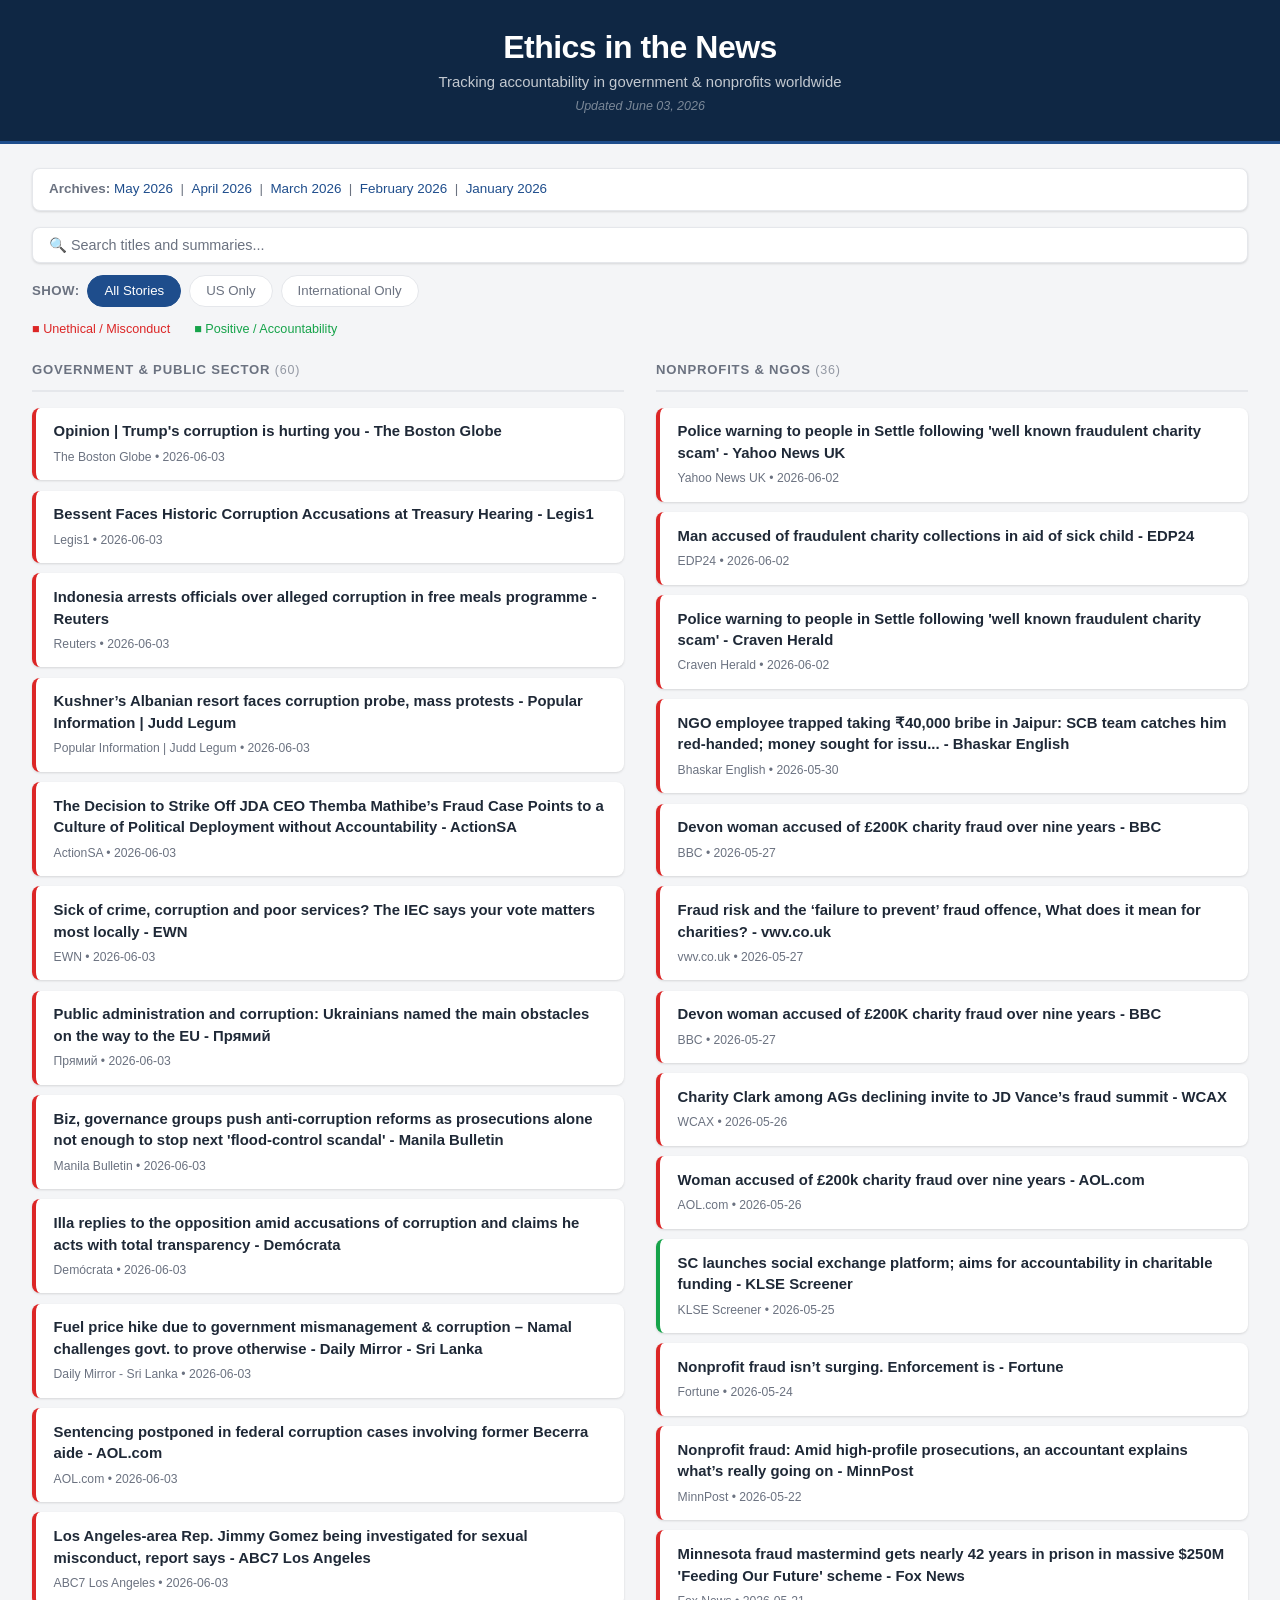
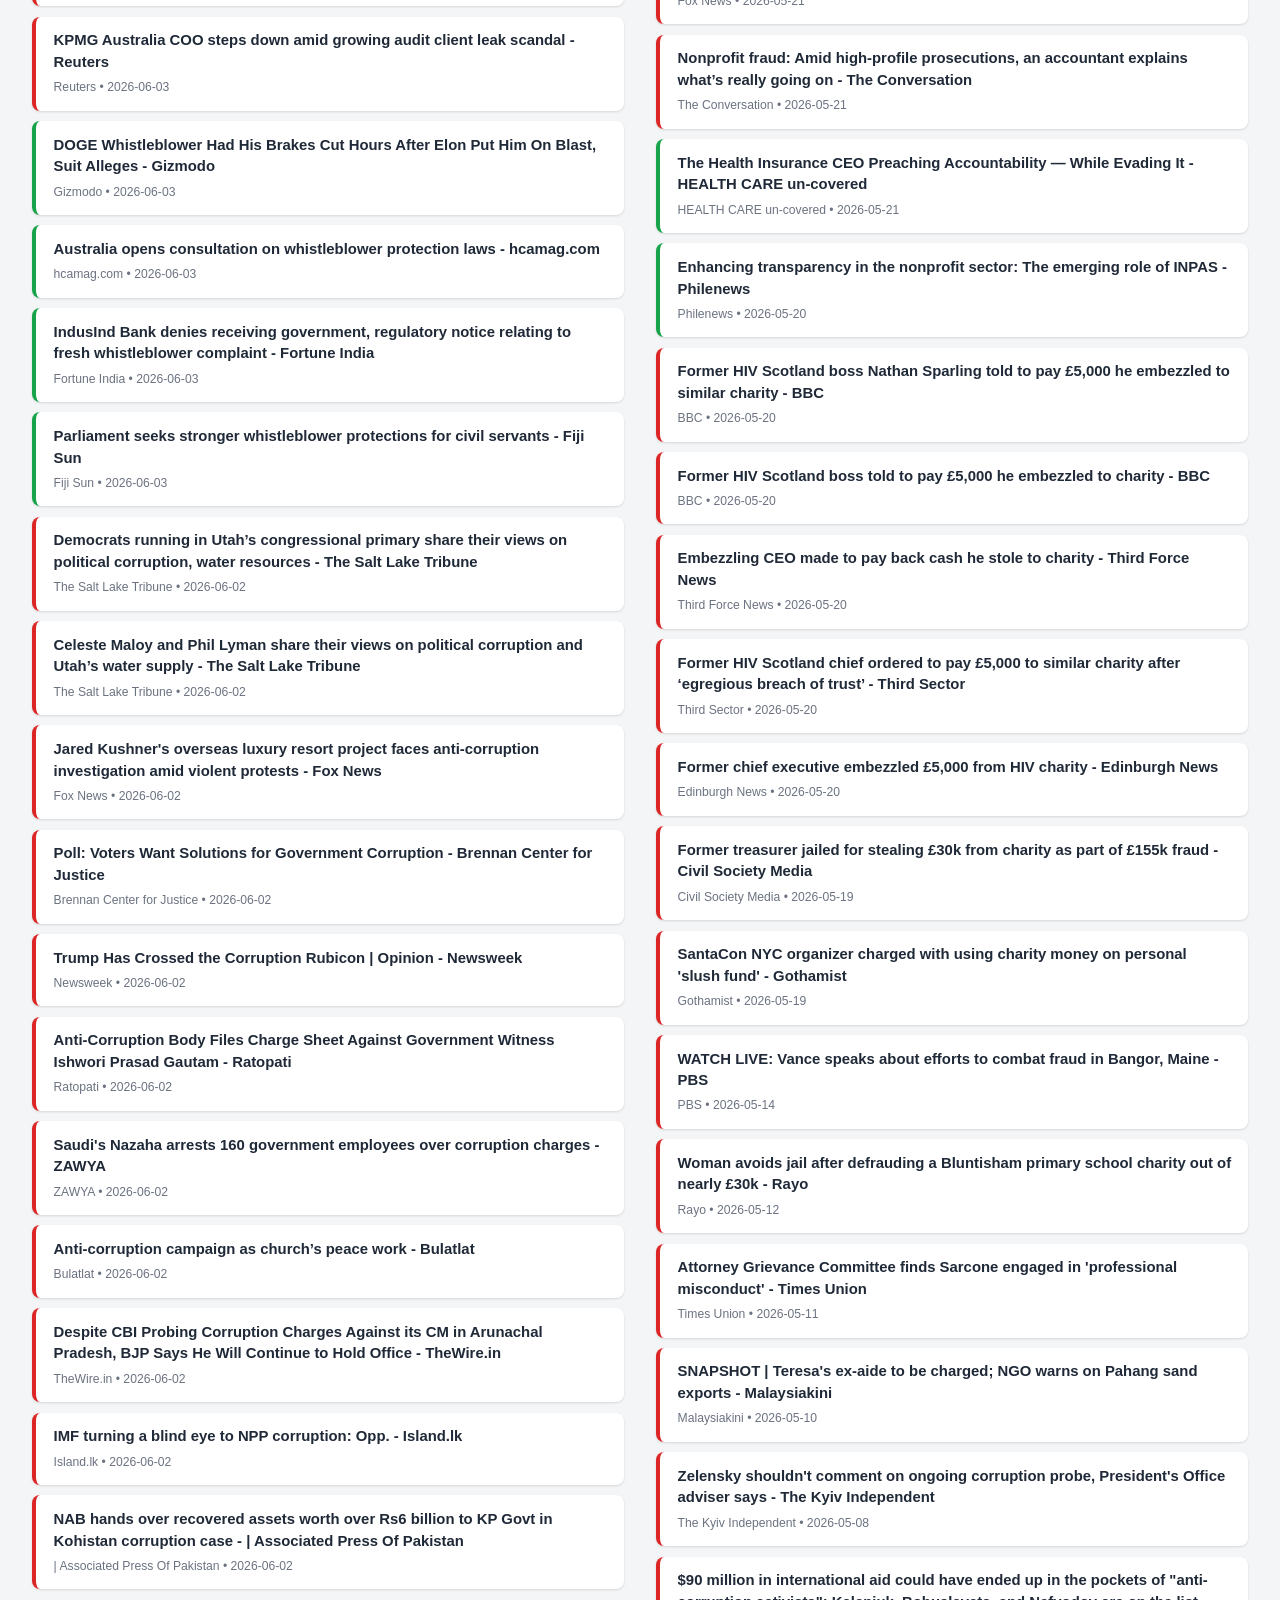
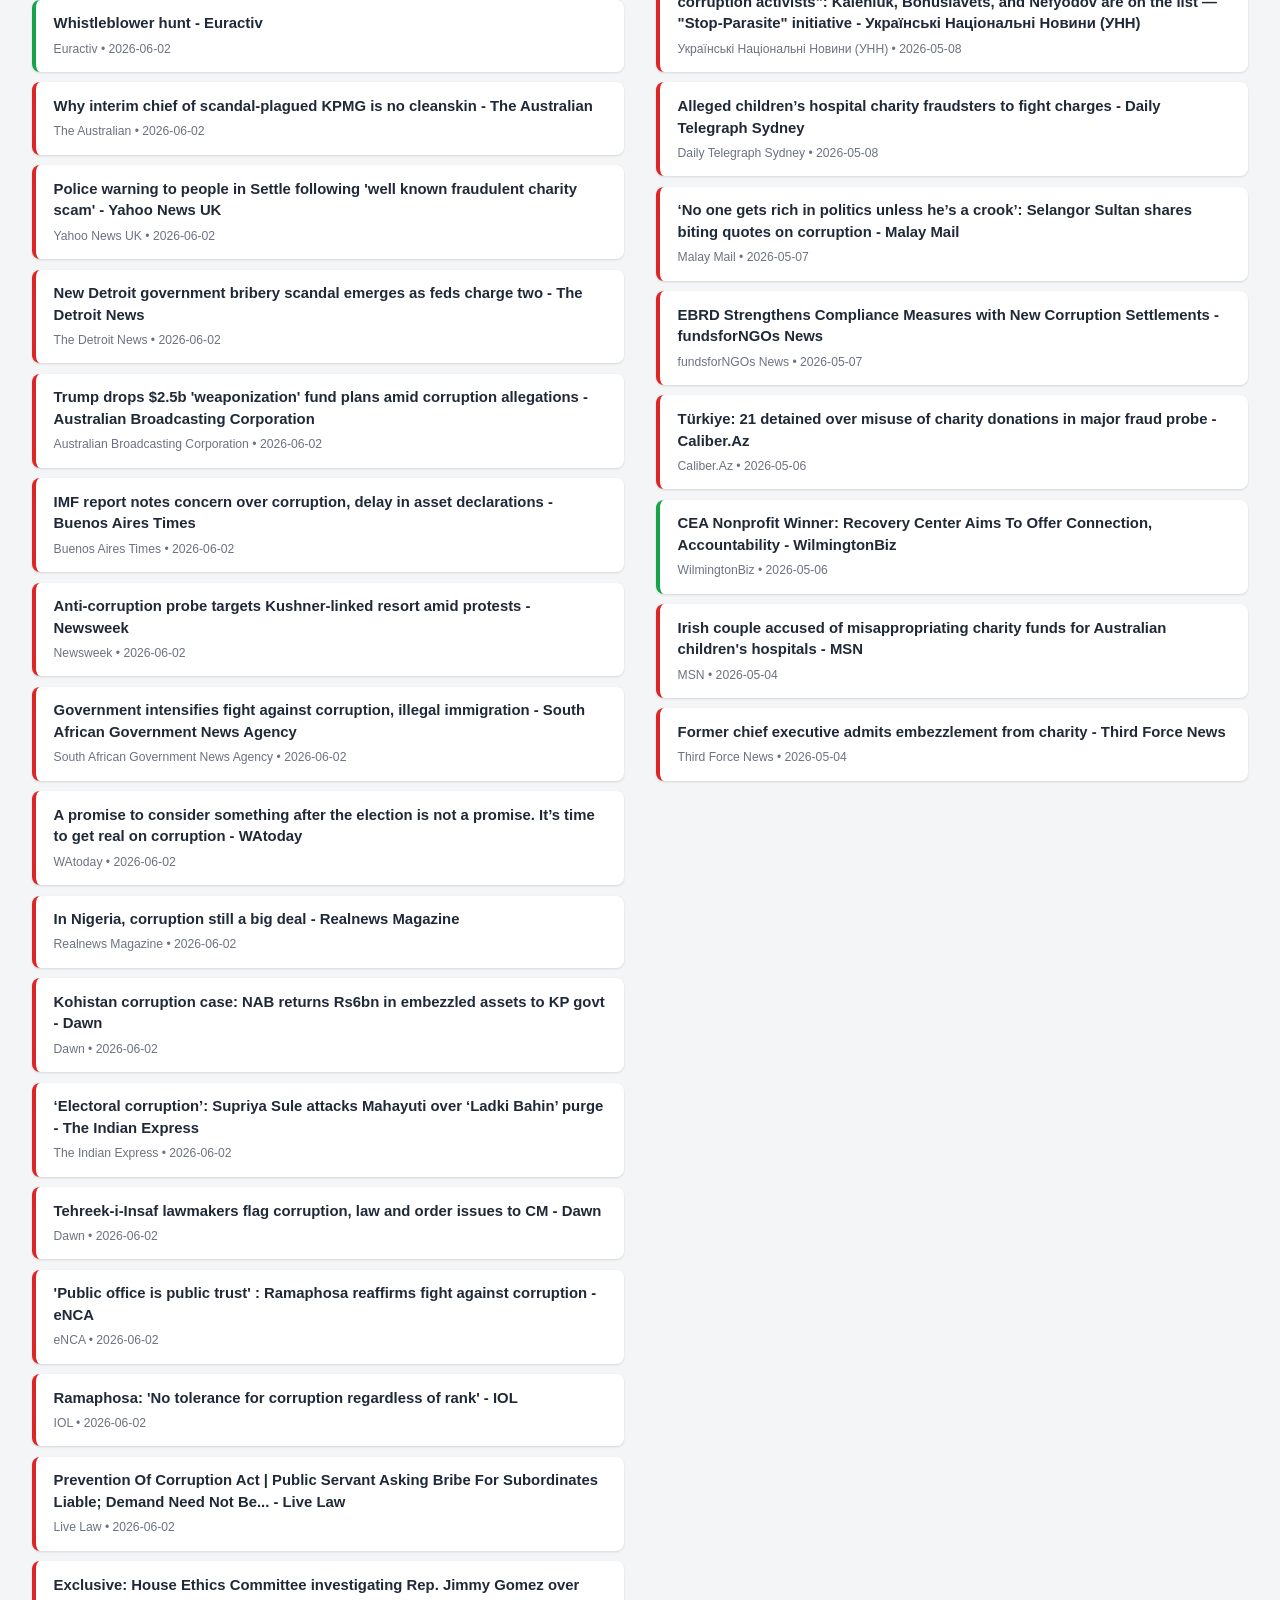
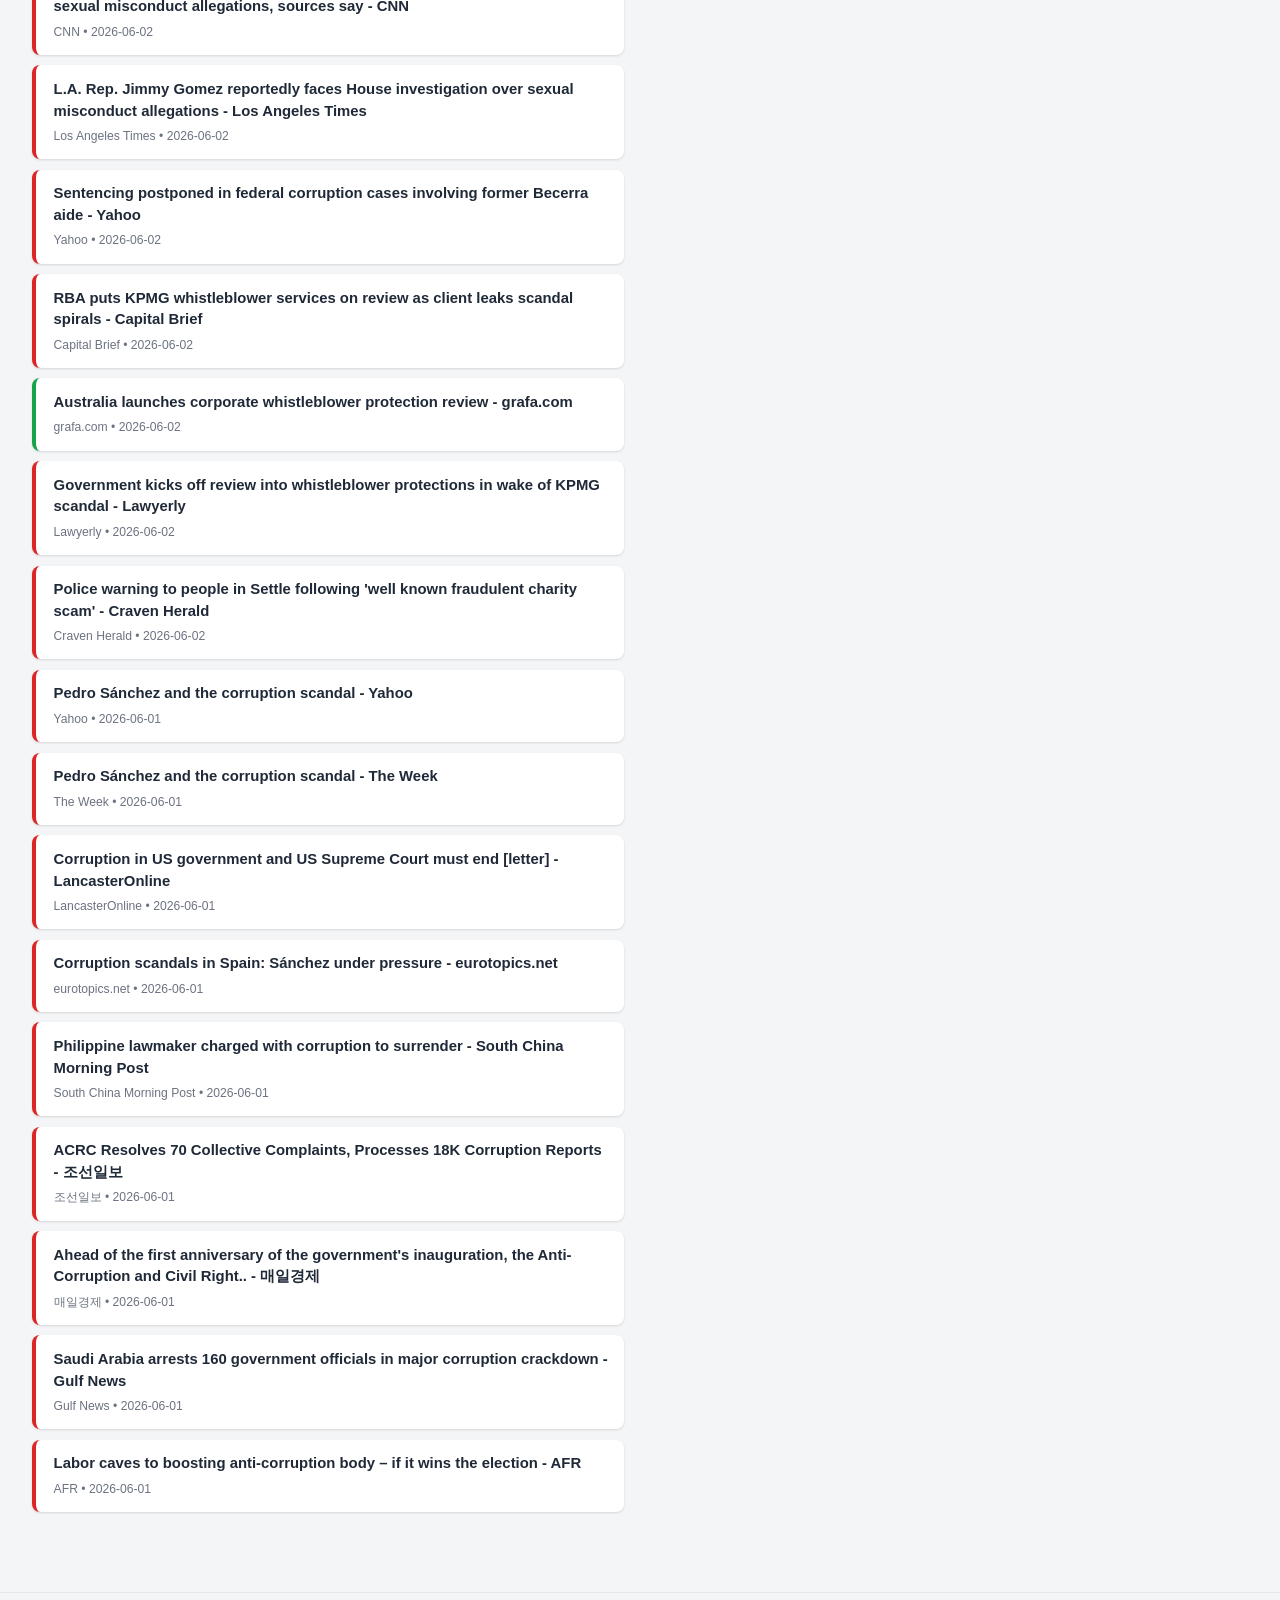
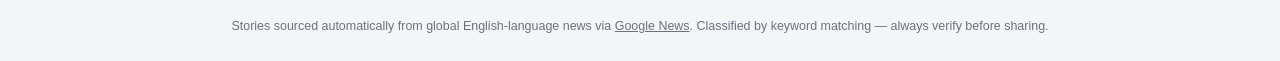
==== commit 09fa80bf: "Daily update: 2026-06-03" ====
--- a/index.html
+++ b/index.html
@@ -10,7 +10,7 @@
   <header>
     <h1>Ethics in the News</h1>
     <p class="subtitle">Tracking accountability in government &amp; nonprofits worldwide</p>
-    <p class="updated">Updated June 02, 2026</p>
+    <p class="updated">Updated June 03, 2026</p>
   </header>
 
   <main>
@@ -34,7 +34,75 @@
       <section class="column" id="gov-column">
         <h2>Government &amp; Public Sector <span class="count">(60)</span></h2>
         <div class="tiles" id="gov-tiles">
-          <div class="tile tile-negative" data-us="true" data-searchtext="democrats running in utah’s congressional primary share their views on political corruption, water resources - the salt lake tribune ">
+          <div class="tile tile-negative" data-us="false" data-searchtext="opinion | trump&#x27;s corruption is hurting you - the boston globe ">
+  <a href="https://news.google.com/rss/articles/CBMiggFBVV95cUxQN3hXX0p6R0YxTGV0TE94WDhrcG5iTHNhaXNURU1pQTV5NDJlOGtqalNBZUNxUms4by1FTjZpR1ZQdEw5SEhqNktsa2lDSGpQaDZwUTQzc0syaXBFYnoxbmYxU3gxMXRvUXp0Qk5PbGRjRVJzaEZhdUMwbHZLN0xtOFdB?oc=5" target="_blank" rel="noopener noreferrer" class="tile-title">Opinion | Trump&#x27;s corruption is hurting you - The Boston Globe</a>
+  <div class="tile-meta">The Boston Globe &bull; 2026-06-03</div>
+</div>
+<div class="tile tile-negative" data-us="false" data-searchtext="bessent faces historic corruption accusations at treasury hearing - legis1 ">
+  <a href="https://news.google.com/rss/articles/CBMic0FVX3lxTE51YlRGMGViR3FtR1RJVXdmMmhHYy02eHN5VW9zUGU3bC1TbmlHVW5Fc1ZjQTAtVjNURWE3UURYQ2puVWZ0b0ZTXzAyYmNFUDl2Sy1HUzBBaGZ2MGZkVzlqb0ZpYjRwekNJb0tPM3Q5dHB3YkE?oc=5" target="_blank" rel="noopener noreferrer" class="tile-title">Bessent Faces Historic Corruption Accusations at Treasury Hearing - Legis1</a>
+  <div class="tile-meta">Legis1 &bull; 2026-06-03</div>
+</div>
+<div class="tile tile-negative" data-us="false" data-searchtext="indonesia arrests officials over alleged corruption in free meals programme - reuters ">
+  <a href="https://news.google.com/rss/articles/[base64]?oc=5" target="_blank" rel="noopener noreferrer" class="tile-title">Indonesia arrests officials over alleged corruption in free meals programme - Reuters</a>
+  <div class="tile-meta">Reuters &bull; 2026-06-03</div>
+</div>
+<div class="tile tile-negative" data-us="false" data-searchtext="kushner’s albanian resort faces corruption probe, mass protests - popular information | judd legum ">
+  <a href="https://news.google.com/rss/articles/CBMickFVX3lxTE9YZTlvVXlqdzRDbTlFMzhVQUVlbjVxOXJKSzNrNlhqMXNSSWhKbDZBM1k2Y1ZwLTlXTURTR3llbmYyOVE2NWNVU09SOXcxT1pwRjJGb081LXc1Q0ZMd21Yb3NOVmlaZkE2Q3hGcjhZLVp6QQ?oc=5" target="_blank" rel="noopener noreferrer" class="tile-title">Kushner’s Albanian resort faces corruption probe, mass protests - Popular Information | Judd Legum</a>
+  <div class="tile-meta">Popular Information | Judd Legum &bull; 2026-06-03</div>
+</div>
+<div class="tile tile-negative" data-us="false" data-searchtext="the decision to strike off jda ceo themba mathibe’s fraud case points to a culture of political deployment without accountability - actionsa ">
+  <a href="https://news.google.com/rss/articles/[base64]?oc=5" target="_blank" rel="noopener noreferrer" class="tile-title">The Decision to Strike Off JDA CEO Themba Mathibe’s Fraud Case Points to a Culture of Political Deployment without Accountability - ActionSA</a>
+  <div class="tile-meta">ActionSA &bull; 2026-06-03</div>
+</div>
+<div class="tile tile-negative" data-us="false" data-searchtext="sick of crime, corruption and poor services? the iec says your vote matters most locally - ewn ">
+  <a href="https://news.google.com/rss/articles/[base64]?oc=5" target="_blank" rel="noopener noreferrer" class="tile-title">Sick of crime, corruption and poor services? The IEC says your vote matters most locally - EWN</a>
+  <div class="tile-meta">EWN &bull; 2026-06-03</div>
+</div>
+<div class="tile tile-negative" data-us="false" data-searchtext="public administration and corruption: ukrainians named the main obstacles on the way to the eu - прямий ">
+  <a href="https://news.google.com/rss/articles/[base64]?oc=5" target="_blank" rel="noopener noreferrer" class="tile-title">Public administration and corruption: Ukrainians named the main obstacles on the way to the EU - Прямий</a>
+  <div class="tile-meta">Прямий &bull; 2026-06-03</div>
+</div>
+<div class="tile tile-negative" data-us="false" data-searchtext="biz, governance groups push anti-corruption reforms as prosecutions alone not enough to stop next &#x27;flood-control scandal&#x27; - manila bulletin ">
+  <a href="https://news.google.com/rss/articles/[base64]?oc=5" target="_blank" rel="noopener noreferrer" class="tile-title">Biz, governance groups push anti-corruption reforms as prosecutions alone not enough to stop next &#x27;flood-control scandal&#x27; - Manila Bulletin</a>
+  <div class="tile-meta">Manila Bulletin &bull; 2026-06-03</div>
+</div>
+<div class="tile tile-negative" data-us="false" data-searchtext="illa replies to the opposition amid accusations of corruption and claims he acts with total transparency - demócrata ">
+  <a href="https://news.google.com/rss/articles/[base64]?oc=5" target="_blank" rel="noopener noreferrer" class="tile-title">Illa replies to the opposition amid accusations of corruption and claims he acts with total transparency - Demócrata</a>
+  <div class="tile-meta">Demócrata &bull; 2026-06-03</div>
+</div>
+<div class="tile tile-negative" data-us="false" data-searchtext="fuel price hike due to government mismanagement &amp; corruption – namal challenges govt. to prove otherwise - daily mirror - sri lanka ">
+  <a href="https://news.google.com/rss/articles/[base64]?oc=5" target="_blank" rel="noopener noreferrer" class="tile-title">Fuel price hike due to government mismanagement &amp; corruption – Namal challenges govt. to prove otherwise - Daily Mirror - Sri Lanka</a>
+  <div class="tile-meta">Daily Mirror - Sri Lanka &bull; 2026-06-03</div>
+</div>
+<div class="tile tile-negative" data-us="false" data-searchtext="sentencing postponed in federal corruption cases involving former becerra aide - aol.com ">
+  <a href="https://news.google.com/rss/articles/CBMijgFBVV95cUxQMW1za3N0NEgwSWRTWENrWWMtRjFHNlNzR2hsYjFEd3hibU1CbzFSbEhqZlBNZXpQaXNabkxzSWlLbWJycjZDeTgwTDhuN0k0aUVWSVlTb0JXTXFrejdLVFZpVWZ1LXctTEZFRGp1alpnWG9jTEdTcTRqMFRyb2U0VFNydjlNOUxBZkM1WHVB?oc=5" target="_blank" rel="noopener noreferrer" class="tile-title">Sentencing postponed in federal corruption cases involving former Becerra aide - AOL.com</a>
+  <div class="tile-meta">AOL.com &bull; 2026-06-03</div>
+</div>
+<div class="tile tile-negative" data-us="false" data-searchtext="los angeles-area rep. jimmy gomez being investigated for sexual misconduct, report says - abc7 los angeles ">
+  <a href="https://news.google.com/rss/articles/[base64]?oc=5" target="_blank" rel="noopener noreferrer" class="tile-title">Los Angeles-area Rep. Jimmy Gomez being investigated for sexual misconduct, report says - ABC7 Los Angeles</a>
+  <div class="tile-meta">ABC7 Los Angeles &bull; 2026-06-03</div>
+</div>
+<div class="tile tile-negative" data-us="false" data-searchtext="kpmg australia coo steps down amid growing audit client leak scandal - reuters ">
+  <a href="https://news.google.com/rss/articles/[base64]?oc=5" target="_blank" rel="noopener noreferrer" class="tile-title">KPMG Australia COO steps down amid growing audit client leak scandal - Reuters</a>
+  <div class="tile-meta">Reuters &bull; 2026-06-03</div>
+</div>
+<div class="tile tile-positive" data-us="false" data-searchtext="doge whistleblower had his brakes cut hours after elon put him on blast, suit alleges - gizmodo ">
+  <a href="https://news.google.com/rss/articles/[base64]?oc=5" target="_blank" rel="noopener noreferrer" class="tile-title">DOGE Whistleblower Had His Brakes Cut Hours After Elon Put Him On Blast, Suit Alleges - Gizmodo</a>
+  <div class="tile-meta">Gizmodo &bull; 2026-06-03</div>
+</div>
+<div class="tile tile-positive" data-us="false" data-searchtext="australia opens consultation on whistleblower protection laws - hcamag.com ">
+  <a href="https://news.google.com/rss/articles/[base64]?oc=5" target="_blank" rel="noopener noreferrer" class="tile-title">Australia opens consultation on whistleblower protection laws - hcamag.com</a>
+  <div class="tile-meta">hcamag.com &bull; 2026-06-03</div>
+</div>
+<div class="tile tile-positive" data-us="false" data-searchtext="indusind bank denies receiving government, regulatory notice relating to fresh whistleblower complaint - fortune india ">
+  <a href="https://news.google.com/rss/articles/[base64]?oc=5" target="_blank" rel="noopener noreferrer" class="tile-title">IndusInd Bank denies receiving government, regulatory notice relating to fresh whistleblower complaint - Fortune India</a>
+  <div class="tile-meta">Fortune India &bull; 2026-06-03</div>
+</div>
+<div class="tile tile-positive" data-us="false" data-searchtext="parliament seeks stronger whistleblower protections for civil servants - fiji sun ">
+  <a href="https://news.google.com/rss/articles/[base64]?oc=5" target="_blank" rel="noopener noreferrer" class="tile-title">Parliament seeks stronger whistleblower protections for civil servants - Fiji Sun</a>
+  <div class="tile-meta">Fiji Sun &bull; 2026-06-03</div>
+</div>
+<div class="tile tile-negative" data-us="true" data-searchtext="democrats running in utah’s congressional primary share their views on political corruption, water resources - the salt lake tribune ">
   <a href="https://news.google.com/rss/articles/CBMihwFBVV95cUxNRTY3T3Z5Vkl0a1c5ZTlWSnVtWXZTQ3E5bVJyNnlXcHlmaTI5R3hoMlJORl91bGQ2TU5Kc1FWbE04cXU0MmFzU2tkakoxNHM5dTVlUVpOMWpRRE4ycGs0Z3MtOFFuR3RfSDBNMlpkeE8yRXlwSmRSMFROWXJobm8xb085bTFyUlU?oc=5" target="_blank" rel="noopener noreferrer" class="tile-title">Democrats running in Utah’s congressional primary share their views on political corruption, water resources - The Salt Lake Tribune</a>
   <div class="tile-meta">The Salt Lake Tribune &bull; 2026-06-02</div>
 </div>
@@ -90,6 +158,86 @@
   <a href="https://news.google.com/rss/articles/CBMihgFBVV95cUxNbng3ZGM1TGUwb05mX2ZMMWViQy1FVGl3cHZ4a1NSRmFrOFBWWEtVaS1RZnlYSkVvclFyTlRMcmpsaU0tUXZIQ01qeUhJVWFHWXo3M29sWFhlMHl3alNDcll2REtYMkJiMC1zVjFaTnNJYkJwWHhQenpVcFVjbS1CckZEdjdpZw?oc=5" target="_blank" rel="noopener noreferrer" class="tile-title">Police warning to people in Settle following &#x27;well known fraudulent charity scam&#x27; - Yahoo News UK</a>
   <div class="tile-meta">Yahoo News UK &bull; 2026-06-02</div>
 </div>
+<div class="tile tile-negative" data-us="false" data-searchtext="new detroit government bribery scandal emerges as feds charge two - the detroit news ">
+  <a href="https://news.google.com/rss/articles/[base64]?oc=5" target="_blank" rel="noopener noreferrer" class="tile-title">New Detroit government bribery scandal emerges as feds charge two - The Detroit News</a>
+  <div class="tile-meta">The Detroit News &bull; 2026-06-02</div>
+</div>
+<div class="tile tile-negative" data-us="false" data-searchtext="trump drops $2.5b &#x27;weaponization&#x27; fund plans amid corruption allegations - australian broadcasting corporation ">
+  <a href="https://news.google.com/rss/articles/[base64]?oc=5" target="_blank" rel="noopener noreferrer" class="tile-title">Trump drops $2.5b &#x27;weaponization&#x27; fund plans amid corruption allegations - Australian Broadcasting Corporation</a>
+  <div class="tile-meta">Australian Broadcasting Corporation &bull; 2026-06-02</div>
+</div>
+<div class="tile tile-negative" data-us="false" data-searchtext="imf report notes concern over corruption, delay in asset declarations - buenos aires times ">
+  <a href="https://news.google.com/rss/articles/[base64]?oc=5" target="_blank" rel="noopener noreferrer" class="tile-title">IMF report notes concern over corruption, delay in asset declarations - Buenos Aires Times</a>
+  <div class="tile-meta">Buenos Aires Times &bull; 2026-06-02</div>
+</div>
+<div class="tile tile-negative" data-us="false" data-searchtext="anti-corruption probe targets kushner-linked resort amid protests - newsweek ">
+  <a href="https://news.google.com/rss/articles/[base64]?oc=5" target="_blank" rel="noopener noreferrer" class="tile-title">Anti-corruption probe targets Kushner-linked resort amid protests - Newsweek</a>
+  <div class="tile-meta">Newsweek &bull; 2026-06-02</div>
+</div>
+<div class="tile tile-negative" data-us="false" data-searchtext="government intensifies fight against corruption, illegal immigration - south african government news agency ">
+  <a href="https://news.google.com/rss/articles/[base64]?oc=5" target="_blank" rel="noopener noreferrer" class="tile-title">Government intensifies fight against corruption, illegal immigration - South African Government News Agency</a>
+  <div class="tile-meta">South African Government News Agency &bull; 2026-06-02</div>
+</div>
+<div class="tile tile-negative" data-us="false" data-searchtext="a promise to consider something after the election is not a promise. it’s time to get real on corruption - watoday ">
+  <a href="https://news.google.com/rss/articles/[base64]?oc=5" target="_blank" rel="noopener noreferrer" class="tile-title">A promise to consider something after the election is not a promise. It’s time to get real on corruption - WAtoday</a>
+  <div class="tile-meta">WAtoday &bull; 2026-06-02</div>
+</div>
+<div class="tile tile-negative" data-us="false" data-searchtext="in nigeria, corruption still a big deal - realnews magazine ">
+  <a href="https://news.google.com/rss/articles/CBMid0FVX3lxTE5Jc2UtOHdvRW0zZGF5aFRLT1Vla0FlNTZLN2NrM0NET3hOd0pFSTZ2QkxNWjhvemlXV29LdVpyQUMzZ2wxYzUxd2tWUlBaNWVoS3J3MUZoT1d0ZkpPLVpNcFZydlg4ejNRdUQ5WTFzN2ZTTFZkZTNv?oc=5" target="_blank" rel="noopener noreferrer" class="tile-title">In Nigeria, corruption still a big deal - Realnews Magazine</a>
+  <div class="tile-meta">Realnews Magazine &bull; 2026-06-02</div>
+</div>
+<div class="tile tile-negative" data-us="false" data-searchtext="kohistan corruption case: nab returns rs6bn in embezzled assets to kp govt - dawn ">
+  <a href="https://news.google.com/rss/articles/[base64]?oc=5" target="_blank" rel="noopener noreferrer" class="tile-title">Kohistan corruption case: NAB returns Rs6bn in embezzled assets to KP govt - Dawn</a>
+  <div class="tile-meta">Dawn &bull; 2026-06-02</div>
+</div>
+<div class="tile tile-negative" data-us="false" data-searchtext="‘electoral corruption’: supriya sule attacks mahayuti over ‘ladki bahin’ purge - the indian express ">
+  <a href="https://news.google.com/rss/articles/[base64]?oc=5" target="_blank" rel="noopener noreferrer" class="tile-title">‘Electoral corruption’: Supriya Sule attacks Mahayuti over ‘Ladki Bahin’ purge - The Indian Express</a>
+  <div class="tile-meta">The Indian Express &bull; 2026-06-02</div>
+</div>
+<div class="tile tile-negative" data-us="false" data-searchtext="tehreek-i-insaf lawmakers flag corruption, law and order issues to cm - dawn ">
+  <a href="https://news.google.com/rss/articles/[base64]?oc=5" target="_blank" rel="noopener noreferrer" class="tile-title">Tehreek-i-Insaf lawmakers flag corruption, law and order issues to CM - Dawn</a>
+  <div class="tile-meta">Dawn &bull; 2026-06-02</div>
+</div>
+<div class="tile tile-negative" data-us="false" data-searchtext="&#x27;public office is public trust&#x27; : ramaphosa reaffirms fight against corruption - enca ">
+  <a href="https://news.google.com/rss/articles/[base64]?oc=5" target="_blank" rel="noopener noreferrer" class="tile-title">&#x27;Public office is public trust&#x27; : Ramaphosa reaffirms fight against corruption - eNCA</a>
+  <div class="tile-meta">eNCA &bull; 2026-06-02</div>
+</div>
+<div class="tile tile-negative" data-us="false" data-searchtext="ramaphosa: &#x27;no tolerance for corruption regardless of rank&#x27; - iol ">
+  <a href="https://news.google.com/rss/articles/[base64]?oc=5" target="_blank" rel="noopener noreferrer" class="tile-title">Ramaphosa: &#x27;No tolerance for corruption regardless of rank&#x27; - IOL</a>
+  <div class="tile-meta">IOL &bull; 2026-06-02</div>
+</div>
+<div class="tile tile-negative" data-us="false" data-searchtext="prevention of corruption act | public servant asking bribe for subordinates liable; demand need not be... - live law ">
+  <a href="https://news.google.com/rss/articles/[base64]?oc=5" target="_blank" rel="noopener noreferrer" class="tile-title">Prevention Of Corruption Act | Public Servant Asking Bribe For Subordinates Liable; Demand Need Not Be... - Live Law</a>
+  <div class="tile-meta">Live Law &bull; 2026-06-02</div>
+</div>
+<div class="tile tile-negative" data-us="false" data-searchtext="exclusive: house ethics committee investigating rep. jimmy gomez over sexual misconduct allegations, sources say - cnn ">
+  <a href="https://news.google.com/rss/articles/CBMihAFBVV95cUxNNXFZdGxfYUVkSklzQ2dDaWNFSDV5MVg4cUpEdkJNSjlsbWdPYnhvSzR4LVJKeTdRdHd6cUd6dTBYRjZvdlZ5TmNhUXk0LXExYlUyeWUwXzNodmItamNjdGFxMVdRcDc2LW9qYTNhRFVMaFZ1V3JOUzNXX00zNmhfUXJOVUE?oc=5" target="_blank" rel="noopener noreferrer" class="tile-title">Exclusive: House Ethics Committee investigating Rep. Jimmy Gomez over sexual misconduct allegations, sources say - CNN</a>
+  <div class="tile-meta">CNN &bull; 2026-06-02</div>
+</div>
+<div class="tile tile-negative" data-us="false" data-searchtext="l.a. rep. jimmy gomez reportedly faces house investigation over sexual misconduct allegations - los angeles times ">
+  <a href="https://news.google.com/rss/articles/[base64]?oc=5" target="_blank" rel="noopener noreferrer" class="tile-title">L.A. Rep. Jimmy Gomez reportedly faces House investigation over sexual misconduct allegations - Los Angeles Times</a>
+  <div class="tile-meta">Los Angeles Times &bull; 2026-06-02</div>
+</div>
+<div class="tile tile-negative" data-us="false" data-searchtext="sentencing postponed in federal corruption cases involving former becerra aide - yahoo ">
+  <a href="https://news.google.com/rss/articles/[base64]?oc=5" target="_blank" rel="noopener noreferrer" class="tile-title">Sentencing postponed in federal corruption cases involving former Becerra aide - Yahoo</a>
+  <div class="tile-meta">Yahoo &bull; 2026-06-02</div>
+</div>
+<div class="tile tile-negative" data-us="false" data-searchtext="rba puts kpmg whistleblower services on review as client leaks scandal spirals - capital brief ">
+  <a href="https://news.google.com/rss/articles/[base64]?oc=5" target="_blank" rel="noopener noreferrer" class="tile-title">RBA puts KPMG whistleblower services on review as client leaks scandal spirals - Capital Brief</a>
+  <div class="tile-meta">Capital Brief &bull; 2026-06-02</div>
+</div>
+<div class="tile tile-positive" data-us="false" data-searchtext="australia launches corporate whistleblower protection review - grafa.com ">
+  <a href="https://news.google.com/rss/articles/[base64]?oc=5" target="_blank" rel="noopener noreferrer" class="tile-title">Australia launches corporate whistleblower protection review - grafa.com</a>
+  <div class="tile-meta">grafa.com &bull; 2026-06-02</div>
+</div>
+<div class="tile tile-negative" data-us="false" data-searchtext="government kicks off review into whistleblower protections in wake of kpmg scandal - lawyerly ">
+  <a href="https://news.google.com/rss/articles/[base64]?oc=5" target="_blank" rel="noopener noreferrer" class="tile-title">Government kicks off review into whistleblower protections in wake of KPMG scandal - Lawyerly</a>
+  <div class="tile-meta">Lawyerly &bull; 2026-06-02</div>
+</div>
+<div class="tile tile-negative" data-us="false" data-searchtext="police warning to people in settle following &#x27;well known fraudulent charity scam&#x27; - craven herald ">
+  <a href="https://news.google.com/rss/articles/[base64]?oc=5" target="_blank" rel="noopener noreferrer" class="tile-title">Police warning to people in Settle following &#x27;well known fraudulent charity scam&#x27; - Craven Herald</a>
+  <div class="tile-meta">Craven Herald &bull; 2026-06-02</div>
+</div>
 <div class="tile tile-negative" data-us="false" data-searchtext="pedro sánchez and the corruption scandal - yahoo ">
   <a href="https://news.google.com/rss/articles/[base64]?oc=5" target="_blank" rel="noopener noreferrer" class="tile-title">Pedro Sánchez and the corruption scandal - Yahoo</a>
   <div class="tile-meta">Yahoo &bull; 2026-06-01</div>
@@ -125,160 +273,12 @@
 <div class="tile tile-negative" data-us="false" data-searchtext="labor caves to boosting anti-corruption body – if it wins the election - afr ">
   <a href="https://news.google.com/rss/articles/[base64]?oc=5" target="_blank" rel="noopener noreferrer" class="tile-title">Labor caves to boosting anti-corruption body – if it wins the election - AFR</a>
   <div class="tile-meta">AFR &bull; 2026-06-01</div>
-</div>
-<div class="tile tile-negative" data-us="false" data-searchtext="al-zaidi anti-corruption efforts boost rule of law and economy,says government advisor » iraqi news agency - وكالة الانباء العراقية (واع) ">
-  <a href="https://news.google.com/rss/articles/[base64]?oc=5" target="_blank" rel="noopener noreferrer" class="tile-title">Al-Zaidi anti-corruption efforts boost rule of law and economy,Says Government advisor » Iraqi News Agency - وكالة الانباء العراقية (واع)</a>
-  <div class="tile-meta">وكالة الانباء العراقية (واع) &bull; 2026-06-01</div>
-</div>
-<div class="tile tile-negative" data-us="false" data-searchtext="sémper defends the ballot boxes as the only way out of corruption and states that feijóo ensures a clean and reformist government - demócrata ">
-  <a href="https://news.google.com/rss/articles/[base64]?oc=5" target="_blank" rel="noopener noreferrer" class="tile-title">Sémper defends the ballot boxes as the only way out of corruption and states that Feijóo ensures a clean and reformist government - Demócrata</a>
-  <div class="tile-meta">Demócrata &bull; 2026-06-01</div>
-</div>
-<div class="tile tile-negative" data-us="false" data-searchtext="victoria&#x27;s anti-corruption watchdog to get follow-the-money powers - australian broadcasting corporation ">
-  <a href="https://news.google.com/rss/articles/[base64]?oc=5" target="_blank" rel="noopener noreferrer" class="tile-title">Victoria&#x27;s anti-corruption watchdog to get follow-the-money powers - Australian Broadcasting Corporation</a>
-  <div class="tile-meta">Australian Broadcasting Corporation &bull; 2026-06-01</div>
-</div>
-<div class="tile tile-negative" data-us="false" data-searchtext="new minister balaam inherits local govt system plagued by graft allegations - daily monitor ">
-  <a href="https://news.google.com/rss/articles/[base64]?oc=5" target="_blank" rel="noopener noreferrer" class="tile-title">New minister Balaam inherits Local govt system plagued by graft allegations - Daily Monitor</a>
-  <div class="tile-meta">Daily Monitor &bull; 2026-06-01</div>
-</div>
-<div class="tile tile-negative" data-us="false" data-searchtext="allan promises follow-the-money powers for ibac amid big build corruption - smh.com.au ">
-  <a href="https://news.google.com/rss/articles/[base64]?oc=5" target="_blank" rel="noopener noreferrer" class="tile-title">Allan promises follow-the-money powers for IBAC amid Big Build corruption - SMH.com.au</a>
-  <div class="tile-meta">SMH.com.au &bull; 2026-06-01</div>
-</div>
-<div class="tile tile-negative" data-us="false" data-searchtext="&#x27;their business of loot &amp; corruption will lose&#x27;: tamil nadu cm vijay slams dmk, aiadmk, rejects horse-trading charges - deccan herald ">
-  <a href="https://news.google.com/rss/articles/[base64]?oc=5" target="_blank" rel="noopener noreferrer" class="tile-title">&#x27;Their business of loot &amp; corruption will lose&#x27;: Tamil Nadu CM Vijay slams DMK, AIADMK, rejects horse-trading charges - Deccan Herald</a>
-  <div class="tile-meta">Deccan Herald &bull; 2026-06-01</div>
-</div>
-<div class="tile tile-negative" data-us="false" data-searchtext="politics - corruption reform delay criticised - wyndham tv ">
-  <a href="https://news.google.com/rss/articles/CBMickFVX3lxTE1oV0ZLNVBWZjA1aUtMa3oyckxIQWRuYW1TYW4tOVpQTzFLaFhuWDNFc0xTZ2Vfd01EN0RKcmFiZ0l6UGpDUVROVVNrNGI5Rm9rWkxvWXJXUnJQb2t0MGlET192dFVVXzNaLWo3RUpiNmJGZw?oc=5" target="_blank" rel="noopener noreferrer" class="tile-title">Politics - Corruption Reform Delay Criticised - Wyndham TV</a>
-  <div class="tile-meta">Wyndham TV &bull; 2026-06-01</div>
-</div>
-<div class="tile tile-negative" data-us="false" data-searchtext="allan promises follow-the-money powers for ibac amid big build corruption - the age ">
-  <a href="https://news.google.com/rss/articles/[base64]?oc=5" target="_blank" rel="noopener noreferrer" class="tile-title">Allan promises follow-the-money powers for IBAC amid Big Build corruption - The Age</a>
-  <div class="tile-meta">The Age &bull; 2026-06-01</div>
-</div>
-<div class="tile tile-negative" data-us="false" data-searchtext="estrada detained: philippine corruption scandal unfolds - devdiscourse ">
-  <a href="https://news.google.com/rss/articles/[base64]?oc=5" target="_blank" rel="noopener noreferrer" class="tile-title">Estrada Detained: Philippine Corruption Scandal Unfolds - Devdiscourse</a>
-  <div class="tile-meta">Devdiscourse &bull; 2026-06-01</div>
-</div>
-<div class="tile tile-negative" data-us="false" data-searchtext="corruption watchdog powers boosted after cfmeu scandal - aap news ">
-  <a href="https://news.google.com/rss/articles/CBMijwFBVV95cUxPNW5NMGVTODV4aU83cDBSemxnRnRiTHlDdnAwUDViVHFkN1hSR2ZqMWVYdVJ1VGk2N2N0bzgxM2xnOGphSnRETGtUQUZiUzRLUEVrRkVwR3pYY0R0OWh1eXFvZEVpd2dpZjhtaC1SenFWbERzTmhJc0JlOTJOMS1uNGNidzlyR1FEQlhibkk0dw?oc=5" target="_blank" rel="noopener noreferrer" class="tile-title">Corruption watchdog powers boosted after CFMEU scandal - AAP News</a>
-  <div class="tile-meta">AAP News &bull; 2026-06-01</div>
-</div>
-<div class="tile tile-negative" data-us="false" data-searchtext="allan government stalling key ‘follow-the-money’ corruption laws: battin - sky news australia ">
-  <a href="https://news.google.com/rss/articles/[base64]?oc=5" target="_blank" rel="noopener noreferrer" class="tile-title">Allan government stalling key ‘follow-the-money’ corruption laws: Battin - Sky News Australia</a>
-  <div class="tile-meta">Sky News Australia &bull; 2026-06-01</div>
-</div>
-<div class="tile tile-negative" data-us="false" data-searchtext="the comuns reproach the psoe for not offering &quot;all the necessary explanations&quot; about alleged corruption - demócrata ">
-  <a href="https://news.google.com/rss/articles/[base64]?oc=5" target="_blank" rel="noopener noreferrer" class="tile-title">The Comuns reproach the PSOE for not offering &quot;all the necessary explanations&quot; about alleged corruption - Demócrata</a>
-  <div class="tile-meta">Demócrata &bull; 2026-06-01</div>
-</div>
-<div class="tile tile-negative" data-us="false" data-searchtext="indonesia’s ‘grey-area’ corruption cases divide the public - the straits times ">
-  <a href="https://news.google.com/rss/articles/[base64]?oc=5" target="_blank" rel="noopener noreferrer" class="tile-title">Indonesia’s ‘grey-area’ corruption cases divide the public - The Straits Times</a>
-  <div class="tile-meta">The Straits Times &bull; 2026-06-01</div>
-</div>
-<div class="tile tile-negative" data-us="true" data-searchtext="kpmg faces first major client loss from whistleblower scandal - smh.com.au ">
-  <a href="https://news.google.com/rss/articles/[base64]?oc=5" target="_blank" rel="noopener noreferrer" class="tile-title">KPMG faces first major client loss from whistleblower scandal - SMH.com.au</a>
-  <div class="tile-meta">SMH.com.au &bull; 2026-06-01</div>
-</div>
-<div class="tile tile-negative" data-us="false" data-searchtext="democrats think their secret sauce in 2026 is targeting trump and republicans on ‘corruption’ - nbc news ">
-  <a href="https://news.google.com/rss/articles/[base64]?oc=5" target="_blank" rel="noopener noreferrer" class="tile-title">Democrats think their secret sauce in 2026 is targeting Trump and Republicans on ‘corruption’ - NBC News</a>
-  <div class="tile-meta">NBC News &bull; 2026-06-01</div>
-</div>
-<div class="tile tile-negative" data-us="false" data-searchtext="democrats zero in on an anti-corruption message: from the politics desk - nbc news ">
-  <a href="https://news.google.com/rss/articles/[base64]?oc=5" target="_blank" rel="noopener noreferrer" class="tile-title">Democrats zero in on an anti-corruption message: From the Politics Desk - NBC News</a>
-  <div class="tile-meta">NBC News &bull; 2026-06-01</div>
-</div>
-<div class="tile tile-negative" data-us="false" data-searchtext="nazaha arrests 160 government employees over corruption charges - saudi gazette ">
-  <a href="https://news.google.com/rss/articles/CBMiVEFVX3lxTFBta01Dc1VmTXh4bUd5dUNudTJSUVNxRjdkWjh2c0xwTEw3MUtOWjV3b2hkV2Q3LUg4RFRFdTctU29fN2gzZnV3N1BMdUctSTdMVjhTOA?oc=5" target="_blank" rel="noopener noreferrer" class="tile-title">Nazaha arrests 160 government employees over corruption charges - Saudi Gazette</a>
-  <div class="tile-meta">Saudi Gazette &bull; 2026-06-01</div>
-</div>
-<div class="tile tile-negative" data-us="false" data-searchtext="greens blast labor for empty promises on corruption - mirage news ">
-  <a href="https://news.google.com/rss/articles/CBMiggFBVV95cUxNMDNnZHZHdHZUU2sxRWhlUkZPQ2tRQkR6WUVsRHRjajdWUjRDMmVPMHg1OHd1dW9mMHVEbzNaYkxXUVZMaV8tcU9FbGVEYkFhVkpvZUU0UG1TZ2I5Wnkybmg2anBXWlpVWTUyRkdsRFRDUGMwRDNpZ29FbXBIVlpjbGVB?oc=5" target="_blank" rel="noopener noreferrer" class="tile-title">Greens Blast Labor for Empty Promises on Corruption - Mirage News</a>
-  <div class="tile-meta">Mirage News &bull; 2026-06-01</div>
-</div>
-<div class="tile tile-negative" data-us="false" data-searchtext="eight years of sánchez in la moncloa: from the motion against corruption to the judicial siege on the psoe - demócrata ">
-  <a href="https://news.google.com/rss/articles/[base64]?oc=5" target="_blank" rel="noopener noreferrer" class="tile-title">Eight years of Sánchez in La Moncloa: from the motion against corruption to the judicial siege on the PSOE - Demócrata</a>
-  <div class="tile-meta">Demócrata &bull; 2026-06-01</div>
-</div>
-<div class="tile tile-negative" data-us="false" data-searchtext="anti-corruption commission: new regulation on protocol gifts enhances integrity and transparency in public sector - wafa agency ">
-  <a href="https://news.google.com/rss/articles/CBMiV0FVX3lxTFB2S213QTd3OVFXQV9RWXhtU0ZDTWItajF3UlBFWDRhWjBJa0Z6OVFPeTR3dDk2dFdoMzNtbkdadi1EQXhHNWViQ1dTMmRqMGRhSEctQzE4bw?oc=5" target="_blank" rel="noopener noreferrer" class="tile-title">Anti-Corruption Commission: New regulation on protocol gifts enhances integrity and transparency in public sector - WAFA Agency</a>
-  <div class="tile-meta">WAFA Agency &bull; 2026-06-01</div>
-</div>
-<div class="tile tile-negative" data-us="false" data-searchtext="ukraine is fighting corruption in zelensky’s inner circle. that’s worth defending - the telegraph ">
-  <a href="https://news.google.com/rss/articles/[base64]?oc=5" target="_blank" rel="noopener noreferrer" class="tile-title">Ukraine is fighting corruption in Zelensky’s inner circle. That’s worth defending - The Telegraph</a>
-  <div class="tile-meta">The Telegraph &bull; 2026-05-31</div>
-</div>
-<div class="tile tile-negative" data-us="false" data-searchtext="water anti-corruption forum seeks party pledge as sa heads into local elections - inside metros ">
-  <a href="https://news.google.com/rss/articles/[base64]?oc=5" target="_blank" rel="noopener noreferrer" class="tile-title">Water anti-corruption forum seeks party pledge as SA heads into local elections - Inside Metros</a>
-  <div class="tile-meta">Inside Metros &bull; 2026-05-31</div>
-</div>
-<div class="tile tile-negative" data-us="false" data-searchtext="vietnam grants amnesty to 133 inmates from high-profile corruption cases - báo vietnamnet ">
-  <a href="https://news.google.com/rss/articles/[base64]?oc=5" target="_blank" rel="noopener noreferrer" class="tile-title">Vietnam grants amnesty to 133 inmates from high-profile corruption cases - Báo VietNamNet</a>
-  <div class="tile-meta">Báo VietNamNet &bull; 2026-05-31</div>
-</div>
-<div class="tile tile-negative" data-us="false" data-searchtext="prime minister balen shah states government and party committed to eradicating corruption and mismanagement - ratopati ">
-  <a href="https://news.google.com/rss/articles/[base64]?oc=5" target="_blank" rel="noopener noreferrer" class="tile-title">Prime Minister Balen Shah States Government and Party Committed to Eradicating Corruption and Mismanagement - Ratopati</a>
-  <div class="tile-meta">Ratopati &bull; 2026-05-31</div>
-</div>
-<div class="tile tile-negative" data-us="false" data-searchtext="bihar government suspends two ias officers over alleged corruption charges - daily pioneer ">
-  <a href="https://news.google.com/rss/articles/[base64]?oc=5" target="_blank" rel="noopener noreferrer" class="tile-title">Bihar Government Suspends Two IAS Officers Over Alleged Corruption Charges - Daily Pioneer</a>
-  <div class="tile-meta">Daily Pioneer &bull; 2026-05-31</div>
-</div>
-<div class="tile tile-negative" data-us="false" data-searchtext="anita among probe: why many ugandans are calling it a big joke - daily monitor ">
-  <a href="https://news.google.com/rss/articles/[base64]?oc=5" target="_blank" rel="noopener noreferrer" class="tile-title">Anita Among probe: Why many Ugandans are calling it a big joke - Daily Monitor</a>
-  <div class="tile-meta">Daily Monitor &bull; 2026-05-31</div>
-</div>
-<div class="tile tile-negative" data-us="false" data-searchtext="former premier of turks and caicos islands is sentenced to 4 years in landmark corruption case - the washington post ">
-  <a href="https://news.google.com/rss/articles/[base64]?oc=5" target="_blank" rel="noopener noreferrer" class="tile-title">Former premier of Turks and Caicos Islands is sentenced to 4 years in landmark corruption case - The Washington Post</a>
-  <div class="tile-meta">The Washington Post &bull; 2026-05-31</div>
-</div>
-<div class="tile tile-negative" data-us="false" data-searchtext="ag opposes appointment of pm office&#x27;s acting head suspected in corruption affair - haaretz ">
-  <a href="https://news.google.com/rss/articles/[base64]?oc=5" target="_blank" rel="noopener noreferrer" class="tile-title">AG opposes appointment of PM office&#x27;s acting head suspected in corruption affair - Haaretz</a>
-  <div class="tile-meta">Haaretz &bull; 2026-05-31</div>
-</div>
-<div class="tile tile-negative" data-us="false" data-searchtext="&#x27;until 2027 and beyond&#x27;: sánchez holds firm amid corruption scandals - euractiv ">
-  <a href="https://news.google.com/rss/articles/[base64]?oc=5" target="_blank" rel="noopener noreferrer" class="tile-title">&#x27;Until 2027 and beyond&#x27;: Sánchez holds firm amid corruption scandals - Euractiv</a>
-  <div class="tile-meta">Euractiv &bull; 2026-05-31</div>
-</div>
-<div class="tile tile-negative" data-us="false" data-searchtext="corruption crackdown: rajasthan government dismisses 20 officials, suspends 332 - the hindu ">
-  <a href="https://news.google.com/rss/articles/[base64]?oc=5" target="_blank" rel="noopener noreferrer" class="tile-title">Corruption crackdown: Rajasthan government dismisses 20 officials, suspends 332 - The Hindu</a>
-  <div class="tile-meta">The Hindu &bull; 2026-05-31</div>
-</div>
-<div class="tile tile-negative" data-us="false" data-searchtext="new iraq anti-corruption council is ‘illegal’, mp warns - shafaq news | latest breaking news in iraq and the world - شفق نيوز ">
-  <a href="https://news.google.com/rss/articles/CBMihgFBVV95cUxNeHZTakwyNjUxVjVUZk9TQjdCTDNqcmFJTG9IMmdYbUVkTXdRVVh6N2g2enY4MGxiOFNRdF9EaU9MN0R1cXZtN0JaekxjamJoSHkzWUYzMnNSejBLaW5RYnVZUXZTY3BKR08tZEpfUXk1ZE55RVlYWEJvQnNDYk5PcHgzbEhFdw?oc=5" target="_blank" rel="noopener noreferrer" class="tile-title">New Iraq anti-corruption council is ‘illegal’, MP warns - Shafaq News | Latest breaking news in Iraq and the world - شفق نيوز</a>
-  <div class="tile-meta">شفق نيوز &bull; 2026-05-31</div>
-</div>
-<div class="tile tile-negative" data-us="false" data-searchtext="lyari resettlement plan faces corruption allegations - the express tribune ">
-  <a href="https://news.google.com/rss/articles/[base64]?oc=5" target="_blank" rel="noopener noreferrer" class="tile-title">Lyari resettlement plan faces corruption allegations - The Express Tribune</a>
-  <div class="tile-meta">The Express Tribune &bull; 2026-05-31</div>
-</div>
-<div class="tile tile-negative" data-us="false" data-searchtext="iraqi official claims evidence of corruption in karbala projects - شفق نيوز ">
-  <a href="https://news.google.com/rss/articles/[base64]?oc=5" target="_blank" rel="noopener noreferrer" class="tile-title">Iraqi official claims evidence of corruption in Karbala projects - شفق نيوز</a>
-  <div class="tile-meta">شفق نيوز &bull; 2026-05-31</div>
-</div>
-<div class="tile tile-negative" data-us="false" data-searchtext="pm vows elimination of corruption - myrepublica ">
-  <a href="https://news.google.com/rss/articles/[base64]?oc=5" target="_blank" rel="noopener noreferrer" class="tile-title">PM vows elimination of corruption - myRepublica</a>
-  <div class="tile-meta">myRepublica &bull; 2026-05-31</div>
-</div>
-<div class="tile tile-negative" data-us="false" data-searchtext="government determined to eliminate corruption: pm shah - the annapurna express ">
-  <a href="https://news.google.com/rss/articles/CBMiV0FVX3lxTE1DYm5feUhUd0ZzcFJHTGNpbGY1NVI1bjRnXzUtV0NJMWJKSXdONVRnY1JpVndOQm00SnN4RF9Vb21fY1RvZEJvR1ZDOWpRYmZvZ3BqT0s1SQ?oc=5" target="_blank" rel="noopener noreferrer" class="tile-title">Government determined to eliminate corruption: PM Shah - The Annapurna Express</a>
-  <div class="tile-meta">The Annapurna Express &bull; 2026-05-31</div>
-</div>
-<div class="tile tile-negative" data-us="false" data-searchtext="spain&#x27;s sánchez digs in after eight years as pm as wave of scandals threatens survival - bbc ">
-  <a href="https://news.google.com/rss/articles/CBMiWkFVX3lxTE56aXNvVy1hNlcwRWRkMVBCdUM2OWJ6SzhBa3FnT2YtaGJPM0FuNWx6LVZnZXpvdlJhWXRKM3JiQ2xqMUhpSGROdWsxR3dXcE5JVHlab3RnTDdJUQ?oc=5" target="_blank" rel="noopener noreferrer" class="tile-title">Spain&#x27;s Sánchez digs in after eight years as PM as wave of scandals threatens survival - BBC</a>
-  <div class="tile-meta">BBC &bull; 2026-05-30</div>
-</div>
-<div class="tile tile-negative" data-us="false" data-searchtext="learning from anti-corruption movements and initiatives - countercurrents ">
-  <a href="https://news.google.com/rss/articles/[base64]?oc=5" target="_blank" rel="noopener noreferrer" class="tile-title">Learning from anti-corruption movements and initiatives - Countercurrents</a>
-  <div class="tile-meta">Countercurrents &bull; 2026-05-30</div>
 </div>
         </div>
       </section>
 
       <section class="column" id="ngo-column">
-        <h2>Nonprofits &amp; NGOs <span class="count">(34)</span></h2>
+        <h2>Nonprofits &amp; NGOs <span class="count">(36)</span></h2>
         <div class="tiles" id="ngo-tiles">
           <div class="tile tile-negative" data-us="false" data-searchtext="police warning to people in settle following &#x27;well known fraudulent charity scam&#x27; - yahoo news uk ">
   <a href="https://news.google.com/rss/articles/CBMihgFBVV95cUxNbng3ZGM1TGUwb05mX2ZMMWViQy1FVGl3cHZ4a1NSRmFrOFBWWEtVaS1RZnlYSkVvclFyTlRMcmpsaU0tUXZIQ01qeUhJVWFHWXo3M29sWFhlMHl3alNDcll2REtYMkJiMC1zVjFaTnNJYkJwWHhQenpVcFVjbS1CckZEdjdpZw?oc=5" target="_blank" rel="noopener noreferrer" class="tile-title">Police warning to people in Settle following &#x27;well known fraudulent charity scam&#x27; - Yahoo News UK</a>
@@ -288,6 +288,10 @@
   <a href="https://news.google.com/rss/articles/[base64]?oc=5" target="_blank" rel="noopener noreferrer" class="tile-title">Man accused of fraudulent charity collections in aid of sick child - EDP24</a>
   <div class="tile-meta">EDP24 &bull; 2026-06-02</div>
 </div>
+<div class="tile tile-negative" data-us="false" data-searchtext="police warning to people in settle following &#x27;well known fraudulent charity scam&#x27; - craven herald ">
+  <a href="https://news.google.com/rss/articles/[base64]?oc=5" target="_blank" rel="noopener noreferrer" class="tile-title">Police warning to people in Settle following &#x27;well known fraudulent charity scam&#x27; - Craven Herald</a>
+  <div class="tile-meta">Craven Herald &bull; 2026-06-02</div>
+</div>
 <div class="tile tile-negative" data-us="false" data-searchtext="ngo employee trapped taking ₹40,000 bribe in jaipur: scb team catches him red-handed; money sought for issu... - bhaskar english ">
   <a href="https://news.google.com/rss/articles/[base64]?oc=5" target="_blank" rel="noopener noreferrer" class="tile-title">NGO employee trapped taking ₹40,000 bribe in Jaipur: SCB team catches him red-handed; money sought for issu... - Bhaskar English</a>
   <div class="tile-meta">Bhaskar English &bull; 2026-05-30</div>
@@ -415,6 +419,10 @@
 <div class="tile tile-negative" data-us="false" data-searchtext="irish couple accused of misappropriating charity funds for australian children&#x27;s hospitals - msn ">
   <a href="https://news.google.com/rss/articles/[base64]?oc=5" target="_blank" rel="noopener noreferrer" class="tile-title">Irish couple accused of misappropriating charity funds for Australian children&#x27;s hospitals - MSN</a>
   <div class="tile-meta">MSN &bull; 2026-05-04</div>
+</div>
+<div class="tile tile-negative" data-us="false" data-searchtext="former chief executive admits embezzlement from charity - third force news ">
+  <a href="https://news.google.com/rss/articles/CBMigwFBVV95cUxOYzNONXBSeUZBNGxLSUVpalV5amVQNXZ5dExsMC02Tk9xZUNYMDNtbjIyVzNBS2p6V3Nwc1BaT1Q4LWxoZk5sRnUxSEhOYzMwY0xEZW1rNjEwMjhhX3ZhajlzTUJpcXNTZzlrSmd0bG05c2g3R3hDeUlscEVmQks4UWdlQQ?oc=5" target="_blank" rel="noopener noreferrer" class="tile-title">Former chief executive admits embezzlement from charity - Third Force News</a>
+  <div class="tile-meta">Third Force News &bull; 2026-05-04</div>
 </div>
         </div>
       </section>
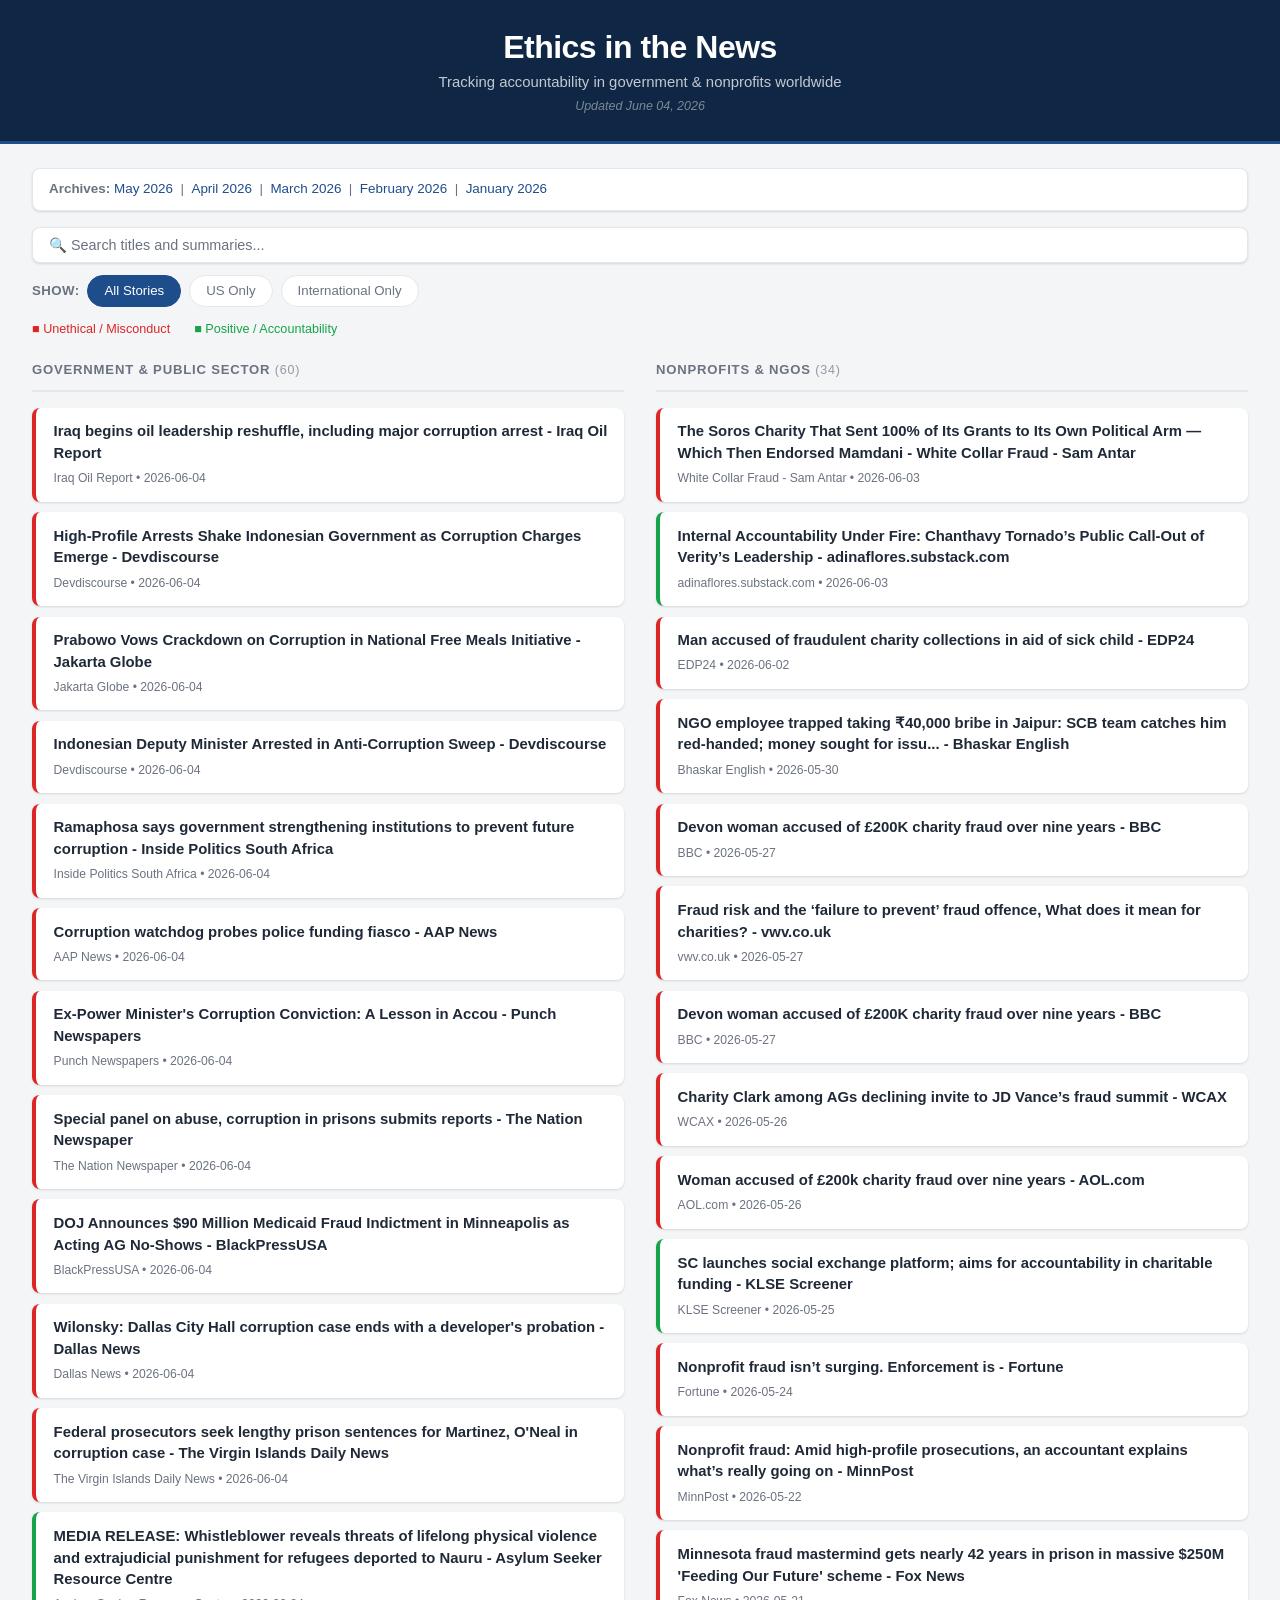
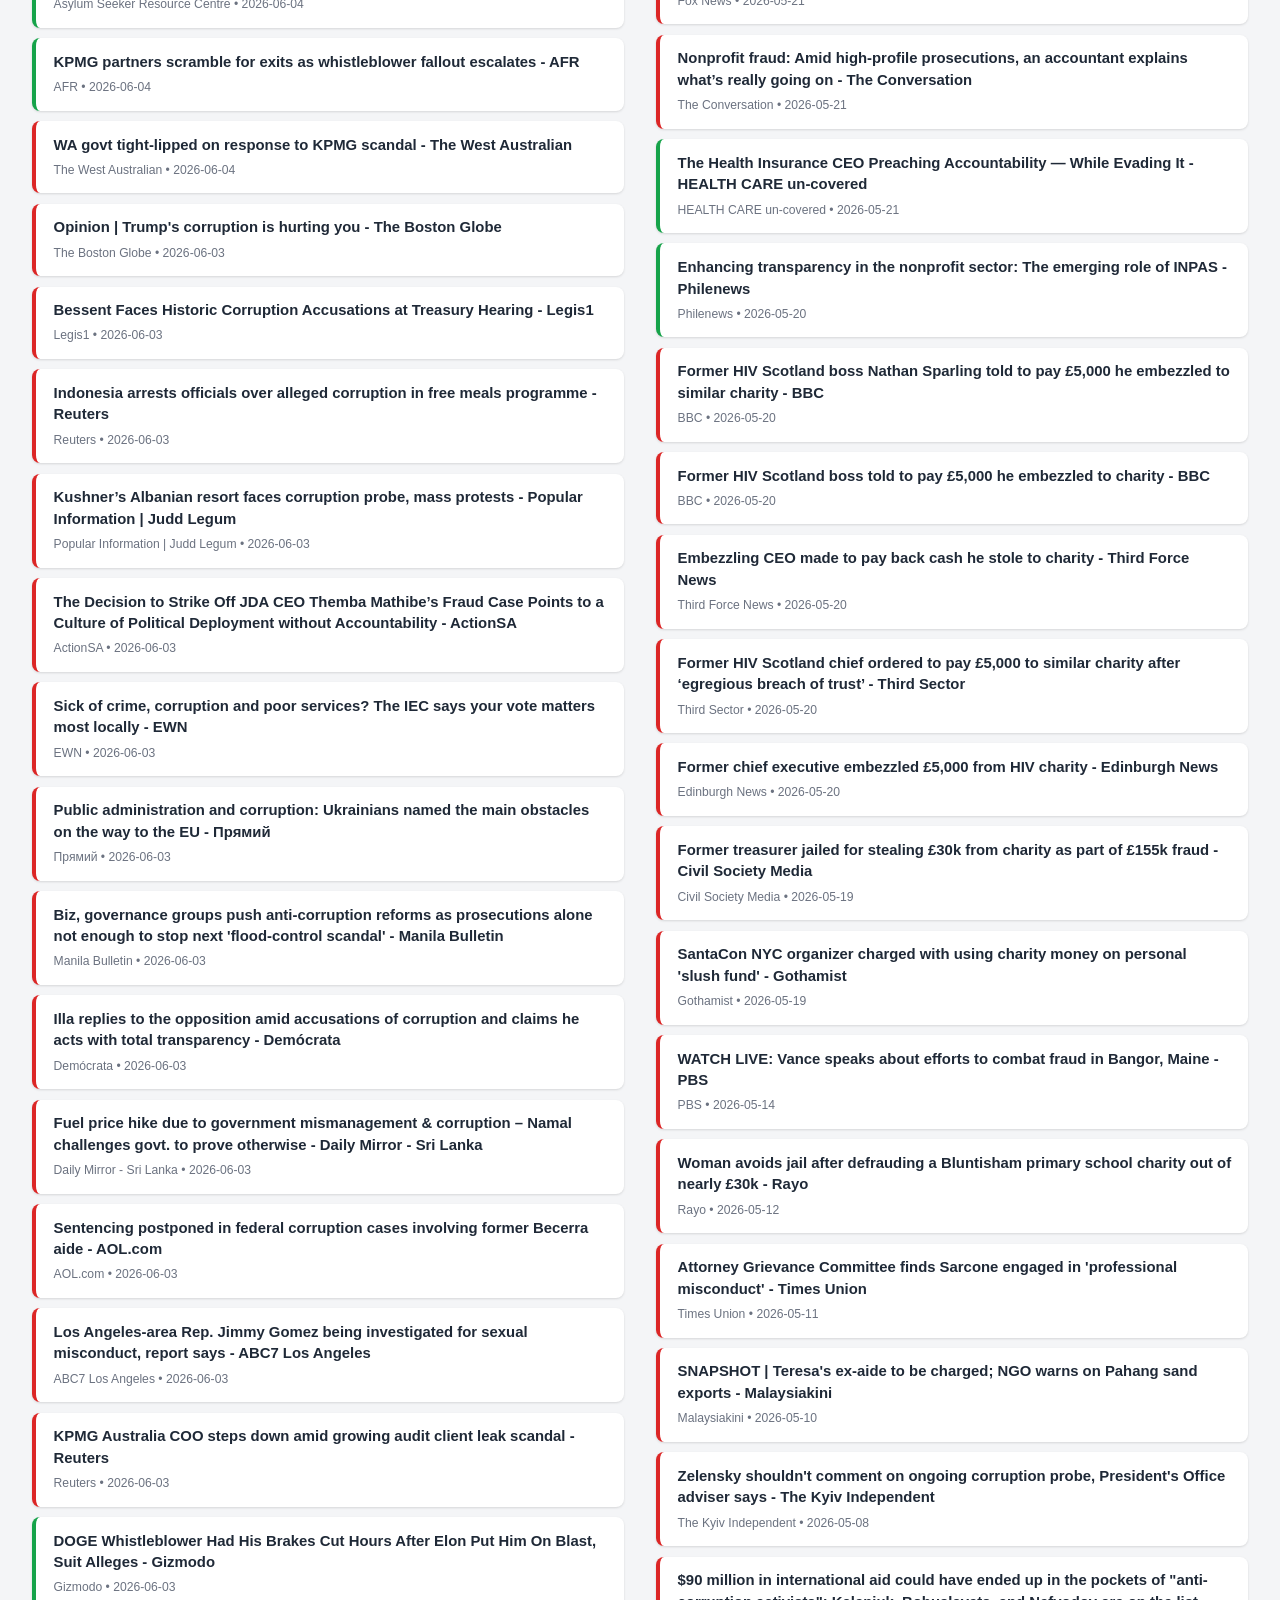
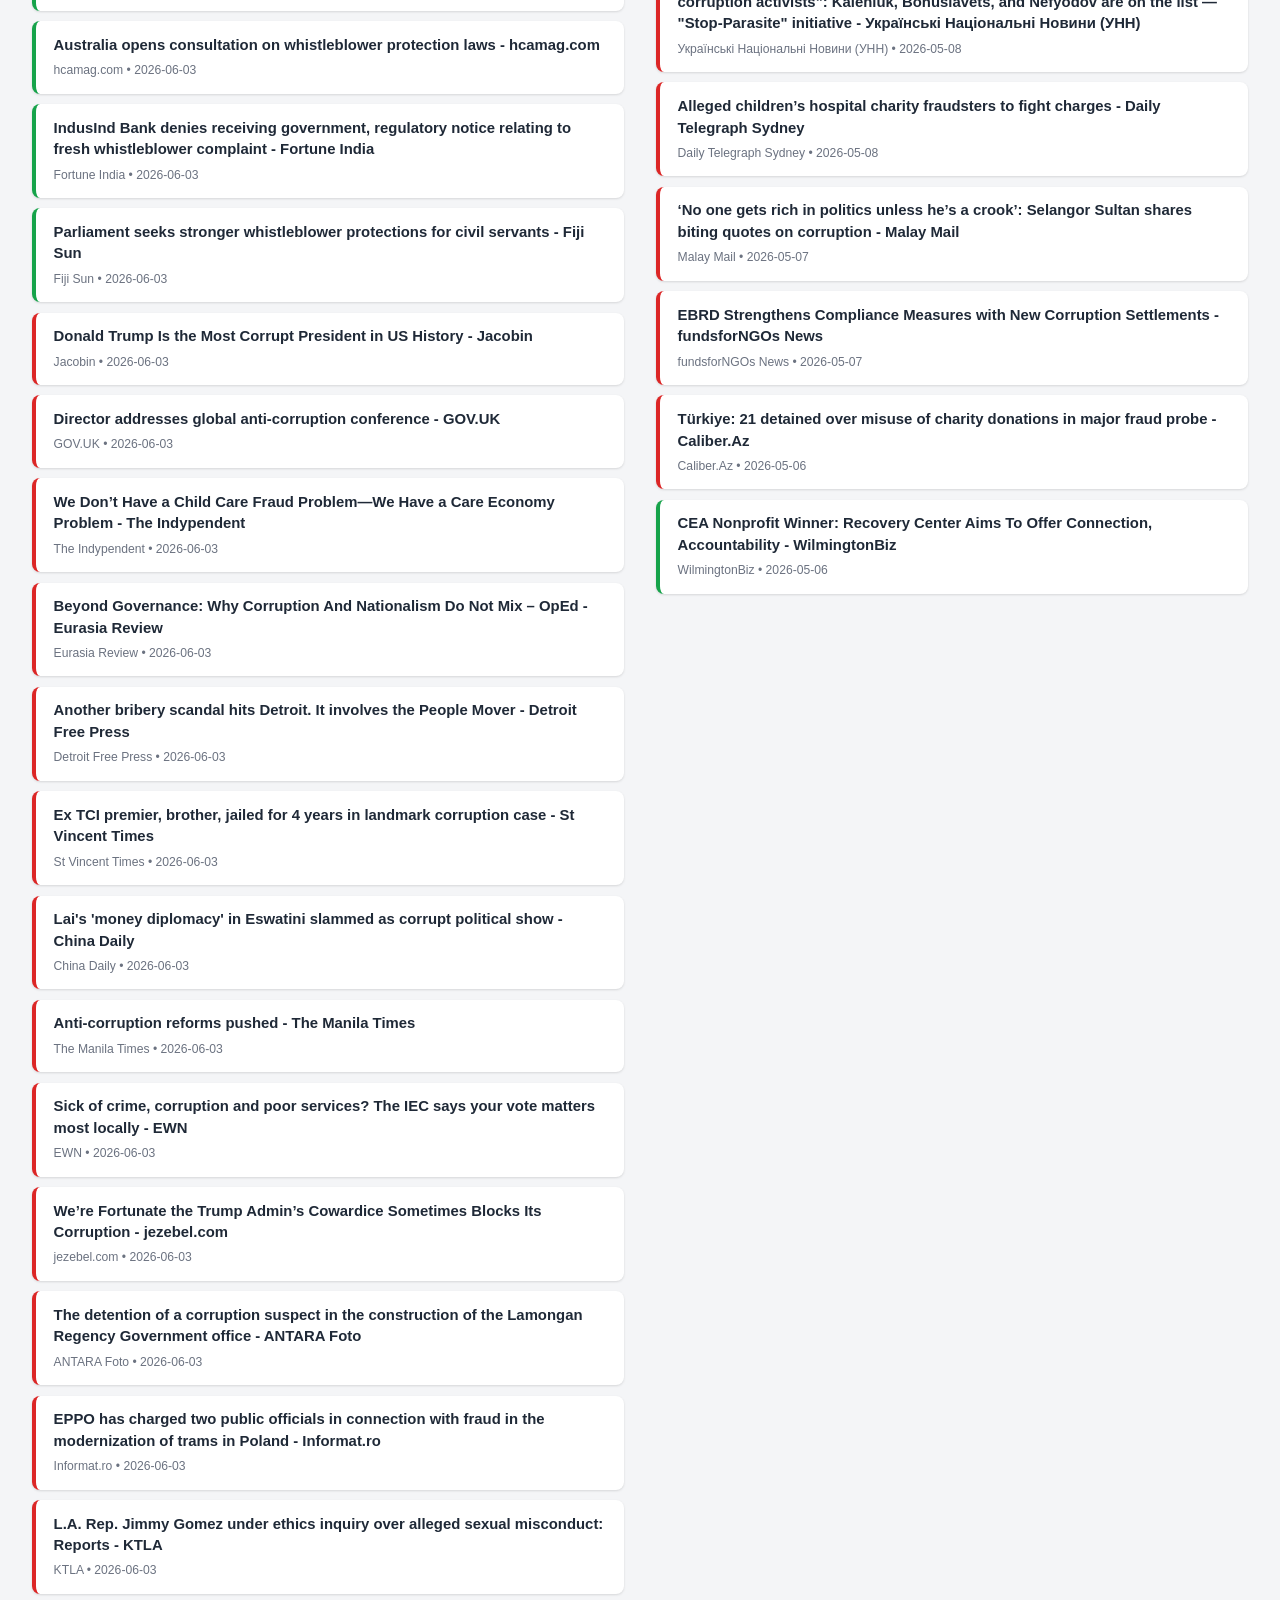
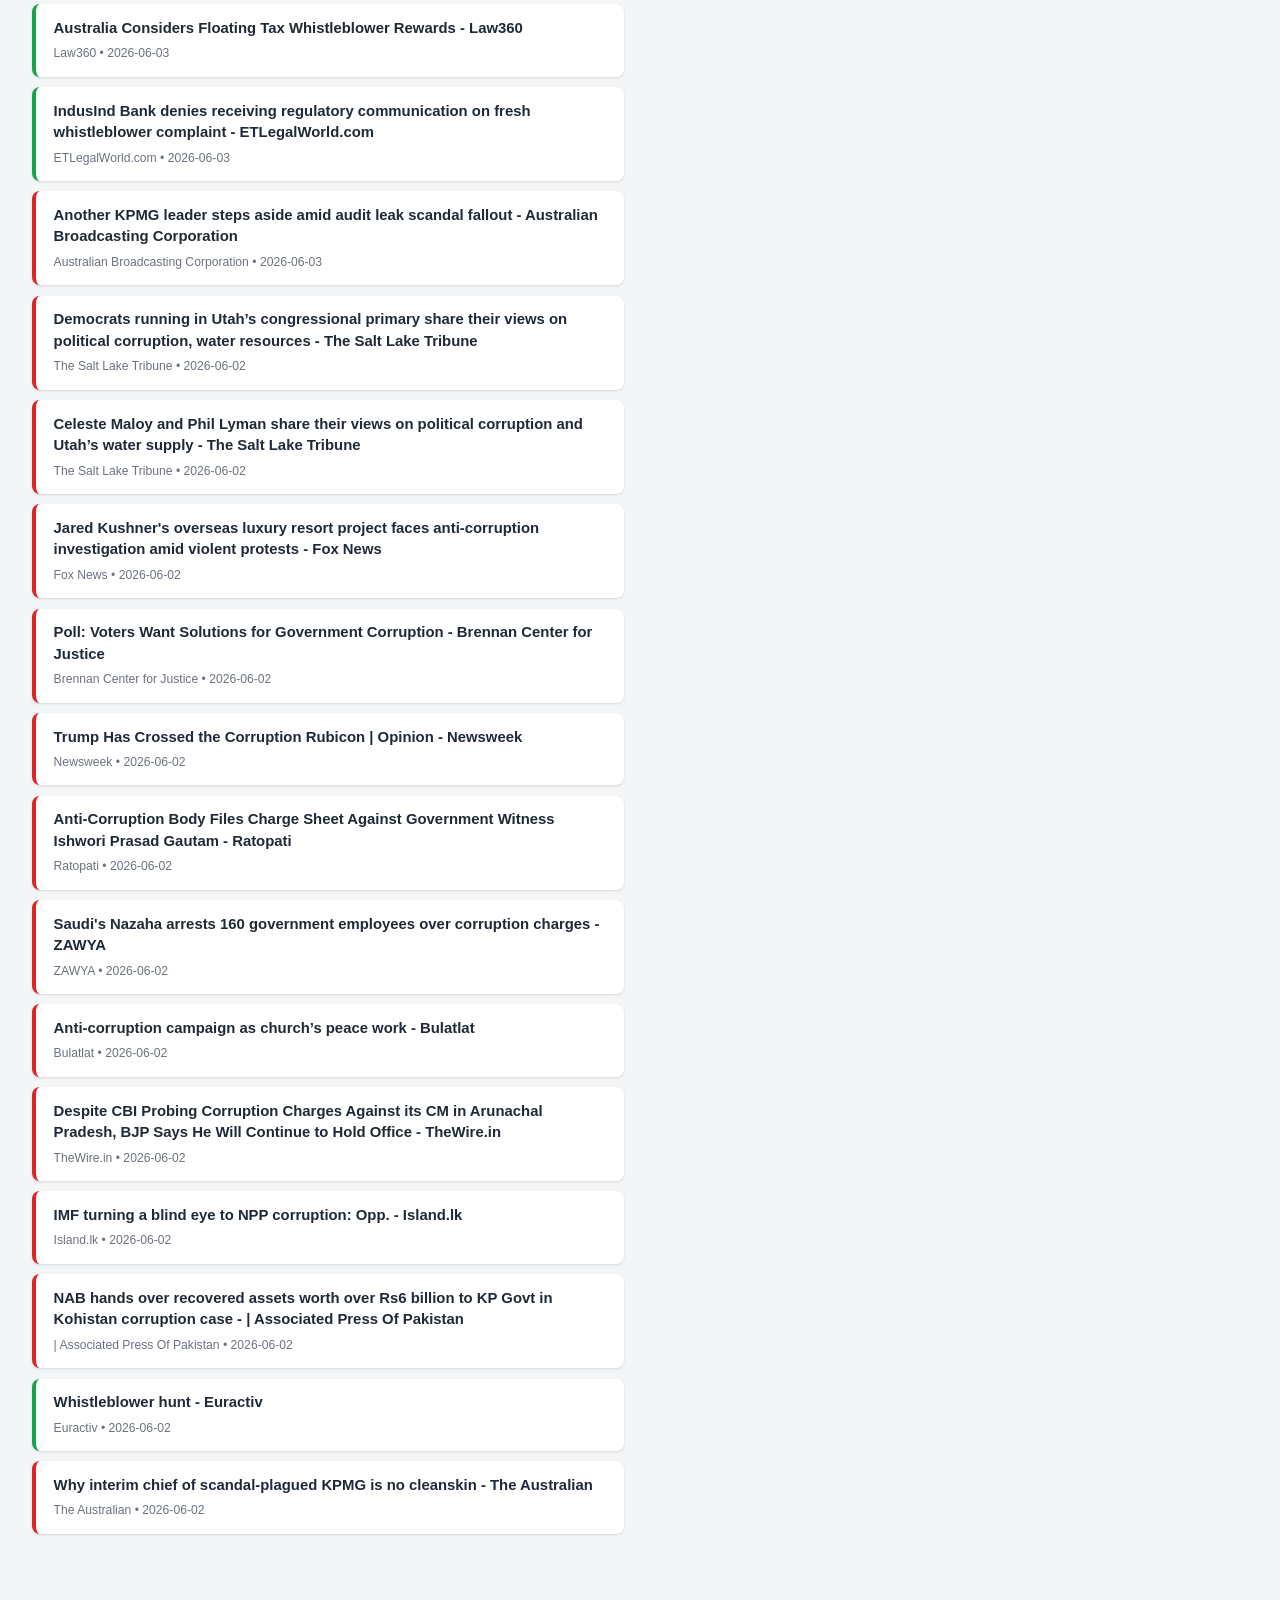
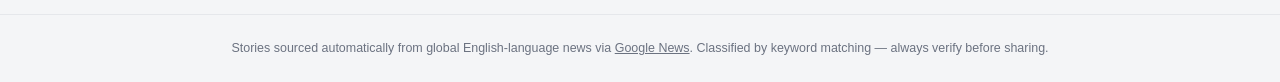
==== commit d44b29ae: "Daily update: 2026-06-04" ====
--- a/index.html
+++ b/index.html
@@ -10,7 +10,7 @@
   <header>
     <h1>Ethics in the News</h1>
     <p class="subtitle">Tracking accountability in government &amp; nonprofits worldwide</p>
-    <p class="updated">Updated June 03, 2026</p>
+    <p class="updated">Updated June 04, 2026</p>
   </header>
 
   <main>
@@ -34,7 +34,63 @@
       <section class="column" id="gov-column">
         <h2>Government &amp; Public Sector <span class="count">(60)</span></h2>
         <div class="tiles" id="gov-tiles">
-          <div class="tile tile-negative" data-us="false" data-searchtext="opinion | trump&#x27;s corruption is hurting you - the boston globe ">
+          <div class="tile tile-negative" data-us="false" data-searchtext="iraq begins oil leadership reshuffle, including major corruption arrest - iraq oil report ">
+  <a href="https://news.google.com/rss/articles/[base64]?oc=5" target="_blank" rel="noopener noreferrer" class="tile-title">Iraq begins oil leadership reshuffle, including major corruption arrest - Iraq Oil Report</a>
+  <div class="tile-meta">Iraq Oil Report &bull; 2026-06-04</div>
+</div>
+<div class="tile tile-negative" data-us="false" data-searchtext="high-profile arrests shake indonesian government as corruption charges emerge - devdiscourse ">
+  <a href="https://news.google.com/rss/articles/[base64]?oc=5" target="_blank" rel="noopener noreferrer" class="tile-title">High-Profile Arrests Shake Indonesian Government as Corruption Charges Emerge - Devdiscourse</a>
+  <div class="tile-meta">Devdiscourse &bull; 2026-06-04</div>
+</div>
+<div class="tile tile-negative" data-us="false" data-searchtext="prabowo vows crackdown on corruption in national free meals initiative - jakarta globe ">
+  <a href="https://news.google.com/rss/articles/[base64]?oc=5" target="_blank" rel="noopener noreferrer" class="tile-title">Prabowo Vows Crackdown on Corruption in National Free Meals Initiative - Jakarta Globe</a>
+  <div class="tile-meta">Jakarta Globe &bull; 2026-06-04</div>
+</div>
+<div class="tile tile-negative" data-us="false" data-searchtext="indonesian deputy minister arrested in anti-corruption sweep - devdiscourse ">
+  <a href="https://news.google.com/rss/articles/[base64]?oc=5" target="_blank" rel="noopener noreferrer" class="tile-title">Indonesian Deputy Minister Arrested in Anti-Corruption Sweep - Devdiscourse</a>
+  <div class="tile-meta">Devdiscourse &bull; 2026-06-04</div>
+</div>
+<div class="tile tile-negative" data-us="false" data-searchtext="ramaphosa says government strengthening institutions to prevent future corruption - inside politics south africa ">
+  <a href="https://news.google.com/rss/articles/[base64]?oc=5" target="_blank" rel="noopener noreferrer" class="tile-title">Ramaphosa says government strengthening institutions to prevent future corruption - Inside Politics South Africa</a>
+  <div class="tile-meta">Inside Politics South Africa &bull; 2026-06-04</div>
+</div>
+<div class="tile tile-negative" data-us="false" data-searchtext="corruption watchdog probes police funding fiasco - aap news ">
+  <a href="https://news.google.com/rss/articles/CBMikAFBVV95cUxPZGR1OGdjRzJ1VXBzcTFtVm5NdWlBSHhZaUl1Z19rWDhJY3RqTjdPLUlhajg3al9VOW9Qak9xWENRcFdnOUI1WG9pNnNxSmFteVhtQktabGZ2bzYtb3oxNUZ4YTZtMGU4LUh4Vi02MHJubzRkMFdhOVNKcHJ6UkhTNFFhUU54QVYybnVLM2lTMms?oc=5" target="_blank" rel="noopener noreferrer" class="tile-title">Corruption watchdog probes police funding fiasco - AAP News</a>
+  <div class="tile-meta">AAP News &bull; 2026-06-04</div>
+</div>
+<div class="tile tile-negative" data-us="false" data-searchtext="ex-power minister&#x27;s corruption conviction: a lesson in accou - punch newspapers ">
+  <a href="https://news.google.com/rss/articles/CBMibkFVX3lxTE9NOG1UaW9peDU3ZE5DSV9sbzFMVHVMQjRNa05UZFpkWkN1bnYtVFUxS1JvUTUzdkVKUmtObU91Z2MzVnlLSFAxcXhtd3VVWnU0TUtGR3N5MXVkZUNjRkxiNHFjNG95bTZZMFJoWGhB?oc=5" target="_blank" rel="noopener noreferrer" class="tile-title">Ex-Power Minister&#x27;s Corruption Conviction: A Lesson in Accou - Punch Newspapers</a>
+  <div class="tile-meta">Punch Newspapers &bull; 2026-06-04</div>
+</div>
+<div class="tile tile-negative" data-us="false" data-searchtext="special panel on abuse, corruption in prisons submits reports - the nation newspaper ">
+  <a href="https://news.google.com/rss/articles/[base64]?oc=5" target="_blank" rel="noopener noreferrer" class="tile-title">Special panel on abuse, corruption in prisons submits reports - The Nation Newspaper</a>
+  <div class="tile-meta">The Nation Newspaper &bull; 2026-06-04</div>
+</div>
+<div class="tile tile-negative" data-us="true" data-searchtext="doj announces $90 million medicaid fraud indictment in minneapolis as acting ag no-shows - blackpressusa ">
+  <a href="https://news.google.com/rss/articles/[base64]?oc=5" target="_blank" rel="noopener noreferrer" class="tile-title">DOJ Announces $90 Million Medicaid Fraud Indictment in Minneapolis as Acting AG No-Shows - BlackPressUSA</a>
+  <div class="tile-meta">BlackPressUSA &bull; 2026-06-04</div>
+</div>
+<div class="tile tile-negative" data-us="false" data-searchtext="wilonsky: dallas city hall corruption case ends with a developer&#x27;s probation - dallas news ">
+  <a href="https://news.google.com/rss/articles/[base64]?oc=5" target="_blank" rel="noopener noreferrer" class="tile-title">Wilonsky: Dallas City Hall corruption case ends with a developer&#x27;s probation - Dallas News</a>
+  <div class="tile-meta">Dallas News &bull; 2026-06-04</div>
+</div>
+<div class="tile tile-negative" data-us="false" data-searchtext="federal prosecutors seek lengthy prison sentences for martinez, o&#x27;neal in corruption case - the virgin islands daily news ">
+  <a href="https://news.google.com/rss/articles/[base64]?oc=5" target="_blank" rel="noopener noreferrer" class="tile-title">Federal prosecutors seek lengthy prison sentences for Martinez, O&#x27;Neal in corruption case - The Virgin Islands Daily News</a>
+  <div class="tile-meta">The Virgin Islands Daily News &bull; 2026-06-04</div>
+</div>
+<div class="tile tile-positive" data-us="false" data-searchtext="media release: whistleblower reveals threats of lifelong physical violence and extrajudicial punishment for refugees deported to nauru - asylum seeker resource centre ">
+  <a href="https://news.google.com/rss/articles/CBMibkFVX3lxTE01SFVxNWZEVFFfSGdDQTRVdXM0enJvZ3B0QUxYNW93bkNaY041OWdCWkpmYTRrWGpUNzFNV0VzTG9zYjA4MGl2SWliUVk1bVFkb1lBY0ZJTzMxMWhlNTdFbnhEeG1LQjZ1Wk1FbXR3?oc=5" target="_blank" rel="noopener noreferrer" class="tile-title">MEDIA RELEASE: Whistleblower reveals threats of lifelong physical violence and extrajudicial punishment for refugees deported to Nauru - Asylum Seeker Resource Centre</a>
+  <div class="tile-meta">Asylum Seeker Resource Centre &bull; 2026-06-04</div>
+</div>
+<div class="tile tile-positive" data-us="false" data-searchtext="kpmg partners scramble for exits as whistleblower fallout escalates - afr ">
+  <a href="https://news.google.com/rss/articles/[base64]?oc=5" target="_blank" rel="noopener noreferrer" class="tile-title">KPMG partners scramble for exits as whistleblower fallout escalates - AFR</a>
+  <div class="tile-meta">AFR &bull; 2026-06-04</div>
+</div>
+<div class="tile tile-negative" data-us="false" data-searchtext="wa govt tight-lipped on response to kpmg scandal - the west australian ">
+  <a href="https://news.google.com/rss/articles/[base64]?oc=5" target="_blank" rel="noopener noreferrer" class="tile-title">WA govt tight-lipped on response to KPMG scandal - The West Australian</a>
+  <div class="tile-meta">The West Australian &bull; 2026-06-04</div>
+</div>
+<div class="tile tile-negative" data-us="false" data-searchtext="opinion | trump&#x27;s corruption is hurting you - the boston globe ">
   <a href="https://news.google.com/rss/articles/CBMiggFBVV95cUxQN3hXX0p6R0YxTGV0TE94WDhrcG5iTHNhaXNURU1pQTV5NDJlOGtqalNBZUNxUms4by1FTjZpR1ZQdEw5SEhqNktsa2lDSGpQaDZwUTQzc0syaXBFYnoxbmYxU3gxMXRvUXp0Qk5PbGRjRVJzaEZhdUMwbHZLN0xtOFdB?oc=5" target="_blank" rel="noopener noreferrer" class="tile-title">Opinion | Trump&#x27;s corruption is hurting you - The Boston Globe</a>
   <div class="tile-meta">The Boston Globe &bull; 2026-06-03</div>
 </div>
@@ -102,6 +158,70 @@
   <a href="https://news.google.com/rss/articles/[base64]?oc=5" target="_blank" rel="noopener noreferrer" class="tile-title">Parliament seeks stronger whistleblower protections for civil servants - Fiji Sun</a>
   <div class="tile-meta">Fiji Sun &bull; 2026-06-03</div>
 </div>
+<div class="tile tile-negative" data-us="false" data-searchtext="donald trump is the most corrupt president in us history - jacobin ">
+  <a href="https://news.google.com/rss/articles/CBMicEFVX3lxTE5SbmtLTFM1c09VX1ZveElmQlZLcTMxRnRseHVSSTAtbFV3bTNPbGNIUGp0b0hkM2dFdTZXRWFtNzVZZ1d3MnhLWGh6RGRscXdKUzNMbnB1Q3lISjRaRVZRU3B1X2ZJWExNbm1FZ3ByQzQ?oc=5" target="_blank" rel="noopener noreferrer" class="tile-title">Donald Trump Is the Most Corrupt President in US History - Jacobin</a>
+  <div class="tile-meta">Jacobin &bull; 2026-06-03</div>
+</div>
+<div class="tile tile-negative" data-us="false" data-searchtext="director addresses global anti-corruption conference - gov.uk ">
+  <a href="https://news.google.com/rss/articles/[base64]?oc=5" target="_blank" rel="noopener noreferrer" class="tile-title">Director addresses global anti-corruption conference - GOV.UK</a>
+  <div class="tile-meta">GOV.UK &bull; 2026-06-03</div>
+</div>
+<div class="tile tile-negative" data-us="false" data-searchtext="we don’t have a child care fraud problem—we have a care economy problem - the indypendent ">
+  <a href="https://news.google.com/rss/articles/[base64]?oc=5" target="_blank" rel="noopener noreferrer" class="tile-title">We Don’t Have a Child Care Fraud Problem—We Have a Care Economy Problem - The Indypendent</a>
+  <div class="tile-meta">The Indypendent &bull; 2026-06-03</div>
+</div>
+<div class="tile tile-negative" data-us="false" data-searchtext="beyond governance: why corruption and nationalism do not mix – oped - eurasia review ">
+  <a href="https://news.google.com/rss/articles/[base64]?oc=5" target="_blank" rel="noopener noreferrer" class="tile-title">Beyond Governance: Why Corruption And Nationalism Do Not Mix – OpEd - Eurasia Review</a>
+  <div class="tile-meta">Eurasia Review &bull; 2026-06-03</div>
+</div>
+<div class="tile tile-negative" data-us="false" data-searchtext="another bribery scandal hits detroit. it involves the people mover - detroit free press ">
+  <a href="https://news.google.com/rss/articles/[base64]?oc=5" target="_blank" rel="noopener noreferrer" class="tile-title">Another bribery scandal hits Detroit. It involves the People Mover - Detroit Free Press</a>
+  <div class="tile-meta">Detroit Free Press &bull; 2026-06-03</div>
+</div>
+<div class="tile tile-negative" data-us="false" data-searchtext="ex tci premier, brother, jailed for 4 years in landmark corruption case - st vincent times ">
+  <a href="https://news.google.com/rss/articles/[base64]?oc=5" target="_blank" rel="noopener noreferrer" class="tile-title">Ex TCI premier, brother, jailed for 4 years in landmark corruption case - St Vincent Times</a>
+  <div class="tile-meta">St Vincent Times &bull; 2026-06-03</div>
+</div>
+<div class="tile tile-negative" data-us="false" data-searchtext="lai&#x27;s &#x27;money diplomacy&#x27; in eswatini slammed as corrupt political show - china daily ">
+  <a href="https://news.google.com/rss/articles/CBMifkFVX3lxTFBiWklyTmNnVmJrNGRMT1lYSGVVRWdpZlJORzNjNENLZXlkWXRiN3BJODdBX1ZaS0RQNHFTOE5sS0dqcWFNaHU3TWVFTnlPcDcwX1ctQ1Q4RmlPelczWWVEN0VwVElpR3JmLW5DTndrUnA4Y0NMc2gxMUhZVHV0QQ?oc=5" target="_blank" rel="noopener noreferrer" class="tile-title">Lai&#x27;s &#x27;money diplomacy&#x27; in Eswatini slammed as corrupt political show - China Daily</a>
+  <div class="tile-meta">China Daily &bull; 2026-06-03</div>
+</div>
+<div class="tile tile-negative" data-us="false" data-searchtext="anti-corruption reforms pushed - the manila times ">
+  <a href="https://news.google.com/rss/articles/[base64]?oc=5" target="_blank" rel="noopener noreferrer" class="tile-title">Anti-corruption reforms pushed - The Manila Times</a>
+  <div class="tile-meta">The Manila Times &bull; 2026-06-03</div>
+</div>
+<div class="tile tile-negative" data-us="false" data-searchtext="sick of crime, corruption and poor services? the iec says your vote matters most locally - ewn ">
+  <a href="https://news.google.com/rss/articles/[base64]?oc=5" target="_blank" rel="noopener noreferrer" class="tile-title">Sick of crime, corruption and poor services? The IEC says your vote matters most locally - EWN</a>
+  <div class="tile-meta">EWN &bull; 2026-06-03</div>
+</div>
+<div class="tile tile-negative" data-us="false" data-searchtext="we’re fortunate the trump admin’s cowardice sometimes blocks its corruption - jezebel.com ">
+  <a href="https://news.google.com/rss/articles/[base64]?oc=5" target="_blank" rel="noopener noreferrer" class="tile-title">We’re Fortunate the Trump Admin’s Cowardice Sometimes Blocks Its Corruption - jezebel.com</a>
+  <div class="tile-meta">jezebel.com &bull; 2026-06-03</div>
+</div>
+<div class="tile tile-negative" data-us="false" data-searchtext="the detention of a corruption suspect in the construction of the lamongan regency government office - antara foto ">
+  <a href="https://news.google.com/rss/articles/[base64]?oc=5" target="_blank" rel="noopener noreferrer" class="tile-title">The detention of a corruption suspect in the construction of the Lamongan Regency Government office - ANTARA Foto</a>
+  <div class="tile-meta">ANTARA Foto &bull; 2026-06-03</div>
+</div>
+<div class="tile tile-negative" data-us="false" data-searchtext="eppo has charged two public officials in connection with fraud in the modernization of trams in poland - informat.ro ">
+  <a href="https://news.google.com/rss/articles/[base64]?oc=5" target="_blank" rel="noopener noreferrer" class="tile-title">EPPO has charged two public officials in connection with fraud in the modernization of trams in Poland - Informat.ro</a>
+  <div class="tile-meta">Informat.ro &bull; 2026-06-03</div>
+</div>
+<div class="tile tile-negative" data-us="false" data-searchtext="l.a. rep. jimmy gomez under ethics inquiry over alleged sexual misconduct: reports - ktla ">
+  <a href="https://news.google.com/rss/articles/[base64]?oc=5" target="_blank" rel="noopener noreferrer" class="tile-title">L.A. Rep. Jimmy Gomez under ethics inquiry over alleged sexual misconduct: Reports - KTLA</a>
+  <div class="tile-meta">KTLA &bull; 2026-06-03</div>
+</div>
+<div class="tile tile-positive" data-us="false" data-searchtext="australia considers floating tax whistleblower rewards - law360 ">
+  <a href="https://news.google.com/rss/articles/[base64]?oc=5" target="_blank" rel="noopener noreferrer" class="tile-title">Australia Considers Floating Tax Whistleblower Rewards - Law360</a>
+  <div class="tile-meta">Law360 &bull; 2026-06-03</div>
+</div>
+<div class="tile tile-positive" data-us="false" data-searchtext="indusind bank denies receiving regulatory communication on fresh whistleblower complaint - etlegalworld.com ">
+  <a href="https://news.google.com/rss/articles/[base64]?oc=5" target="_blank" rel="noopener noreferrer" class="tile-title">IndusInd Bank denies receiving regulatory communication on fresh whistleblower complaint - ETLegalWorld.com</a>
+  <div class="tile-meta">ETLegalWorld.com &bull; 2026-06-03</div>
+</div>
+<div class="tile tile-negative" data-us="false" data-searchtext="another kpmg leader steps aside amid audit leak scandal fallout - australian broadcasting corporation ">
+  <a href="https://news.google.com/rss/articles/[base64]?oc=5" target="_blank" rel="noopener noreferrer" class="tile-title">Another KPMG leader steps aside amid audit leak scandal fallout - Australian Broadcasting Corporation</a>
+  <div class="tile-meta">Australian Broadcasting Corporation &bull; 2026-06-03</div>
+</div>
 <div class="tile tile-negative" data-us="true" data-searchtext="democrats running in utah’s congressional primary share their views on political corruption, water resources - the salt lake tribune ">
   <a href="https://news.google.com/rss/articles/CBMihwFBVV95cUxNRTY3T3Z5Vkl0a1c5ZTlWSnVtWXZTQ3E5bVJyNnlXcHlmaTI5R3hoMlJORl91bGQ2TU5Kc1FWbE04cXU0MmFzU2tkakoxNHM5dTVlUVpOMWpRRE4ycGs0Z3MtOFFuR3RfSDBNMlpkeE8yRXlwSmRSMFROWXJobm8xb085bTFyUlU?oc=5" target="_blank" rel="noopener noreferrer" class="tile-title">Democrats running in Utah’s congressional primary share their views on political corruption, water resources - The Salt Lake Tribune</a>
   <div class="tile-meta">The Salt Lake Tribune &bull; 2026-06-02</div>
@@ -153,145 +273,25 @@
 <div class="tile tile-negative" data-us="false" data-searchtext="why interim chief of scandal-plagued kpmg is no cleanskin - the australian ">
   <a href="https://news.google.com/rss/articles/[base64]?oc=5" target="_blank" rel="noopener noreferrer" class="tile-title">Why interim chief of scandal-plagued KPMG is no cleanskin - The Australian</a>
   <div class="tile-meta">The Australian &bull; 2026-06-02</div>
-</div>
-<div class="tile tile-negative" data-us="false" data-searchtext="police warning to people in settle following &#x27;well known fraudulent charity scam&#x27; - yahoo news uk ">
-  <a href="https://news.google.com/rss/articles/CBMihgFBVV95cUxNbng3ZGM1TGUwb05mX2ZMMWViQy1FVGl3cHZ4a1NSRmFrOFBWWEtVaS1RZnlYSkVvclFyTlRMcmpsaU0tUXZIQ01qeUhJVWFHWXo3M29sWFhlMHl3alNDcll2REtYMkJiMC1zVjFaTnNJYkJwWHhQenpVcFVjbS1CckZEdjdpZw?oc=5" target="_blank" rel="noopener noreferrer" class="tile-title">Police warning to people in Settle following &#x27;well known fraudulent charity scam&#x27; - Yahoo News UK</a>
-  <div class="tile-meta">Yahoo News UK &bull; 2026-06-02</div>
-</div>
-<div class="tile tile-negative" data-us="false" data-searchtext="new detroit government bribery scandal emerges as feds charge two - the detroit news ">
-  <a href="https://news.google.com/rss/articles/[base64]?oc=5" target="_blank" rel="noopener noreferrer" class="tile-title">New Detroit government bribery scandal emerges as feds charge two - The Detroit News</a>
-  <div class="tile-meta">The Detroit News &bull; 2026-06-02</div>
-</div>
-<div class="tile tile-negative" data-us="false" data-searchtext="trump drops $2.5b &#x27;weaponization&#x27; fund plans amid corruption allegations - australian broadcasting corporation ">
-  <a href="https://news.google.com/rss/articles/[base64]?oc=5" target="_blank" rel="noopener noreferrer" class="tile-title">Trump drops $2.5b &#x27;weaponization&#x27; fund plans amid corruption allegations - Australian Broadcasting Corporation</a>
-  <div class="tile-meta">Australian Broadcasting Corporation &bull; 2026-06-02</div>
-</div>
-<div class="tile tile-negative" data-us="false" data-searchtext="imf report notes concern over corruption, delay in asset declarations - buenos aires times ">
-  <a href="https://news.google.com/rss/articles/[base64]?oc=5" target="_blank" rel="noopener noreferrer" class="tile-title">IMF report notes concern over corruption, delay in asset declarations - Buenos Aires Times</a>
-  <div class="tile-meta">Buenos Aires Times &bull; 2026-06-02</div>
-</div>
-<div class="tile tile-negative" data-us="false" data-searchtext="anti-corruption probe targets kushner-linked resort amid protests - newsweek ">
-  <a href="https://news.google.com/rss/articles/[base64]?oc=5" target="_blank" rel="noopener noreferrer" class="tile-title">Anti-corruption probe targets Kushner-linked resort amid protests - Newsweek</a>
-  <div class="tile-meta">Newsweek &bull; 2026-06-02</div>
-</div>
-<div class="tile tile-negative" data-us="false" data-searchtext="government intensifies fight against corruption, illegal immigration - south african government news agency ">
-  <a href="https://news.google.com/rss/articles/[base64]?oc=5" target="_blank" rel="noopener noreferrer" class="tile-title">Government intensifies fight against corruption, illegal immigration - South African Government News Agency</a>
-  <div class="tile-meta">South African Government News Agency &bull; 2026-06-02</div>
-</div>
-<div class="tile tile-negative" data-us="false" data-searchtext="a promise to consider something after the election is not a promise. it’s time to get real on corruption - watoday ">
-  <a href="https://news.google.com/rss/articles/[base64]?oc=5" target="_blank" rel="noopener noreferrer" class="tile-title">A promise to consider something after the election is not a promise. It’s time to get real on corruption - WAtoday</a>
-  <div class="tile-meta">WAtoday &bull; 2026-06-02</div>
-</div>
-<div class="tile tile-negative" data-us="false" data-searchtext="in nigeria, corruption still a big deal - realnews magazine ">
-  <a href="https://news.google.com/rss/articles/CBMid0FVX3lxTE5Jc2UtOHdvRW0zZGF5aFRLT1Vla0FlNTZLN2NrM0NET3hOd0pFSTZ2QkxNWjhvemlXV29LdVpyQUMzZ2wxYzUxd2tWUlBaNWVoS3J3MUZoT1d0ZkpPLVpNcFZydlg4ejNRdUQ5WTFzN2ZTTFZkZTNv?oc=5" target="_blank" rel="noopener noreferrer" class="tile-title">In Nigeria, corruption still a big deal - Realnews Magazine</a>
-  <div class="tile-meta">Realnews Magazine &bull; 2026-06-02</div>
-</div>
-<div class="tile tile-negative" data-us="false" data-searchtext="kohistan corruption case: nab returns rs6bn in embezzled assets to kp govt - dawn ">
-  <a href="https://news.google.com/rss/articles/[base64]?oc=5" target="_blank" rel="noopener noreferrer" class="tile-title">Kohistan corruption case: NAB returns Rs6bn in embezzled assets to KP govt - Dawn</a>
-  <div class="tile-meta">Dawn &bull; 2026-06-02</div>
-</div>
-<div class="tile tile-negative" data-us="false" data-searchtext="‘electoral corruption’: supriya sule attacks mahayuti over ‘ladki bahin’ purge - the indian express ">
-  <a href="https://news.google.com/rss/articles/[base64]?oc=5" target="_blank" rel="noopener noreferrer" class="tile-title">‘Electoral corruption’: Supriya Sule attacks Mahayuti over ‘Ladki Bahin’ purge - The Indian Express</a>
-  <div class="tile-meta">The Indian Express &bull; 2026-06-02</div>
-</div>
-<div class="tile tile-negative" data-us="false" data-searchtext="tehreek-i-insaf lawmakers flag corruption, law and order issues to cm - dawn ">
-  <a href="https://news.google.com/rss/articles/[base64]?oc=5" target="_blank" rel="noopener noreferrer" class="tile-title">Tehreek-i-Insaf lawmakers flag corruption, law and order issues to CM - Dawn</a>
-  <div class="tile-meta">Dawn &bull; 2026-06-02</div>
-</div>
-<div class="tile tile-negative" data-us="false" data-searchtext="&#x27;public office is public trust&#x27; : ramaphosa reaffirms fight against corruption - enca ">
-  <a href="https://news.google.com/rss/articles/[base64]?oc=5" target="_blank" rel="noopener noreferrer" class="tile-title">&#x27;Public office is public trust&#x27; : Ramaphosa reaffirms fight against corruption - eNCA</a>
-  <div class="tile-meta">eNCA &bull; 2026-06-02</div>
-</div>
-<div class="tile tile-negative" data-us="false" data-searchtext="ramaphosa: &#x27;no tolerance for corruption regardless of rank&#x27; - iol ">
-  <a href="https://news.google.com/rss/articles/[base64]?oc=5" target="_blank" rel="noopener noreferrer" class="tile-title">Ramaphosa: &#x27;No tolerance for corruption regardless of rank&#x27; - IOL</a>
-  <div class="tile-meta">IOL &bull; 2026-06-02</div>
-</div>
-<div class="tile tile-negative" data-us="false" data-searchtext="prevention of corruption act | public servant asking bribe for subordinates liable; demand need not be... - live law ">
-  <a href="https://news.google.com/rss/articles/[base64]?oc=5" target="_blank" rel="noopener noreferrer" class="tile-title">Prevention Of Corruption Act | Public Servant Asking Bribe For Subordinates Liable; Demand Need Not Be... - Live Law</a>
-  <div class="tile-meta">Live Law &bull; 2026-06-02</div>
-</div>
-<div class="tile tile-negative" data-us="false" data-searchtext="exclusive: house ethics committee investigating rep. jimmy gomez over sexual misconduct allegations, sources say - cnn ">
-  <a href="https://news.google.com/rss/articles/CBMihAFBVV95cUxNNXFZdGxfYUVkSklzQ2dDaWNFSDV5MVg4cUpEdkJNSjlsbWdPYnhvSzR4LVJKeTdRdHd6cUd6dTBYRjZvdlZ5TmNhUXk0LXExYlUyeWUwXzNodmItamNjdGFxMVdRcDc2LW9qYTNhRFVMaFZ1V3JOUzNXX00zNmhfUXJOVUE?oc=5" target="_blank" rel="noopener noreferrer" class="tile-title">Exclusive: House Ethics Committee investigating Rep. Jimmy Gomez over sexual misconduct allegations, sources say - CNN</a>
-  <div class="tile-meta">CNN &bull; 2026-06-02</div>
-</div>
-<div class="tile tile-negative" data-us="false" data-searchtext="l.a. rep. jimmy gomez reportedly faces house investigation over sexual misconduct allegations - los angeles times ">
-  <a href="https://news.google.com/rss/articles/[base64]?oc=5" target="_blank" rel="noopener noreferrer" class="tile-title">L.A. Rep. Jimmy Gomez reportedly faces House investigation over sexual misconduct allegations - Los Angeles Times</a>
-  <div class="tile-meta">Los Angeles Times &bull; 2026-06-02</div>
-</div>
-<div class="tile tile-negative" data-us="false" data-searchtext="sentencing postponed in federal corruption cases involving former becerra aide - yahoo ">
-  <a href="https://news.google.com/rss/articles/[base64]?oc=5" target="_blank" rel="noopener noreferrer" class="tile-title">Sentencing postponed in federal corruption cases involving former Becerra aide - Yahoo</a>
-  <div class="tile-meta">Yahoo &bull; 2026-06-02</div>
-</div>
-<div class="tile tile-negative" data-us="false" data-searchtext="rba puts kpmg whistleblower services on review as client leaks scandal spirals - capital brief ">
-  <a href="https://news.google.com/rss/articles/[base64]?oc=5" target="_blank" rel="noopener noreferrer" class="tile-title">RBA puts KPMG whistleblower services on review as client leaks scandal spirals - Capital Brief</a>
-  <div class="tile-meta">Capital Brief &bull; 2026-06-02</div>
-</div>
-<div class="tile tile-positive" data-us="false" data-searchtext="australia launches corporate whistleblower protection review - grafa.com ">
-  <a href="https://news.google.com/rss/articles/[base64]?oc=5" target="_blank" rel="noopener noreferrer" class="tile-title">Australia launches corporate whistleblower protection review - grafa.com</a>
-  <div class="tile-meta">grafa.com &bull; 2026-06-02</div>
-</div>
-<div class="tile tile-negative" data-us="false" data-searchtext="government kicks off review into whistleblower protections in wake of kpmg scandal - lawyerly ">
-  <a href="https://news.google.com/rss/articles/[base64]?oc=5" target="_blank" rel="noopener noreferrer" class="tile-title">Government kicks off review into whistleblower protections in wake of KPMG scandal - Lawyerly</a>
-  <div class="tile-meta">Lawyerly &bull; 2026-06-02</div>
-</div>
-<div class="tile tile-negative" data-us="false" data-searchtext="police warning to people in settle following &#x27;well known fraudulent charity scam&#x27; - craven herald ">
-  <a href="https://news.google.com/rss/articles/[base64]?oc=5" target="_blank" rel="noopener noreferrer" class="tile-title">Police warning to people in Settle following &#x27;well known fraudulent charity scam&#x27; - Craven Herald</a>
-  <div class="tile-meta">Craven Herald &bull; 2026-06-02</div>
-</div>
-<div class="tile tile-negative" data-us="false" data-searchtext="pedro sánchez and the corruption scandal - yahoo ">
-  <a href="https://news.google.com/rss/articles/[base64]?oc=5" target="_blank" rel="noopener noreferrer" class="tile-title">Pedro Sánchez and the corruption scandal - Yahoo</a>
-  <div class="tile-meta">Yahoo &bull; 2026-06-01</div>
-</div>
-<div class="tile tile-negative" data-us="false" data-searchtext="pedro sánchez and the corruption scandal - the week ">
-  <a href="https://news.google.com/rss/articles/CBMieEFVX3lxTE9DWnJjVTE5d2RGdTVKRGNBbDJMZFhMaS1LQmVwdUp0YjFkQUNCSUhlU3Z3MVE4WWc3UGhpMWlxQmRHQmlCaUd1dHh5MkNpRks5WVZVLWtpejRpR2VDaVRxd0hBZkVRV3ZFT3VRTXZmODhlLWZsRVdueg?oc=5" target="_blank" rel="noopener noreferrer" class="tile-title">Pedro Sánchez and the corruption scandal - The Week</a>
-  <div class="tile-meta">The Week &bull; 2026-06-01</div>
-</div>
-<div class="tile tile-negative" data-us="false" data-searchtext="corruption in us government and us supreme court must end [letter] - lancasteronline ">
-  <a href="https://news.google.com/rss/articles/[base64]?oc=5" target="_blank" rel="noopener noreferrer" class="tile-title">Corruption in US government and US Supreme Court must end [letter] - LancasterOnline</a>
-  <div class="tile-meta">LancasterOnline &bull; 2026-06-01</div>
-</div>
-<div class="tile tile-negative" data-us="false" data-searchtext="corruption scandals in spain: sánchez under pressure - eurotopics.net ">
-  <a href="https://news.google.com/rss/articles/[base64]?oc=5" target="_blank" rel="noopener noreferrer" class="tile-title">Corruption scandals in Spain: Sánchez under pressure - eurotopics.net</a>
-  <div class="tile-meta">eurotopics.net &bull; 2026-06-01</div>
-</div>
-<div class="tile tile-negative" data-us="false" data-searchtext="philippine lawmaker charged with corruption to surrender - south china morning post ">
-  <a href="https://news.google.com/rss/articles/[base64]?oc=5" target="_blank" rel="noopener noreferrer" class="tile-title">Philippine lawmaker charged with corruption to surrender - South China Morning Post</a>
-  <div class="tile-meta">South China Morning Post &bull; 2026-06-01</div>
-</div>
-<div class="tile tile-negative" data-us="false" data-searchtext="acrc resolves 70 collective complaints, processes 18k corruption reports - 조선일보 ">
-  <a href="https://news.google.com/rss/articles/CBMiiAFBVV95cUxOOWxLQm9sSTc0QlhpeVhLZEx1X3RTQ1I0YjFaaEluNnRibm55OHhXMWhqWmJPRmRmcElucy1OMHlKeXc4YkJkMWMzd1FEMmt1ZE1vb3FwT2tqOFVCYTdtVWZ6VzBkTU5MYjFOUUJTNUJfZnFfTG8tU1dnVFNXMkJPQTQteW9DcmYy?oc=5" target="_blank" rel="noopener noreferrer" class="tile-title">ACRC Resolves 70 Collective Complaints, Processes 18K Corruption Reports - 조선일보</a>
-  <div class="tile-meta">조선일보 &bull; 2026-06-01</div>
-</div>
-<div class="tile tile-negative" data-us="true" data-searchtext="ahead of the first anniversary of the government&#x27;s inauguration, the anti-corruption and civil right.. - 매일경제 ">
-  <a href="https://news.google.com/rss/articles/CBMiU0FVX3lxTFBuTXN1R29CaGVUUXRtbG5keUEydUFYX2dsSHphaGpIbFJteExIRFlIeDRsTkgzS0Y2X2VDaFhxY1g3cVMxRVQxdzRfM0IyTzhUVm1n?oc=5" target="_blank" rel="noopener noreferrer" class="tile-title">Ahead of the first anniversary of the government&#x27;s inauguration, the Anti-Corruption and Civil Right.. - 매일경제</a>
-  <div class="tile-meta">매일경제 &bull; 2026-06-01</div>
-</div>
-<div class="tile tile-negative" data-us="false" data-searchtext="saudi arabia arrests 160 government officials in major corruption crackdown - gulf news ">
-  <a href="https://news.google.com/rss/articles/[base64]?oc=5" target="_blank" rel="noopener noreferrer" class="tile-title">Saudi Arabia arrests 160 government officials in major corruption crackdown - Gulf News</a>
-  <div class="tile-meta">Gulf News &bull; 2026-06-01</div>
-</div>
-<div class="tile tile-negative" data-us="false" data-searchtext="labor caves to boosting anti-corruption body – if it wins the election - afr ">
-  <a href="https://news.google.com/rss/articles/[base64]?oc=5" target="_blank" rel="noopener noreferrer" class="tile-title">Labor caves to boosting anti-corruption body – if it wins the election - AFR</a>
-  <div class="tile-meta">AFR &bull; 2026-06-01</div>
 </div>
         </div>
       </section>
 
       <section class="column" id="ngo-column">
-        <h2>Nonprofits &amp; NGOs <span class="count">(36)</span></h2>
+        <h2>Nonprofits &amp; NGOs <span class="count">(34)</span></h2>
         <div class="tiles" id="ngo-tiles">
-          <div class="tile tile-negative" data-us="false" data-searchtext="police warning to people in settle following &#x27;well known fraudulent charity scam&#x27; - yahoo news uk ">
-  <a href="https://news.google.com/rss/articles/CBMihgFBVV95cUxNbng3ZGM1TGUwb05mX2ZMMWViQy1FVGl3cHZ4a1NSRmFrOFBWWEtVaS1RZnlYSkVvclFyTlRMcmpsaU0tUXZIQ01qeUhJVWFHWXo3M29sWFhlMHl3alNDcll2REtYMkJiMC1zVjFaTnNJYkJwWHhQenpVcFVjbS1CckZEdjdpZw?oc=5" target="_blank" rel="noopener noreferrer" class="tile-title">Police warning to people in Settle following &#x27;well known fraudulent charity scam&#x27; - Yahoo News UK</a>
-  <div class="tile-meta">Yahoo News UK &bull; 2026-06-02</div>
+          <div class="tile tile-negative" data-us="false" data-searchtext="the soros charity that sent 100% of its grants to its own political arm — which then endorsed mamdani - white collar fraud - sam antar ">
+  <a href="https://news.google.com/rss/articles/[base64]?oc=5" target="_blank" rel="noopener noreferrer" class="tile-title">The Soros Charity That Sent 100% of Its Grants to Its Own Political Arm — Which Then Endorsed Mamdani - White Collar Fraud - Sam Antar</a>
+  <div class="tile-meta">White Collar Fraud - Sam Antar &bull; 2026-06-03</div>
+</div>
+<div class="tile tile-positive" data-us="false" data-searchtext="internal accountability under fire: chanthavy tornado’s public call‑out of verity’s leadership - adinaflores.substack.com ">
+  <a href="https://news.google.com/rss/articles/CBMieEFVX3lxTE9Rb0ZlRUN1Q2RlUUhTby1ERGZVM2xaLVhqUThUREdZTnZMY3k2NHRDWFJTSTFkT2h0bGJOaDFFOWdqdm5KdG9xV2dpVUhGU0ZTLUFYUEc1WEtNdDNGRUhRRnB4YjhKNW5uMmZwY2x2X2pZRTRkZHZ5ZA?oc=5" target="_blank" rel="noopener noreferrer" class="tile-title">Internal Accountability Under Fire: Chanthavy Tornado’s Public Call‑Out of Verity’s Leadership - adinaflores.substack.com</a>
+  <div class="tile-meta">adinaflores.substack.com &bull; 2026-06-03</div>
 </div>
 <div class="tile tile-negative" data-us="false" data-searchtext="man accused of fraudulent charity collections in aid of sick child - edp24 ">
   <a href="https://news.google.com/rss/articles/[base64]?oc=5" target="_blank" rel="noopener noreferrer" class="tile-title">Man accused of fraudulent charity collections in aid of sick child - EDP24</a>
   <div class="tile-meta">EDP24 &bull; 2026-06-02</div>
 </div>
-<div class="tile tile-negative" data-us="false" data-searchtext="police warning to people in settle following &#x27;well known fraudulent charity scam&#x27; - craven herald ">
-  <a href="https://news.google.com/rss/articles/[base64]?oc=5" target="_blank" rel="noopener noreferrer" class="tile-title">Police warning to people in Settle following &#x27;well known fraudulent charity scam&#x27; - Craven Herald</a>
-  <div class="tile-meta">Craven Herald &bull; 2026-06-02</div>
-</div>
 <div class="tile tile-negative" data-us="false" data-searchtext="ngo employee trapped taking ₹40,000 bribe in jaipur: scb team catches him red-handed; money sought for issu... - bhaskar english ">
   <a href="https://news.google.com/rss/articles/[base64]?oc=5" target="_blank" rel="noopener noreferrer" class="tile-title">NGO employee trapped taking ₹40,000 bribe in Jaipur: SCB team catches him red-handed; money sought for issu... - Bhaskar English</a>
   <div class="tile-meta">Bhaskar English &bull; 2026-05-30</div>
@@ -415,14 +415,6 @@
 <div class="tile tile-positive" data-us="false" data-searchtext="cea nonprofit winner: recovery center aims to offer connection, accountability - wilmingtonbiz ">
   <a href="https://news.google.com/rss/articles/[base64]?oc=5" target="_blank" rel="noopener noreferrer" class="tile-title">CEA Nonprofit Winner: Recovery Center Aims To Offer Connection, Accountability - WilmingtonBiz</a>
   <div class="tile-meta">WilmingtonBiz &bull; 2026-05-06</div>
-</div>
-<div class="tile tile-negative" data-us="false" data-searchtext="irish couple accused of misappropriating charity funds for australian children&#x27;s hospitals - msn ">
-  <a href="https://news.google.com/rss/articles/[base64]?oc=5" target="_blank" rel="noopener noreferrer" class="tile-title">Irish couple accused of misappropriating charity funds for Australian children&#x27;s hospitals - MSN</a>
-  <div class="tile-meta">MSN &bull; 2026-05-04</div>
-</div>
-<div class="tile tile-negative" data-us="false" data-searchtext="former chief executive admits embezzlement from charity - third force news ">
-  <a href="https://news.google.com/rss/articles/CBMigwFBVV95cUxOYzNONXBSeUZBNGxLSUVpalV5amVQNXZ5dExsMC02Tk9xZUNYMDNtbjIyVzNBS2p6V3Nwc1BaT1Q4LWxoZk5sRnUxSEhOYzMwY0xEZW1rNjEwMjhhX3ZhajlzTUJpcXNTZzlrSmd0bG05c2g3R3hDeUlscEVmQks4UWdlQQ?oc=5" target="_blank" rel="noopener noreferrer" class="tile-title">Former chief executive admits embezzlement from charity - Third Force News</a>
-  <div class="tile-meta">Third Force News &bull; 2026-05-04</div>
 </div>
         </div>
       </section>
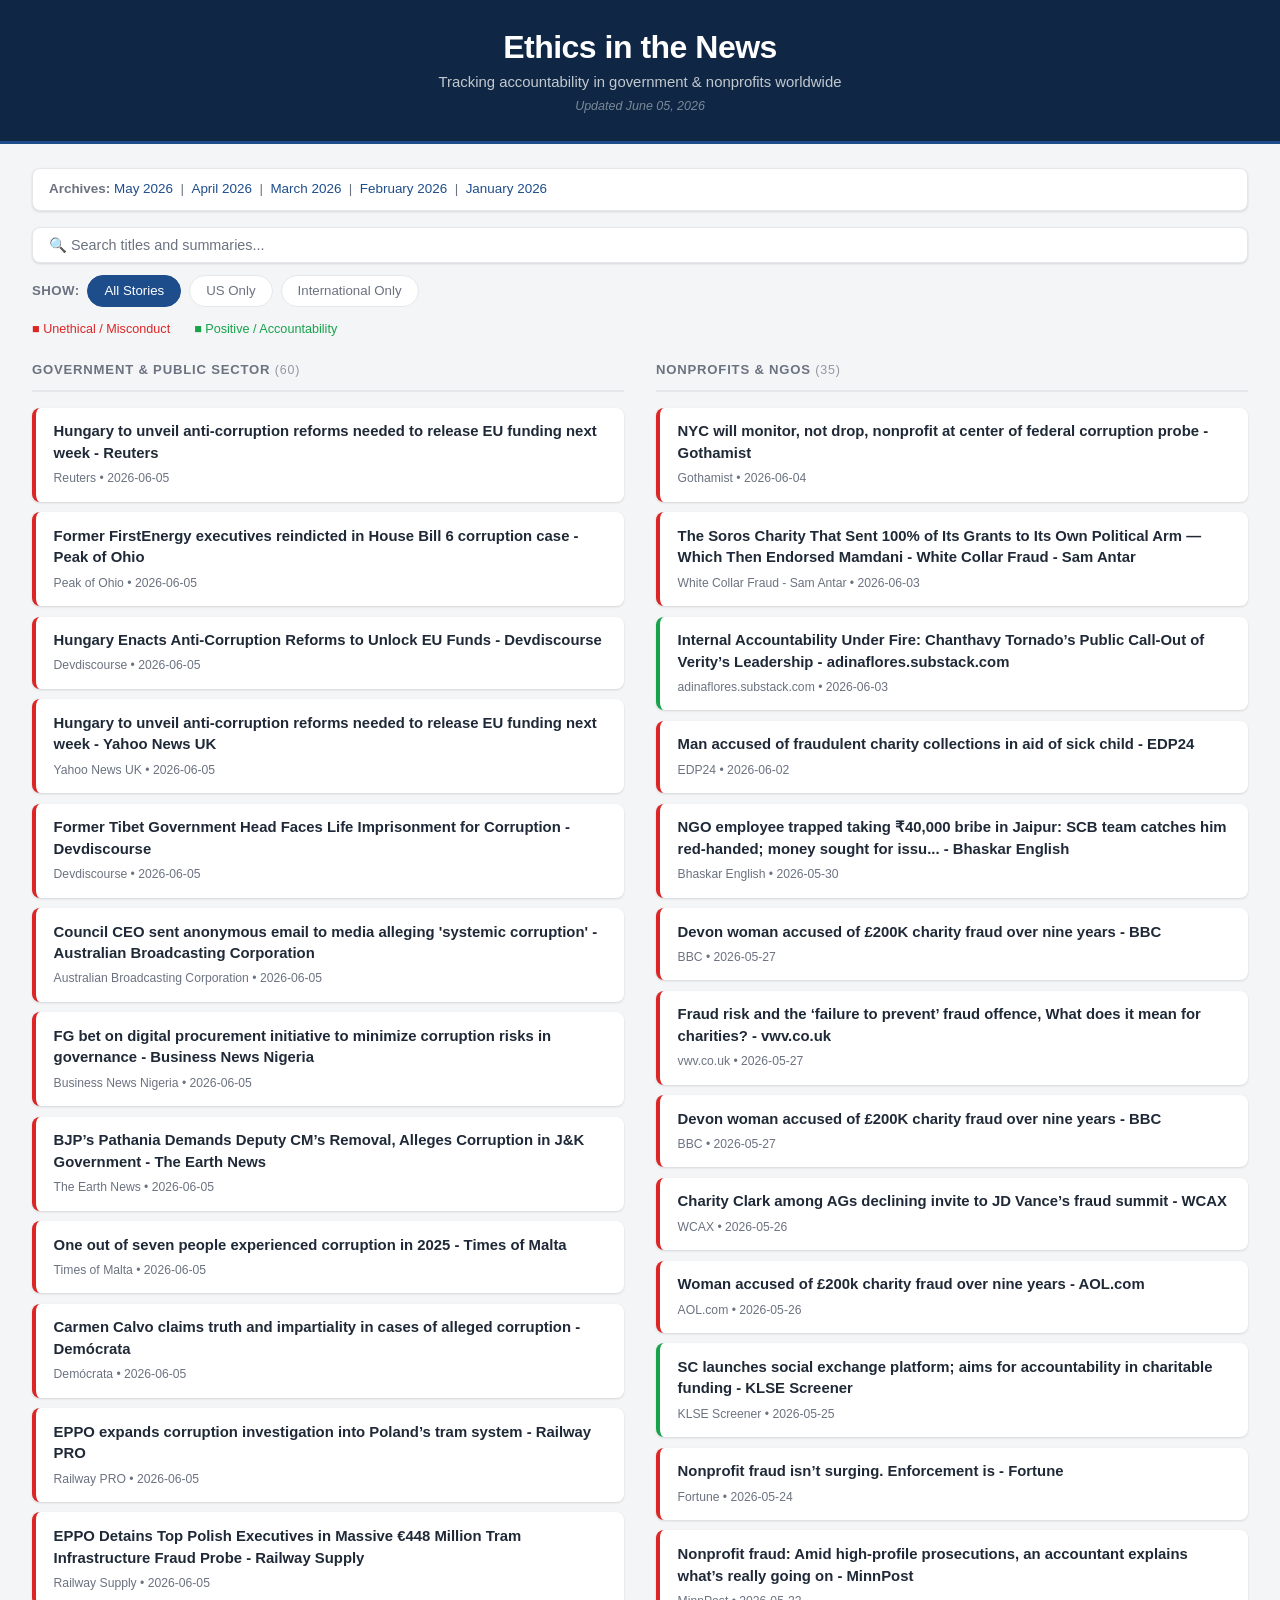
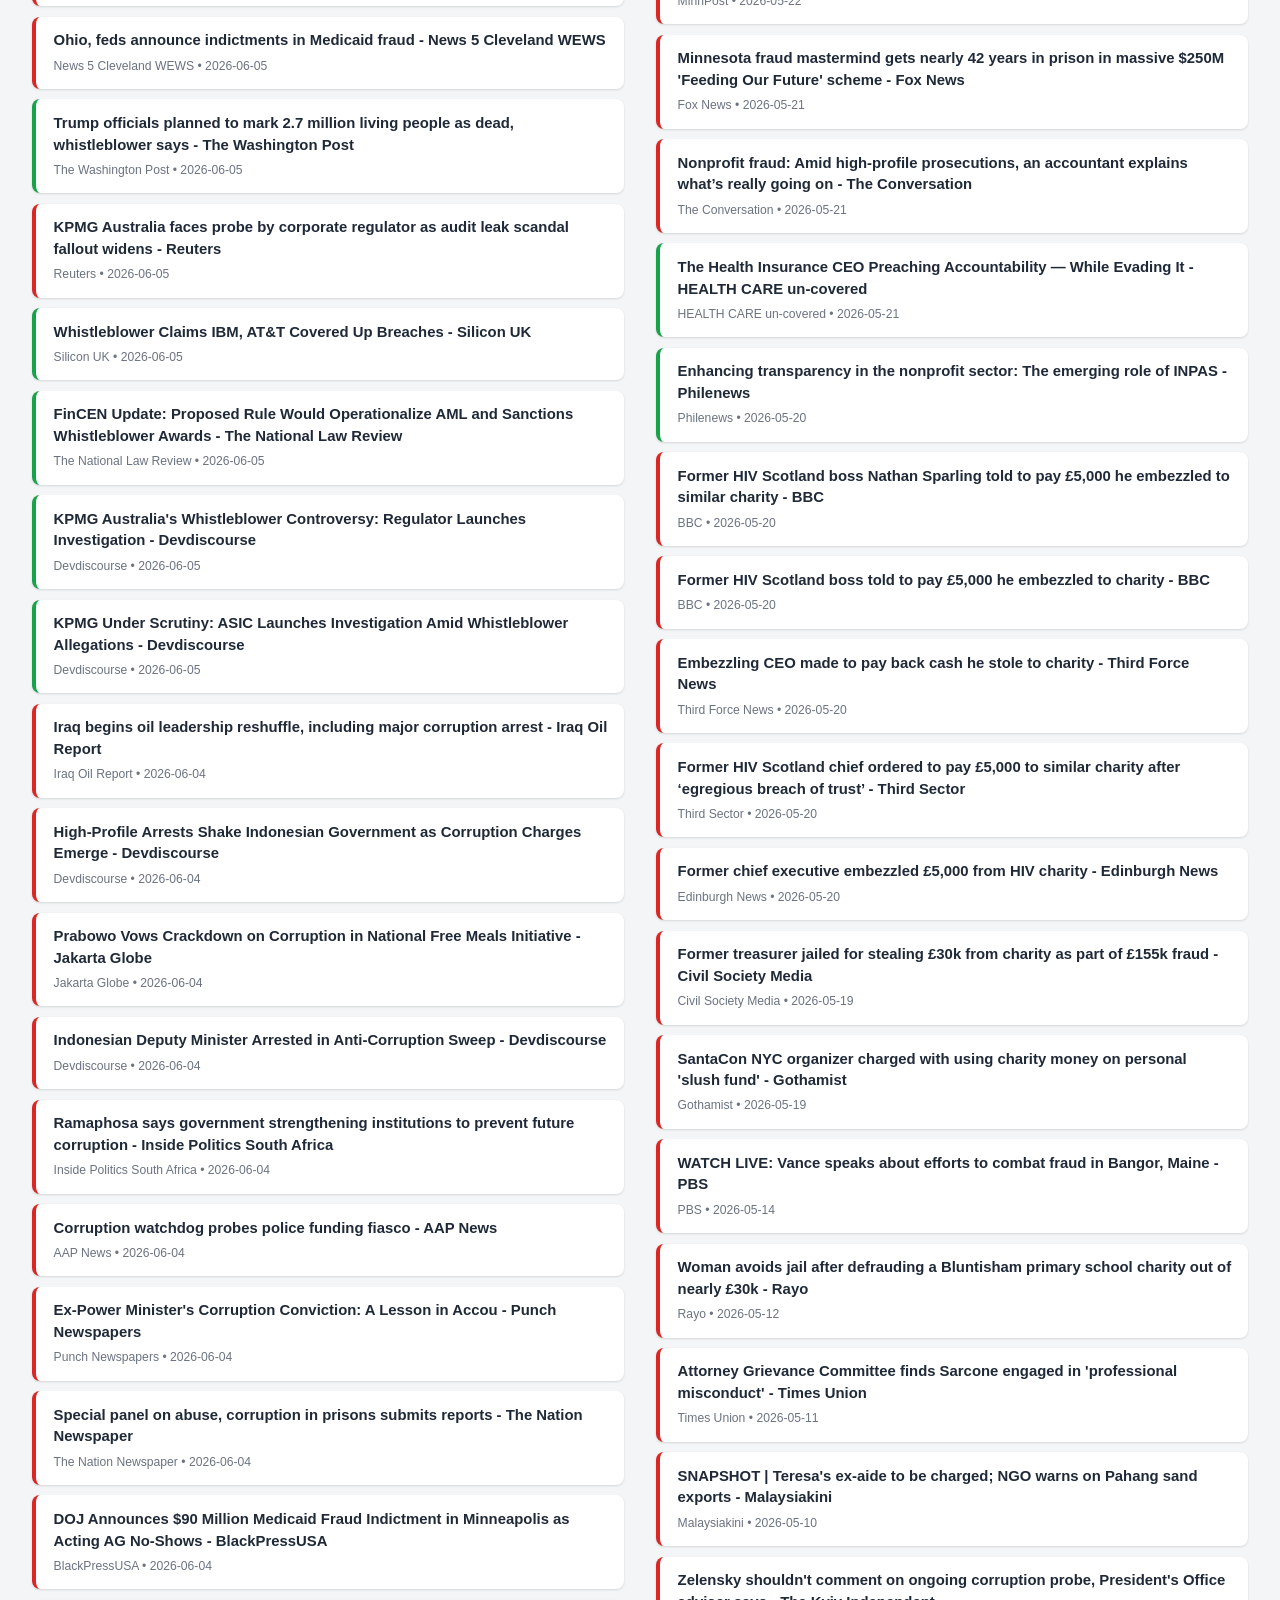
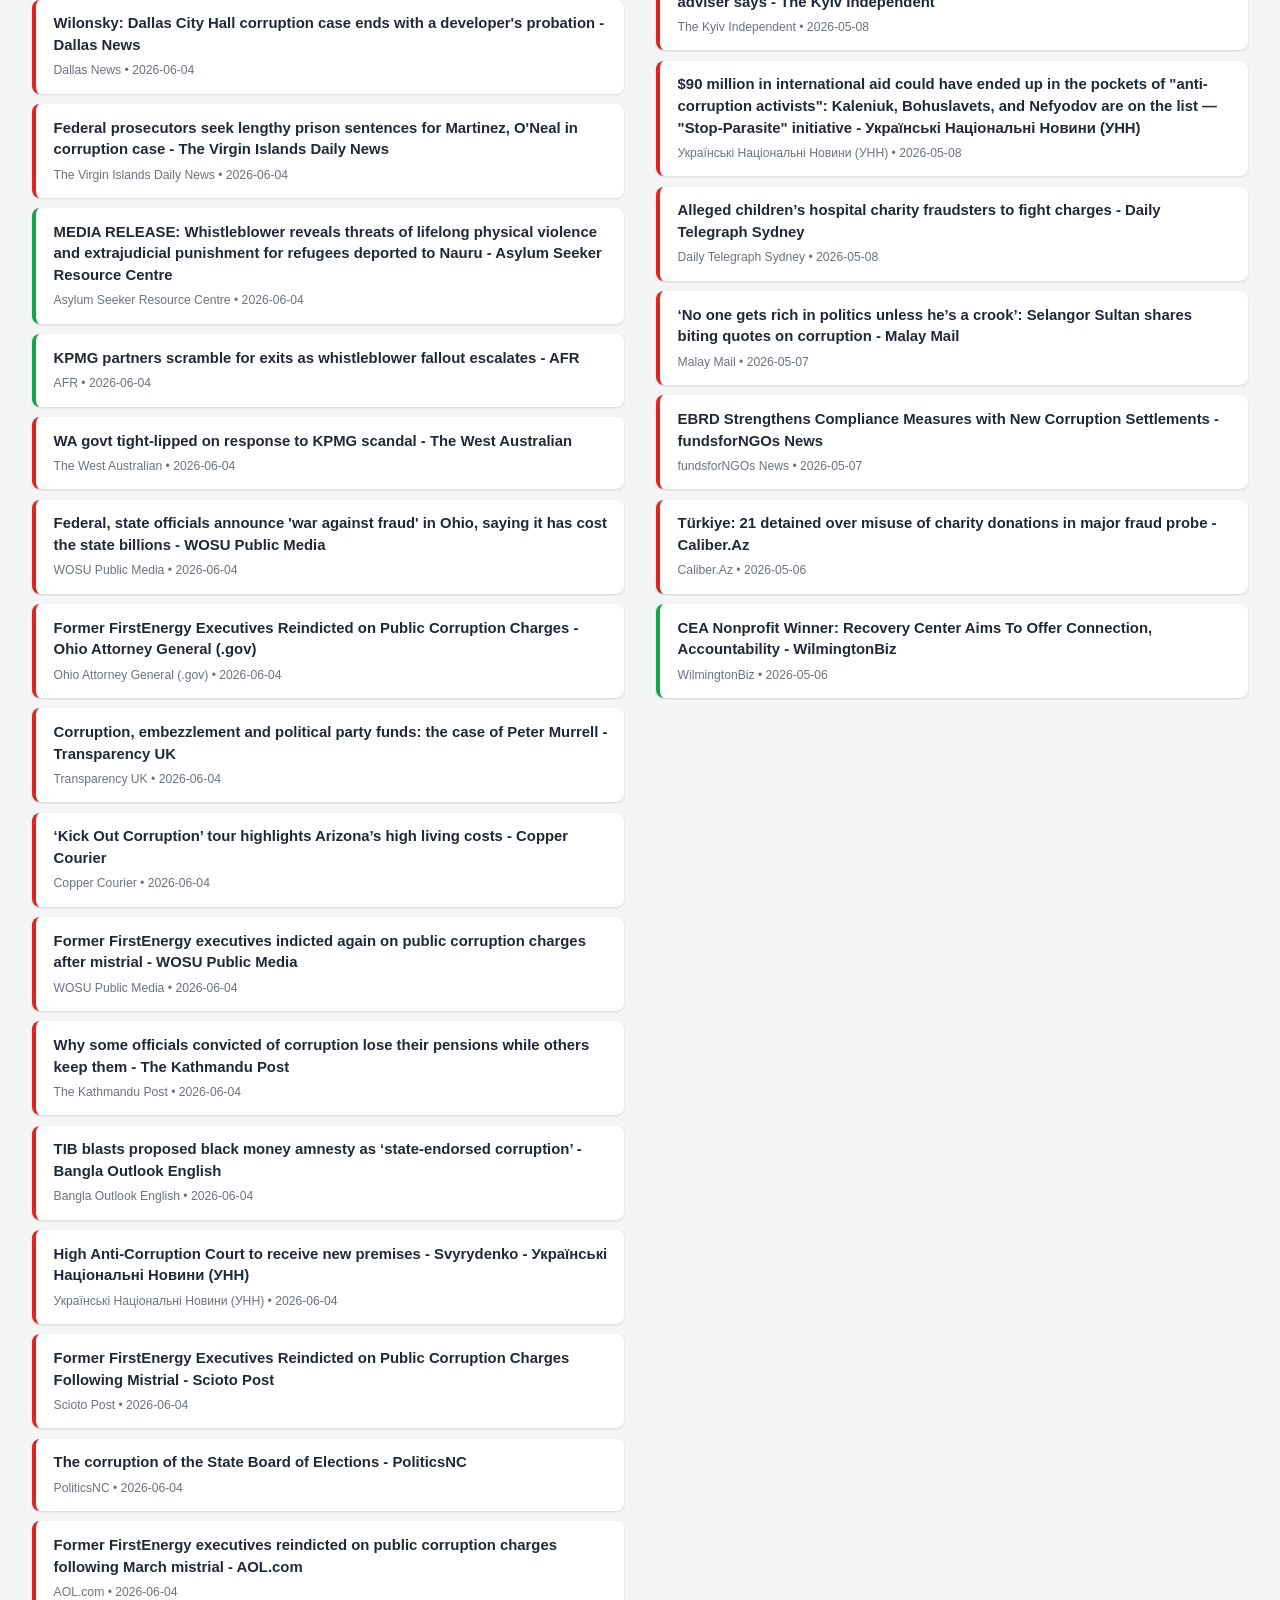
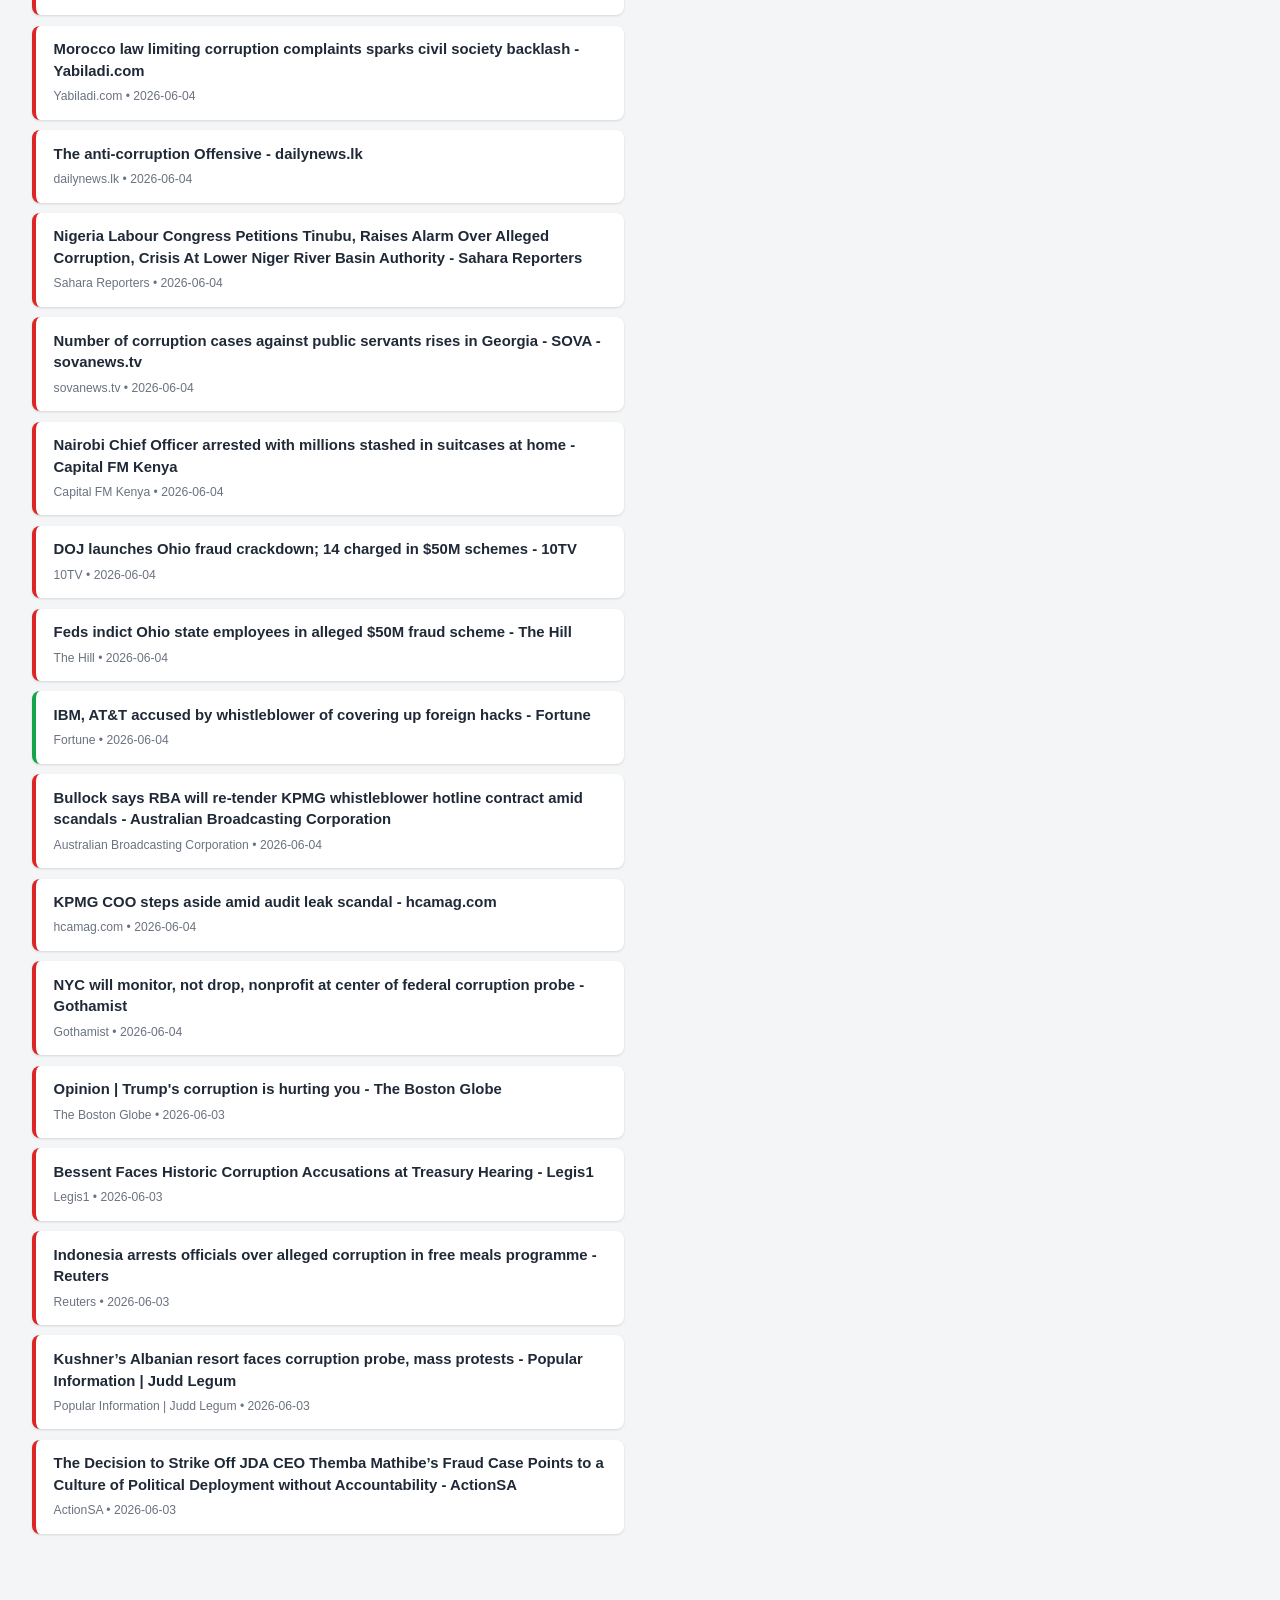
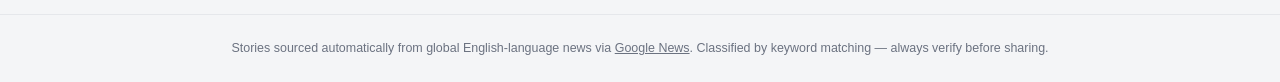
==== commit 9390a7ba: "Daily update: 2026-06-05" ====
--- a/index.html
+++ b/index.html
@@ -10,7 +10,7 @@
   <header>
     <h1>Ethics in the News</h1>
     <p class="subtitle">Tracking accountability in government &amp; nonprofits worldwide</p>
-    <p class="updated">Updated June 04, 2026</p>
+    <p class="updated">Updated June 05, 2026</p>
   </header>
 
   <main>
@@ -34,7 +34,83 @@
       <section class="column" id="gov-column">
         <h2>Government &amp; Public Sector <span class="count">(60)</span></h2>
         <div class="tiles" id="gov-tiles">
-          <div class="tile tile-negative" data-us="false" data-searchtext="iraq begins oil leadership reshuffle, including major corruption arrest - iraq oil report ">
+          <div class="tile tile-negative" data-us="false" data-searchtext="hungary to unveil anti-corruption reforms needed to release eu funding next week - reuters ">
+  <a href="https://news.google.com/rss/articles/[base64]?oc=5" target="_blank" rel="noopener noreferrer" class="tile-title">Hungary to unveil anti-corruption reforms needed to release EU funding next week - Reuters</a>
+  <div class="tile-meta">Reuters &bull; 2026-06-05</div>
+</div>
+<div class="tile tile-negative" data-us="true" data-searchtext="former firstenergy executives reindicted in house bill 6 corruption case - peak of ohio ">
+  <a href="https://news.google.com/rss/articles/[base64]?oc=5" target="_blank" rel="noopener noreferrer" class="tile-title">Former FirstEnergy executives reindicted in House Bill 6 corruption case - Peak of Ohio</a>
+  <div class="tile-meta">Peak of Ohio &bull; 2026-06-05</div>
+</div>
+<div class="tile tile-negative" data-us="false" data-searchtext="hungary enacts anti-corruption reforms to unlock eu funds - devdiscourse ">
+  <a href="https://news.google.com/rss/articles/[base64]?oc=5" target="_blank" rel="noopener noreferrer" class="tile-title">Hungary Enacts Anti-Corruption Reforms to Unlock EU Funds - Devdiscourse</a>
+  <div class="tile-meta">Devdiscourse &bull; 2026-06-05</div>
+</div>
+<div class="tile tile-negative" data-us="false" data-searchtext="hungary to unveil anti-corruption reforms needed to release eu funding next week - yahoo news uk ">
+  <a href="https://news.google.com/rss/articles/CBMihgFBVV95cUxQcG9tRzkwWngyNDNqSm5lZ3loM2hJWjRPNkt4R0o4UlpQbWNpSDRkNTBNeThHWmNmdFBPWnNnUW5Gb2s1clctQXROcnRWMmEtWWk1ZVV3VGVTRzA3U2RBT3FKTm1JeXBnaThZTjlkOVM5aWFxTFFfTEw1UERVZFNwRU51ZEZUdw?oc=5" target="_blank" rel="noopener noreferrer" class="tile-title">Hungary to unveil anti-corruption reforms needed to release EU funding next week - Yahoo News UK</a>
+  <div class="tile-meta">Yahoo News UK &bull; 2026-06-05</div>
+</div>
+<div class="tile tile-negative" data-us="false" data-searchtext="former tibet government head faces life imprisonment for corruption - devdiscourse ">
+  <a href="https://news.google.com/rss/articles/[base64]?oc=5" target="_blank" rel="noopener noreferrer" class="tile-title">Former Tibet Government Head Faces Life Imprisonment for Corruption - Devdiscourse</a>
+  <div class="tile-meta">Devdiscourse &bull; 2026-06-05</div>
+</div>
+<div class="tile tile-negative" data-us="false" data-searchtext="council ceo sent anonymous email to media alleging &#x27;systemic corruption&#x27; - australian broadcasting corporation ">
+  <a href="https://news.google.com/rss/articles/[base64]?oc=5" target="_blank" rel="noopener noreferrer" class="tile-title">Council CEO sent anonymous email to media alleging &#x27;systemic corruption&#x27; - Australian Broadcasting Corporation</a>
+  <div class="tile-meta">Australian Broadcasting Corporation &bull; 2026-06-05</div>
+</div>
+<div class="tile tile-negative" data-us="false" data-searchtext="fg bet on digital procurement initiative to minimize corruption risks in governance - business news nigeria ">
+  <a href="https://news.google.com/rss/articles/[base64]?oc=5" target="_blank" rel="noopener noreferrer" class="tile-title">FG bet on digital procurement initiative to minimize corruption risks in governance - Business News Nigeria</a>
+  <div class="tile-meta">Business News Nigeria &bull; 2026-06-05</div>
+</div>
+<div class="tile tile-negative" data-us="false" data-searchtext="bjp’s pathania demands deputy cm’s removal, alleges corruption in j&amp;k government - the earth news ">
+  <a href="https://news.google.com/rss/articles/[base64]?oc=5" target="_blank" rel="noopener noreferrer" class="tile-title">BJP’s Pathania Demands Deputy CM’s Removal, Alleges Corruption in J&amp;K Government - The Earth News</a>
+  <div class="tile-meta">The Earth News &bull; 2026-06-05</div>
+</div>
+<div class="tile tile-negative" data-us="false" data-searchtext="one out of seven people experienced corruption in 2025 - times of malta ">
+  <a href="https://news.google.com/rss/articles/CBMijgFBVV95cUxNSDRlWkJUUl9ZcktnXzdLVVVzVjFuRk9ZWnI1R0RTbWtnX1VJVGZLdThsMmdYcVFaRTMyT0FsOTNCclF5d0dCcnNfaDJ0QWJya0UxUU41bmZRb09RVUlLTG9NbXlzMG5LbkpTeG5hTFRPNE91eERRWU5UQ1c2bFpLRlUwNUp3OWdZd0tqdEdB?oc=5" target="_blank" rel="noopener noreferrer" class="tile-title">One out of seven people experienced corruption in 2025 - Times of Malta</a>
+  <div class="tile-meta">Times of Malta &bull; 2026-06-05</div>
+</div>
+<div class="tile tile-negative" data-us="false" data-searchtext="carmen calvo claims truth and impartiality in cases of alleged corruption - demócrata ">
+  <a href="https://news.google.com/rss/articles/[base64]?oc=5" target="_blank" rel="noopener noreferrer" class="tile-title">Carmen Calvo claims truth and impartiality in cases of alleged corruption - Demócrata</a>
+  <div class="tile-meta">Demócrata &bull; 2026-06-05</div>
+</div>
+<div class="tile tile-negative" data-us="false" data-searchtext="eppo expands corruption investigation into poland’s tram system - railway pro ">
+  <a href="https://news.google.com/rss/articles/[base64]?oc=5" target="_blank" rel="noopener noreferrer" class="tile-title">EPPO expands corruption investigation into Poland’s tram system - Railway PRO</a>
+  <div class="tile-meta">Railway PRO &bull; 2026-06-05</div>
+</div>
+<div class="tile tile-negative" data-us="false" data-searchtext="eppo detains top polish executives in massive €448 million tram infrastructure fraud probe - railway supply ">
+  <a href="https://news.google.com/rss/articles/[base64]?oc=5" target="_blank" rel="noopener noreferrer" class="tile-title">EPPO Detains Top Polish Executives in Massive €448 Million Tram Infrastructure Fraud Probe - Railway Supply</a>
+  <div class="tile-meta">Railway Supply &bull; 2026-06-05</div>
+</div>
+<div class="tile tile-negative" data-us="true" data-searchtext="ohio, feds announce indictments in medicaid fraud - news 5 cleveland wews ">
+  <a href="https://news.google.com/rss/articles/[base64]?oc=5" target="_blank" rel="noopener noreferrer" class="tile-title">Ohio, feds announce indictments in Medicaid fraud - News 5 Cleveland WEWS</a>
+  <div class="tile-meta">News 5 Cleveland WEWS &bull; 2026-06-05</div>
+</div>
+<div class="tile tile-positive" data-us="false" data-searchtext="trump officials planned to mark 2.7 million living people as dead, whistleblower says - the washington post ">
+  <a href="https://news.google.com/rss/articles/[base64]?oc=5" target="_blank" rel="noopener noreferrer" class="tile-title">Trump officials planned to mark 2.7 million living people as dead, whistleblower says - The Washington Post</a>
+  <div class="tile-meta">The Washington Post &bull; 2026-06-05</div>
+</div>
+<div class="tile tile-negative" data-us="false" data-searchtext="kpmg australia faces probe by corporate regulator as audit leak scandal fallout widens - reuters ">
+  <a href="https://news.google.com/rss/articles/[base64]?oc=5" target="_blank" rel="noopener noreferrer" class="tile-title">KPMG Australia faces probe by corporate regulator as audit leak scandal fallout widens - Reuters</a>
+  <div class="tile-meta">Reuters &bull; 2026-06-05</div>
+</div>
+<div class="tile tile-positive" data-us="false" data-searchtext="whistleblower claims ibm, at&amp;t covered up breaches - silicon uk ">
+  <a href="https://news.google.com/rss/articles/[base64]?oc=5" target="_blank" rel="noopener noreferrer" class="tile-title">Whistleblower Claims IBM, AT&amp;T Covered Up Breaches - Silicon UK</a>
+  <div class="tile-meta">Silicon UK &bull; 2026-06-05</div>
+</div>
+<div class="tile tile-positive" data-us="false" data-searchtext="fincen update: proposed rule would operationalize aml and sanctions whistleblower awards - the national law review ">
+  <a href="https://news.google.com/rss/articles/[base64]?oc=5" target="_blank" rel="noopener noreferrer" class="tile-title">FinCEN Update: Proposed Rule Would Operationalize AML and Sanctions Whistleblower Awards - The National Law Review</a>
+  <div class="tile-meta">The National Law Review &bull; 2026-06-05</div>
+</div>
+<div class="tile tile-positive" data-us="false" data-searchtext="kpmg australia&#x27;s whistleblower controversy: regulator launches investigation - devdiscourse ">
+  <a href="https://news.google.com/rss/articles/[base64]?oc=5" target="_blank" rel="noopener noreferrer" class="tile-title">KPMG Australia&#x27;s Whistleblower Controversy: Regulator Launches Investigation - Devdiscourse</a>
+  <div class="tile-meta">Devdiscourse &bull; 2026-06-05</div>
+</div>
+<div class="tile tile-positive" data-us="false" data-searchtext="kpmg under scrutiny: asic launches investigation amid whistleblower allegations - devdiscourse ">
+  <a href="https://news.google.com/rss/articles/[base64]?oc=5" target="_blank" rel="noopener noreferrer" class="tile-title">KPMG Under Scrutiny: ASIC Launches Investigation Amid Whistleblower Allegations - Devdiscourse</a>
+  <div class="tile-meta">Devdiscourse &bull; 2026-06-05</div>
+</div>
+<div class="tile tile-negative" data-us="false" data-searchtext="iraq begins oil leadership reshuffle, including major corruption arrest - iraq oil report ">
   <a href="https://news.google.com/rss/articles/[base64]?oc=5" target="_blank" rel="noopener noreferrer" class="tile-title">Iraq begins oil leadership reshuffle, including major corruption arrest - Iraq Oil Report</a>
   <div class="tile-meta">Iraq Oil Report &bull; 2026-06-04</div>
 </div>
@@ -90,6 +166,94 @@
   <a href="https://news.google.com/rss/articles/[base64]?oc=5" target="_blank" rel="noopener noreferrer" class="tile-title">WA govt tight-lipped on response to KPMG scandal - The West Australian</a>
   <div class="tile-meta">The West Australian &bull; 2026-06-04</div>
 </div>
+<div class="tile tile-negative" data-us="true" data-searchtext="federal, state officials announce &#x27;war against fraud&#x27; in ohio, saying it has cost the state billions - wosu public media ">
+  <a href="https://news.google.com/rss/articles/[base64]?oc=5" target="_blank" rel="noopener noreferrer" class="tile-title">Federal, state officials announce &#x27;war against fraud&#x27; in Ohio, saying it has cost the state billions - WOSU Public Media</a>
+  <div class="tile-meta">WOSU Public Media &bull; 2026-06-04</div>
+</div>
+<div class="tile tile-negative" data-us="true" data-searchtext="former firstenergy executives reindicted on public corruption charges - ohio attorney general (.gov) ">
+  <a href="https://news.google.com/rss/articles/[base64]?oc=5" target="_blank" rel="noopener noreferrer" class="tile-title">Former FirstEnergy Executives Reindicted on Public Corruption Charges - Ohio Attorney General (.gov)</a>
+  <div class="tile-meta">Ohio Attorney General (.gov) &bull; 2026-06-04</div>
+</div>
+<div class="tile tile-negative" data-us="false" data-searchtext="corruption, embezzlement and political party funds: the case of peter murrell - transparency uk ">
+  <a href="https://news.google.com/rss/articles/[base64]?oc=5" target="_blank" rel="noopener noreferrer" class="tile-title">Corruption, embezzlement and political party funds: the case of Peter Murrell - Transparency UK</a>
+  <div class="tile-meta">Transparency UK &bull; 2026-06-04</div>
+</div>
+<div class="tile tile-negative" data-us="true" data-searchtext="‘kick out corruption’ tour highlights arizona’s high living costs - copper courier ">
+  <a href="https://news.google.com/rss/articles/[base64]?oc=5" target="_blank" rel="noopener noreferrer" class="tile-title">‘Kick Out Corruption’ tour highlights Arizona’s high living costs - Copper Courier</a>
+  <div class="tile-meta">Copper Courier &bull; 2026-06-04</div>
+</div>
+<div class="tile tile-negative" data-us="true" data-searchtext="former firstenergy executives indicted again on public corruption charges after mistrial - wosu public media ">
+  <a href="https://news.google.com/rss/articles/[base64]?oc=5" target="_blank" rel="noopener noreferrer" class="tile-title">Former FirstEnergy executives indicted again on public corruption charges after mistrial - WOSU Public Media</a>
+  <div class="tile-meta">WOSU Public Media &bull; 2026-06-04</div>
+</div>
+<div class="tile tile-negative" data-us="false" data-searchtext="why some officials convicted of corruption lose their pensions while others keep them - the kathmandu post ">
+  <a href="https://news.google.com/rss/articles/[base64]?oc=5" target="_blank" rel="noopener noreferrer" class="tile-title">Why some officials convicted of corruption lose their pensions while others keep them - The Kathmandu Post</a>
+  <div class="tile-meta">The Kathmandu Post &bull; 2026-06-04</div>
+</div>
+<div class="tile tile-negative" data-us="false" data-searchtext="tib blasts proposed black money amnesty as ‘state-endorsed corruption’ - bangla outlook english ">
+  <a href="https://news.google.com/rss/articles/CBMiUkFVX3lxTFBjSktWeFVILTdjS1Vic0U4ZmlNLU9ZQmNQeW9kbkhIQnBySnhILWZESXVyZkV3YVdkSmkwbGM2Sk40Ny1vaVlHNzh6dDRTQU9nRmc?oc=5" target="_blank" rel="noopener noreferrer" class="tile-title">TIB blasts proposed black money amnesty as ‘state-endorsed corruption’ - Bangla Outlook English</a>
+  <div class="tile-meta">Bangla Outlook English &bull; 2026-06-04</div>
+</div>
+<div class="tile tile-negative" data-us="false" data-searchtext="high anti-corruption court to receive new premises - svyrydenko - українські національні новини (унн) ">
+  <a href="https://news.google.com/rss/articles/[base64]?oc=5" target="_blank" rel="noopener noreferrer" class="tile-title">High Anti-Corruption Court to receive new premises - Svyrydenko - Українські Національні Новини (УНН)</a>
+  <div class="tile-meta">Українські Національні Новини (УНН) &bull; 2026-06-04</div>
+</div>
+<div class="tile tile-negative" data-us="true" data-searchtext="former firstenergy executives reindicted on public corruption charges following mistrial - scioto post ">
+  <a href="https://news.google.com/rss/articles/[base64]?oc=5" target="_blank" rel="noopener noreferrer" class="tile-title">Former FirstEnergy Executives Reindicted on Public Corruption Charges Following Mistrial - Scioto Post</a>
+  <div class="tile-meta">Scioto Post &bull; 2026-06-04</div>
+</div>
+<div class="tile tile-negative" data-us="false" data-searchtext="the corruption of the state board of elections - politicsnc ">
+  <a href="https://news.google.com/rss/articles/CBMib0FVX3lxTFB0aW9SRWNKU0M0RzBia3lYSFNJaF9velhBWXNudTBBY1RWb1lEeHozV0ZWajIwYzNYTDNnLVRlWHdQTV9WRzVkVWpBbE9YN3FkbzdVd2d5R0pfRjNvRkVrRnExem1uN1JIdW9ySTJ1bw?oc=5" target="_blank" rel="noopener noreferrer" class="tile-title">The corruption of the State Board of Elections - PoliticsNC</a>
+  <div class="tile-meta">PoliticsNC &bull; 2026-06-04</div>
+</div>
+<div class="tile tile-negative" data-us="true" data-searchtext="former firstenergy executives reindicted on public corruption charges following march mistrial - aol.com ">
+  <a href="https://news.google.com/rss/articles/CBMikAFBVV95cUxNSFE5dl9WaVpRVHIwRjJsUWgyN3JBOUpuVmNhTFN0ZHNSUnRHOEsxQ3NSOUlUTldwXzNHVmpKU3ZMczEtbHA0Rjg2Q1NJczRGUjAtLUdNY1dNdlhMQXNCOEhNQm9FSWVuYzltQ1pGUE5Gc1JyMDFBU283YXpLeDVUUFA4ZWJVTU43YkxDZnBrZVU?oc=5" target="_blank" rel="noopener noreferrer" class="tile-title">Former FirstEnergy executives reindicted on public corruption charges following March mistrial - AOL.com</a>
+  <div class="tile-meta">AOL.com &bull; 2026-06-04</div>
+</div>
+<div class="tile tile-negative" data-us="false" data-searchtext="morocco law limiting corruption complaints sparks civil society backlash - yabiladi.com ">
+  <a href="https://news.google.com/rss/articles/[base64]?oc=5" target="_blank" rel="noopener noreferrer" class="tile-title">Morocco law limiting corruption complaints sparks civil society backlash - Yabiladi.com</a>
+  <div class="tile-meta">Yabiladi.com &bull; 2026-06-04</div>
+</div>
+<div class="tile tile-negative" data-us="false" data-searchtext="the anti-corruption offensive - dailynews.lk ">
+  <a href="https://news.google.com/rss/articles/CBMijwFBVV95cUxNR2RERkpfajBWQ003U19vc3RLbE1Uc2dNanF4djZmS0RjWi14QlktbXlQejJadnhqamNYb01ZbktQQzZtTnlydFhrbm9vWXZEelY4VjVIaEsyVnkwb1pObE9JTnZJVVI1NkRoNnMzc004SkwxMjlMcUU3VnFqWmZnLXZURFFUSDZKTHYtSUVyMA?oc=5" target="_blank" rel="noopener noreferrer" class="tile-title">The anti-corruption Offensive - dailynews.lk</a>
+  <div class="tile-meta">dailynews.lk &bull; 2026-06-04</div>
+</div>
+<div class="tile tile-negative" data-us="true" data-searchtext="nigeria labour congress petitions tinubu, raises alarm over alleged corruption, crisis at lower niger river basin authority - sahara reporters ">
+  <a href="https://news.google.com/rss/articles/[base64]?oc=5" target="_blank" rel="noopener noreferrer" class="tile-title">Nigeria Labour Congress Petitions Tinubu, Raises Alarm Over Alleged Corruption, Crisis At Lower Niger River Basin Authority - Sahara Reporters</a>
+  <div class="tile-meta">Sahara Reporters &bull; 2026-06-04</div>
+</div>
+<div class="tile tile-negative" data-us="true" data-searchtext="number of corruption cases against public servants rises in georgia - sova - sovanews.tv ">
+  <a href="https://news.google.com/rss/articles/[base64]?oc=5" target="_blank" rel="noopener noreferrer" class="tile-title">Number of corruption cases against public servants rises in Georgia - SOVA - sovanews.tv</a>
+  <div class="tile-meta">sovanews.tv &bull; 2026-06-04</div>
+</div>
+<div class="tile tile-negative" data-us="false" data-searchtext="nairobi chief officer arrested with millions stashed in suitcases at home - capital fm kenya ">
+  <a href="https://news.google.com/rss/articles/[base64]?oc=5" target="_blank" rel="noopener noreferrer" class="tile-title">Nairobi Chief Officer arrested with millions stashed in suitcases at home - Capital FM Kenya</a>
+  <div class="tile-meta">Capital FM Kenya &bull; 2026-06-04</div>
+</div>
+<div class="tile tile-negative" data-us="true" data-searchtext="doj launches ohio fraud crackdown; 14 charged in $50m schemes - 10tv ">
+  <a href="https://news.google.com/rss/articles/[base64]?oc=5" target="_blank" rel="noopener noreferrer" class="tile-title">DOJ launches Ohio fraud crackdown; 14 charged in $50M schemes - 10TV</a>
+  <div class="tile-meta">10TV &bull; 2026-06-04</div>
+</div>
+<div class="tile tile-negative" data-us="true" data-searchtext="feds indict ohio state employees in alleged $50m fraud scheme - the hill ">
+  <a href="https://news.google.com/rss/articles/[base64]?oc=5" target="_blank" rel="noopener noreferrer" class="tile-title">Feds indict Ohio state employees in alleged $50M fraud scheme - The Hill</a>
+  <div class="tile-meta">The Hill &bull; 2026-06-04</div>
+</div>
+<div class="tile tile-positive" data-us="false" data-searchtext="ibm, at&amp;t accused by whistleblower of covering up foreign hacks - fortune ">
+  <a href="https://news.google.com/rss/articles/[base64]?oc=5" target="_blank" rel="noopener noreferrer" class="tile-title">IBM, AT&amp;T accused by whistleblower of covering up foreign hacks - Fortune</a>
+  <div class="tile-meta">Fortune &bull; 2026-06-04</div>
+</div>
+<div class="tile tile-negative" data-us="false" data-searchtext="bullock says rba will re-tender kpmg whistleblower hotline contract amid scandals - australian broadcasting corporation ">
+  <a href="https://news.google.com/rss/articles/CBMiiAFBVV95cUxNNlp3SnVYY29HN0Z6aG84eFJPM1Brc0p6SE11UHBWcDVyVGViVEdjVjhzc01DUnVnZkRLOXpaUE9WU1c0UFphY0xhdFNDbWV4QTJFcEpFeVlZbnFVS0tlaDY5Smgxd2R2THZRLVZMbHhhS2tRcE5UeFFHNm5pTGR2UjFXUktpVG5p?oc=5" target="_blank" rel="noopener noreferrer" class="tile-title">Bullock says RBA will re-tender KPMG whistleblower hotline contract amid scandals - Australian Broadcasting Corporation</a>
+  <div class="tile-meta">Australian Broadcasting Corporation &bull; 2026-06-04</div>
+</div>
+<div class="tile tile-negative" data-us="false" data-searchtext="kpmg coo steps aside amid audit leak scandal - hcamag.com ">
+  <a href="https://news.google.com/rss/articles/[base64]?oc=5" target="_blank" rel="noopener noreferrer" class="tile-title">KPMG COO steps aside amid audit leak scandal - hcamag.com</a>
+  <div class="tile-meta">hcamag.com &bull; 2026-06-04</div>
+</div>
+<div class="tile tile-negative" data-us="false" data-searchtext="nyc will monitor, not drop, nonprofit at center of federal corruption probe - gothamist ">
+  <a href="https://news.google.com/rss/articles/[base64]?oc=5" target="_blank" rel="noopener noreferrer" class="tile-title">NYC will monitor, not drop, nonprofit at center of federal corruption probe - Gothamist</a>
+  <div class="tile-meta">Gothamist &bull; 2026-06-04</div>
+</div>
 <div class="tile tile-negative" data-us="false" data-searchtext="opinion | trump&#x27;s corruption is hurting you - the boston globe ">
   <a href="https://news.google.com/rss/articles/CBMiggFBVV95cUxQN3hXX0p6R0YxTGV0TE94WDhrcG5iTHNhaXNURU1pQTV5NDJlOGtqalNBZUNxUms4by1FTjZpR1ZQdEw5SEhqNktsa2lDSGpQaDZwUTQzc0syaXBFYnoxbmYxU3gxMXRvUXp0Qk5PbGRjRVJzaEZhdUMwbHZLN0xtOFdB?oc=5" target="_blank" rel="noopener noreferrer" class="tile-title">Opinion | Trump&#x27;s corruption is hurting you - The Boston Globe</a>
   <div class="tile-meta">The Boston Globe &bull; 2026-06-03</div>
@@ -109,178 +273,18 @@
 <div class="tile tile-negative" data-us="false" data-searchtext="the decision to strike off jda ceo themba mathibe’s fraud case points to a culture of political deployment without accountability - actionsa ">
   <a href="https://news.google.com/rss/articles/[base64]?oc=5" target="_blank" rel="noopener noreferrer" class="tile-title">The Decision to Strike Off JDA CEO Themba Mathibe’s Fraud Case Points to a Culture of Political Deployment without Accountability - ActionSA</a>
   <div class="tile-meta">ActionSA &bull; 2026-06-03</div>
-</div>
-<div class="tile tile-negative" data-us="false" data-searchtext="sick of crime, corruption and poor services? the iec says your vote matters most locally - ewn ">
-  <a href="https://news.google.com/rss/articles/[base64]?oc=5" target="_blank" rel="noopener noreferrer" class="tile-title">Sick of crime, corruption and poor services? The IEC says your vote matters most locally - EWN</a>
-  <div class="tile-meta">EWN &bull; 2026-06-03</div>
-</div>
-<div class="tile tile-negative" data-us="false" data-searchtext="public administration and corruption: ukrainians named the main obstacles on the way to the eu - прямий ">
-  <a href="https://news.google.com/rss/articles/[base64]?oc=5" target="_blank" rel="noopener noreferrer" class="tile-title">Public administration and corruption: Ukrainians named the main obstacles on the way to the EU - Прямий</a>
-  <div class="tile-meta">Прямий &bull; 2026-06-03</div>
-</div>
-<div class="tile tile-negative" data-us="false" data-searchtext="biz, governance groups push anti-corruption reforms as prosecutions alone not enough to stop next &#x27;flood-control scandal&#x27; - manila bulletin ">
-  <a href="https://news.google.com/rss/articles/[base64]?oc=5" target="_blank" rel="noopener noreferrer" class="tile-title">Biz, governance groups push anti-corruption reforms as prosecutions alone not enough to stop next &#x27;flood-control scandal&#x27; - Manila Bulletin</a>
-  <div class="tile-meta">Manila Bulletin &bull; 2026-06-03</div>
-</div>
-<div class="tile tile-negative" data-us="false" data-searchtext="illa replies to the opposition amid accusations of corruption and claims he acts with total transparency - demócrata ">
-  <a href="https://news.google.com/rss/articles/[base64]?oc=5" target="_blank" rel="noopener noreferrer" class="tile-title">Illa replies to the opposition amid accusations of corruption and claims he acts with total transparency - Demócrata</a>
-  <div class="tile-meta">Demócrata &bull; 2026-06-03</div>
-</div>
-<div class="tile tile-negative" data-us="false" data-searchtext="fuel price hike due to government mismanagement &amp; corruption – namal challenges govt. to prove otherwise - daily mirror - sri lanka ">
-  <a href="https://news.google.com/rss/articles/[base64]?oc=5" target="_blank" rel="noopener noreferrer" class="tile-title">Fuel price hike due to government mismanagement &amp; corruption – Namal challenges govt. to prove otherwise - Daily Mirror - Sri Lanka</a>
-  <div class="tile-meta">Daily Mirror - Sri Lanka &bull; 2026-06-03</div>
-</div>
-<div class="tile tile-negative" data-us="false" data-searchtext="sentencing postponed in federal corruption cases involving former becerra aide - aol.com ">
-  <a href="https://news.google.com/rss/articles/CBMijgFBVV95cUxQMW1za3N0NEgwSWRTWENrWWMtRjFHNlNzR2hsYjFEd3hibU1CbzFSbEhqZlBNZXpQaXNabkxzSWlLbWJycjZDeTgwTDhuN0k0aUVWSVlTb0JXTXFrejdLVFZpVWZ1LXctTEZFRGp1alpnWG9jTEdTcTRqMFRyb2U0VFNydjlNOUxBZkM1WHVB?oc=5" target="_blank" rel="noopener noreferrer" class="tile-title">Sentencing postponed in federal corruption cases involving former Becerra aide - AOL.com</a>
-  <div class="tile-meta">AOL.com &bull; 2026-06-03</div>
-</div>
-<div class="tile tile-negative" data-us="false" data-searchtext="los angeles-area rep. jimmy gomez being investigated for sexual misconduct, report says - abc7 los angeles ">
-  <a href="https://news.google.com/rss/articles/[base64]?oc=5" target="_blank" rel="noopener noreferrer" class="tile-title">Los Angeles-area Rep. Jimmy Gomez being investigated for sexual misconduct, report says - ABC7 Los Angeles</a>
-  <div class="tile-meta">ABC7 Los Angeles &bull; 2026-06-03</div>
-</div>
-<div class="tile tile-negative" data-us="false" data-searchtext="kpmg australia coo steps down amid growing audit client leak scandal - reuters ">
-  <a href="https://news.google.com/rss/articles/[base64]?oc=5" target="_blank" rel="noopener noreferrer" class="tile-title">KPMG Australia COO steps down amid growing audit client leak scandal - Reuters</a>
-  <div class="tile-meta">Reuters &bull; 2026-06-03</div>
-</div>
-<div class="tile tile-positive" data-us="false" data-searchtext="doge whistleblower had his brakes cut hours after elon put him on blast, suit alleges - gizmodo ">
-  <a href="https://news.google.com/rss/articles/[base64]?oc=5" target="_blank" rel="noopener noreferrer" class="tile-title">DOGE Whistleblower Had His Brakes Cut Hours After Elon Put Him On Blast, Suit Alleges - Gizmodo</a>
-  <div class="tile-meta">Gizmodo &bull; 2026-06-03</div>
-</div>
-<div class="tile tile-positive" data-us="false" data-searchtext="australia opens consultation on whistleblower protection laws - hcamag.com ">
-  <a href="https://news.google.com/rss/articles/[base64]?oc=5" target="_blank" rel="noopener noreferrer" class="tile-title">Australia opens consultation on whistleblower protection laws - hcamag.com</a>
-  <div class="tile-meta">hcamag.com &bull; 2026-06-03</div>
-</div>
-<div class="tile tile-positive" data-us="false" data-searchtext="indusind bank denies receiving government, regulatory notice relating to fresh whistleblower complaint - fortune india ">
-  <a href="https://news.google.com/rss/articles/[base64]?oc=5" target="_blank" rel="noopener noreferrer" class="tile-title">IndusInd Bank denies receiving government, regulatory notice relating to fresh whistleblower complaint - Fortune India</a>
-  <div class="tile-meta">Fortune India &bull; 2026-06-03</div>
-</div>
-<div class="tile tile-positive" data-us="false" data-searchtext="parliament seeks stronger whistleblower protections for civil servants - fiji sun ">
-  <a href="https://news.google.com/rss/articles/[base64]?oc=5" target="_blank" rel="noopener noreferrer" class="tile-title">Parliament seeks stronger whistleblower protections for civil servants - Fiji Sun</a>
-  <div class="tile-meta">Fiji Sun &bull; 2026-06-03</div>
-</div>
-<div class="tile tile-negative" data-us="false" data-searchtext="donald trump is the most corrupt president in us history - jacobin ">
-  <a href="https://news.google.com/rss/articles/CBMicEFVX3lxTE5SbmtLTFM1c09VX1ZveElmQlZLcTMxRnRseHVSSTAtbFV3bTNPbGNIUGp0b0hkM2dFdTZXRWFtNzVZZ1d3MnhLWGh6RGRscXdKUzNMbnB1Q3lISjRaRVZRU3B1X2ZJWExNbm1FZ3ByQzQ?oc=5" target="_blank" rel="noopener noreferrer" class="tile-title">Donald Trump Is the Most Corrupt President in US History - Jacobin</a>
-  <div class="tile-meta">Jacobin &bull; 2026-06-03</div>
-</div>
-<div class="tile tile-negative" data-us="false" data-searchtext="director addresses global anti-corruption conference - gov.uk ">
-  <a href="https://news.google.com/rss/articles/[base64]?oc=5" target="_blank" rel="noopener noreferrer" class="tile-title">Director addresses global anti-corruption conference - GOV.UK</a>
-  <div class="tile-meta">GOV.UK &bull; 2026-06-03</div>
-</div>
-<div class="tile tile-negative" data-us="false" data-searchtext="we don’t have a child care fraud problem—we have a care economy problem - the indypendent ">
-  <a href="https://news.google.com/rss/articles/[base64]?oc=5" target="_blank" rel="noopener noreferrer" class="tile-title">We Don’t Have a Child Care Fraud Problem—We Have a Care Economy Problem - The Indypendent</a>
-  <div class="tile-meta">The Indypendent &bull; 2026-06-03</div>
-</div>
-<div class="tile tile-negative" data-us="false" data-searchtext="beyond governance: why corruption and nationalism do not mix – oped - eurasia review ">
-  <a href="https://news.google.com/rss/articles/[base64]?oc=5" target="_blank" rel="noopener noreferrer" class="tile-title">Beyond Governance: Why Corruption And Nationalism Do Not Mix – OpEd - Eurasia Review</a>
-  <div class="tile-meta">Eurasia Review &bull; 2026-06-03</div>
-</div>
-<div class="tile tile-negative" data-us="false" data-searchtext="another bribery scandal hits detroit. it involves the people mover - detroit free press ">
-  <a href="https://news.google.com/rss/articles/[base64]?oc=5" target="_blank" rel="noopener noreferrer" class="tile-title">Another bribery scandal hits Detroit. It involves the People Mover - Detroit Free Press</a>
-  <div class="tile-meta">Detroit Free Press &bull; 2026-06-03</div>
-</div>
-<div class="tile tile-negative" data-us="false" data-searchtext="ex tci premier, brother, jailed for 4 years in landmark corruption case - st vincent times ">
-  <a href="https://news.google.com/rss/articles/[base64]?oc=5" target="_blank" rel="noopener noreferrer" class="tile-title">Ex TCI premier, brother, jailed for 4 years in landmark corruption case - St Vincent Times</a>
-  <div class="tile-meta">St Vincent Times &bull; 2026-06-03</div>
-</div>
-<div class="tile tile-negative" data-us="false" data-searchtext="lai&#x27;s &#x27;money diplomacy&#x27; in eswatini slammed as corrupt political show - china daily ">
-  <a href="https://news.google.com/rss/articles/CBMifkFVX3lxTFBiWklyTmNnVmJrNGRMT1lYSGVVRWdpZlJORzNjNENLZXlkWXRiN3BJODdBX1ZaS0RQNHFTOE5sS0dqcWFNaHU3TWVFTnlPcDcwX1ctQ1Q4RmlPelczWWVEN0VwVElpR3JmLW5DTndrUnA4Y0NMc2gxMUhZVHV0QQ?oc=5" target="_blank" rel="noopener noreferrer" class="tile-title">Lai&#x27;s &#x27;money diplomacy&#x27; in Eswatini slammed as corrupt political show - China Daily</a>
-  <div class="tile-meta">China Daily &bull; 2026-06-03</div>
-</div>
-<div class="tile tile-negative" data-us="false" data-searchtext="anti-corruption reforms pushed - the manila times ">
-  <a href="https://news.google.com/rss/articles/[base64]?oc=5" target="_blank" rel="noopener noreferrer" class="tile-title">Anti-corruption reforms pushed - The Manila Times</a>
-  <div class="tile-meta">The Manila Times &bull; 2026-06-03</div>
-</div>
-<div class="tile tile-negative" data-us="false" data-searchtext="sick of crime, corruption and poor services? the iec says your vote matters most locally - ewn ">
-  <a href="https://news.google.com/rss/articles/[base64]?oc=5" target="_blank" rel="noopener noreferrer" class="tile-title">Sick of crime, corruption and poor services? The IEC says your vote matters most locally - EWN</a>
-  <div class="tile-meta">EWN &bull; 2026-06-03</div>
-</div>
-<div class="tile tile-negative" data-us="false" data-searchtext="we’re fortunate the trump admin’s cowardice sometimes blocks its corruption - jezebel.com ">
-  <a href="https://news.google.com/rss/articles/[base64]?oc=5" target="_blank" rel="noopener noreferrer" class="tile-title">We’re Fortunate the Trump Admin’s Cowardice Sometimes Blocks Its Corruption - jezebel.com</a>
-  <div class="tile-meta">jezebel.com &bull; 2026-06-03</div>
-</div>
-<div class="tile tile-negative" data-us="false" data-searchtext="the detention of a corruption suspect in the construction of the lamongan regency government office - antara foto ">
-  <a href="https://news.google.com/rss/articles/[base64]?oc=5" target="_blank" rel="noopener noreferrer" class="tile-title">The detention of a corruption suspect in the construction of the Lamongan Regency Government office - ANTARA Foto</a>
-  <div class="tile-meta">ANTARA Foto &bull; 2026-06-03</div>
-</div>
-<div class="tile tile-negative" data-us="false" data-searchtext="eppo has charged two public officials in connection with fraud in the modernization of trams in poland - informat.ro ">
-  <a href="https://news.google.com/rss/articles/[base64]?oc=5" target="_blank" rel="noopener noreferrer" class="tile-title">EPPO has charged two public officials in connection with fraud in the modernization of trams in Poland - Informat.ro</a>
-  <div class="tile-meta">Informat.ro &bull; 2026-06-03</div>
-</div>
-<div class="tile tile-negative" data-us="false" data-searchtext="l.a. rep. jimmy gomez under ethics inquiry over alleged sexual misconduct: reports - ktla ">
-  <a href="https://news.google.com/rss/articles/[base64]?oc=5" target="_blank" rel="noopener noreferrer" class="tile-title">L.A. Rep. Jimmy Gomez under ethics inquiry over alleged sexual misconduct: Reports - KTLA</a>
-  <div class="tile-meta">KTLA &bull; 2026-06-03</div>
-</div>
-<div class="tile tile-positive" data-us="false" data-searchtext="australia considers floating tax whistleblower rewards - law360 ">
-  <a href="https://news.google.com/rss/articles/[base64]?oc=5" target="_blank" rel="noopener noreferrer" class="tile-title">Australia Considers Floating Tax Whistleblower Rewards - Law360</a>
-  <div class="tile-meta">Law360 &bull; 2026-06-03</div>
-</div>
-<div class="tile tile-positive" data-us="false" data-searchtext="indusind bank denies receiving regulatory communication on fresh whistleblower complaint - etlegalworld.com ">
-  <a href="https://news.google.com/rss/articles/[base64]?oc=5" target="_blank" rel="noopener noreferrer" class="tile-title">IndusInd Bank denies receiving regulatory communication on fresh whistleblower complaint - ETLegalWorld.com</a>
-  <div class="tile-meta">ETLegalWorld.com &bull; 2026-06-03</div>
-</div>
-<div class="tile tile-negative" data-us="false" data-searchtext="another kpmg leader steps aside amid audit leak scandal fallout - australian broadcasting corporation ">
-  <a href="https://news.google.com/rss/articles/[base64]?oc=5" target="_blank" rel="noopener noreferrer" class="tile-title">Another KPMG leader steps aside amid audit leak scandal fallout - Australian Broadcasting Corporation</a>
-  <div class="tile-meta">Australian Broadcasting Corporation &bull; 2026-06-03</div>
-</div>
-<div class="tile tile-negative" data-us="true" data-searchtext="democrats running in utah’s congressional primary share their views on political corruption, water resources - the salt lake tribune ">
-  <a href="https://news.google.com/rss/articles/CBMihwFBVV95cUxNRTY3T3Z5Vkl0a1c5ZTlWSnVtWXZTQ3E5bVJyNnlXcHlmaTI5R3hoMlJORl91bGQ2TU5Kc1FWbE04cXU0MmFzU2tkakoxNHM5dTVlUVpOMWpRRE4ycGs0Z3MtOFFuR3RfSDBNMlpkeE8yRXlwSmRSMFROWXJobm8xb085bTFyUlU?oc=5" target="_blank" rel="noopener noreferrer" class="tile-title">Democrats running in Utah’s congressional primary share their views on political corruption, water resources - The Salt Lake Tribune</a>
-  <div class="tile-meta">The Salt Lake Tribune &bull; 2026-06-02</div>
-</div>
-<div class="tile tile-negative" data-us="true" data-searchtext="celeste maloy and phil lyman share their views on political corruption and utah’s water supply - the salt lake tribune ">
-  <a href="https://news.google.com/rss/articles/CBMiigFBVV95cUxPbFRMMm1pNjl3RlE4NDU4LUpDSFppNWozYVlxQ2QyRXlxVjNqYS02WGs2bHFMaU10am1HR25DWG9LaTMxVHZpYlg0T0RNek1TX2M3b2VKVmdsVHhydkh3d0dLNzdySkQ1aGhQS0diSHI0SlF0Y044WnRqVE5lUEJVNzRzZUZRYkN6Vmc?oc=5" target="_blank" rel="noopener noreferrer" class="tile-title">Celeste Maloy and Phil Lyman share their views on political corruption and Utah’s water supply - The Salt Lake Tribune</a>
-  <div class="tile-meta">The Salt Lake Tribune &bull; 2026-06-02</div>
-</div>
-<div class="tile tile-negative" data-us="false" data-searchtext="jared kushner&#x27;s overseas luxury resort project faces anti-corruption investigation amid violent protests - fox news ">
-  <a href="https://news.google.com/rss/articles/[base64]?oc=5" target="_blank" rel="noopener noreferrer" class="tile-title">Jared Kushner&#x27;s overseas luxury resort project faces anti-corruption investigation amid violent protests - Fox News</a>
-  <div class="tile-meta">Fox News &bull; 2026-06-02</div>
-</div>
-<div class="tile tile-negative" data-us="false" data-searchtext="poll: voters want solutions for government corruption - brennan center for justice ">
-  <a href="https://news.google.com/rss/articles/[base64]?oc=5" target="_blank" rel="noopener noreferrer" class="tile-title">Poll: Voters Want Solutions for Government Corruption - Brennan Center for Justice</a>
-  <div class="tile-meta">Brennan Center for Justice &bull; 2026-06-02</div>
-</div>
-<div class="tile tile-negative" data-us="false" data-searchtext="trump has crossed the corruption rubicon | opinion - newsweek ">
-  <a href="https://news.google.com/rss/articles/CBMiigFBVV95cUxNVk94YWNwUDNSa0RZZ1Jidnd1MGstVUZtVk1OMUIwVmRscTNfc195Z0Jrd3VSbEpTWGlXUmtYTm9wOHpFNEV5d3pRYjhrN3Z2MHFzNGt1ckFoQURYT0RLTG5pOGxSNjhTMGh2Tks3VGNyZERDTV9qWjdnMUhQc0hMOERMdVFKMmxoRUE?oc=5" target="_blank" rel="noopener noreferrer" class="tile-title">Trump Has Crossed the Corruption Rubicon | Opinion - Newsweek</a>
-  <div class="tile-meta">Newsweek &bull; 2026-06-02</div>
-</div>
-<div class="tile tile-negative" data-us="false" data-searchtext="anti-corruption body files charge sheet against government witness ishwori prasad gautam - ratopati ">
-  <a href="https://news.google.com/rss/articles/[base64]?oc=5" target="_blank" rel="noopener noreferrer" class="tile-title">Anti-Corruption Body Files Charge Sheet Against Government Witness Ishwori Prasad Gautam - Ratopati</a>
-  <div class="tile-meta">Ratopati &bull; 2026-06-02</div>
-</div>
-<div class="tile tile-negative" data-us="false" data-searchtext="saudi&#x27;s nazaha arrests 160 government employees over corruption charges - zawya ">
-  <a href="https://news.google.com/rss/articles/[base64]?oc=5" target="_blank" rel="noopener noreferrer" class="tile-title">Saudi&#x27;s Nazaha arrests 160 government employees over corruption charges - ZAWYA</a>
-  <div class="tile-meta">ZAWYA &bull; 2026-06-02</div>
-</div>
-<div class="tile tile-negative" data-us="false" data-searchtext="anti-corruption campaign as church’s peace work - bulatlat ">
-  <a href="https://news.google.com/rss/articles/CBMiiwFBVV95cUxPZUswYUplWnQ1WnZ4VU9JSWV1STVqb3hkUzFZRmNlaDFmclBKdEtSMmpjOXJ4eGw4YVZrZ0V0NS16Yk83aDQyWk9PeHAtTTJvZEVOTDVBVHh0TzEySzNJVDlweGtmelZlWEl4SVZoZ3F2U19lZk1JVUp0LVBhWEF3dXhUSG1xYURJQjdj?oc=5" target="_blank" rel="noopener noreferrer" class="tile-title">Anti-corruption campaign as church’s peace work - Bulatlat</a>
-  <div class="tile-meta">Bulatlat &bull; 2026-06-02</div>
-</div>
-<div class="tile tile-negative" data-us="false" data-searchtext="despite cbi probing corruption charges against its cm in arunachal pradesh, bjp says he will continue to hold office - thewire.in ">
-  <a href="https://news.google.com/rss/articles/[base64]?oc=5" target="_blank" rel="noopener noreferrer" class="tile-title">Despite CBI Probing Corruption Charges Against its CM in Arunachal Pradesh, BJP Says He Will Continue to Hold Office - TheWire.in</a>
-  <div class="tile-meta">TheWire.in &bull; 2026-06-02</div>
-</div>
-<div class="tile tile-negative" data-us="false" data-searchtext="imf turning a blind eye to npp corruption: opp. - island.lk ">
-  <a href="https://news.google.com/rss/articles/CBMicEFVX3lxTE5WNGg4aFRFS1hiZGZlTmxJakIxT3hMRExJZ2RsYWI3VUZtSXZOY2tSRUlaVWRoQ2lTSkR5QS1KS0pfSzRMMDRsWEdFRjZ0a29TOTM0Nm5TZGttUURMZVZjTzVnbC12cjFDa2JGQ0tZam0?oc=5" target="_blank" rel="noopener noreferrer" class="tile-title">IMF turning a blind eye to NPP corruption: Opp. - Island.lk</a>
-  <div class="tile-meta">Island.lk &bull; 2026-06-02</div>
-</div>
-<div class="tile tile-negative" data-us="false" data-searchtext="nab hands over recovered assets worth over rs6 billion to kp govt in kohistan corruption case - | associated press of pakistan ">
-  <a href="https://news.google.com/rss/articles/[base64]?oc=5" target="_blank" rel="noopener noreferrer" class="tile-title">NAB hands over recovered assets worth over Rs6 billion to KP Govt in Kohistan corruption case - | Associated Press Of Pakistan</a>
-  <div class="tile-meta">| Associated Press Of Pakistan &bull; 2026-06-02</div>
-</div>
-<div class="tile tile-positive" data-us="false" data-searchtext="whistleblower hunt - euractiv ">
-  <a href="https://news.google.com/rss/articles/CBMibEFVX3lxTE5ROGxvYWtOZVprMXVLUWFmb1FqUmpEX0JXbE9acnlpcmUxdWtORzFSR2xVTnlQMmNLdU1EZkVvRnJjV0VEcldfQU51dVJUaFk5X1dfamdZZjFCWDVxRnlNSy1JYXlDV1VYaVByRQ?oc=5" target="_blank" rel="noopener noreferrer" class="tile-title">Whistleblower hunt - Euractiv</a>
-  <div class="tile-meta">Euractiv &bull; 2026-06-02</div>
-</div>
-<div class="tile tile-negative" data-us="false" data-searchtext="why interim chief of scandal-plagued kpmg is no cleanskin - the australian ">
-  <a href="https://news.google.com/rss/articles/[base64]?oc=5" target="_blank" rel="noopener noreferrer" class="tile-title">Why interim chief of scandal-plagued KPMG is no cleanskin - The Australian</a>
-  <div class="tile-meta">The Australian &bull; 2026-06-02</div>
 </div>
         </div>
       </section>
 
       <section class="column" id="ngo-column">
-        <h2>Nonprofits &amp; NGOs <span class="count">(34)</span></h2>
+        <h2>Nonprofits &amp; NGOs <span class="count">(35)</span></h2>
         <div class="tiles" id="ngo-tiles">
-          <div class="tile tile-negative" data-us="false" data-searchtext="the soros charity that sent 100% of its grants to its own political arm — which then endorsed mamdani - white collar fraud - sam antar ">
+          <div class="tile tile-negative" data-us="false" data-searchtext="nyc will monitor, not drop, nonprofit at center of federal corruption probe - gothamist ">
+  <a href="https://news.google.com/rss/articles/[base64]?oc=5" target="_blank" rel="noopener noreferrer" class="tile-title">NYC will monitor, not drop, nonprofit at center of federal corruption probe - Gothamist</a>
+  <div class="tile-meta">Gothamist &bull; 2026-06-04</div>
+</div>
+<div class="tile tile-negative" data-us="false" data-searchtext="the soros charity that sent 100% of its grants to its own political arm — which then endorsed mamdani - white collar fraud - sam antar ">
   <a href="https://news.google.com/rss/articles/[base64]?oc=5" target="_blank" rel="noopener noreferrer" class="tile-title">The Soros Charity That Sent 100% of Its Grants to Its Own Political Arm — Which Then Endorsed Mamdani - White Collar Fraud - Sam Antar</a>
   <div class="tile-meta">White Collar Fraud - Sam Antar &bull; 2026-06-03</div>
 </div>
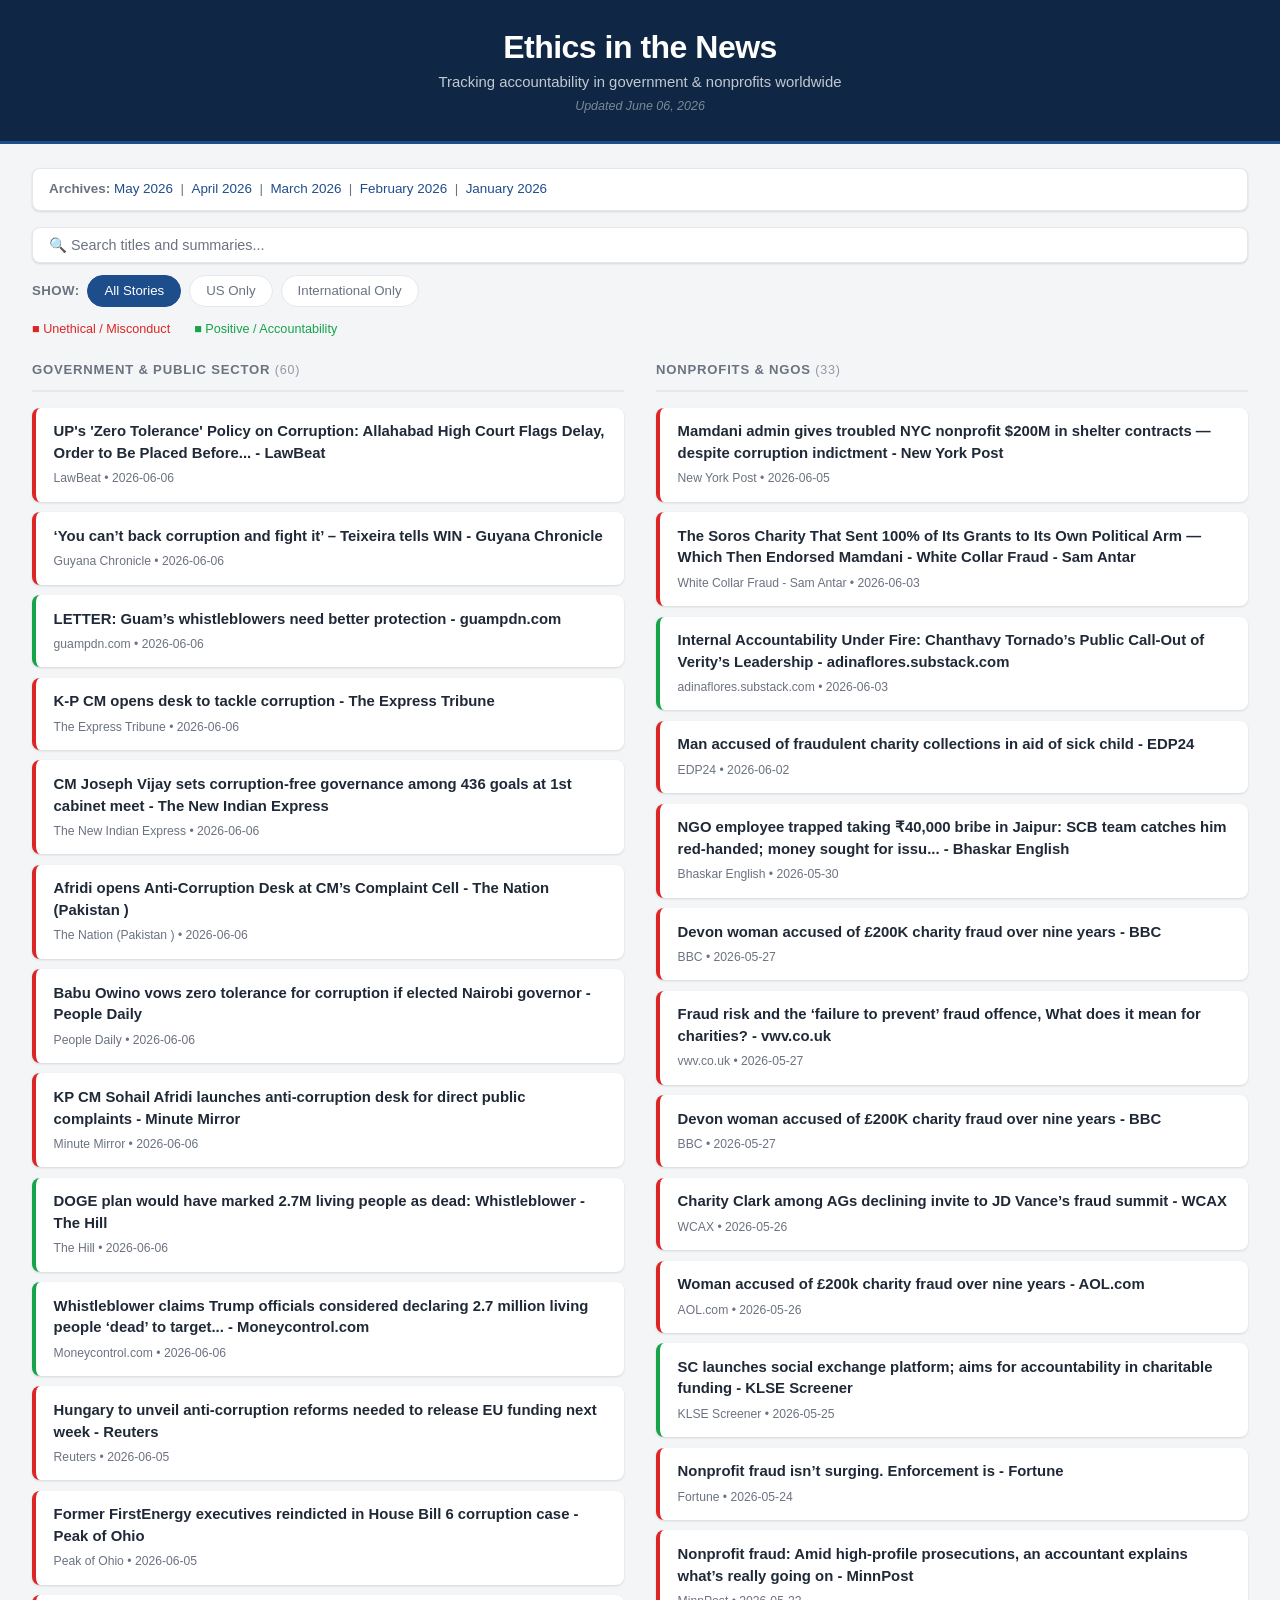
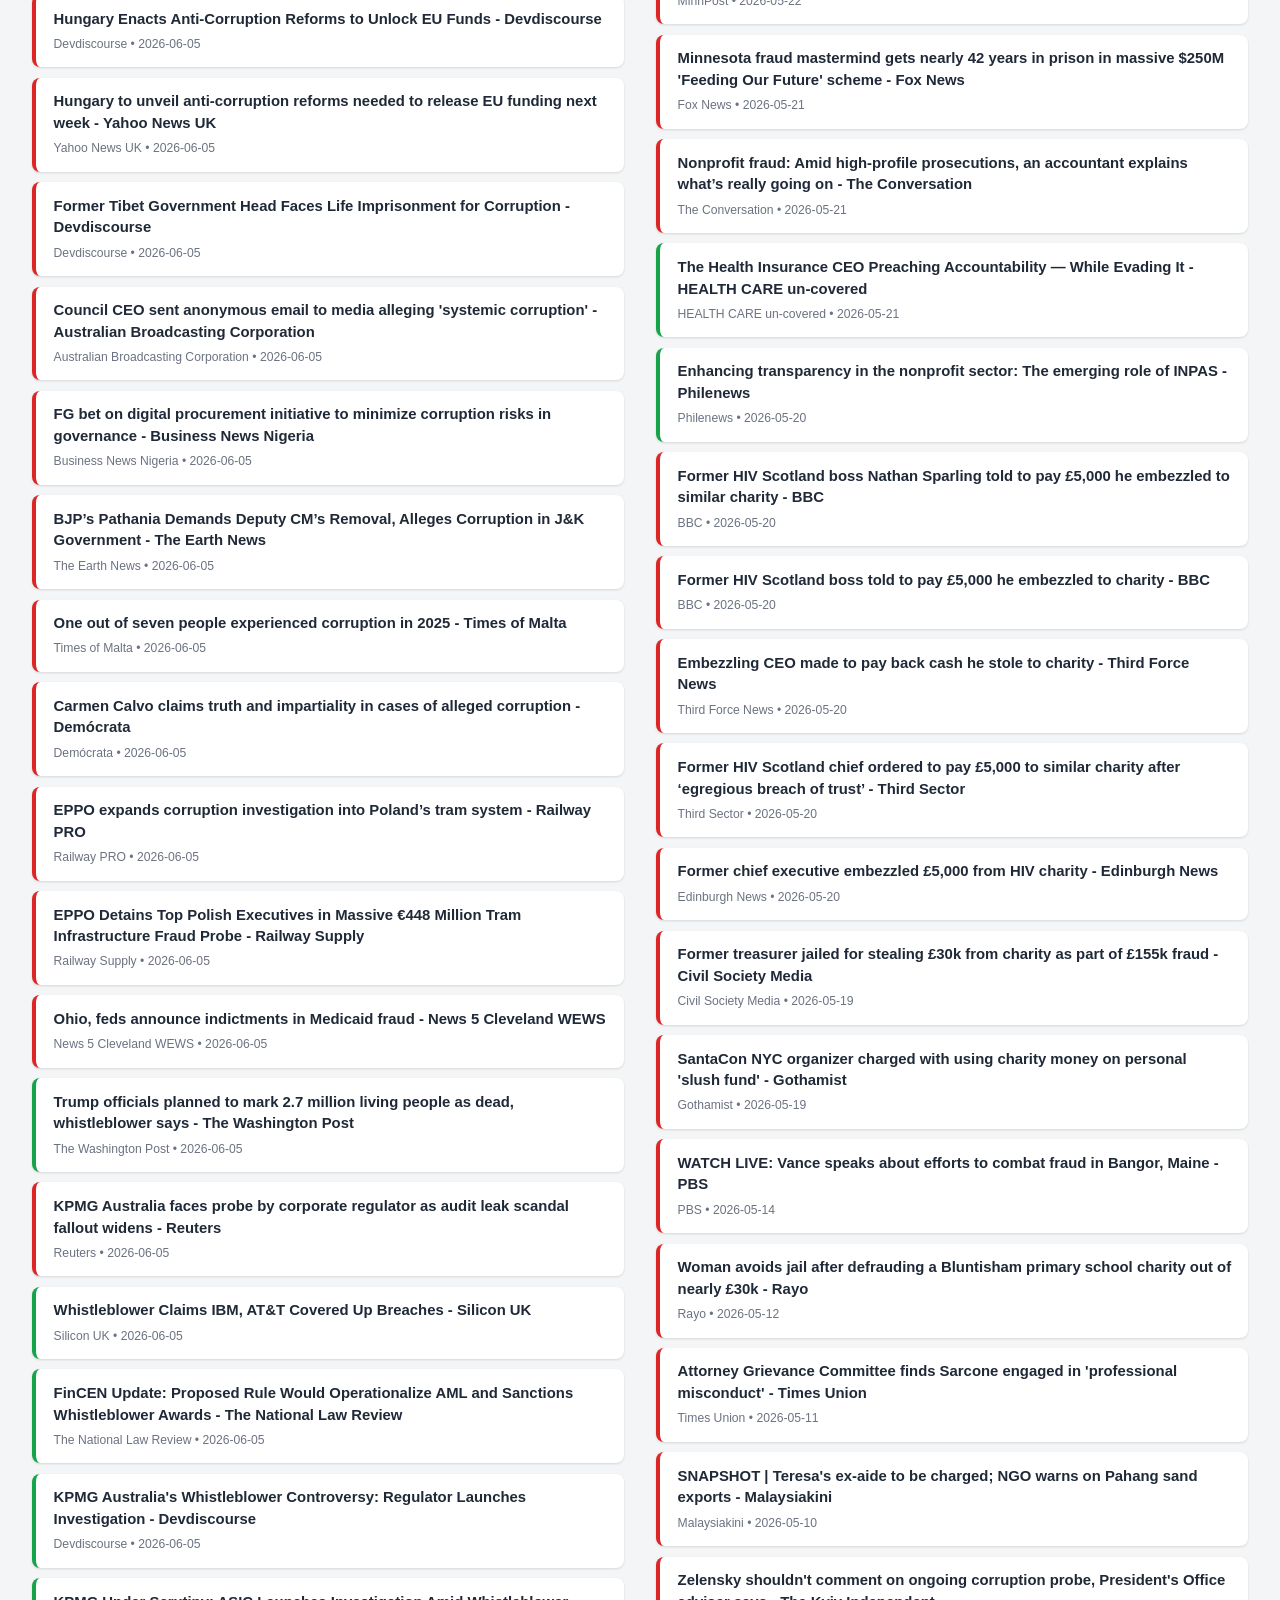
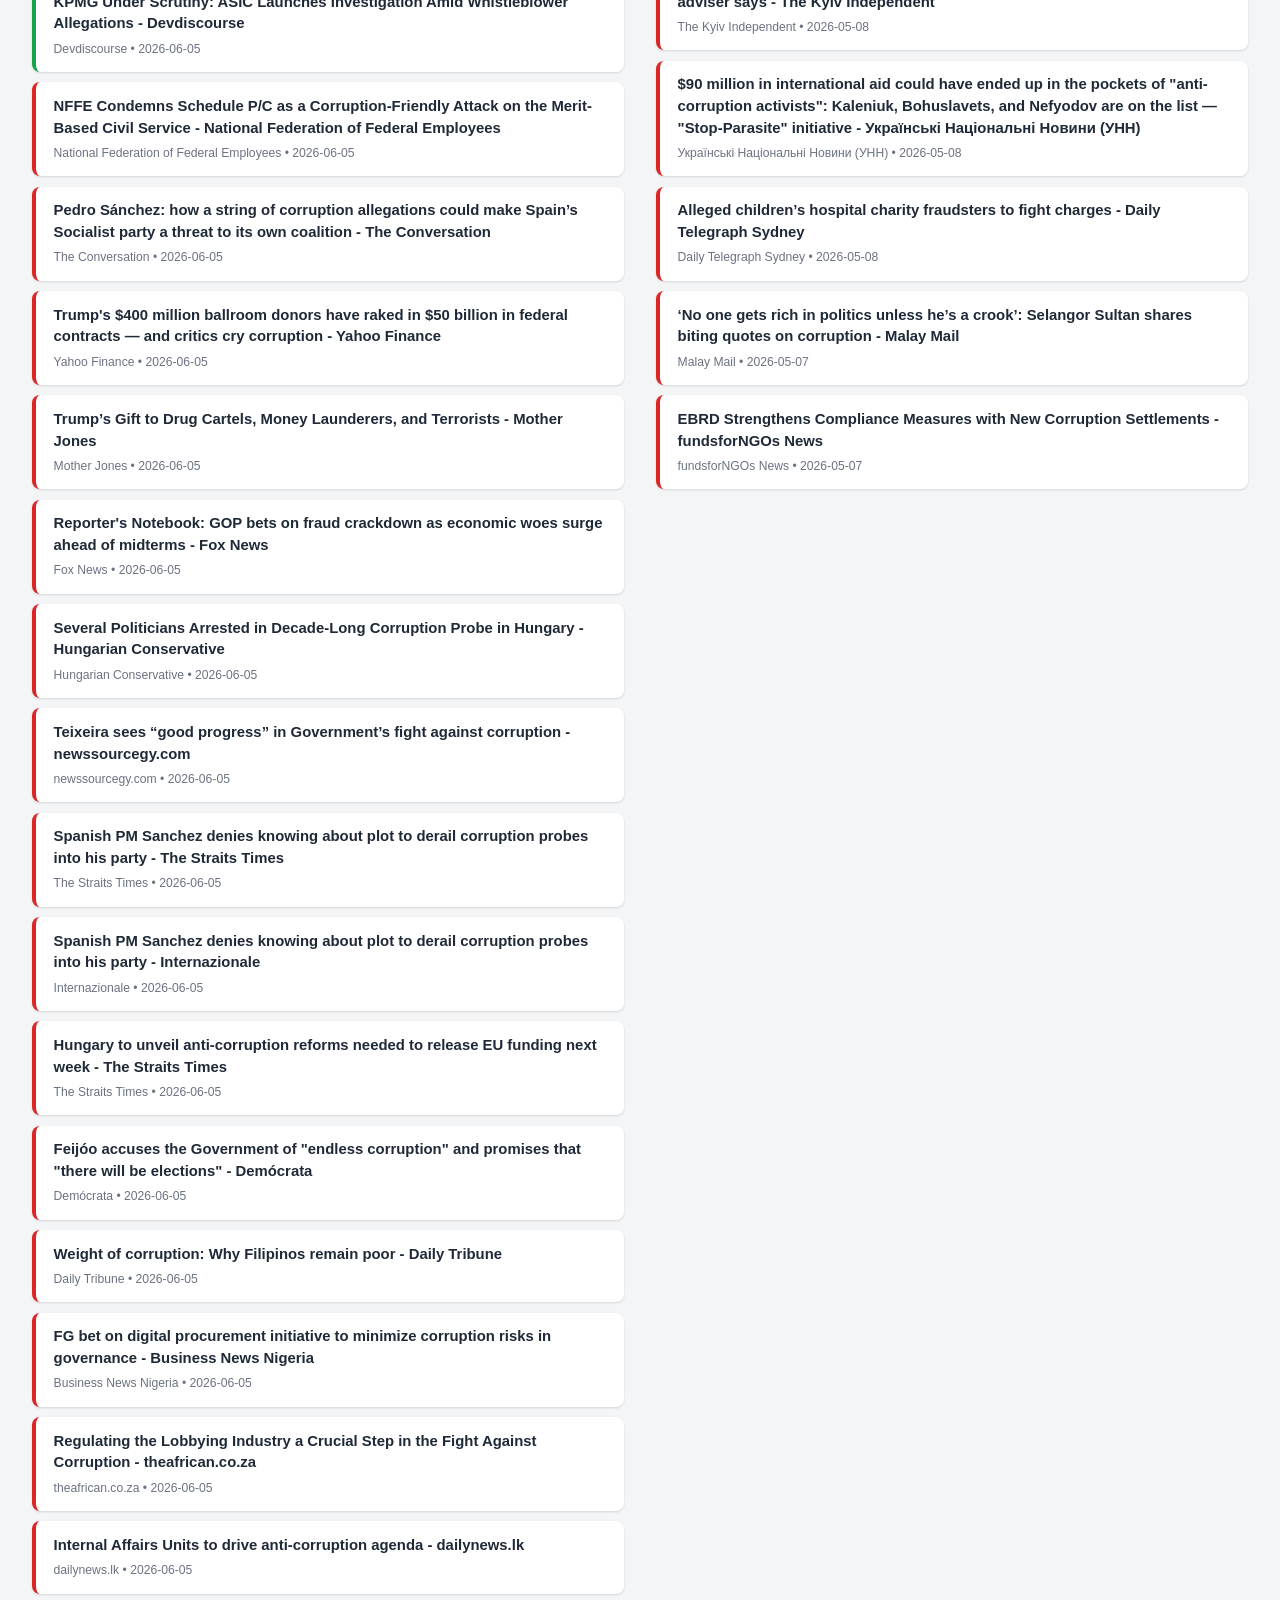
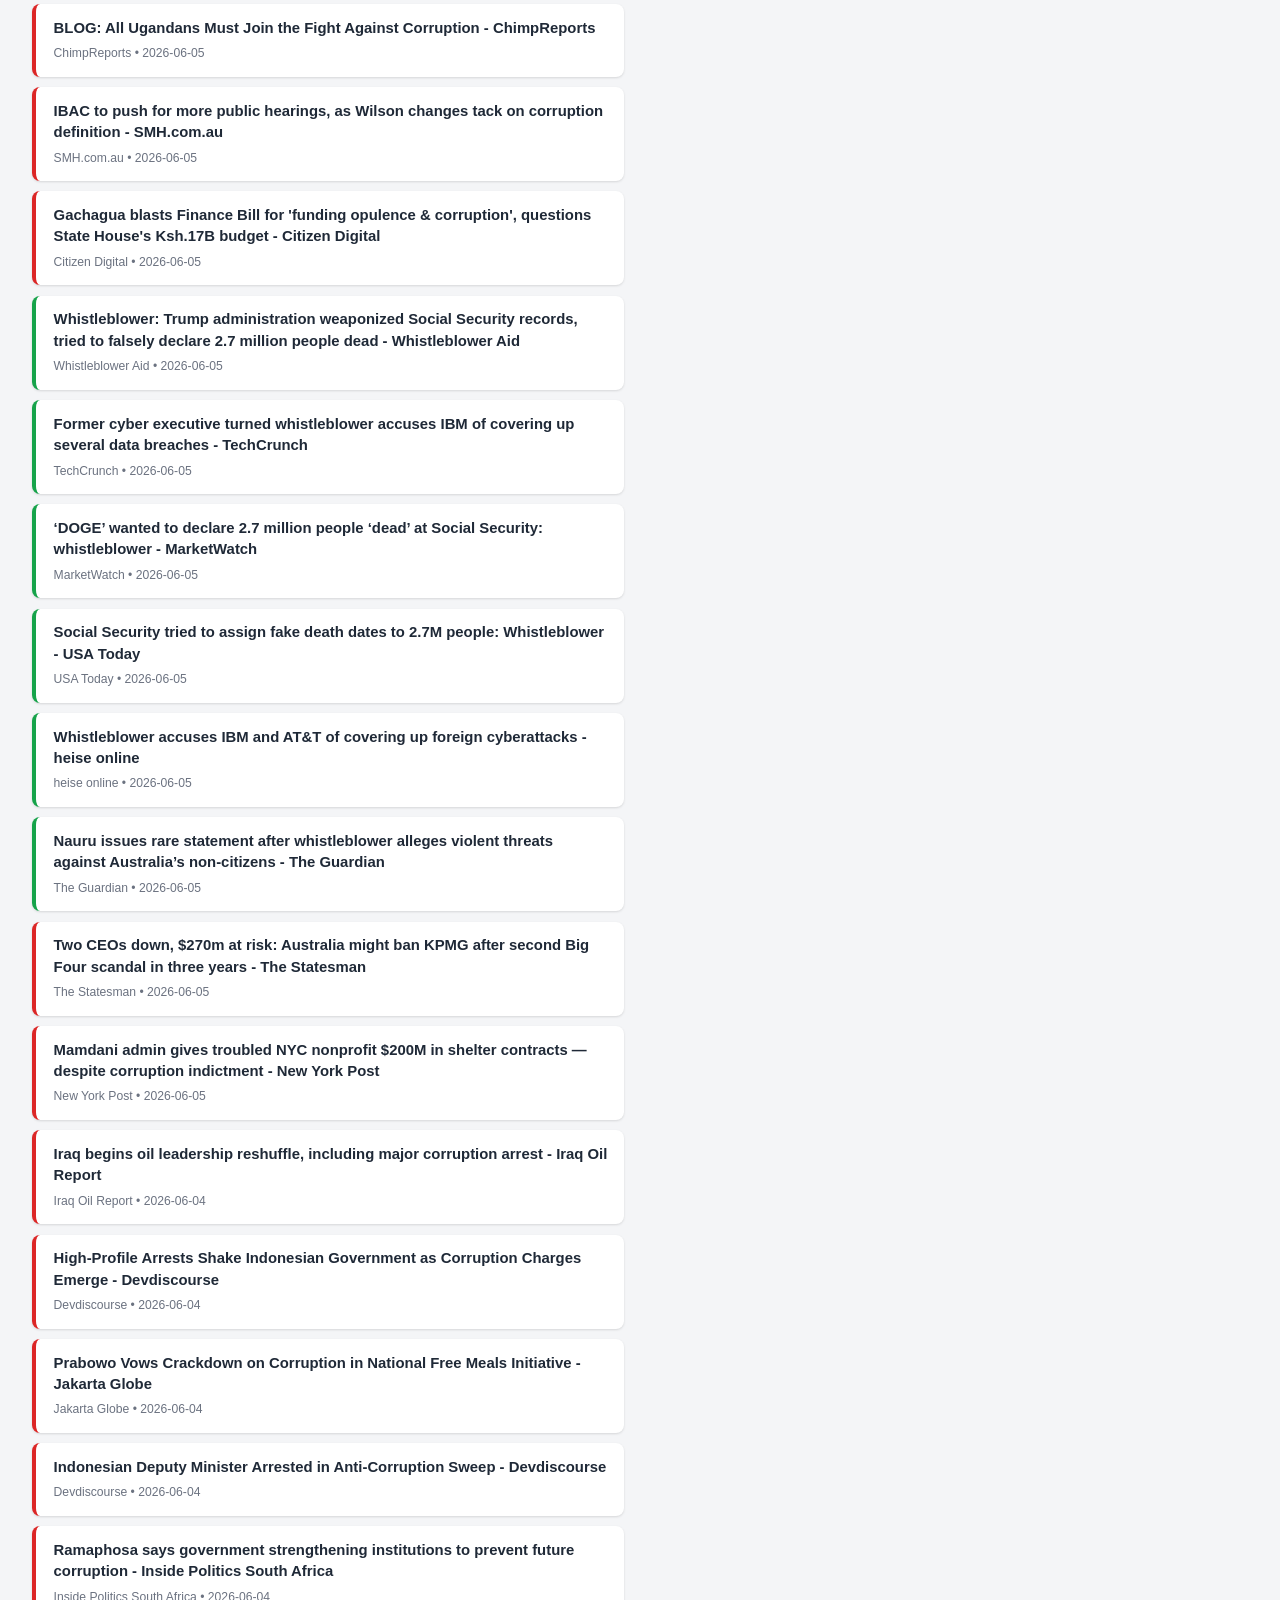
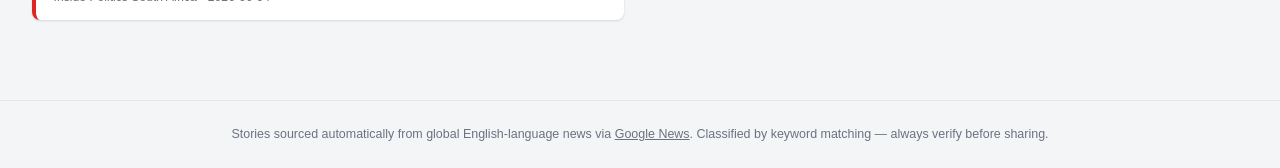
==== commit 413e45c1: "Daily update: 2026-06-06" ====
--- a/index.html
+++ b/index.html
@@ -10,7 +10,7 @@
   <header>
     <h1>Ethics in the News</h1>
     <p class="subtitle">Tracking accountability in government &amp; nonprofits worldwide</p>
-    <p class="updated">Updated June 05, 2026</p>
+    <p class="updated">Updated June 06, 2026</p>
   </header>
 
   <main>
@@ -34,7 +34,47 @@
       <section class="column" id="gov-column">
         <h2>Government &amp; Public Sector <span class="count">(60)</span></h2>
         <div class="tiles" id="gov-tiles">
-          <div class="tile tile-negative" data-us="false" data-searchtext="hungary to unveil anti-corruption reforms needed to release eu funding next week - reuters ">
+          <div class="tile tile-negative" data-us="false" data-searchtext="up&#x27;s &#x27;zero tolerance&#x27; policy on corruption: allahabad high court flags delay, order to be placed before... - lawbeat ">
+  <a href="https://news.google.com/rss/articles/[base64]?oc=5" target="_blank" rel="noopener noreferrer" class="tile-title">UP&#x27;s &#x27;Zero Tolerance&#x27; Policy on Corruption: Allahabad High Court Flags Delay, Order to Be Placed Before... - LawBeat</a>
+  <div class="tile-meta">LawBeat &bull; 2026-06-06</div>
+</div>
+<div class="tile tile-negative" data-us="false" data-searchtext="‘you can’t back corruption and fight it’ – teixeira tells win - guyana chronicle ">
+  <a href="https://news.google.com/rss/articles/[base64]?oc=5" target="_blank" rel="noopener noreferrer" class="tile-title">‘You can’t back corruption and fight it’ – Teixeira tells WIN - Guyana Chronicle</a>
+  <div class="tile-meta">Guyana Chronicle &bull; 2026-06-06</div>
+</div>
+<div class="tile tile-positive" data-us="false" data-searchtext="letter: guam’s whistleblowers need better protection - guampdn.com ">
+  <a href="https://news.google.com/rss/articles/[base64]?oc=5" target="_blank" rel="noopener noreferrer" class="tile-title">LETTER: Guam’s whistleblowers need better protection - guampdn.com</a>
+  <div class="tile-meta">guampdn.com &bull; 2026-06-06</div>
+</div>
+<div class="tile tile-negative" data-us="false" data-searchtext="k-p cm opens desk to tackle corruption - the express tribune ">
+  <a href="https://news.google.com/rss/articles/[base64]?oc=5" target="_blank" rel="noopener noreferrer" class="tile-title">K-P CM opens desk to tackle corruption - The Express Tribune</a>
+  <div class="tile-meta">The Express Tribune &bull; 2026-06-06</div>
+</div>
+<div class="tile tile-negative" data-us="false" data-searchtext="cm joseph vijay sets corruption-free governance among 436 goals at 1st cabinet meet - the new indian express ">
+  <a href="https://news.google.com/rss/articles/[base64]?oc=5" target="_blank" rel="noopener noreferrer" class="tile-title">CM Joseph Vijay sets corruption-free governance among 436 goals at 1st cabinet meet - The New Indian Express</a>
+  <div class="tile-meta">The New Indian Express &bull; 2026-06-06</div>
+</div>
+<div class="tile tile-negative" data-us="false" data-searchtext="afridi opens anti-corruption desk at cm’s complaint cell - the nation (pakistan ) ">
+  <a href="https://news.google.com/rss/articles/[base64]?oc=5" target="_blank" rel="noopener noreferrer" class="tile-title">Afridi opens Anti-Corruption Desk at CM’s Complaint Cell - The Nation (Pakistan )</a>
+  <div class="tile-meta">The Nation (Pakistan ) &bull; 2026-06-06</div>
+</div>
+<div class="tile tile-negative" data-us="false" data-searchtext="babu owino vows zero tolerance for corruption if elected nairobi governor - people daily ">
+  <a href="https://news.google.com/rss/articles/[base64]?oc=5" target="_blank" rel="noopener noreferrer" class="tile-title">Babu Owino vows zero tolerance for corruption if elected Nairobi governor - People Daily</a>
+  <div class="tile-meta">People Daily &bull; 2026-06-06</div>
+</div>
+<div class="tile tile-negative" data-us="false" data-searchtext="kp cm sohail afridi launches anti-corruption desk for direct public complaints - minute mirror ">
+  <a href="https://news.google.com/rss/articles/[base64]?oc=5" target="_blank" rel="noopener noreferrer" class="tile-title">KP CM Sohail Afridi launches anti-corruption desk for direct public complaints - Minute Mirror</a>
+  <div class="tile-meta">Minute Mirror &bull; 2026-06-06</div>
+</div>
+<div class="tile tile-positive" data-us="false" data-searchtext="doge plan would have marked 2.7m living people as dead: whistleblower - the hill ">
+  <a href="https://news.google.com/rss/articles/[base64]?oc=5" target="_blank" rel="noopener noreferrer" class="tile-title">DOGE plan would have marked 2.7M living people as dead: Whistleblower - The Hill</a>
+  <div class="tile-meta">The Hill &bull; 2026-06-06</div>
+</div>
+<div class="tile tile-positive" data-us="false" data-searchtext="whistleblower claims trump officials considered declaring 2.7 million living people ‘dead’ to target... - moneycontrol.com ">
+  <a href="https://news.google.com/rss/articles/[base64]?oc=5" target="_blank" rel="noopener noreferrer" class="tile-title">Whistleblower claims Trump officials considered declaring 2.7 million living people ‘dead’ to target... - Moneycontrol.com</a>
+  <div class="tile-meta">Moneycontrol.com &bull; 2026-06-06</div>
+</div>
+<div class="tile tile-negative" data-us="false" data-searchtext="hungary to unveil anti-corruption reforms needed to release eu funding next week - reuters ">
   <a href="https://news.google.com/rss/articles/[base64]?oc=5" target="_blank" rel="noopener noreferrer" class="tile-title">Hungary to unveil anti-corruption reforms needed to release EU funding next week - Reuters</a>
   <div class="tile-meta">Reuters &bull; 2026-06-05</div>
 </div>
@@ -110,6 +150,110 @@
   <a href="https://news.google.com/rss/articles/[base64]?oc=5" target="_blank" rel="noopener noreferrer" class="tile-title">KPMG Under Scrutiny: ASIC Launches Investigation Amid Whistleblower Allegations - Devdiscourse</a>
   <div class="tile-meta">Devdiscourse &bull; 2026-06-05</div>
 </div>
+<div class="tile tile-negative" data-us="false" data-searchtext="nffe condemns schedule p/c as a corruption-friendly attack on the merit-based civil service - national federation of federal employees ">
+  <a href="https://news.google.com/rss/articles/[base64]?oc=5" target="_blank" rel="noopener noreferrer" class="tile-title">NFFE Condemns Schedule P/C as a Corruption-Friendly Attack on the Merit-Based Civil Service - National Federation of Federal Employees</a>
+  <div class="tile-meta">National Federation of Federal Employees &bull; 2026-06-05</div>
+</div>
+<div class="tile tile-negative" data-us="false" data-searchtext="pedro sánchez: how a string of corruption allegations could make spain’s socialist party a threat to its own coalition - the conversation ">
+  <a href="https://news.google.com/rss/articles/[base64]?oc=5" target="_blank" rel="noopener noreferrer" class="tile-title">Pedro Sánchez: how a string of corruption allegations could make Spain’s Socialist party a threat to its own coalition - The Conversation</a>
+  <div class="tile-meta">The Conversation &bull; 2026-06-05</div>
+</div>
+<div class="tile tile-negative" data-us="false" data-searchtext="trump&#x27;s $400 million ballroom donors have raked in $50 billion in federal contracts — and critics cry corruption - yahoo finance ">
+  <a href="https://news.google.com/rss/articles/[base64]?oc=5" target="_blank" rel="noopener noreferrer" class="tile-title">Trump&#x27;s $400 million ballroom donors have raked in $50 billion in federal contracts — and critics cry corruption - Yahoo Finance</a>
+  <div class="tile-meta">Yahoo Finance &bull; 2026-06-05</div>
+</div>
+<div class="tile tile-negative" data-us="false" data-searchtext="trump’s gift to drug cartels, money launderers, and terrorists - mother jones ">
+  <a href="https://news.google.com/rss/articles/[base64]?oc=5" target="_blank" rel="noopener noreferrer" class="tile-title">Trump’s Gift to Drug Cartels, Money Launderers, and Terrorists - Mother Jones</a>
+  <div class="tile-meta">Mother Jones &bull; 2026-06-05</div>
+</div>
+<div class="tile tile-negative" data-us="false" data-searchtext="reporter&#x27;s notebook: gop bets on fraud crackdown as economic woes surge ahead of midterms - fox news ">
+  <a href="https://news.google.com/rss/articles/[base64]?oc=5" target="_blank" rel="noopener noreferrer" class="tile-title">Reporter&#x27;s Notebook: GOP bets on fraud crackdown as economic woes surge ahead of midterms - Fox News</a>
+  <div class="tile-meta">Fox News &bull; 2026-06-05</div>
+</div>
+<div class="tile tile-negative" data-us="false" data-searchtext="several politicians arrested in decade-long corruption probe in hungary - hungarian conservative ">
+  <a href="https://news.google.com/rss/articles/[base64]?oc=5" target="_blank" rel="noopener noreferrer" class="tile-title">Several Politicians Arrested in Decade-Long Corruption Probe in Hungary - Hungarian Conservative</a>
+  <div class="tile-meta">Hungarian Conservative &bull; 2026-06-05</div>
+</div>
+<div class="tile tile-negative" data-us="false" data-searchtext="teixeira sees “good progress” in government’s fight against corruption - newssourcegy.com ">
+  <a href="https://news.google.com/rss/articles/[base64]?oc=5" target="_blank" rel="noopener noreferrer" class="tile-title">Teixeira sees “good progress” in Government’s fight against corruption - newssourcegy.com</a>
+  <div class="tile-meta">newssourcegy.com &bull; 2026-06-05</div>
+</div>
+<div class="tile tile-negative" data-us="false" data-searchtext="spanish pm sanchez denies knowing about plot to derail corruption probes into his party - the straits times ">
+  <a href="https://news.google.com/rss/articles/[base64]?oc=5" target="_blank" rel="noopener noreferrer" class="tile-title">Spanish PM Sanchez denies knowing about plot to derail corruption probes into his party - The Straits Times</a>
+  <div class="tile-meta">The Straits Times &bull; 2026-06-05</div>
+</div>
+<div class="tile tile-negative" data-us="false" data-searchtext="spanish pm sanchez denies knowing about plot to derail corruption probes into his party - internazionale ">
+  <a href="https://news.google.com/rss/articles/[base64]?oc=5" target="_blank" rel="noopener noreferrer" class="tile-title">Spanish PM Sanchez denies knowing about plot to derail corruption probes into his party - Internazionale</a>
+  <div class="tile-meta">Internazionale &bull; 2026-06-05</div>
+</div>
+<div class="tile tile-negative" data-us="false" data-searchtext="hungary to unveil anti-corruption reforms needed to release eu funding next week - the straits times ">
+  <a href="https://news.google.com/rss/articles/[base64]?oc=5" target="_blank" rel="noopener noreferrer" class="tile-title">Hungary to unveil anti-corruption reforms needed to release EU funding next week - The Straits Times</a>
+  <div class="tile-meta">The Straits Times &bull; 2026-06-05</div>
+</div>
+<div class="tile tile-negative" data-us="false" data-searchtext="feijóo accuses the government of &quot;endless corruption&quot; and promises that &quot;there will be elections&quot; - demócrata ">
+  <a href="https://news.google.com/rss/articles/[base64]?oc=5" target="_blank" rel="noopener noreferrer" class="tile-title">Feijóo accuses the Government of &quot;endless corruption&quot; and promises that &quot;there will be elections&quot; - Demócrata</a>
+  <div class="tile-meta">Demócrata &bull; 2026-06-05</div>
+</div>
+<div class="tile tile-negative" data-us="false" data-searchtext="weight of corruption: why filipinos remain poor - daily tribune ">
+  <a href="https://news.google.com/rss/articles/[base64]?oc=5" target="_blank" rel="noopener noreferrer" class="tile-title">Weight of corruption: Why Filipinos remain poor - Daily Tribune</a>
+  <div class="tile-meta">Daily Tribune &bull; 2026-06-05</div>
+</div>
+<div class="tile tile-negative" data-us="false" data-searchtext="fg bet on digital procurement initiative to minimize corruption risks in governance - business news nigeria ">
+  <a href="https://news.google.com/rss/articles/[base64]?oc=5" target="_blank" rel="noopener noreferrer" class="tile-title">FG bet on digital procurement initiative to minimize corruption risks in governance - Business News Nigeria</a>
+  <div class="tile-meta">Business News Nigeria &bull; 2026-06-05</div>
+</div>
+<div class="tile tile-negative" data-us="false" data-searchtext="regulating the lobbying industry a crucial step in the fight against corruption - theafrican.co.za ">
+  <a href="https://news.google.com/rss/articles/[base64]?oc=5" target="_blank" rel="noopener noreferrer" class="tile-title">Regulating the Lobbying Industry a Crucial Step in the Fight Against Corruption - theafrican.co.za</a>
+  <div class="tile-meta">theafrican.co.za &bull; 2026-06-05</div>
+</div>
+<div class="tile tile-negative" data-us="true" data-searchtext="internal affairs units to drive anti-corruption agenda - dailynews.lk ">
+  <a href="https://news.google.com/rss/articles/[base64]?oc=5" target="_blank" rel="noopener noreferrer" class="tile-title">Internal Affairs Units to drive anti-corruption agenda - dailynews.lk</a>
+  <div class="tile-meta">dailynews.lk &bull; 2026-06-05</div>
+</div>
+<div class="tile tile-negative" data-us="false" data-searchtext="blog: all ugandans must join the fight against corruption - chimpreports ">
+  <a href="https://news.google.com/rss/articles/CBMiigFBVV95cUxPQVRhX2FhN1VDVWZnRzA0aTNfUkpvUVI5N0xVaGpQQ3pEYndXMGJ5ZGdmVktoSHctR2gwS1RyZzdsX3o5aC1VUWxMTkR0Nm15T3ZmYU16YlNpWDJiZDQ3STdrMkxONEEwZHR0aHV1cWNBTll2cTZFSTFVSkJwT2FheURHSGpTV3lxS0E?oc=5" target="_blank" rel="noopener noreferrer" class="tile-title">BLOG: All Ugandans Must Join the Fight Against Corruption - ChimpReports</a>
+  <div class="tile-meta">ChimpReports &bull; 2026-06-05</div>
+</div>
+<div class="tile tile-negative" data-us="false" data-searchtext="ibac to push for more public hearings, as wilson changes tack on corruption definition - smh.com.au ">
+  <a href="https://news.google.com/rss/articles/[base64]?oc=5" target="_blank" rel="noopener noreferrer" class="tile-title">IBAC to push for more public hearings, as Wilson changes tack on corruption definition - SMH.com.au</a>
+  <div class="tile-meta">SMH.com.au &bull; 2026-06-05</div>
+</div>
+<div class="tile tile-negative" data-us="false" data-searchtext="gachagua blasts finance bill for &#x27;funding opulence &amp; corruption&#x27;, questions state house&#x27;s ksh.17b budget - citizen digital ">
+  <a href="https://news.google.com/rss/articles/[base64]?oc=5" target="_blank" rel="noopener noreferrer" class="tile-title">Gachagua blasts Finance Bill for &#x27;funding opulence &amp; corruption&#x27;, questions State House&#x27;s Ksh.17B budget - Citizen Digital</a>
+  <div class="tile-meta">Citizen Digital &bull; 2026-06-05</div>
+</div>
+<div class="tile tile-positive" data-us="false" data-searchtext="whistleblower: trump administration weaponized social security records, tried to falsely declare 2.7 million people dead - whistleblower aid ">
+  <a href="https://news.google.com/rss/articles/[base64]?oc=5" target="_blank" rel="noopener noreferrer" class="tile-title">Whistleblower: Trump administration weaponized Social Security records, tried to falsely declare 2.7 million people dead - Whistleblower Aid</a>
+  <div class="tile-meta">Whistleblower Aid &bull; 2026-06-05</div>
+</div>
+<div class="tile tile-positive" data-us="false" data-searchtext="former cyber executive turned whistleblower accuses ibm of covering up several data breaches - techcrunch ">
+  <a href="https://news.google.com/rss/articles/[base64]?oc=5" target="_blank" rel="noopener noreferrer" class="tile-title">Former cyber executive turned whistleblower accuses IBM of covering up several data breaches - TechCrunch</a>
+  <div class="tile-meta">TechCrunch &bull; 2026-06-05</div>
+</div>
+<div class="tile tile-positive" data-us="false" data-searchtext="‘doge’ wanted to declare 2.7 million people ‘dead’ at social security: whistleblower - marketwatch ">
+  <a href="https://news.google.com/rss/articles/[base64]?oc=5" target="_blank" rel="noopener noreferrer" class="tile-title">‘DOGE’ wanted to declare 2.7 million people ‘dead’ at Social Security: whistleblower - MarketWatch</a>
+  <div class="tile-meta">MarketWatch &bull; 2026-06-05</div>
+</div>
+<div class="tile tile-positive" data-us="false" data-searchtext="social security tried to assign fake death dates to 2.7m people: whistleblower - usa today ">
+  <a href="https://news.google.com/rss/articles/[base64]?oc=5" target="_blank" rel="noopener noreferrer" class="tile-title">Social Security tried to assign fake death dates to 2.7M people: Whistleblower - USA Today</a>
+  <div class="tile-meta">USA Today &bull; 2026-06-05</div>
+</div>
+<div class="tile tile-positive" data-us="false" data-searchtext="whistleblower accuses ibm and at&amp;t of covering up foreign cyberattacks - heise online ">
+  <a href="https://news.google.com/rss/articles/[base64]?oc=5" target="_blank" rel="noopener noreferrer" class="tile-title">Whistleblower accuses IBM and AT&amp;T of covering up foreign cyberattacks - heise online</a>
+  <div class="tile-meta">heise online &bull; 2026-06-05</div>
+</div>
+<div class="tile tile-positive" data-us="false" data-searchtext="nauru issues rare statement after whistleblower alleges violent threats against australia’s non-citizens - the guardian ">
+  <a href="https://news.google.com/rss/articles/[base64]?oc=5" target="_blank" rel="noopener noreferrer" class="tile-title">Nauru issues rare statement after whistleblower alleges violent threats against Australia’s non-citizens - The Guardian</a>
+  <div class="tile-meta">The Guardian &bull; 2026-06-05</div>
+</div>
+<div class="tile tile-negative" data-us="false" data-searchtext="two ceos down, $270m at risk: australia might ban kpmg after second big four scandal in three years - the statesman ">
+  <a href="https://news.google.com/rss/articles/[base64]?oc=5" target="_blank" rel="noopener noreferrer" class="tile-title">Two CEOs down, $270m at risk: Australia might ban KPMG after second Big Four scandal in three years - The Statesman</a>
+  <div class="tile-meta">The Statesman &bull; 2026-06-05</div>
+</div>
+<div class="tile tile-negative" data-us="true" data-searchtext="mamdani admin gives troubled nyc nonprofit $200m in shelter contracts — despite corruption indictment - new york post ">
+  <a href="https://news.google.com/rss/articles/[base64]?oc=5" target="_blank" rel="noopener noreferrer" class="tile-title">Mamdani admin gives troubled NYC nonprofit $200M in shelter contracts — despite corruption indictment - New York Post</a>
+  <div class="tile-meta">New York Post &bull; 2026-06-05</div>
+</div>
 <div class="tile tile-negative" data-us="false" data-searchtext="iraq begins oil leadership reshuffle, including major corruption arrest - iraq oil report ">
   <a href="https://news.google.com/rss/articles/[base64]?oc=5" target="_blank" rel="noopener noreferrer" class="tile-title">Iraq begins oil leadership reshuffle, including major corruption arrest - Iraq Oil Report</a>
   <div class="tile-meta">Iraq Oil Report &bull; 2026-06-04</div>
@@ -129,160 +273,16 @@
 <div class="tile tile-negative" data-us="false" data-searchtext="ramaphosa says government strengthening institutions to prevent future corruption - inside politics south africa ">
   <a href="https://news.google.com/rss/articles/[base64]?oc=5" target="_blank" rel="noopener noreferrer" class="tile-title">Ramaphosa says government strengthening institutions to prevent future corruption - Inside Politics South Africa</a>
   <div class="tile-meta">Inside Politics South Africa &bull; 2026-06-04</div>
-</div>
-<div class="tile tile-negative" data-us="false" data-searchtext="corruption watchdog probes police funding fiasco - aap news ">
-  <a href="https://news.google.com/rss/articles/CBMikAFBVV95cUxPZGR1OGdjRzJ1VXBzcTFtVm5NdWlBSHhZaUl1Z19rWDhJY3RqTjdPLUlhajg3al9VOW9Qak9xWENRcFdnOUI1WG9pNnNxSmFteVhtQktabGZ2bzYtb3oxNUZ4YTZtMGU4LUh4Vi02MHJubzRkMFdhOVNKcHJ6UkhTNFFhUU54QVYybnVLM2lTMms?oc=5" target="_blank" rel="noopener noreferrer" class="tile-title">Corruption watchdog probes police funding fiasco - AAP News</a>
-  <div class="tile-meta">AAP News &bull; 2026-06-04</div>
-</div>
-<div class="tile tile-negative" data-us="false" data-searchtext="ex-power minister&#x27;s corruption conviction: a lesson in accou - punch newspapers ">
-  <a href="https://news.google.com/rss/articles/CBMibkFVX3lxTE9NOG1UaW9peDU3ZE5DSV9sbzFMVHVMQjRNa05UZFpkWkN1bnYtVFUxS1JvUTUzdkVKUmtObU91Z2MzVnlLSFAxcXhtd3VVWnU0TUtGR3N5MXVkZUNjRkxiNHFjNG95bTZZMFJoWGhB?oc=5" target="_blank" rel="noopener noreferrer" class="tile-title">Ex-Power Minister&#x27;s Corruption Conviction: A Lesson in Accou - Punch Newspapers</a>
-  <div class="tile-meta">Punch Newspapers &bull; 2026-06-04</div>
-</div>
-<div class="tile tile-negative" data-us="false" data-searchtext="special panel on abuse, corruption in prisons submits reports - the nation newspaper ">
-  <a href="https://news.google.com/rss/articles/[base64]?oc=5" target="_blank" rel="noopener noreferrer" class="tile-title">Special panel on abuse, corruption in prisons submits reports - The Nation Newspaper</a>
-  <div class="tile-meta">The Nation Newspaper &bull; 2026-06-04</div>
-</div>
-<div class="tile tile-negative" data-us="true" data-searchtext="doj announces $90 million medicaid fraud indictment in minneapolis as acting ag no-shows - blackpressusa ">
-  <a href="https://news.google.com/rss/articles/[base64]?oc=5" target="_blank" rel="noopener noreferrer" class="tile-title">DOJ Announces $90 Million Medicaid Fraud Indictment in Minneapolis as Acting AG No-Shows - BlackPressUSA</a>
-  <div class="tile-meta">BlackPressUSA &bull; 2026-06-04</div>
-</div>
-<div class="tile tile-negative" data-us="false" data-searchtext="wilonsky: dallas city hall corruption case ends with a developer&#x27;s probation - dallas news ">
-  <a href="https://news.google.com/rss/articles/[base64]?oc=5" target="_blank" rel="noopener noreferrer" class="tile-title">Wilonsky: Dallas City Hall corruption case ends with a developer&#x27;s probation - Dallas News</a>
-  <div class="tile-meta">Dallas News &bull; 2026-06-04</div>
-</div>
-<div class="tile tile-negative" data-us="false" data-searchtext="federal prosecutors seek lengthy prison sentences for martinez, o&#x27;neal in corruption case - the virgin islands daily news ">
-  <a href="https://news.google.com/rss/articles/[base64]?oc=5" target="_blank" rel="noopener noreferrer" class="tile-title">Federal prosecutors seek lengthy prison sentences for Martinez, O&#x27;Neal in corruption case - The Virgin Islands Daily News</a>
-  <div class="tile-meta">The Virgin Islands Daily News &bull; 2026-06-04</div>
-</div>
-<div class="tile tile-positive" data-us="false" data-searchtext="media release: whistleblower reveals threats of lifelong physical violence and extrajudicial punishment for refugees deported to nauru - asylum seeker resource centre ">
-  <a href="https://news.google.com/rss/articles/CBMibkFVX3lxTE01SFVxNWZEVFFfSGdDQTRVdXM0enJvZ3B0QUxYNW93bkNaY041OWdCWkpmYTRrWGpUNzFNV0VzTG9zYjA4MGl2SWliUVk1bVFkb1lBY0ZJTzMxMWhlNTdFbnhEeG1LQjZ1Wk1FbXR3?oc=5" target="_blank" rel="noopener noreferrer" class="tile-title">MEDIA RELEASE: Whistleblower reveals threats of lifelong physical violence and extrajudicial punishment for refugees deported to Nauru - Asylum Seeker Resource Centre</a>
-  <div class="tile-meta">Asylum Seeker Resource Centre &bull; 2026-06-04</div>
-</div>
-<div class="tile tile-positive" data-us="false" data-searchtext="kpmg partners scramble for exits as whistleblower fallout escalates - afr ">
-  <a href="https://news.google.com/rss/articles/[base64]?oc=5" target="_blank" rel="noopener noreferrer" class="tile-title">KPMG partners scramble for exits as whistleblower fallout escalates - AFR</a>
-  <div class="tile-meta">AFR &bull; 2026-06-04</div>
-</div>
-<div class="tile tile-negative" data-us="false" data-searchtext="wa govt tight-lipped on response to kpmg scandal - the west australian ">
-  <a href="https://news.google.com/rss/articles/[base64]?oc=5" target="_blank" rel="noopener noreferrer" class="tile-title">WA govt tight-lipped on response to KPMG scandal - The West Australian</a>
-  <div class="tile-meta">The West Australian &bull; 2026-06-04</div>
-</div>
-<div class="tile tile-negative" data-us="true" data-searchtext="federal, state officials announce &#x27;war against fraud&#x27; in ohio, saying it has cost the state billions - wosu public media ">
-  <a href="https://news.google.com/rss/articles/[base64]?oc=5" target="_blank" rel="noopener noreferrer" class="tile-title">Federal, state officials announce &#x27;war against fraud&#x27; in Ohio, saying it has cost the state billions - WOSU Public Media</a>
-  <div class="tile-meta">WOSU Public Media &bull; 2026-06-04</div>
-</div>
-<div class="tile tile-negative" data-us="true" data-searchtext="former firstenergy executives reindicted on public corruption charges - ohio attorney general (.gov) ">
-  <a href="https://news.google.com/rss/articles/[base64]?oc=5" target="_blank" rel="noopener noreferrer" class="tile-title">Former FirstEnergy Executives Reindicted on Public Corruption Charges - Ohio Attorney General (.gov)</a>
-  <div class="tile-meta">Ohio Attorney General (.gov) &bull; 2026-06-04</div>
-</div>
-<div class="tile tile-negative" data-us="false" data-searchtext="corruption, embezzlement and political party funds: the case of peter murrell - transparency uk ">
-  <a href="https://news.google.com/rss/articles/[base64]?oc=5" target="_blank" rel="noopener noreferrer" class="tile-title">Corruption, embezzlement and political party funds: the case of Peter Murrell - Transparency UK</a>
-  <div class="tile-meta">Transparency UK &bull; 2026-06-04</div>
-</div>
-<div class="tile tile-negative" data-us="true" data-searchtext="‘kick out corruption’ tour highlights arizona’s high living costs - copper courier ">
-  <a href="https://news.google.com/rss/articles/[base64]?oc=5" target="_blank" rel="noopener noreferrer" class="tile-title">‘Kick Out Corruption’ tour highlights Arizona’s high living costs - Copper Courier</a>
-  <div class="tile-meta">Copper Courier &bull; 2026-06-04</div>
-</div>
-<div class="tile tile-negative" data-us="true" data-searchtext="former firstenergy executives indicted again on public corruption charges after mistrial - wosu public media ">
-  <a href="https://news.google.com/rss/articles/[base64]?oc=5" target="_blank" rel="noopener noreferrer" class="tile-title">Former FirstEnergy executives indicted again on public corruption charges after mistrial - WOSU Public Media</a>
-  <div class="tile-meta">WOSU Public Media &bull; 2026-06-04</div>
-</div>
-<div class="tile tile-negative" data-us="false" data-searchtext="why some officials convicted of corruption lose their pensions while others keep them - the kathmandu post ">
-  <a href="https://news.google.com/rss/articles/[base64]?oc=5" target="_blank" rel="noopener noreferrer" class="tile-title">Why some officials convicted of corruption lose their pensions while others keep them - The Kathmandu Post</a>
-  <div class="tile-meta">The Kathmandu Post &bull; 2026-06-04</div>
-</div>
-<div class="tile tile-negative" data-us="false" data-searchtext="tib blasts proposed black money amnesty as ‘state-endorsed corruption’ - bangla outlook english ">
-  <a href="https://news.google.com/rss/articles/CBMiUkFVX3lxTFBjSktWeFVILTdjS1Vic0U4ZmlNLU9ZQmNQeW9kbkhIQnBySnhILWZESXVyZkV3YVdkSmkwbGM2Sk40Ny1vaVlHNzh6dDRTQU9nRmc?oc=5" target="_blank" rel="noopener noreferrer" class="tile-title">TIB blasts proposed black money amnesty as ‘state-endorsed corruption’ - Bangla Outlook English</a>
-  <div class="tile-meta">Bangla Outlook English &bull; 2026-06-04</div>
-</div>
-<div class="tile tile-negative" data-us="false" data-searchtext="high anti-corruption court to receive new premises - svyrydenko - українські національні новини (унн) ">
-  <a href="https://news.google.com/rss/articles/[base64]?oc=5" target="_blank" rel="noopener noreferrer" class="tile-title">High Anti-Corruption Court to receive new premises - Svyrydenko - Українські Національні Новини (УНН)</a>
-  <div class="tile-meta">Українські Національні Новини (УНН) &bull; 2026-06-04</div>
-</div>
-<div class="tile tile-negative" data-us="true" data-searchtext="former firstenergy executives reindicted on public corruption charges following mistrial - scioto post ">
-  <a href="https://news.google.com/rss/articles/[base64]?oc=5" target="_blank" rel="noopener noreferrer" class="tile-title">Former FirstEnergy Executives Reindicted on Public Corruption Charges Following Mistrial - Scioto Post</a>
-  <div class="tile-meta">Scioto Post &bull; 2026-06-04</div>
-</div>
-<div class="tile tile-negative" data-us="false" data-searchtext="the corruption of the state board of elections - politicsnc ">
-  <a href="https://news.google.com/rss/articles/CBMib0FVX3lxTFB0aW9SRWNKU0M0RzBia3lYSFNJaF9velhBWXNudTBBY1RWb1lEeHozV0ZWajIwYzNYTDNnLVRlWHdQTV9WRzVkVWpBbE9YN3FkbzdVd2d5R0pfRjNvRkVrRnExem1uN1JIdW9ySTJ1bw?oc=5" target="_blank" rel="noopener noreferrer" class="tile-title">The corruption of the State Board of Elections - PoliticsNC</a>
-  <div class="tile-meta">PoliticsNC &bull; 2026-06-04</div>
-</div>
-<div class="tile tile-negative" data-us="true" data-searchtext="former firstenergy executives reindicted on public corruption charges following march mistrial - aol.com ">
-  <a href="https://news.google.com/rss/articles/CBMikAFBVV95cUxNSFE5dl9WaVpRVHIwRjJsUWgyN3JBOUpuVmNhTFN0ZHNSUnRHOEsxQ3NSOUlUTldwXzNHVmpKU3ZMczEtbHA0Rjg2Q1NJczRGUjAtLUdNY1dNdlhMQXNCOEhNQm9FSWVuYzltQ1pGUE5Gc1JyMDFBU283YXpLeDVUUFA4ZWJVTU43YkxDZnBrZVU?oc=5" target="_blank" rel="noopener noreferrer" class="tile-title">Former FirstEnergy executives reindicted on public corruption charges following March mistrial - AOL.com</a>
-  <div class="tile-meta">AOL.com &bull; 2026-06-04</div>
-</div>
-<div class="tile tile-negative" data-us="false" data-searchtext="morocco law limiting corruption complaints sparks civil society backlash - yabiladi.com ">
-  <a href="https://news.google.com/rss/articles/[base64]?oc=5" target="_blank" rel="noopener noreferrer" class="tile-title">Morocco law limiting corruption complaints sparks civil society backlash - Yabiladi.com</a>
-  <div class="tile-meta">Yabiladi.com &bull; 2026-06-04</div>
-</div>
-<div class="tile tile-negative" data-us="false" data-searchtext="the anti-corruption offensive - dailynews.lk ">
-  <a href="https://news.google.com/rss/articles/CBMijwFBVV95cUxNR2RERkpfajBWQ003U19vc3RLbE1Uc2dNanF4djZmS0RjWi14QlktbXlQejJadnhqamNYb01ZbktQQzZtTnlydFhrbm9vWXZEelY4VjVIaEsyVnkwb1pObE9JTnZJVVI1NkRoNnMzc004SkwxMjlMcUU3VnFqWmZnLXZURFFUSDZKTHYtSUVyMA?oc=5" target="_blank" rel="noopener noreferrer" class="tile-title">The anti-corruption Offensive - dailynews.lk</a>
-  <div class="tile-meta">dailynews.lk &bull; 2026-06-04</div>
-</div>
-<div class="tile tile-negative" data-us="true" data-searchtext="nigeria labour congress petitions tinubu, raises alarm over alleged corruption, crisis at lower niger river basin authority - sahara reporters ">
-  <a href="https://news.google.com/rss/articles/[base64]?oc=5" target="_blank" rel="noopener noreferrer" class="tile-title">Nigeria Labour Congress Petitions Tinubu, Raises Alarm Over Alleged Corruption, Crisis At Lower Niger River Basin Authority - Sahara Reporters</a>
-  <div class="tile-meta">Sahara Reporters &bull; 2026-06-04</div>
-</div>
-<div class="tile tile-negative" data-us="true" data-searchtext="number of corruption cases against public servants rises in georgia - sova - sovanews.tv ">
-  <a href="https://news.google.com/rss/articles/[base64]?oc=5" target="_blank" rel="noopener noreferrer" class="tile-title">Number of corruption cases against public servants rises in Georgia - SOVA - sovanews.tv</a>
-  <div class="tile-meta">sovanews.tv &bull; 2026-06-04</div>
-</div>
-<div class="tile tile-negative" data-us="false" data-searchtext="nairobi chief officer arrested with millions stashed in suitcases at home - capital fm kenya ">
-  <a href="https://news.google.com/rss/articles/[base64]?oc=5" target="_blank" rel="noopener noreferrer" class="tile-title">Nairobi Chief Officer arrested with millions stashed in suitcases at home - Capital FM Kenya</a>
-  <div class="tile-meta">Capital FM Kenya &bull; 2026-06-04</div>
-</div>
-<div class="tile tile-negative" data-us="true" data-searchtext="doj launches ohio fraud crackdown; 14 charged in $50m schemes - 10tv ">
-  <a href="https://news.google.com/rss/articles/[base64]?oc=5" target="_blank" rel="noopener noreferrer" class="tile-title">DOJ launches Ohio fraud crackdown; 14 charged in $50M schemes - 10TV</a>
-  <div class="tile-meta">10TV &bull; 2026-06-04</div>
-</div>
-<div class="tile tile-negative" data-us="true" data-searchtext="feds indict ohio state employees in alleged $50m fraud scheme - the hill ">
-  <a href="https://news.google.com/rss/articles/[base64]?oc=5" target="_blank" rel="noopener noreferrer" class="tile-title">Feds indict Ohio state employees in alleged $50M fraud scheme - The Hill</a>
-  <div class="tile-meta">The Hill &bull; 2026-06-04</div>
-</div>
-<div class="tile tile-positive" data-us="false" data-searchtext="ibm, at&amp;t accused by whistleblower of covering up foreign hacks - fortune ">
-  <a href="https://news.google.com/rss/articles/[base64]?oc=5" target="_blank" rel="noopener noreferrer" class="tile-title">IBM, AT&amp;T accused by whistleblower of covering up foreign hacks - Fortune</a>
-  <div class="tile-meta">Fortune &bull; 2026-06-04</div>
-</div>
-<div class="tile tile-negative" data-us="false" data-searchtext="bullock says rba will re-tender kpmg whistleblower hotline contract amid scandals - australian broadcasting corporation ">
-  <a href="https://news.google.com/rss/articles/CBMiiAFBVV95cUxNNlp3SnVYY29HN0Z6aG84eFJPM1Brc0p6SE11UHBWcDVyVGViVEdjVjhzc01DUnVnZkRLOXpaUE9WU1c0UFphY0xhdFNDbWV4QTJFcEpFeVlZbnFVS0tlaDY5Smgxd2R2THZRLVZMbHhhS2tRcE5UeFFHNm5pTGR2UjFXUktpVG5p?oc=5" target="_blank" rel="noopener noreferrer" class="tile-title">Bullock says RBA will re-tender KPMG whistleblower hotline contract amid scandals - Australian Broadcasting Corporation</a>
-  <div class="tile-meta">Australian Broadcasting Corporation &bull; 2026-06-04</div>
-</div>
-<div class="tile tile-negative" data-us="false" data-searchtext="kpmg coo steps aside amid audit leak scandal - hcamag.com ">
-  <a href="https://news.google.com/rss/articles/[base64]?oc=5" target="_blank" rel="noopener noreferrer" class="tile-title">KPMG COO steps aside amid audit leak scandal - hcamag.com</a>
-  <div class="tile-meta">hcamag.com &bull; 2026-06-04</div>
-</div>
-<div class="tile tile-negative" data-us="false" data-searchtext="nyc will monitor, not drop, nonprofit at center of federal corruption probe - gothamist ">
-  <a href="https://news.google.com/rss/articles/[base64]?oc=5" target="_blank" rel="noopener noreferrer" class="tile-title">NYC will monitor, not drop, nonprofit at center of federal corruption probe - Gothamist</a>
-  <div class="tile-meta">Gothamist &bull; 2026-06-04</div>
-</div>
-<div class="tile tile-negative" data-us="false" data-searchtext="opinion | trump&#x27;s corruption is hurting you - the boston globe ">
-  <a href="https://news.google.com/rss/articles/CBMiggFBVV95cUxQN3hXX0p6R0YxTGV0TE94WDhrcG5iTHNhaXNURU1pQTV5NDJlOGtqalNBZUNxUms4by1FTjZpR1ZQdEw5SEhqNktsa2lDSGpQaDZwUTQzc0syaXBFYnoxbmYxU3gxMXRvUXp0Qk5PbGRjRVJzaEZhdUMwbHZLN0xtOFdB?oc=5" target="_blank" rel="noopener noreferrer" class="tile-title">Opinion | Trump&#x27;s corruption is hurting you - The Boston Globe</a>
-  <div class="tile-meta">The Boston Globe &bull; 2026-06-03</div>
-</div>
-<div class="tile tile-negative" data-us="false" data-searchtext="bessent faces historic corruption accusations at treasury hearing - legis1 ">
-  <a href="https://news.google.com/rss/articles/CBMic0FVX3lxTE51YlRGMGViR3FtR1RJVXdmMmhHYy02eHN5VW9zUGU3bC1TbmlHVW5Fc1ZjQTAtVjNURWE3UURYQ2puVWZ0b0ZTXzAyYmNFUDl2Sy1HUzBBaGZ2MGZkVzlqb0ZpYjRwekNJb0tPM3Q5dHB3YkE?oc=5" target="_blank" rel="noopener noreferrer" class="tile-title">Bessent Faces Historic Corruption Accusations at Treasury Hearing - Legis1</a>
-  <div class="tile-meta">Legis1 &bull; 2026-06-03</div>
-</div>
-<div class="tile tile-negative" data-us="false" data-searchtext="indonesia arrests officials over alleged corruption in free meals programme - reuters ">
-  <a href="https://news.google.com/rss/articles/[base64]?oc=5" target="_blank" rel="noopener noreferrer" class="tile-title">Indonesia arrests officials over alleged corruption in free meals programme - Reuters</a>
-  <div class="tile-meta">Reuters &bull; 2026-06-03</div>
-</div>
-<div class="tile tile-negative" data-us="false" data-searchtext="kushner’s albanian resort faces corruption probe, mass protests - popular information | judd legum ">
-  <a href="https://news.google.com/rss/articles/CBMickFVX3lxTE9YZTlvVXlqdzRDbTlFMzhVQUVlbjVxOXJKSzNrNlhqMXNSSWhKbDZBM1k2Y1ZwLTlXTURTR3llbmYyOVE2NWNVU09SOXcxT1pwRjJGb081LXc1Q0ZMd21Yb3NOVmlaZkE2Q3hGcjhZLVp6QQ?oc=5" target="_blank" rel="noopener noreferrer" class="tile-title">Kushner’s Albanian resort faces corruption probe, mass protests - Popular Information | Judd Legum</a>
-  <div class="tile-meta">Popular Information | Judd Legum &bull; 2026-06-03</div>
-</div>
-<div class="tile tile-negative" data-us="false" data-searchtext="the decision to strike off jda ceo themba mathibe’s fraud case points to a culture of political deployment without accountability - actionsa ">
-  <a href="https://news.google.com/rss/articles/[base64]?oc=5" target="_blank" rel="noopener noreferrer" class="tile-title">The Decision to Strike Off JDA CEO Themba Mathibe’s Fraud Case Points to a Culture of Political Deployment without Accountability - ActionSA</a>
-  <div class="tile-meta">ActionSA &bull; 2026-06-03</div>
 </div>
         </div>
       </section>
 
       <section class="column" id="ngo-column">
-        <h2>Nonprofits &amp; NGOs <span class="count">(35)</span></h2>
+        <h2>Nonprofits &amp; NGOs <span class="count">(33)</span></h2>
         <div class="tiles" id="ngo-tiles">
-          <div class="tile tile-negative" data-us="false" data-searchtext="nyc will monitor, not drop, nonprofit at center of federal corruption probe - gothamist ">
-  <a href="https://news.google.com/rss/articles/[base64]?oc=5" target="_blank" rel="noopener noreferrer" class="tile-title">NYC will monitor, not drop, nonprofit at center of federal corruption probe - Gothamist</a>
-  <div class="tile-meta">Gothamist &bull; 2026-06-04</div>
+          <div class="tile tile-negative" data-us="true" data-searchtext="mamdani admin gives troubled nyc nonprofit $200m in shelter contracts — despite corruption indictment - new york post ">
+  <a href="https://news.google.com/rss/articles/[base64]?oc=5" target="_blank" rel="noopener noreferrer" class="tile-title">Mamdani admin gives troubled NYC nonprofit $200M in shelter contracts — despite corruption indictment - New York Post</a>
+  <div class="tile-meta">New York Post &bull; 2026-06-05</div>
 </div>
 <div class="tile tile-negative" data-us="false" data-searchtext="the soros charity that sent 100% of its grants to its own political arm — which then endorsed mamdani - white collar fraud - sam antar ">
   <a href="https://news.google.com/rss/articles/[base64]?oc=5" target="_blank" rel="noopener noreferrer" class="tile-title">The Soros Charity That Sent 100% of Its Grants to Its Own Political Arm — Which Then Endorsed Mamdani - White Collar Fraud - Sam Antar</a>
@@ -411,14 +411,6 @@
 <div class="tile tile-negative" data-us="false" data-searchtext="ebrd strengthens compliance measures with new corruption settlements - fundsforngos news ">
   <a href="https://news.google.com/rss/articles/[base64]?oc=5" target="_blank" rel="noopener noreferrer" class="tile-title">EBRD Strengthens Compliance Measures with New Corruption Settlements - fundsforNGOs News</a>
   <div class="tile-meta">fundsforNGOs News &bull; 2026-05-07</div>
-</div>
-<div class="tile tile-negative" data-us="false" data-searchtext="türkiye: 21 detained over misuse of charity donations in major fraud probe - caliber.az ">
-  <a href="https://news.google.com/rss/articles/[base64]?oc=5" target="_blank" rel="noopener noreferrer" class="tile-title">Türkiye: 21 detained over misuse of charity donations in major fraud probe - Caliber.Az</a>
-  <div class="tile-meta">Caliber.Az &bull; 2026-05-06</div>
-</div>
-<div class="tile tile-positive" data-us="false" data-searchtext="cea nonprofit winner: recovery center aims to offer connection, accountability - wilmingtonbiz ">
-  <a href="https://news.google.com/rss/articles/[base64]?oc=5" target="_blank" rel="noopener noreferrer" class="tile-title">CEA Nonprofit Winner: Recovery Center Aims To Offer Connection, Accountability - WilmingtonBiz</a>
-  <div class="tile-meta">WilmingtonBiz &bull; 2026-05-06</div>
 </div>
         </div>
       </section>
